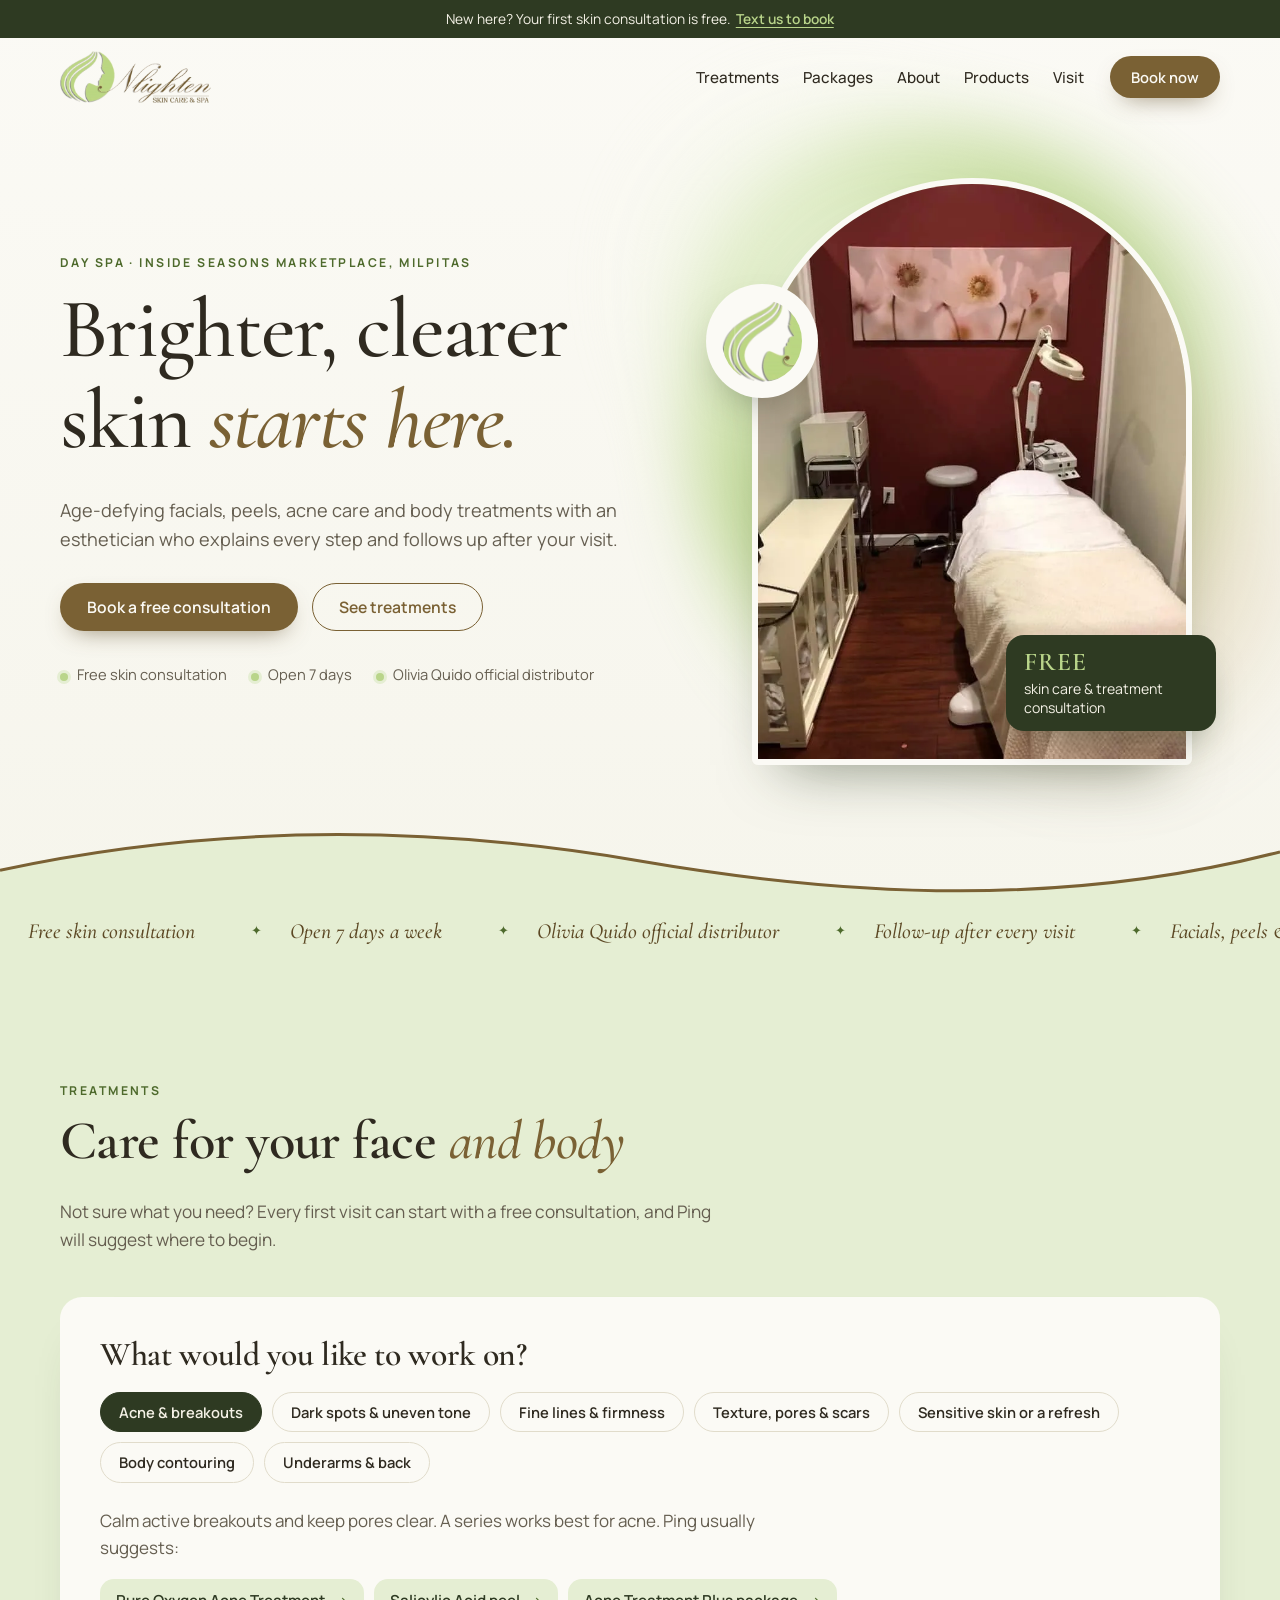
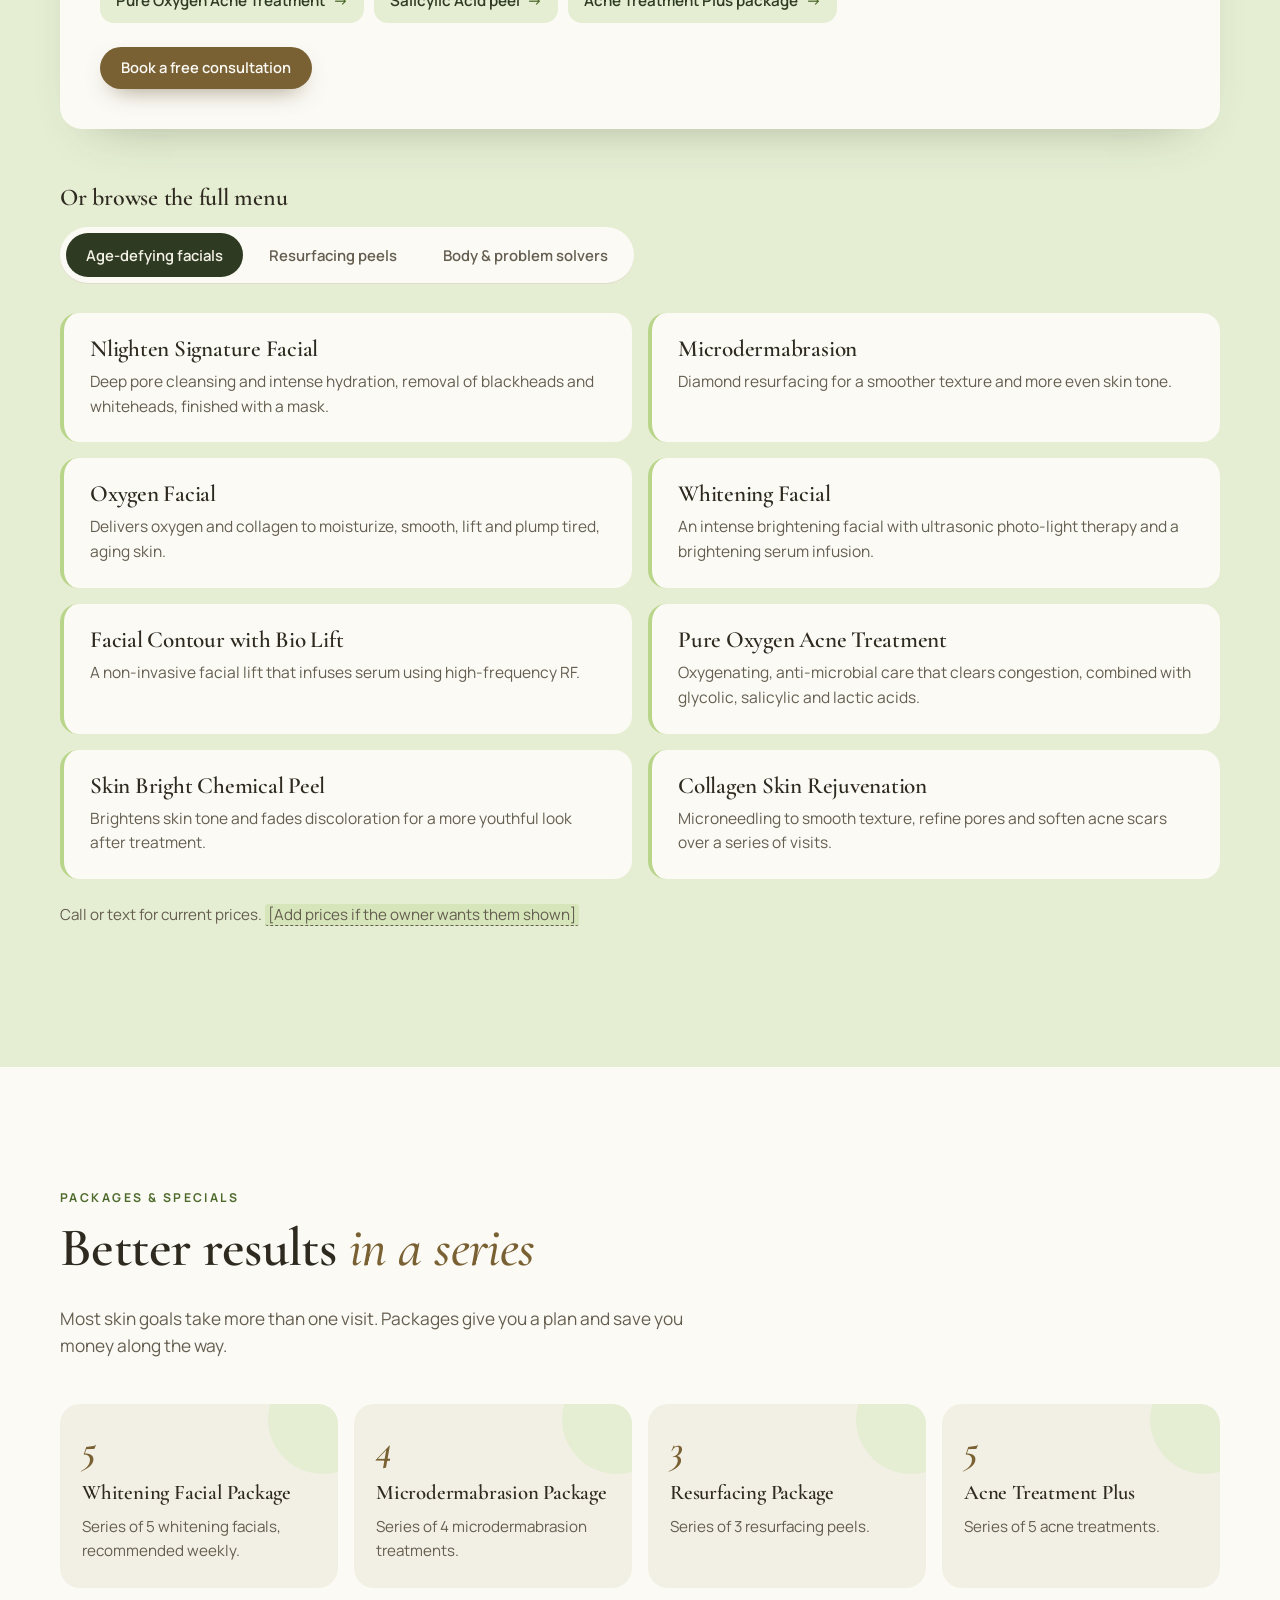
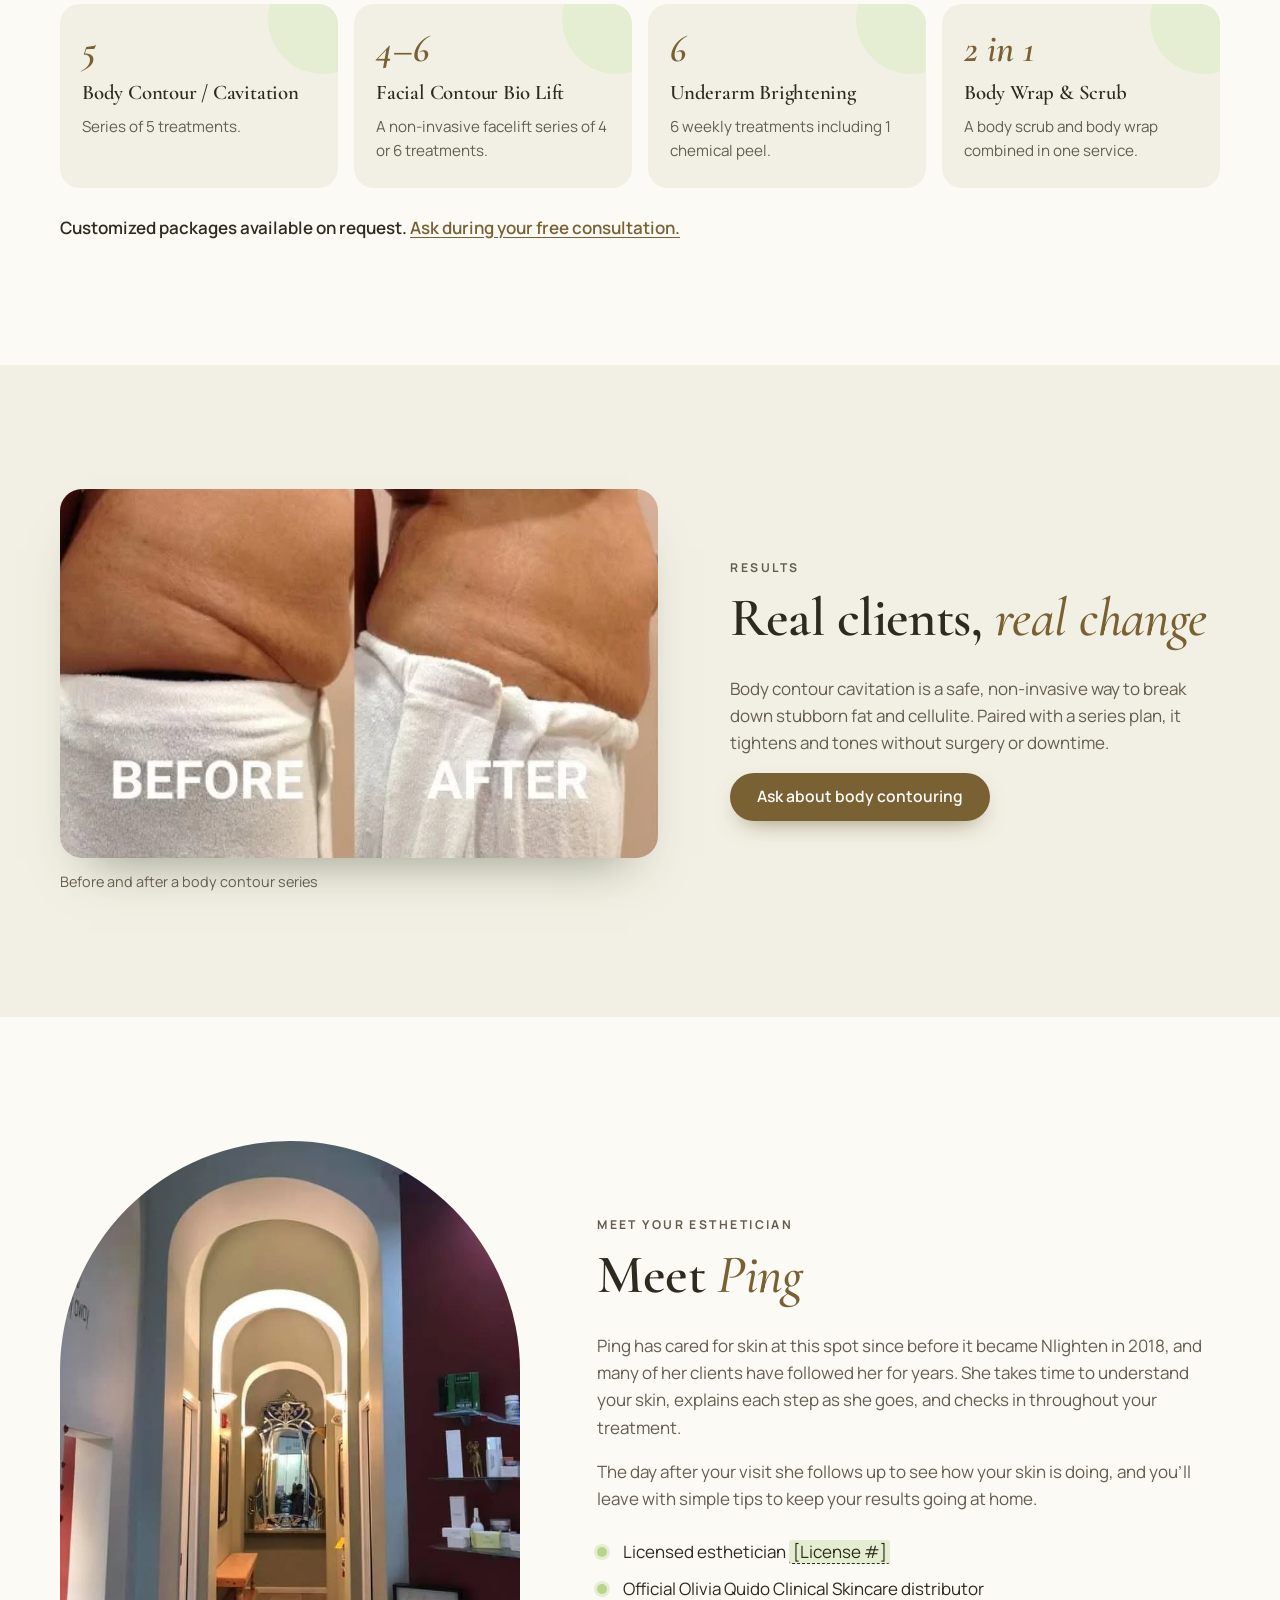
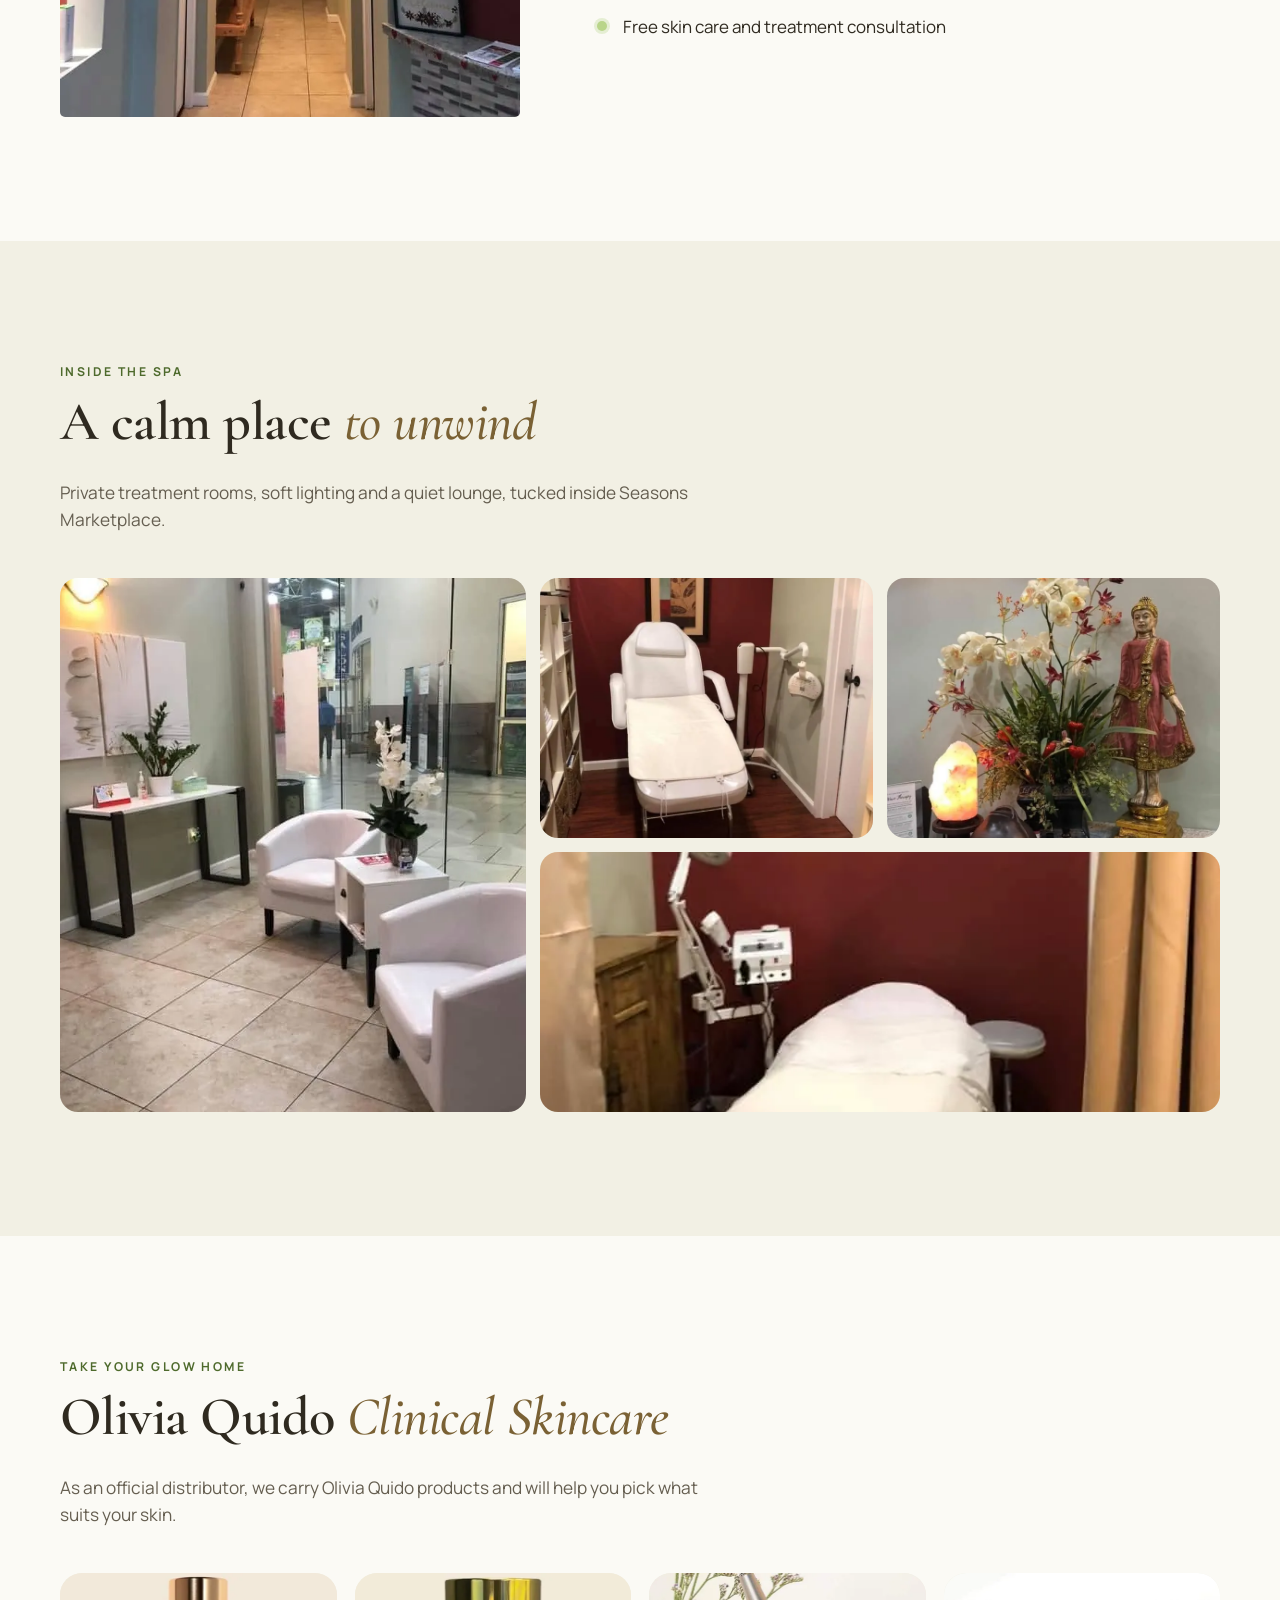
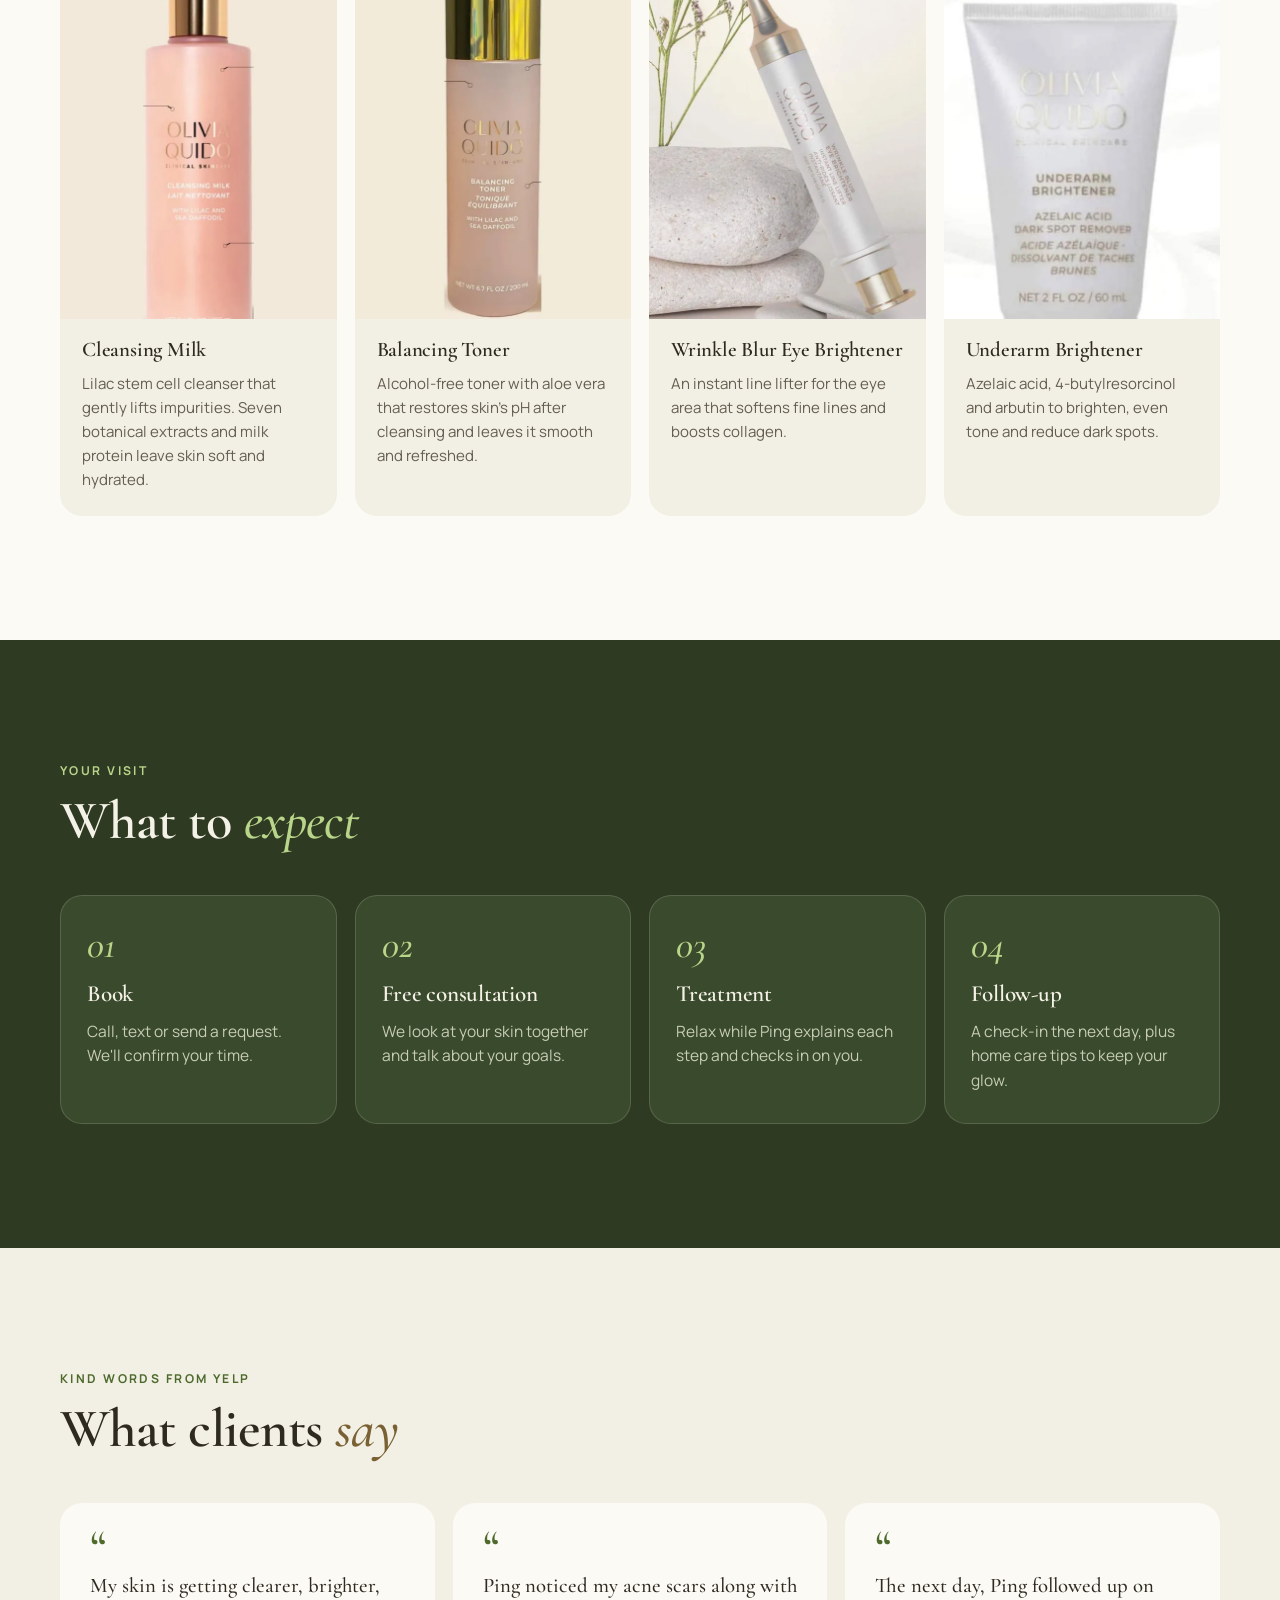
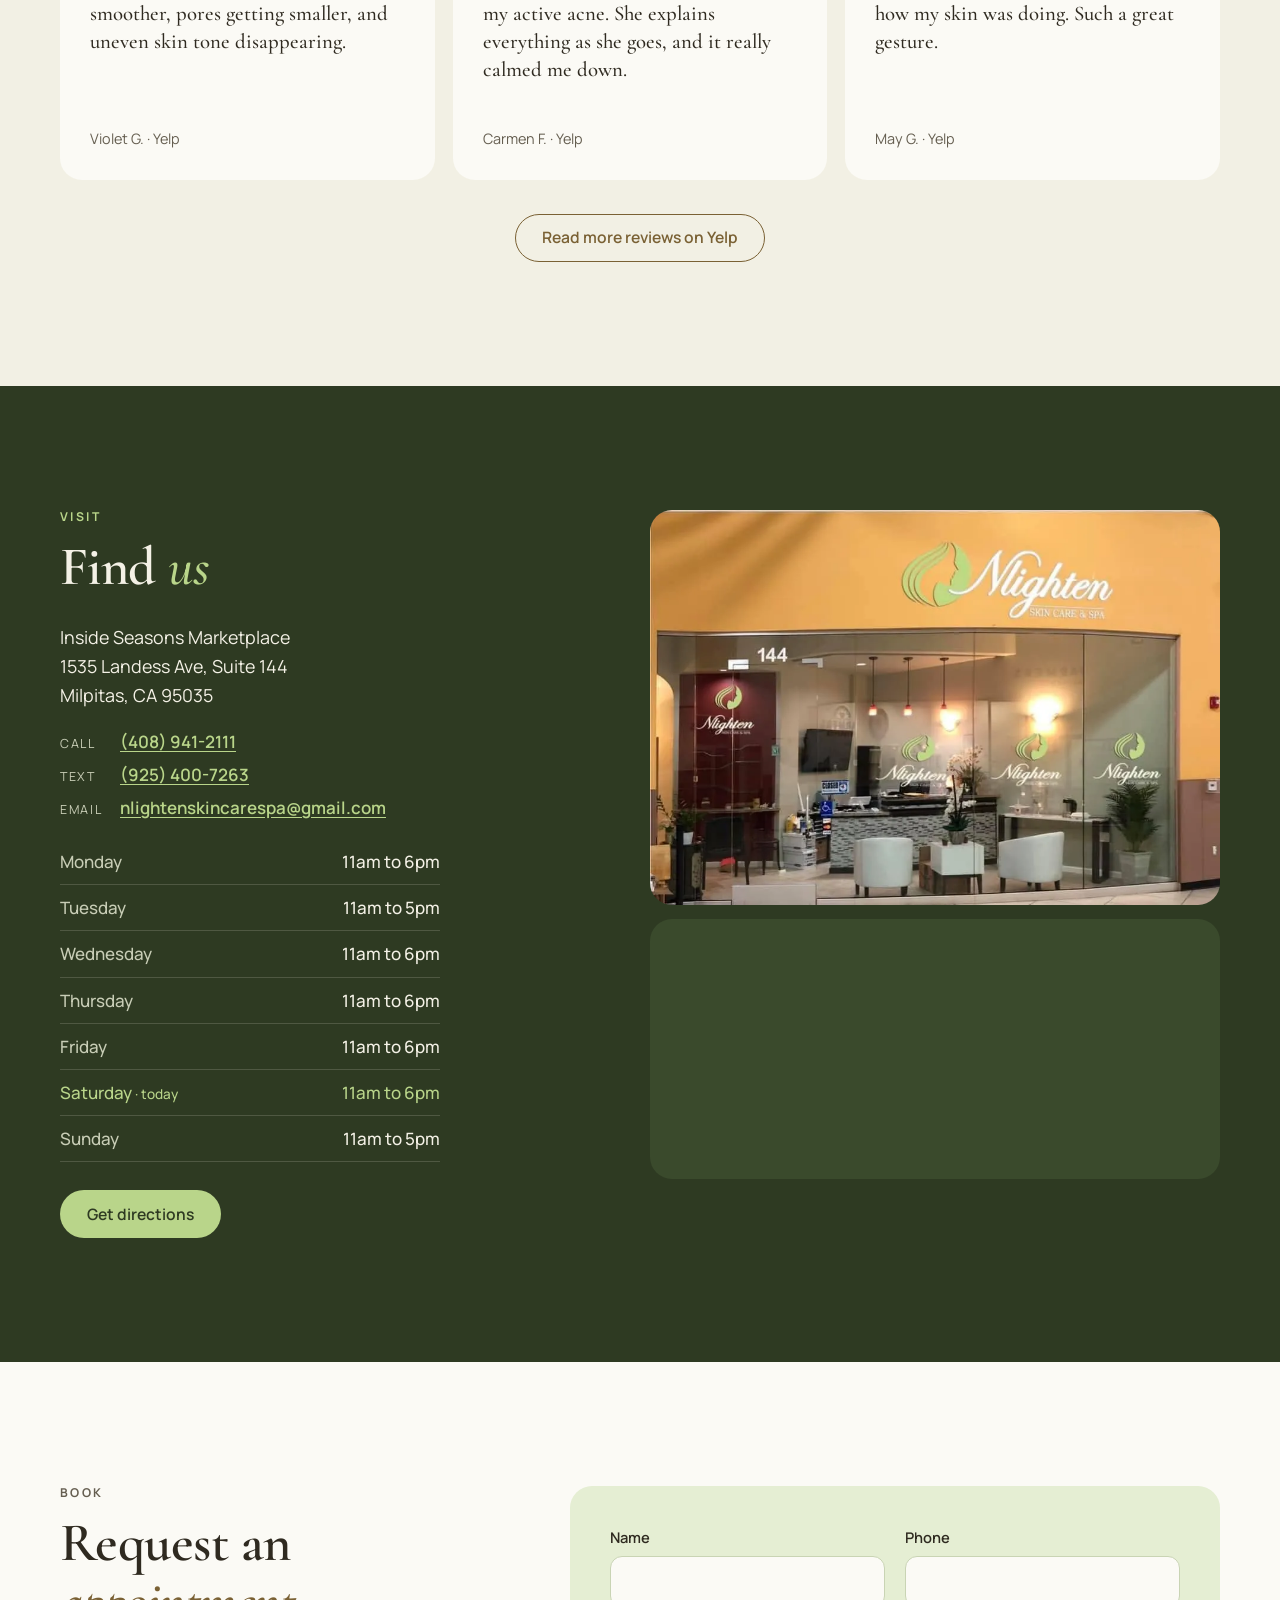
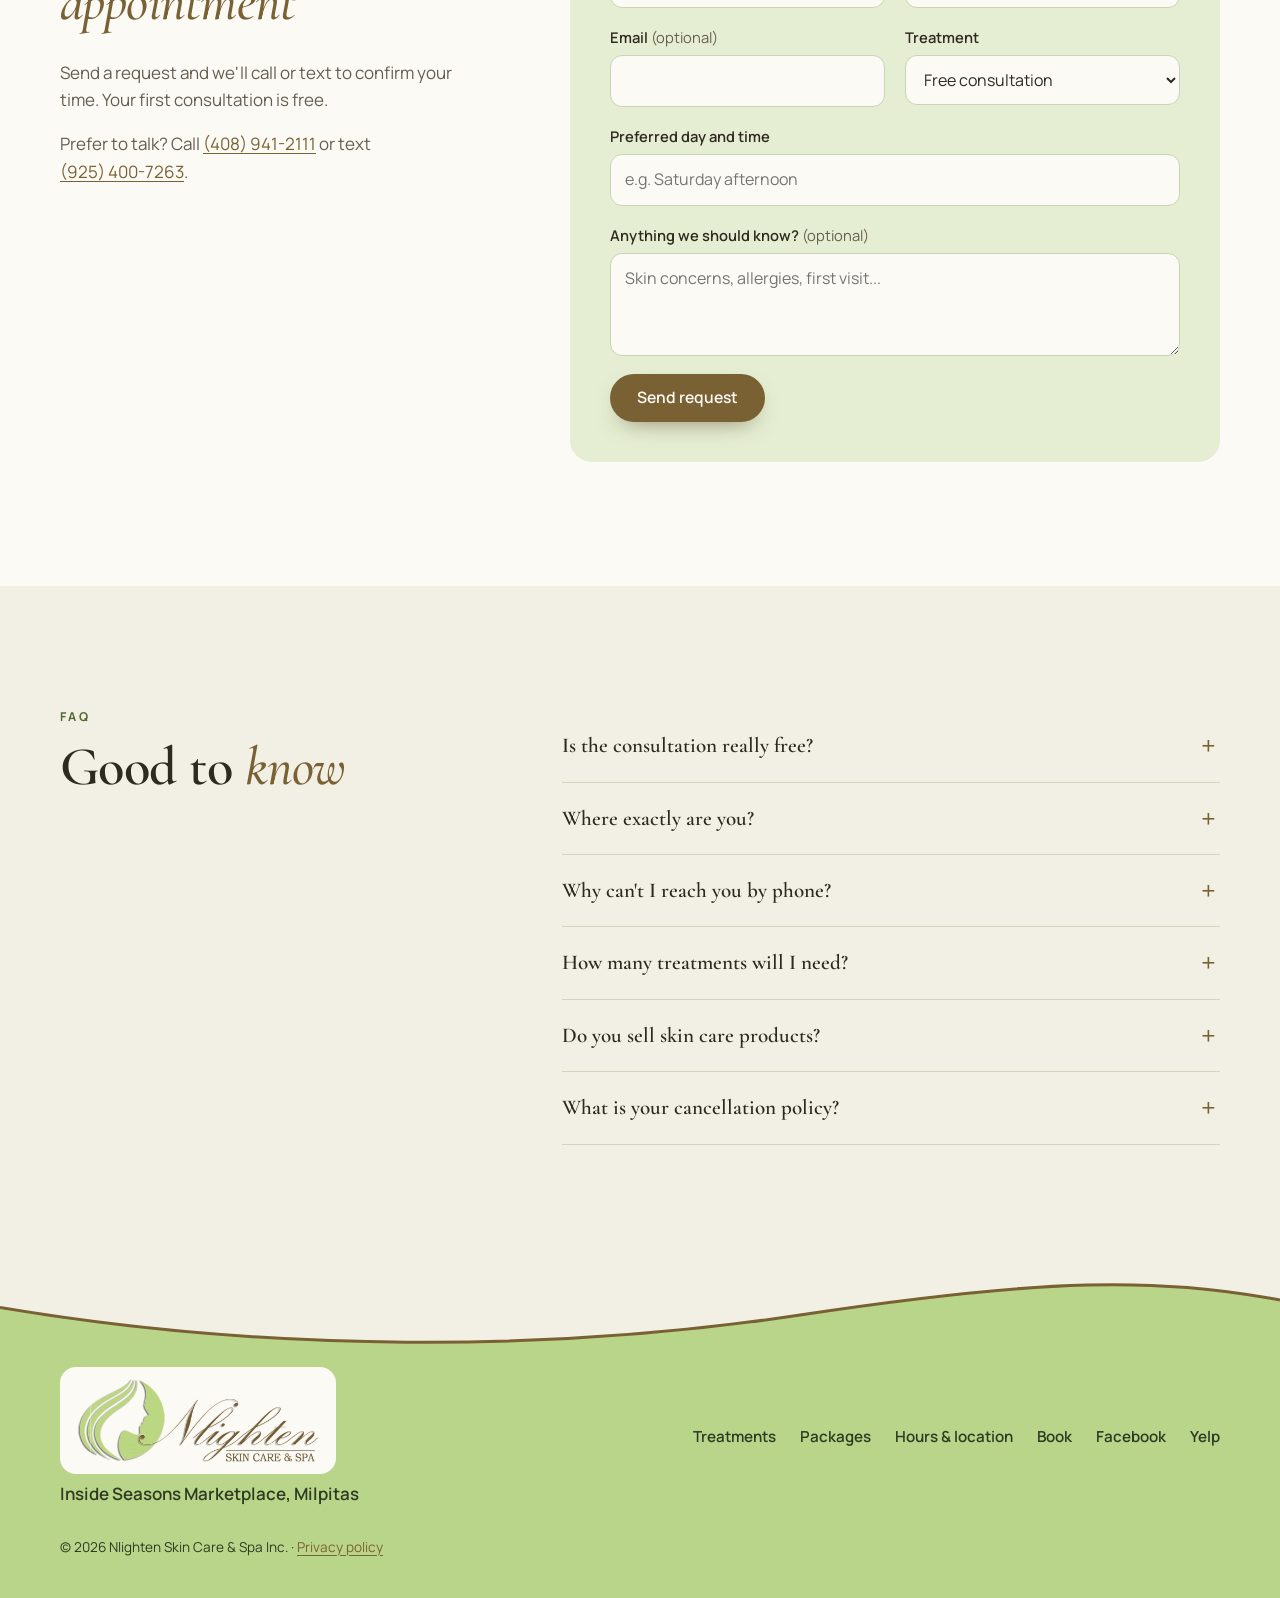
==== index.html @ f6b97d50 "Add a privacy policy page and link it in the footer Co-Authored-By: Claude Opus 5.5 (1M context) <no" ====
<!doctype html>
<html lang="en" class="no-js">
<head>
  <meta charset="utf-8">
  <meta name="viewport" content="width=device-width, initial-scale=1">
  <!-- Preview only: remove this noindex line once the owner approves the site -->
  <meta name="robots" content="noindex, nofollow">
  <title>Nlighten Skin Care &amp; Spa | Facials &amp; Skin Care in Milpitas, CA</title>
  <meta name="description" content="Age-defying facials, microdermabrasion, peels, acne treatments, body contouring and waxing inside Seasons Marketplace, 1535 Landess Ave, Milpitas. Free consultation. (408) 941-2111.">
  <meta name="theme-color" content="#FBFAF5">
  <link rel="icon" href="favicon-32.png" sizes="32x32" type="image/png">
  <link rel="apple-touch-icon" href="apple-touch-icon.png">
  <meta property="og:type" content="website">
  <meta property="og:title" content="Nlighten Skin Care &amp; Spa | Milpitas">
  <meta property="og:description" content="Facials, peels, acne care and body treatments inside Seasons Marketplace, Milpitas. Free skin care consultation.">
  <meta name="twitter:card" content="summary_large_image">
  <link rel="preconnect" href="https://fonts.googleapis.com">
  <link rel="preconnect" href="https://fonts.gstatic.com" crossorigin>
  <link href="https://fonts.googleapis.com/css2?family=Cormorant+Garamond:ital,wght@0,500;0,600;1,500;1,600&family=Manrope:wght@400;500;600;700&display=swap" rel="stylesheet">
  <link rel="stylesheet" href="styles.css">
  <link rel="preload" as="image" href="assets/img/treatment-room.webp">
  <script>document.documentElement.classList.replace('no-js', 'js');</script>
  <script type="application/ld+json">
  {
    "@context": "https://schema.org",
    "@type": "DaySpa",
    "name": "Nlighten Skin Care & Spa",
    "description": "Day spa inside Seasons Marketplace in Milpitas offering age-defying facials, microdermabrasion, peels, acne treatments, body contouring, body wraps and waxing.",
    "telephone": "+1-408-941-2111",
    "email": "nlightenskincarespa@gmail.com",
    "priceRange": "$$",
    "address": { "@type": "PostalAddress", "streetAddress": "1535 Landess Ave, Suite 144", "addressLocality": "Milpitas", "addressRegion": "CA", "postalCode": "95035", "addressCountry": "US" },
    "openingHoursSpecification": [
      { "@type": "OpeningHoursSpecification", "dayOfWeek": ["Monday","Wednesday","Thursday","Friday","Saturday"], "opens": "11:00", "closes": "18:00" },
      { "@type": "OpeningHoursSpecification", "dayOfWeek": ["Tuesday","Sunday"], "opens": "11:00", "closes": "17:00" }
    ],
    "sameAs": ["https://www.facebook.com/NlightenSkinCareSpa", "https://www.yelp.com/biz/nlighten-skin-care-and-spa-milpitas-2"]
  }
  </script>
</head>
<body>
  <a class="skip" href="#main">Skip to content</a>

  <header class="top" data-top>
    <p class="announce">New here? Your first skin consultation is free. <a href="sms:+19254007263">Text us to book</a></p>
    <div class="top__inner">
      <a class="brand" href="#top"><img src="assets/img/logo.webp" width="900" height="311" alt="Nlighten Skin Care &amp; Spa"></a>
      <nav class="nav" aria-label="Main">
        <ul class="nav__links" id="menu" data-menu>
          <li><a href="#treatments">Treatments</a></li>
          <li><a href="#packages">Packages</a></li>
          <li><a href="#about">About</a></li>
          <li><a href="#products">Products</a></li>
          <li><a href="#visit">Visit</a></li>
          <li class="nav__book-m"><a class="btn btn--primary" href="#book">Book a free consultation</a></li>
        </ul>
        <a class="btn btn--primary btn--sm nav__book" href="#book">Book now</a>
        <button class="menu-btn" type="button" aria-expanded="false" aria-controls="menu" data-menu-btn>
          <span class="menu-btn__bars" aria-hidden="true"></span><span class="sr-only">Menu</span>
        </button>
      </nav>
    </div>
  </header>

  <main id="main">
    <!-- HERO -->
    <section class="hero" id="top">
      <div class="wrap hero__grid">
        <div class="hero__copy">
          <p class="eyebrow">Day spa · Inside Seasons Marketplace, Milpitas</p>
          <h1 class="hero__title">Brighter, clearer skin <em>starts here.</em></h1>
          <p class="hero__lead">Age-defying facials, peels, acne care and body treatments with an esthetician who explains every step and follows up after your visit.</p>
          <div class="hero__actions">
            <a class="btn btn--primary" href="#book">Book a free consultation</a>
            <a class="btn btn--ghost" href="#treatments">See treatments</a>
          </div>
          <ul class="hero__trust">
            <li>Free skin consultation</li>
            <li>Open 7 days</li>
            <li>Olivia Quido official distributor</li>
          </ul>
        </div>
        <div class="hero__art" aria-hidden="true">
          <div class="glow" data-glow>
            <span class="glow__blob glow__blob--a"></span>
            <span class="glow__blob glow__blob--b"></span>
            <span class="glow__blob glow__blob--c"></span>
          </div>
          <div class="hero__photo"><img src="assets/img/treatment-room.webp" width="720" height="960" alt="" fetchpriority="high"></div>
          <img class="hero__mark" src="assets/img/logo-mark.webp" width="360" height="373" alt="">
          <p class="hero__badge"><strong>FREE</strong> skin care &amp; treatment consultation</p>
        </div>
      </div>
      <svg class="wave" viewBox="0 0 1440 120" preserveAspectRatio="none" aria-hidden="true">
        <path class="wave__sage" d="M0 70 C 240 20, 480 20, 720 60 S 1200 110, 1440 50 L1440 120 L0 120 Z"/>
        <path class="wave__line" d="M0 70 C 240 20, 480 20, 720 60 S 1200 110, 1440 50"/>
      </svg>
    </section>

    <!-- TICKER -->
    <div class="ticker">
      <div class="ticker__track">
        <ul><li>Free skin consultation</li><li>Open 7 days a week</li><li>Olivia Quido official distributor</li><li>Follow-up after every visit</li><li>Facials, peels &amp; body care</li><li>Inside Seasons Marketplace, Milpitas</li></ul>
        <ul aria-hidden="true"><li>Free skin consultation</li><li>Open 7 days a week</li><li>Olivia Quido official distributor</li><li>Follow-up after every visit</li><li>Facials, peels &amp; body care</li><li>Inside Seasons Marketplace, Milpitas</li></ul>
      </div>
    </div>

    <!-- TREATMENTS -->
    <section class="section section--sage" id="treatments" aria-labelledby="treat-title">
      <div class="wrap">
        <div class="section__head" data-reveal>
          <p class="eyebrow">Treatments</p>
          <h2 id="treat-title">Care for your face <em>and body</em></h2>
          <p class="section__lead">Not sure what you need? Every first visit can start with a free consultation, and Ping will suggest where to begin.</p>
        </div>

        <div class="finder" data-reveal>
          <h3 class="finder__title">What would you like to work on?</h3>
          <div class="finder__chips" role="tablist" aria-label="Skin goals" data-tabs>
          <button role="tab" id="goal-acne" aria-controls="goal-panel-acne" aria-selected="true">Acne &amp; breakouts</button>
          <button role="tab" id="goal-tone" aria-controls="goal-panel-tone" aria-selected="false" tabindex="-1">Dark spots &amp; uneven tone</button>
          <button role="tab" id="goal-lines" aria-controls="goal-panel-lines" aria-selected="false" tabindex="-1">Fine lines &amp; firmness</button>
          <button role="tab" id="goal-texture" aria-controls="goal-panel-texture" aria-selected="false" tabindex="-1">Texture, pores &amp; scars</button>
          <button role="tab" id="goal-glow" aria-controls="goal-panel-glow" aria-selected="false" tabindex="-1">Sensitive skin or a refresh</button>
          <button role="tab" id="goal-body" aria-controls="goal-panel-body" aria-selected="false" tabindex="-1">Body contouring</button>
          <button role="tab" id="goal-underarm" aria-controls="goal-panel-underarm" aria-selected="false" tabindex="-1">Underarms &amp; back</button>
          </div>
        <div class="finder__panel" role="tabpanel" id="goal-panel-acne" aria-labelledby="goal-acne">
          <p>Calm active breakouts and keep pores clear. A series works best for acne. Ping usually suggests:</p>
          <ul class="finder__recs"><li><a href="#full-menu" data-goto="tab-facials">Pure Oxygen Acne Treatment</a></li><li><a href="#full-menu" data-goto="tab-resurface">Salicylic Acid peel</a></li><li><a href="#packages">Acne Treatment Plus package</a></li></ul>
        </div>
        <div class="finder__panel" role="tabpanel" id="goal-panel-tone" aria-labelledby="goal-tone" hidden>
          <p>Fade discoloration and bring back an even, bright tone. Ping usually suggests:</p>
          <ul class="finder__recs"><li><a href="#full-menu" data-goto="tab-facials">Whitening Facial</a></li><li><a href="#full-menu" data-goto="tab-resurface">Mango &amp; Pumpkin peel</a></li><li><a href="#full-menu" data-goto="tab-facials">Skin Bright Chemical Peel</a></li></ul>
        </div>
        <div class="finder__panel" role="tabpanel" id="goal-panel-lines" aria-labelledby="goal-lines" hidden>
          <p>Lift, plump and boost collagen without needles or downtime. Ping usually suggests:</p>
          <ul class="finder__recs"><li><a href="#full-menu" data-goto="tab-facials">Facial Contour with Bio Lift</a></li><li><a href="#full-menu" data-goto="tab-facials">Oxygen Facial</a></li><li><a href="#full-menu" data-goto="tab-resurface">Power Peptide peel</a></li></ul>
        </div>
        <div class="finder__panel" role="tabpanel" id="goal-panel-texture" aria-labelledby="goal-texture" hidden>
          <p>Smooth rough texture, refine pores and soften acne scars. Ping usually suggests:</p>
          <ul class="finder__recs"><li><a href="#full-menu" data-goto="tab-facials">Collagen Skin Rejuvenation</a></li><li><a href="#full-menu" data-goto="tab-facials">Microdermabrasion</a></li><li><a href="#full-menu" data-goto="tab-resurface">Glycolic Acid peel</a></li></ul>
        </div>
        <div class="finder__panel" role="tabpanel" id="goal-panel-glow" aria-labelledby="goal-glow" hidden>
          <p>A gentle deep clean and hydration to get your glow back. Ping usually suggests:</p>
          <ul class="finder__recs"><li><a href="#full-menu" data-goto="tab-facials">Nlighten Signature Facial</a></li><li><a href="#full-menu" data-goto="tab-resurface">Lactic Acid peel</a></li></ul>
        </div>
        <div class="finder__panel" role="tabpanel" id="goal-panel-body" aria-labelledby="goal-body" hidden>
          <p>Tighten and tone stubborn areas without surgery. Ping usually suggests:</p>
          <ul class="finder__recs"><li><a href="#full-menu" data-goto="tab-body">Body Contour / Cavitation</a></li><li><a href="#full-menu" data-goto="tab-body">Body Wrap</a></li><li><a href="#full-menu" data-goto="tab-body">Body Detox</a></li></ul>
        </div>
        <div class="finder__panel" role="tabpanel" id="goal-panel-underarm" aria-labelledby="goal-underarm" hidden>
          <p>Brighten dark underarms and clear back breakouts. Ping usually suggests:</p>
          <ul class="finder__recs"><li><a href="#full-menu" data-goto="tab-body">Underarm Brightening</a></li><li><a href="#full-menu" data-goto="tab-body">Back Facial</a></li></ul>
        </div>
          <a class="btn btn--primary btn--sm finder__cta" href="#book">Book a free consultation</a>
        </div>

        <h3 class="menu-head" id="full-menu">Or browse the full menu</h3>
        <div class="menu-tabs" role="tablist" aria-label="Treatment types" data-tabs>
          <button role="tab" id="tab-facials" aria-controls="panel-facials" aria-selected="true">Age-defying facials</button>
          <button role="tab" id="tab-resurface" aria-controls="panel-resurface" aria-selected="false" tabindex="-1">Resurfacing peels</button>
          <button role="tab" id="tab-body" aria-controls="panel-body" aria-selected="false" tabindex="-1">Body &amp; problem solvers</button>
        </div>

        <div class="menu-panel" role="tabpanel" id="panel-facials" aria-labelledby="tab-facials">
          <article class="svc"><h3>Nlighten Signature Facial</h3><p>Deep pore cleansing and intense hydration, removal of blackheads and whiteheads, finished with a mask.</p></article>
          <article class="svc"><h3>Microdermabrasion</h3><p>Diamond resurfacing for a smoother texture and more even skin tone.</p></article>
          <article class="svc"><h3>Oxygen Facial</h3><p>Delivers oxygen and collagen to moisturize, smooth, lift and plump tired, aging skin.</p></article>
          <article class="svc"><h3>Whitening Facial</h3><p>An intense brightening facial with ultrasonic photo-light therapy and a brightening serum infusion.</p></article>
          <article class="svc"><h3>Facial Contour with Bio Lift</h3><p>A non-invasive facial lift that infuses serum using high-frequency RF.</p></article>
          <article class="svc"><h3>Pure Oxygen Acne Treatment</h3><p>Oxygenating, anti-microbial care that clears congestion, combined with glycolic, salicylic and lactic acids.</p></article>
          <article class="svc"><h3>Skin Bright Chemical Peel</h3><p>Brightens skin tone and fades discoloration for a more youthful look after treatment.</p></article>
          <article class="svc"><h3>Collagen Skin Rejuvenation</h3><p>Microneedling to smooth texture, refine pores and soften acne scars over a series of visits.</p></article>
        </div>

        <div class="menu-panel" role="tabpanel" id="panel-resurface" aria-labelledby="tab-resurface" hidden>
          <article class="svc"><h3>Salicylic Acid</h3><p>An antibacterial treatment to control inflammation and acne.</p></article>
          <article class="svc"><h3>Lactic Acid</h3><p>Gentle hydrating and exfoliating treatment for sensitive skin.</p></article>
          <article class="svc"><h3>Glycolic Acid 1 &amp; 2</h3><p>A blend of anti-aging ingredients to renew dull skin.</p></article>
          <article class="svc"><h3>Mango &amp; Pumpkin</h3><p>Brightening and blemish control that targets age spots and pigmentation.</p></article>
          <article class="svc"><h3>Power Peptide</h3><p>Repairs UV damage and boosts collagen and elastin.</p></article>
          <aside class="benefits" aria-labelledby="peel-title">
            <h3 id="peel-title">Benefits of a peel</h3>
            <ul>
              <li>Improves skin texture</li>
              <li>Removes dead skin cells</li>
              <li>Reveals fresh, glowing skin</li>
              <li>Helps skin hold moisture</li>
              <li>Strengthens the skin barrier</li>
              <li>Boosts elastin and collagen</li>
              <li>Softens fine lines and wrinkles</li>
              <li>Fades surface pigmentation</li>
            </ul>
          </aside>
        </div>

        <div class="menu-panel" role="tabpanel" id="panel-body" aria-labelledby="tab-body" hidden>
          <article class="svc"><h3>Body Contour / Cavitation</h3><p>Safe, non-invasive targeting of fat cells and cellulite to tighten and tone.</p></article>
          <article class="svc"><h3>Body Scrub</h3><p>Removes dead skin, improves circulation, smooths the look of cellulite and hydrates.</p></article>
          <article class="svc"><h3>Body Wrap</h3><p>A purifying treatment with masks and essential oils. A brightening wrap is also available.</p></article>
          <article class="svc"><h3>Body Detox</h3><p>A detox wrap that helps tone and firm skin and boost circulation. Best as a series.</p></article>
          <article class="svc"><h3>Underarm Brightening</h3><p>Lightens discoloration with a brightening treatment or chemical peel.</p></article>
          <article class="svc"><h3>Back Facial</h3><p>Thorough exfoliation and deep cleansing to clear blemishes on the back.</p></article>
          <article class="svc"><h3>Paraffin for Hands or Feet</h3><p>Rejuvenates dry, tired hands and feet.</p></article>
          <article class="svc"><h3>LamProbe</h3><p>Quick removal of skin tags and small skin irregularities, with numbing cream for comfort.</p></article>
          <article class="svc svc--wide"><h3>Waxing</h3><p>Eyebrow, chin, upper or lower lip, arms, underarms, full or half leg, chest, back, bikini and Brazilian.</p></article>
        </div>
        <p class="note">Call or text for current prices. <span class="ph">[Add prices if the owner wants them shown]</span></p>
      </div>
    </section>

    <!-- PACKAGES -->
    <section class="section section--paper" id="packages" aria-labelledby="pack-title">
      <div class="wrap">
        <div class="section__head" data-reveal>
          <p class="eyebrow">Packages &amp; specials</p>
          <h2 id="pack-title">Better results <em>in a series</em></h2>
          <p class="section__lead">Most skin goals take more than one visit. Packages give you a plan and save you money along the way.</p>
        </div>
        <div class="packs">
          <article class="pack" data-reveal><p class="pack__n">5</p><h3>Whitening Facial Package</h3><p>Series of 5 whitening facials, recommended weekly.</p></article>
          <article class="pack" data-reveal><p class="pack__n">4</p><h3>Microdermabrasion Package</h3><p>Series of 4 microdermabrasion treatments.</p></article>
          <article class="pack" data-reveal><p class="pack__n">3</p><h3>Resurfacing Package</h3><p>Series of 3 resurfacing peels.</p></article>
          <article class="pack" data-reveal><p class="pack__n">5</p><h3>Acne Treatment Plus</h3><p>Series of 5 acne treatments.</p></article>
          <article class="pack" data-reveal><p class="pack__n">5</p><h3>Body Contour / Cavitation</h3><p>Series of 5 treatments.</p></article>
          <article class="pack" data-reveal><p class="pack__n">4–6</p><h3>Facial Contour Bio Lift</h3><p>A non-invasive facelift series of 4 or 6 treatments.</p></article>
          <article class="pack" data-reveal><p class="pack__n">6</p><h3>Underarm Brightening</h3><p>6 weekly treatments including 1 chemical peel.</p></article>
          <article class="pack" data-reveal><p class="pack__n">2 in 1</p><h3>Body Wrap &amp; Scrub</h3><p>A body scrub and body wrap combined in one service.</p></article>
        </div>
        <p class="packs__note" data-reveal>Customized packages available on request. <a href="#book">Ask during your free consultation.</a></p>
      </div>
    </section>

    <!-- RESULTS -->
    <section class="section section--cream" aria-labelledby="results-title">
      <div class="wrap results">
        <figure class="results__img" data-reveal>
          <img src="assets/img/body-contour-before-after.webp" width="533" height="329" loading="lazy" alt="Side view of a client's waist before and after a body contour cavitation series, showing a smoother, slimmer profile after.">
          <figcaption>Before and after a body contour series</figcaption>
        </figure>
        <div data-reveal>
          <p class="eyebrow">Results</p>
          <h2 id="results-title">Real clients, <em>real change</em></h2>
          <p>Body contour cavitation is a safe, non-invasive way to break down stubborn fat and cellulite. Paired with a series plan, it tightens and tones without surgery or downtime.</p>
          <a class="btn btn--primary" href="#book">Ask about body contouring</a>
        </div>
      </div>
    </section>

    <!-- ABOUT -->
    <section class="section section--paper" id="about" aria-labelledby="about-title">
      <div class="wrap about">
        <figure class="about__photo" data-reveal>
          <img src="assets/img/hallway.webp" width="720" height="960" loading="lazy" alt="Arched hallway inside Nlighten leading to the private treatment rooms">
        </figure>
        <div class="about__copy" data-reveal>
          <p class="eyebrow">Meet your esthetician</p>
          <h2 id="about-title">Meet <em>Ping</em></h2>
          <p>Ping has cared for skin at this spot since before it became Nlighten in 2018, and many of her clients have followed her for years. She takes time to understand your skin, explains each step as she goes, and checks in throughout your treatment.</p>
          <p>The day after your visit she follows up to see how your skin is doing, and you'll leave with simple tips to keep your results going at home.</p>
          <ul class="about__points">
            <li>Licensed esthetician <span class="ph">[License #]</span></li>
            <li>Official Olivia Quido Clinical Skincare distributor</li>
            <li>Free skin care and treatment consultation</li>
          </ul>
        </div>
      </div>
    </section>

    <!-- GALLERY -->
    <section class="section section--cream" aria-labelledby="gallery-title">
      <div class="wrap">
        <div class="section__head" data-reveal>
          <p class="eyebrow">Inside the spa</p>
          <h2 id="gallery-title">A calm place <em>to unwind</em></h2>
          <p class="section__lead">Private treatment rooms, soft lighting and a quiet lounge, tucked inside Seasons Marketplace.</p>
        </div>
        <div class="gallery" data-reveal>
          <figure class="g g1"><img src="assets/img/lobby.webp" width="960" height="720" loading="lazy" alt="Front lounge with white armchairs, orchids and spa artwork"></figure>
          <figure class="g g2"><img src="assets/img/treatment-room-chair.webp" width="720" height="960" loading="lazy" alt="Treatment room with a white facial chair and LED light therapy lamp"></figure>
          <figure class="g g3"><img src="assets/img/decor.webp" width="720" height="960" loading="lazy" alt="Reception decor with orchids, a salt lamp and an aromatherapy diffuser"></figure>
          <figure class="g g4"><img src="assets/img/treatment-room-2.webp" width="720" height="960" loading="lazy" alt="Facial room with a treatment bed, magnifying lamp and floral artwork"></figure>
        </div>
      </div>
    </section>

    <!-- PRODUCTS -->
    <section class="section section--paper" id="products" aria-labelledby="products-title">
      <div class="wrap">
        <div class="section__head" data-reveal>
          <p class="eyebrow">Take your glow home</p>
          <h2 id="products-title">Olivia Quido <em>Clinical Skincare</em></h2>
          <p class="section__lead">As an official distributor, we carry Olivia Quido products and will help you pick what suits your skin.</p>
        </div>
        <div class="products">
          <article class="product" data-reveal>
            <img src="assets/img/product-cleansing-milk.webp" width="560" height="700" loading="lazy" alt="Olivia Quido Cleansing Milk with lilac and sea daffodil, pink bottle with gold cap">
            <div class="product__body"><h3>Cleansing Milk</h3><p>Lilac stem cell cleanser that gently lifts impurities. Seven botanical extracts and milk protein leave skin soft and hydrated.</p></div>
          </article>
          <article class="product" data-reveal>
            <img src="assets/img/product-toner.webp" width="560" height="700" loading="lazy" alt="Olivia Quido Balancing Toner with lilac and sea daffodil, pink bottle with gold cap">
            <div class="product__body"><h3>Balancing Toner</h3><p>Alcohol-free toner with aloe vera that restores skin's pH after cleansing and leaves it smooth and refreshed.</p></div>
          </article>
          <article class="product" data-reveal>
            <img src="assets/img/product-wrinkle-blur.webp" width="560" height="700" loading="lazy" alt="Olivia Quido Wrinkle Blur Eye Brightener resting on smooth stones">
            <div class="product__body"><h3>Wrinkle Blur Eye Brightener</h3><p>An instant line lifter for the eye area that softens fine lines and boosts collagen.</p></div>
          </article>
          <article class="product" data-reveal>
            <img src="assets/img/product-underarm.webp" width="560" height="700" loading="lazy" alt="Olivia Quido Underarm Brightener, azelaic acid dark spot remover">
            <div class="product__body"><h3>Underarm Brightener</h3><p>Azelaic acid, 4-butylresorcinol and arbutin to brighten, even tone and reduce dark spots.</p></div>
          </article>
        </div>
      </div>
    </section>

    <!-- HOW A VISIT WORKS -->
    <section class="section section--forest" aria-labelledby="steps-title">
      <div class="wrap">
        <div class="section__head" data-reveal>
          <p class="eyebrow">Your visit</p>
          <h2 id="steps-title">What to <em>expect</em></h2>
        </div>
        <ol class="steps">
          <li class="step" data-reveal><span class="step__n">01</span><h3>Book</h3><p>Call, text or send a request. We'll confirm your time.</p></li>
          <li class="step" data-reveal><span class="step__n">02</span><h3>Free consultation</h3><p>We look at your skin together and talk about your goals.</p></li>
          <li class="step" data-reveal><span class="step__n">03</span><h3>Treatment</h3><p>Relax while Ping explains each step and checks in on you.</p></li>
          <li class="step" data-reveal><span class="step__n">04</span><h3>Follow-up</h3><p>A check-in the next day, plus home care tips to keep your glow.</p></li>
        </ol>
      </div>
    </section>

    <!-- REVIEWS -->
    <section class="section section--cream" aria-labelledby="reviews-title">
      <div class="wrap">
        <div class="section__head" data-reveal>
          <p class="eyebrow">Kind words from Yelp</p>
          <h2 id="reviews-title">What clients <em>say</em></h2>
        </div>
        <div class="reviews">
          <figure class="review" data-reveal><blockquote><p>My skin is getting clearer, brighter, smoother, pores getting smaller, and uneven skin tone disappearing.</p></blockquote><figcaption>Violet G. · Yelp</figcaption></figure>
          <figure class="review" data-reveal><blockquote><p>Ping noticed my acne scars along with my active acne. She explains everything as she goes, and it really calmed me down.</p></blockquote><figcaption>Carmen F. · Yelp</figcaption></figure>
          <figure class="review" data-reveal><blockquote><p>The next day, Ping followed up on how my skin was doing. Such a great gesture.</p></blockquote><figcaption>May G. · Yelp</figcaption></figure>
        </div>
        <p class="reviews__more" data-reveal><a class="btn btn--ghost" href="https://www.yelp.com/biz/nlighten-skin-care-and-spa-milpitas-2" target="_blank" rel="noopener">Read more reviews on Yelp</a></p>
      </div>
    </section>

    <!-- VISIT -->
    <section class="section section--forest" id="visit" aria-labelledby="visit-title">
      <div class="wrap visit">
        <div class="visit__info" data-reveal>
          <p class="eyebrow">Visit</p>
          <h2 id="visit-title">Find <em>us</em></h2>
          <address>
            Inside Seasons Marketplace<br>
            1535 Landess Ave, Suite 144<br>
            Milpitas, CA 95035
          </address>
          <ul class="contact">
            <li><span>Call</span><a href="tel:+14089412111">(408) 941-2111</a></li>
            <li><span>Text</span><a href="sms:+19254007263">(925) 400-7263</a></li>
            <li><span>Email</span><a href="mailto:nlightenskincarespa@gmail.com">nlightenskincarespa@gmail.com</a></li>
          </ul>
          <table class="hours">
            <caption class="sr-only">Opening hours</caption>
            <tbody>
              <tr data-day="1"><th scope="row">Monday</th><td>11am to 6pm</td></tr>
              <tr data-day="2"><th scope="row">Tuesday</th><td>11am to 5pm</td></tr>
              <tr data-day="3"><th scope="row">Wednesday</th><td>11am to 6pm</td></tr>
              <tr data-day="4"><th scope="row">Thursday</th><td>11am to 6pm</td></tr>
              <tr data-day="5"><th scope="row">Friday</th><td>11am to 6pm</td></tr>
              <tr data-day="6"><th scope="row">Saturday</th><td>11am to 6pm</td></tr>
              <tr data-day="0"><th scope="row">Sunday</th><td>11am to 5pm</td></tr>
            </tbody>
          </table>
          <a class="btn btn--light" href="https://www.google.com/maps/dir/?api=1&amp;destination=1535+Landess+Ave+Ste+144+Milpitas+CA+95035" target="_blank" rel="noopener">Get directions</a>
        </div>
        <div class="visit__map" data-reveal>
          <img class="visit__store" src="assets/img/storefront.webp" width="960" height="666" loading="lazy" alt="Nlighten Skin Care and Spa storefront, Suite 144, with the green logo above the glass front">
          <iframe title="Map showing Nlighten Skin Care and Spa at 1535 Landess Ave, Milpitas" src="https://www.google.com/maps?q=1535+Landess+Ave+Ste+144,+Milpitas,+CA+95035&amp;output=embed" loading="lazy" referrerpolicy="no-referrer-when-downgrade"></iframe>
        </div>
      </div>
    </section>

    <!-- BOOK -->
    <section class="section section--paper" id="book" aria-labelledby="book-title">
      <div class="wrap book">
        <div class="book__copy" data-reveal>
          <p class="eyebrow">Book</p>
          <h2 id="book-title">Request an <em>appointment</em></h2>
          <p>Send a request and we'll call or text to confirm your time. Your first consultation is free.</p>
          <p>Prefer to talk? Call <a href="tel:+14089412111">(408) 941-2111</a> or text <a href="sms:+19254007263">(925) 400-7263</a>.</p>
        </div>
        <form class="form" data-reveal data-book-form novalidate>
          <div class="field">
            <label for="name">Name</label>
            <input id="name" name="name" type="text" autocomplete="name" required aria-describedby="name-err">
            <p class="field__err" id="name-err" hidden>Please enter your name.</p>
          </div>
          <div class="field">
            <label for="phone">Phone</label>
            <input id="phone" name="phone" type="tel" autocomplete="tel" required aria-describedby="phone-err">
            <p class="field__err" id="phone-err" hidden>Please enter a phone number we can reach you on.</p>
          </div>
          <div class="field">
            <label for="email">Email <span class="opt">(optional)</span></label>
            <input id="email" name="email" type="email" autocomplete="email">
          </div>
          <div class="field">
            <label for="service">Treatment</label>
            <select id="service" name="service">
              <option>Free consultation</option>
              <option>Nlighten Signature Facial</option>
              <option>Microdermabrasion</option>
              <option>Oxygen Facial</option>
              <option>Whitening Facial</option>
              <option>Facial Contour with Bio Lift</option>
              <option>Pure Oxygen Acne Treatment</option>
              <option>Chemical peel / resurfacing</option>
              <option>Collagen Skin Rejuvenation (microneedling)</option>
              <option>Body contour / cavitation</option>
              <option>Body scrub, wrap or detox</option>
              <option>Underarm brightening</option>
              <option>Back facial</option>
              <option>Waxing</option>
              <option>A package</option>
            </select>
          </div>
          <div class="field field--full">
            <label for="when">Preferred day and time</label>
            <input id="when" name="when" type="text" placeholder="e.g. Saturday afternoon">
          </div>
          <div class="field field--full">
            <label for="msg">Anything we should know? <span class="opt">(optional)</span></label>
            <textarea id="msg" name="message" rows="3" placeholder="Skin concerns, allergies, first visit..."></textarea>
          </div>
          <div class="field--full form__foot">
            <button class="btn btn--primary" type="submit">Send request</button>
            <p class="form__status" role="status" data-form-status></p>
          </div>
        </form>
      </div>
    </section>

    <!-- FAQ -->
    <section class="section section--cream" id="faq" aria-labelledby="faq-title">
      <div class="wrap faq">
        <div class="section__head" data-reveal>
          <p class="eyebrow">FAQ</p>
          <h2 id="faq-title">Good to <em>know</em></h2>
        </div>
        <div class="faq__list" data-reveal>
          <details><summary>Is the consultation really free?</summary><p>Yes. We'll look at your skin, talk about your goals and suggest a treatment plan, with no obligation to book.</p></details>
          <details><summary>Where exactly are you?</summary><p>Inside Seasons Marketplace at 1535 Landess Ave, Suite 144, in Milpitas.</p></details>
          <details><summary>Why can't I reach you by phone?</summary><p>If we're with a client we may not pick up. Send a text to (925) 400-7263 and we'll get back to you as soon as we can.</p></details>
          <details><summary>How many treatments will I need?</summary><p>It depends on your skin and goals. Many treatments work best as a series, which is why we offer packages. We'll recommend a plan at your consultation.</p></details>
          <details><summary>Do you sell skin care products?</summary><p>Yes. We're an official distributor of Olivia Quido Clinical Skincare and will help you choose what suits your skin.</p></details>
          <details><summary>What is your cancellation policy?</summary><p><span class="ph">[Please give 24 hours' notice to cancel or reschedule ...]</span></p></details>
        </div>
      </div>
    </section>
  </main>

  <footer class="foot">
    <svg class="wave wave--foot" viewBox="0 0 1440 120" preserveAspectRatio="none" aria-hidden="true">
      <path class="wave__sage" d="M0 50 C 300 110, 620 110, 900 60 S 1300 10, 1440 40 L1440 120 L0 120 Z"/>
      <path class="wave__line" d="M0 50 C 300 110, 620 110, 900 60 S 1300 10, 1440 40"/>
    </svg>
    <div class="foot__body">
      <div class="wrap foot__inner">
        <div>
          <img class="foot__logo" src="assets/img/logo.webp" width="900" height="311" alt="Nlighten Skin Care &amp; Spa" loading="lazy">
          <p class="foot__tag">Inside Seasons Marketplace, Milpitas</p>
        </div>
        <div class="foot__links">
          <a href="#treatments">Treatments</a>
          <a href="#packages">Packages</a>
          <a href="#visit">Hours &amp; location</a>
          <a href="#book">Book</a>
          <a href="https://www.facebook.com/NlightenSkinCareSpa" target="_blank" rel="noopener">Facebook</a>
          <a href="https://www.yelp.com/biz/nlighten-skin-care-and-spa-milpitas-2" target="_blank" rel="noopener">Yelp</a>
        </div>
        <p class="foot__copy">© <span data-year>2026</span> Nlighten Skin Care &amp; Spa Inc. &middot; <a href="privacy.html">Privacy policy</a></p>
      </div>
    </div>
  </footer>

  <div class="mobile-bar" aria-label="Quick actions">
    <a href="tel:+14089412111">Call</a>
    <a href="sms:+19254007263">Text</a>
    <a class="mobile-bar__book" href="#book">Book</a>
  </div>

  <script src="script.js" defer></script>
</body>
</html>
---- styles.css ----
/* Nlighten Skin Care & Spa: colors taken from the logo (sage mark, bronze script) */
:root {
  --paper: #FBFAF5;
  --cream: #F2F0E4;
  --sage: #B9D58A;
  --sage-soft: #E5EED3;
  --sage-mid: #CFE2AE;
  --sage-deep: #4E6A2C;
  --bronze: #7A6134;
  --bronze-dark: #5C4824;
  --forest: #2E3A22;
  --forest-2: #3A4A2C;
  --ink: #2F2A20;
  --muted: #655E50;
  --on-dark: #F4F1E6;
  --muted-dark: #C8CDB6;
  --line: #E1DCCB;
  --line-dark: rgba(244, 241, 230, .16);
  --radius: 22px;
  --serif: "Cormorant Garamond", Georgia, serif;
  --sans: "Manrope", system-ui, -apple-system, "Segoe UI", sans-serif;
  --ease: cubic-bezier(.22, .61, .36, 1);
}

*, *::before, *::after { box-sizing: border-box; }
html { scroll-behavior: smooth; scroll-padding-top: 84px; }
body { margin: 0; font-family: var(--sans); font-size: 17px; line-height: 1.6; color: var(--ink); background: var(--paper); -webkit-font-smoothing: antialiased; }
img { max-width: 100%; height: auto; display: block; }
h1, h2, h3 { font-family: var(--serif); font-weight: 600; line-height: 1.08; margin: 0 0 .5em; letter-spacing: -.01em; color: var(--ink); }
h2 { font-size: clamp(2.2rem, 4.6vw, 3.4rem); }
h2 em, h1 em { font-style: italic; font-weight: 500; color: var(--bronze); }
h3 { font-size: 1.45rem; }
p { margin: 0 0 1em; }
a { color: var(--bronze); text-underline-offset: 3px; }
a[href^="tel:"], a[href^="sms:"] { white-space: nowrap; }
.wrap { width: min(1160px, 100% - 40px); margin-inline: auto; }
.sr-only { position: absolute; width: 1px; height: 1px; overflow: hidden; clip: rect(0 0 0 0); white-space: nowrap; }
.skip { position: absolute; left: 12px; top: -60px; z-index: 100; background: var(--forest); color: var(--on-dark); padding: 10px 16px; border-radius: 10px; }
.skip:focus { top: 12px; }
:focus-visible { outline: 2px solid var(--sage-deep); outline-offset: 3px; border-radius: 6px; }

/* Placeholder marker: anything in [brackets] still needs real info */
.ph { background: rgba(185, 213, 138, .35); border-bottom: 1.5px dashed currentColor; padding: 0 .2em; border-radius: 3px; }

/* Buttons */
.btn {
  display: inline-flex; align-items: center; justify-content: center; gap: .5em;
  min-height: 48px; padding: 0 26px; border-radius: 999px;
  font: 600 .98rem/1 var(--sans); text-decoration: none; border: 1.5px solid transparent; cursor: pointer;
  transition: transform .25s var(--ease), background-color .25s, box-shadow .25s, color .25s, border-color .25s;
}
.btn:hover { transform: translateY(-2px); }
.btn--primary { background: var(--bronze); color: var(--paper); box-shadow: 0 10px 24px -12px rgba(92, 72, 36, .7); }
.btn--primary:hover { background: var(--bronze-dark); }
.btn--ghost { border-color: var(--bronze); color: var(--bronze); }
.btn--ghost:hover { background: var(--bronze); color: var(--paper); }
.btn--light { background: var(--sage); color: var(--forest); }
.btn--light:hover { background: var(--sage-mid); }
.btn--sm { min-height: 42px; padding: 0 20px; font-size: .92rem; }

.eyebrow { font: 700 .76rem/1.2 var(--sans); letter-spacing: .2em; text-transform: uppercase; color: var(--sage-deep); margin-bottom: 1.1em; }
.note { font-size: .95rem; color: var(--muted); margin-top: 24px; }

/* Header */
.top { position: fixed; inset: 0 0 auto; z-index: 50; transition: background-color .3s, box-shadow .3s; }
.top.is-scrolled { background: rgba(251, 250, 245, .9); backdrop-filter: blur(14px); -webkit-backdrop-filter: blur(14px); box-shadow: 0 1px 0 var(--line); }
.top__inner { width: min(1160px, 100% - 40px); margin-inline: auto; height: 78px; display: flex; align-items: center; justify-content: space-between; }
.brand img { width: auto; height: 52px; }
.nav { display: flex; align-items: center; gap: 26px; }
.nav__links { display: flex; gap: 24px; list-style: none; margin: 0; padding: 0; }
.nav__links a:not(.btn) { color: var(--ink); text-decoration: none; font-weight: 500; font-size: .95rem; }
.nav__links a:not(.btn):hover { color: var(--bronze); }
.nav__book-m { display: none; }
.menu-btn { display: none; }

/* Hero */
.hero { position: relative; overflow: hidden; background: linear-gradient(180deg, var(--paper) 0%, #F6F5EC 100%); padding: 140px 0 150px; }
.hero__grid { position: relative; z-index: 2; display: grid; grid-template-columns: 1.1fr .9fr; gap: 56px; align-items: center; }
.hero__title { font-size: clamp(3rem, 6.6vw, 5.6rem); font-weight: 500; letter-spacing: -.02em; margin-bottom: .35em; }
.hero__lead { font-size: 1.13rem; color: var(--muted); max-width: 33em; }
.hero__actions { display: flex; flex-wrap: wrap; gap: 14px; margin: 30px 0 32px; }
.hero__trust { display: flex; flex-wrap: wrap; gap: 10px 24px; list-style: none; margin: 0; padding: 0; font-size: .92rem; color: var(--muted); }
.hero__trust li::before { content: ""; display: inline-block; width: 8px; height: 8px; border-radius: 50%; background: var(--sage); margin-right: 9px; vertical-align: middle; box-shadow: 0 0 0 3px var(--sage-soft); }
.hero__art { position: relative; justify-self: center; width: min(440px, 100%); }
.hero__photo { position: relative; z-index: 2; aspect-ratio: 3 / 4; border-radius: 999px 999px 28px 28px; overflow: hidden; box-shadow: 0 30px 60px -30px rgba(46, 58, 34, .55); border: 6px solid var(--paper); }
.hero__photo img { width: 100%; height: 100%; object-fit: cover; }
.hero__mark { position: absolute; z-index: 3; width: 112px; left: -46px; top: 18%; background: var(--paper); border-radius: 50%; padding: 16px; box-shadow: 0 18px 40px -18px rgba(46, 58, 34, .5); animation: float 7s ease-in-out infinite; }
.hero__badge {
  position: absolute; z-index: 3; right: -24px; bottom: 34px; margin: 0; max-width: 210px;
  background: var(--forest); color: var(--on-dark); border-radius: 18px; padding: 14px 18px; font-size: .88rem; line-height: 1.35;
  box-shadow: 0 18px 40px -18px rgba(46, 58, 34, .6);
}
.hero__badge strong { display: block; font: 600 1.6rem/1 var(--serif); color: var(--sage); letter-spacing: .04em; margin-bottom: 4px; }
@keyframes float { 0%, 100% { transform: translateY(0); } 50% { transform: translateY(-10px); } }

/* Signature effect: liquid-morph sage glow behind the hero photo */
.glow { position: absolute; z-index: 1; inset: -22% -30% -12% -30%; filter: blur(36px); opacity: .9; pointer-events: none; }
.glow__blob { position: absolute; inset: 10%; border-radius: 42% 58% 63% 37% / 41% 44% 56% 59%; animation: morph 16s ease-in-out infinite alternate, drift 24s ease-in-out infinite alternate; }
.glow__blob--a { background: radial-gradient(circle at 40% 40%, #CFE5A6 0%, #B9D58A 45%, rgba(185, 213, 138, 0) 72%); }
.glow__blob--b { inset: 30% 0 0 35%; background: radial-gradient(circle, rgba(196, 168, 112, .55) 0%, rgba(196, 168, 112, 0) 70%); animation-duration: 21s, 29s; animation-delay: -6s, -9s; }
.glow__blob--c { inset: 0 40% 40% 0; background: radial-gradient(circle, #EAF3D8 0%, rgba(234, 243, 216, 0) 70%); animation-duration: 14s, 19s; animation-delay: -3s, -5s; }
.paused .glow__blob, .paused ~ .hero__mark { animation-play-state: paused; }
@keyframes morph {
  0%   { border-radius: 42% 58% 63% 37% / 41% 44% 56% 59%; }
  50%  { border-radius: 63% 37% 38% 62% / 59% 62% 38% 41%; }
  100% { border-radius: 36% 64% 52% 48% / 46% 35% 65% 54%; }
}
@keyframes drift { 0% { transform: translate(0, 0) rotate(0deg) scale(1); } 100% { transform: translate(-6%, 5%) rotate(24deg) scale(1.08); } }

/* Brochure-style wave: sage fill with a bronze line */
.wave { position: absolute; left: 0; right: 0; bottom: -1px; width: 100%; height: 110px; z-index: 3; display: block; }
.wave__sage { fill: var(--sage-soft); }
.wave__line { fill: none; stroke: var(--bronze); stroke-width: 3; vector-effect: non-scaling-stroke; stroke-dasharray: 2200; stroke-dashoffset: 2200; animation: draw 2.4s .4s var(--ease) forwards; }
@keyframes draw { to { stroke-dashoffset: 0; } }

/* Sections */
.section { padding: clamp(80px, 10vw, 124px) 0; }
.section--paper { background: var(--paper); }
.section--cream { background: var(--cream); }
.section--sage { background: var(--sage-soft); }
.section--forest { background: var(--forest); color: var(--on-dark); }
.section--forest h2, .section--forest h3 { color: var(--on-dark); }
.section--forest h2 em { color: var(--sage); }
.section--forest p { color: var(--muted-dark); }
.section--forest .eyebrow { color: var(--sage); }
.section__head { max-width: 660px; margin-bottom: 44px; }
.section__lead { color: var(--muted); font-size: 1.08rem; }

/* Treatments */
.menu-tabs { display: inline-flex; flex-wrap: wrap; gap: 6px; padding: 6px; border-radius: 999px; background: var(--paper); margin-bottom: 30px; box-shadow: 0 1px 0 var(--line); }
.menu-tabs button {
  min-height: 44px; padding: 0 20px; border: 0; border-radius: 999px; background: transparent;
  font: 600 .93rem var(--sans); color: var(--muted); cursor: pointer; transition: background-color .25s, color .25s;
}
.menu-tabs button:hover { color: var(--ink); }
.menu-tabs button[aria-selected="true"] { background: var(--forest); color: var(--on-dark); }
.menu-panel { display: grid; grid-template-columns: repeat(2, 1fr); gap: 16px; }
.menu-panel[hidden] { display: none; }
.menu-panel.is-in > * { animation: rise .5s var(--ease) both; }
.menu-panel.is-in > *:nth-child(2) { animation-delay: .04s; }
.menu-panel.is-in > *:nth-child(3) { animation-delay: .08s; }
.menu-panel.is-in > *:nth-child(4) { animation-delay: .12s; }
.menu-panel.is-in > *:nth-child(n+5) { animation-delay: .16s; }
.svc { background: var(--paper); border-radius: 18px; padding: 24px 26px; border-left: 4px solid var(--sage); transition: transform .3s var(--ease), box-shadow .3s; }
.svc:hover { transform: translateY(-3px); box-shadow: 0 16px 30px -22px rgba(46, 58, 34, .45); }
.svc h3 { margin-bottom: .3em; }
.svc p { margin: 0; color: var(--muted); font-size: .97rem; }
.svc--wide { grid-column: 1 / -1; }
.benefits { grid-column: 2; grid-row: 1 / span 3; background: var(--forest); color: var(--on-dark); border-radius: 18px; padding: 28px; }
.benefits h3 { color: var(--on-dark); }
.benefits ul { list-style: none; margin: 0; padding: 0; display: grid; gap: 10px; }
.benefits li { color: var(--muted-dark); padding-left: 26px; position: relative; }
.benefits li::before { content: ""; position: absolute; left: 0; top: .55em; width: 12px; height: 7px; border-left: 2px solid var(--sage); border-bottom: 2px solid var(--sage); transform: rotate(-45deg); }
#panel-resurface .svc { grid-column: 1; }

/* Packages */
.packs { display: grid; grid-template-columns: repeat(4, 1fr); gap: 16px; }
.pack { position: relative; background: var(--cream); border-radius: 20px; padding: 26px 22px 24px; overflow: hidden; }
.pack::after { content: ""; position: absolute; right: -40px; top: -40px; width: 110px; height: 110px; border-radius: 50%; background: var(--sage-soft); }
.pack .pack__n { position: relative; z-index: 1; font: italic 600 2.4rem/1 var(--serif); color: var(--bronze); margin-bottom: 14px; }
.pack h3 { font-size: 1.3rem; position: relative; z-index: 1; }
.pack p { margin: 0; color: var(--muted); font-size: .95rem; position: relative; z-index: 1; }
.packs__note { margin: 26px 0 0; font-weight: 600; }

/* Results */
.results { display: grid; grid-template-columns: 1.1fr .9fr; gap: clamp(36px, 6vw, 72px); align-items: center; }
.results__img { margin: 0; }
.results__img img { width: 100%; border-radius: var(--radius); box-shadow: 0 30px 50px -30px rgba(46, 58, 34, .5); }
.results__img figcaption { margin-top: 12px; font-size: .9rem; color: var(--muted); }
.results p { color: var(--muted); }

/* About */
.about { display: grid; grid-template-columns: .85fr 1.15fr; gap: clamp(36px, 6vw, 80px); align-items: center; }
.about__photo { margin: 0; }
.about__photo img { width: 100%; aspect-ratio: 4 / 5; object-fit: cover; border-radius: 999px 999px var(--radius) var(--radius); }
.about__copy p { color: var(--muted); }
.about__points { list-style: none; margin: 26px 0 0; padding: 0; display: grid; gap: 10px; }
.about__points li { padding-left: 26px; position: relative; }
.about__points li::before { content: ""; position: absolute; left: 0; top: .5em; width: 10px; height: 10px; border-radius: 50%; background: var(--sage); box-shadow: 0 0 0 3px var(--sage-soft); }

/* Gallery */
.gallery { display: grid; grid-template-columns: 1.4fr 1fr 1fr; grid-template-rows: 260px 260px; gap: 14px; }
.g { margin: 0; overflow: hidden; border-radius: 18px; }
.g img { width: 100%; height: 100%; object-fit: cover; transition: transform .8s var(--ease); }
.g:hover img { transform: scale(1.04); }
.g1 { grid-row: span 2; }
.g4 { grid-column: 2 / span 2; }
.g4 img { object-position: center 60%; }

/* Products */
.products { display: grid; grid-template-columns: repeat(4, 1fr); gap: 18px; }
.product { display: flex; flex-direction: column; background: var(--cream); border-radius: var(--radius); overflow: hidden; transition: transform .3s var(--ease), box-shadow .3s; }
.product:hover { transform: translateY(-4px); box-shadow: 0 20px 36px -26px rgba(46, 58, 34, .5); }
.product img { width: 100%; aspect-ratio: 4 / 5; object-fit: cover; }
.product__body { padding: 20px 22px 24px; }
.product__body h3 { font-size: 1.3rem; }
.product__body p { margin: 0; color: var(--muted); font-size: .94rem; }

/* Steps */
.steps { list-style: none; margin: 0; padding: 0; display: grid; grid-template-columns: repeat(4, 1fr); gap: 18px; }
.step { padding: 30px 26px; border-radius: var(--radius); background: var(--forest-2); border: 1px solid var(--line-dark); }
.step__n { display: block; font: italic 500 2.4rem/1 var(--serif); color: var(--sage); margin-bottom: 18px; }
.step p { margin: 0; font-size: .97rem; }

/* Reviews */
.reviews { display: grid; grid-template-columns: repeat(3, 1fr); gap: 18px; }
.review { margin: 0; padding: 30px; border-radius: var(--radius); background: var(--paper); display: flex; flex-direction: column; justify-content: space-between; gap: 22px; }
.review blockquote { margin: 0; font: 500 1.3rem/1.35 var(--serif); }
.review blockquote::before { content: "“"; display: block; font-size: 3rem; line-height: .6; color: var(--sage-deep); margin-bottom: 10px; }
.review figcaption { font-size: .9rem; color: var(--muted); }

/* Visit */
.visit { display: grid; grid-template-columns: 1fr 1.1fr; gap: clamp(36px, 6vw, 72px); align-items: start; }
.visit address { font-style: normal; font-size: 1.12rem; color: var(--on-dark); margin-bottom: 18px; }
.contact { list-style: none; margin: 0 0 18px; padding: 0; display: grid; gap: 6px; }
.contact li { display: flex; gap: 14px; align-items: baseline; }
.contact span { width: 46px; font-size: .78rem; letter-spacing: .14em; text-transform: uppercase; color: var(--muted-dark); }
.contact a { color: var(--sage); font-weight: 600; word-break: break-word; }
.hours { width: 100%; max-width: 380px; border-collapse: collapse; margin: 6px 0 28px; }
.hours th, .hours td { padding: 9px 0; border-bottom: 1px solid var(--line-dark); text-align: left; font-weight: 500; }
.hours th { color: var(--muted-dark); }
.hours td { text-align: right; color: var(--on-dark); }
.hours tr.is-today th, .hours tr.is-today td { color: var(--sage); }
.hours tr.is-today th::after { content: " · today"; font-size: .8em; }
.visit__map { display: grid; gap: 14px; }
.visit__store { width: 100%; border-radius: var(--radius); }
.visit__map iframe { display: block; width: 100%; height: 260px; border: 0; border-radius: var(--radius); background: var(--forest-2); }

/* Book form */
.book { display: grid; grid-template-columns: .8fr 1.2fr; gap: clamp(36px, 6vw, 80px); }
.book__copy p { color: var(--muted); }
.form { display: grid; grid-template-columns: 1fr 1fr; gap: 18px 20px; padding: clamp(24px, 4vw, 40px); border-radius: var(--radius); background: var(--sage-soft); }
.field { display: grid; gap: 6px; align-content: start; }
.field--full { grid-column: 1 / -1; }
.field label { font-weight: 600; font-size: .92rem; }
.opt { font-weight: 400; color: var(--muted); }
.field input, .field select, .field textarea {
  width: 100%; min-height: 48px; padding: 12px 14px; border-radius: 12px; border: 1.5px solid #C9D4B4;
  background: var(--paper); font: inherit; font-size: 16px; color: var(--ink);
}
.field textarea { resize: vertical; }
.field input:focus, .field select:focus, .field textarea:focus { outline: none; border-color: var(--sage-deep); box-shadow: 0 0 0 3px rgba(78, 106, 44, .2); }
.field [aria-invalid="true"] { border-color: #B3261E; }
.field__err { margin: 0; color: #B3261E; font-size: .88rem; }
.form__foot { display: flex; align-items: center; gap: 18px; flex-wrap: wrap; }
.form__status { margin: 0; font-size: .92rem; color: var(--sage-deep); font-weight: 600; }

/* FAQ */
.faq { display: grid; grid-template-columns: .8fr 1.2fr; gap: clamp(30px, 5vw, 72px); }
.faq__list details { border-bottom: 1px solid #D8D3BF; }
.faq__list summary { list-style: none; cursor: pointer; padding: 22px 40px 22px 0; position: relative; font: 600 1.32rem/1.3 var(--serif); }
.faq__list summary::-webkit-details-marker { display: none; }
.faq__list summary::after { content: "+"; position: absolute; right: 4px; top: 18px; font: 400 1.6rem var(--sans); color: var(--bronze); transition: transform .3s var(--ease); }
.faq__list details[open] summary::after { transform: rotate(45deg); }
.faq__list details p { color: var(--muted); padding-right: 40px; }

/* Footer */
.foot { position: relative; background: var(--cream); }
.wave--foot { position: relative; height: 90px; }
.wave--foot .wave__sage { fill: var(--sage); }
.wave--foot .wave__line { animation: none; stroke-dashoffset: 0; }
.foot__body { background: var(--sage); padding: 10px 0 40px; margin-top: -2px; }
.foot__inner { display: grid; grid-template-columns: 1fr auto; gap: 24px; align-items: center; }
.foot__logo { width: 240px; background: var(--paper); border-radius: 16px; padding: 12px 18px; box-sizing: content-box; }
.foot__tag { margin: 6px 0 0; color: var(--forest); font-weight: 600; }
.foot__links { display: flex; flex-wrap: wrap; gap: 10px 24px; }
.foot__links a { color: var(--forest); text-decoration: none; font-weight: 600; font-size: .95rem; }
.foot__links a:hover { text-decoration: underline; }
.foot__copy { grid-column: 1 / -1; margin: 6px 0 0; font-size: .85rem; color: var(--forest); }
.mobile-bar { display: none; }

/* Reveal */
.js [data-reveal] { opacity: 0; transform: translateY(22px); transition: opacity .8s var(--ease), transform .8s var(--ease); }
.js [data-reveal].is-in { opacity: 1; transform: none; }
@keyframes rise { from { opacity: 0; transform: translateY(12px); } to { opacity: 1; transform: none; } }

/* Responsive */
@media (max-width: 1000px) {
  .packs { grid-template-columns: repeat(2, 1fr); }
}
@media (max-width: 960px) {
  .hero { padding: 116px 0 130px; }
  .hero__grid, .about, .visit, .book, .faq, .results { grid-template-columns: 1fr; }
  .products { grid-template-columns: repeat(2, 1fr); }
  .hero__art { width: min(340px, 78%); margin-top: 10px; }
  .hero__mark { width: 88px; left: -30px; padding: 12px; }
  .hero__badge { right: -20px; }
  .steps { grid-template-columns: 1fr 1fr; }
  .reviews { grid-template-columns: 1fr; }
  .about__photo { max-width: 420px; }
  .menu-panel { grid-template-columns: 1fr; }
  .benefits { grid-column: 1; grid-row: auto; }
}
@media (max-width: 860px) {
  .nav__book { display: none; }
  .menu-btn {
    display: inline-grid; place-items: center; width: 46px; height: 46px; border-radius: 50%;
    border: 1px solid var(--line); background: var(--paper); cursor: pointer; position: relative; z-index: 60;
  }
  .menu-btn__bars, .menu-btn__bars::before, .menu-btn__bars::after { display: block; width: 18px; height: 1.5px; background: var(--ink); transition: transform .3s var(--ease); }
  .menu-btn__bars { position: relative; }
  .menu-btn__bars::before, .menu-btn__bars::after { content: ""; position: absolute; left: 0; }
  .menu-btn__bars::before { top: -6px; }
  .menu-btn__bars::after { top: 6px; }
  .menu-btn[aria-expanded="true"] .menu-btn__bars { background: transparent; }
  .menu-btn[aria-expanded="true"] .menu-btn__bars::before { transform: translateY(6px) rotate(45deg); }
  .menu-btn[aria-expanded="true"] .menu-btn__bars::after { transform: translateY(-6px) rotate(-45deg); }
  .nav__links {
    position: fixed; inset: 0; z-index: 55; flex-direction: column; justify-content: center; align-items: center; gap: 22px;
    background: var(--paper); opacity: 0; visibility: hidden; transition: opacity .3s, visibility .3s;
  }
  .nav__links.is-open { opacity: 1; visibility: visible; }
  .nav__links a:not(.btn) { font: 500 2.1rem var(--serif); }
  .nav__book-m { display: block; margin-top: 10px; }
  .brand img { height: 44px; }
  .mobile-bar {
    display: grid; grid-template-columns: 1fr 1fr 1.4fr; gap: 6px; position: fixed; inset: auto 12px 12px; z-index: 40;
    padding: 7px; border-radius: 999px; background: rgba(46, 58, 34, .94); backdrop-filter: blur(12px); -webkit-backdrop-filter: blur(12px);
    transform: translateY(140%); transition: transform .4s var(--ease);
  }
  .mobile-bar.is-on { transform: none; }
  .mobile-bar a { display: grid; place-items: center; min-height: 46px; border-radius: 999px; color: var(--on-dark); text-decoration: none; font-weight: 600; border: 1px solid var(--line-dark); }
  .mobile-bar .mobile-bar__book { background: var(--sage); color: var(--forest); border-color: transparent; }
  .foot__body { padding-bottom: 110px; }
  .foot__inner { grid-template-columns: 1fr; }
}
@media (max-width: 600px) {
  body { font-size: 16px; }
  .steps, .packs { grid-template-columns: 1fr; }
  .gallery { grid-template-columns: 1fr 1fr; grid-template-rows: 220px 200px 200px; }
  .g1 { grid-column: span 2; grid-row: auto; }
  .g4 { grid-column: span 2; }
  .form { grid-template-columns: 1fr; }
  .hero__actions .btn { flex: 1 1 100%; }
  .menu-tabs { border-radius: 22px; }
  .wave { height: 70px; }
}

@media (prefers-reduced-motion: reduce) {
  *, *::before, *::after { animation: none !important; transition: none !important; scroll-behavior: auto !important; }
  .wave__line { stroke-dashoffset: 0; }
  .js [data-reveal] { opacity: 1; transform: none; }
}

/* Announcement bar (collapses once you scroll) */
.announce { margin: 0; height: 38px; display: flex; align-items: center; justify-content: center; gap: .4em; padding: 0 16px; background: var(--forest); color: var(--on-dark); font-size: .86rem; text-align: center; transition: margin-top .3s var(--ease); }
.announce a { color: var(--sage); font-weight: 600; }
.top.is-scrolled .announce { margin-top: -38px; }
/* Blur lives on a pseudo-element so the fixed mobile menu isn't trapped inside the header */
.top.is-scrolled { background: none; backdrop-filter: none; -webkit-backdrop-filter: none; }
.top::before { content: ""; position: absolute; inset: 0; z-index: -1; background: rgba(251, 250, 245, .9); backdrop-filter: blur(14px); -webkit-backdrop-filter: blur(14px); opacity: 0; transition: opacity .3s; }
.top.is-scrolled::before { opacity: 1; }
.hero { padding-top: 178px; }

/* Ticker */
.ticker { background: var(--sage-soft); overflow: hidden; padding: 6px 0 18px; }
.ticker__track { display: flex; width: max-content; animation: ticker 48s linear infinite; }
.ticker ul { display: flex; list-style: none; margin: 0; padding: 0; }
.ticker li { font: italic 500 1.35rem/1 var(--serif); color: var(--bronze-dark); white-space: nowrap; padding: 0 28px; display: flex; align-items: center; gap: 56px; }
.ticker li::after { content: "✦"; font-style: normal; font-size: .8rem; color: var(--sage-deep); margin-right: -28px; }
@keyframes ticker { to { transform: translateX(-50%); } }

/* Skin goal finder */
.finder { background: var(--paper); border-radius: var(--radius); padding: clamp(24px, 4vw, 40px); margin-bottom: 56px; box-shadow: 0 24px 50px -36px rgba(46, 58, 34, .45); }
.finder__title { font-size: clamp(1.6rem, 3vw, 2.1rem); margin-bottom: 18px; }
.finder__chips { display: flex; flex-wrap: wrap; gap: 10px; margin-bottom: 24px; }
.finder__chips button { font: 600 .92rem/1 var(--sans); padding: 12px 18px; border-radius: 999px; border: 1.5px solid var(--line); background: transparent; color: var(--ink); cursor: pointer; transition: background-color .2s, border-color .2s, color .2s; }
.finder__chips button:hover { border-color: var(--sage-deep); }
.finder__chips button[aria-selected="true"] { background: var(--forest); border-color: var(--forest); color: var(--on-dark); }
.finder__panel p { color: var(--muted); max-width: 40em; }
.finder__recs { display: flex; flex-wrap: wrap; gap: 10px; list-style: none; margin: 0 0 24px; padding: 0; }
.finder__recs a { display: inline-flex; align-items: center; gap: .5em; padding: 10px 16px; border-radius: 14px; background: var(--sage-soft); color: var(--forest); text-decoration: none; font-weight: 600; font-size: .95rem; }
.finder__recs a::after { content: "→"; color: var(--sage-deep); transition: transform .2s; }
.finder__recs a:hover::after { transform: translateX(3px); }
.menu-head { font-size: 1.5rem; margin-bottom: 16px; scroll-margin-top: 100px; }
.reviews__more { text-align: center; margin: 34px 0 0; }

@media (max-width: 960px) {
  .hero { padding-top: 154px; }
}
@media (max-width: 600px) {
  .announce { font-size: .78rem; }
  .hero { padding-top: 150px; }
  .ticker li { font-size: 1.15rem; }
  .finder__chips button { padding: 10px 14px; font-size: .86rem; }
}
@media (prefers-reduced-motion: reduce) {
  .ticker__track { animation: none !important; width: auto; flex-wrap: wrap; justify-content: center; }
  .ticker ul[aria-hidden] { display: none; }
  .ticker ul { flex-wrap: wrap; justify-content: center; row-gap: 12px; }
}
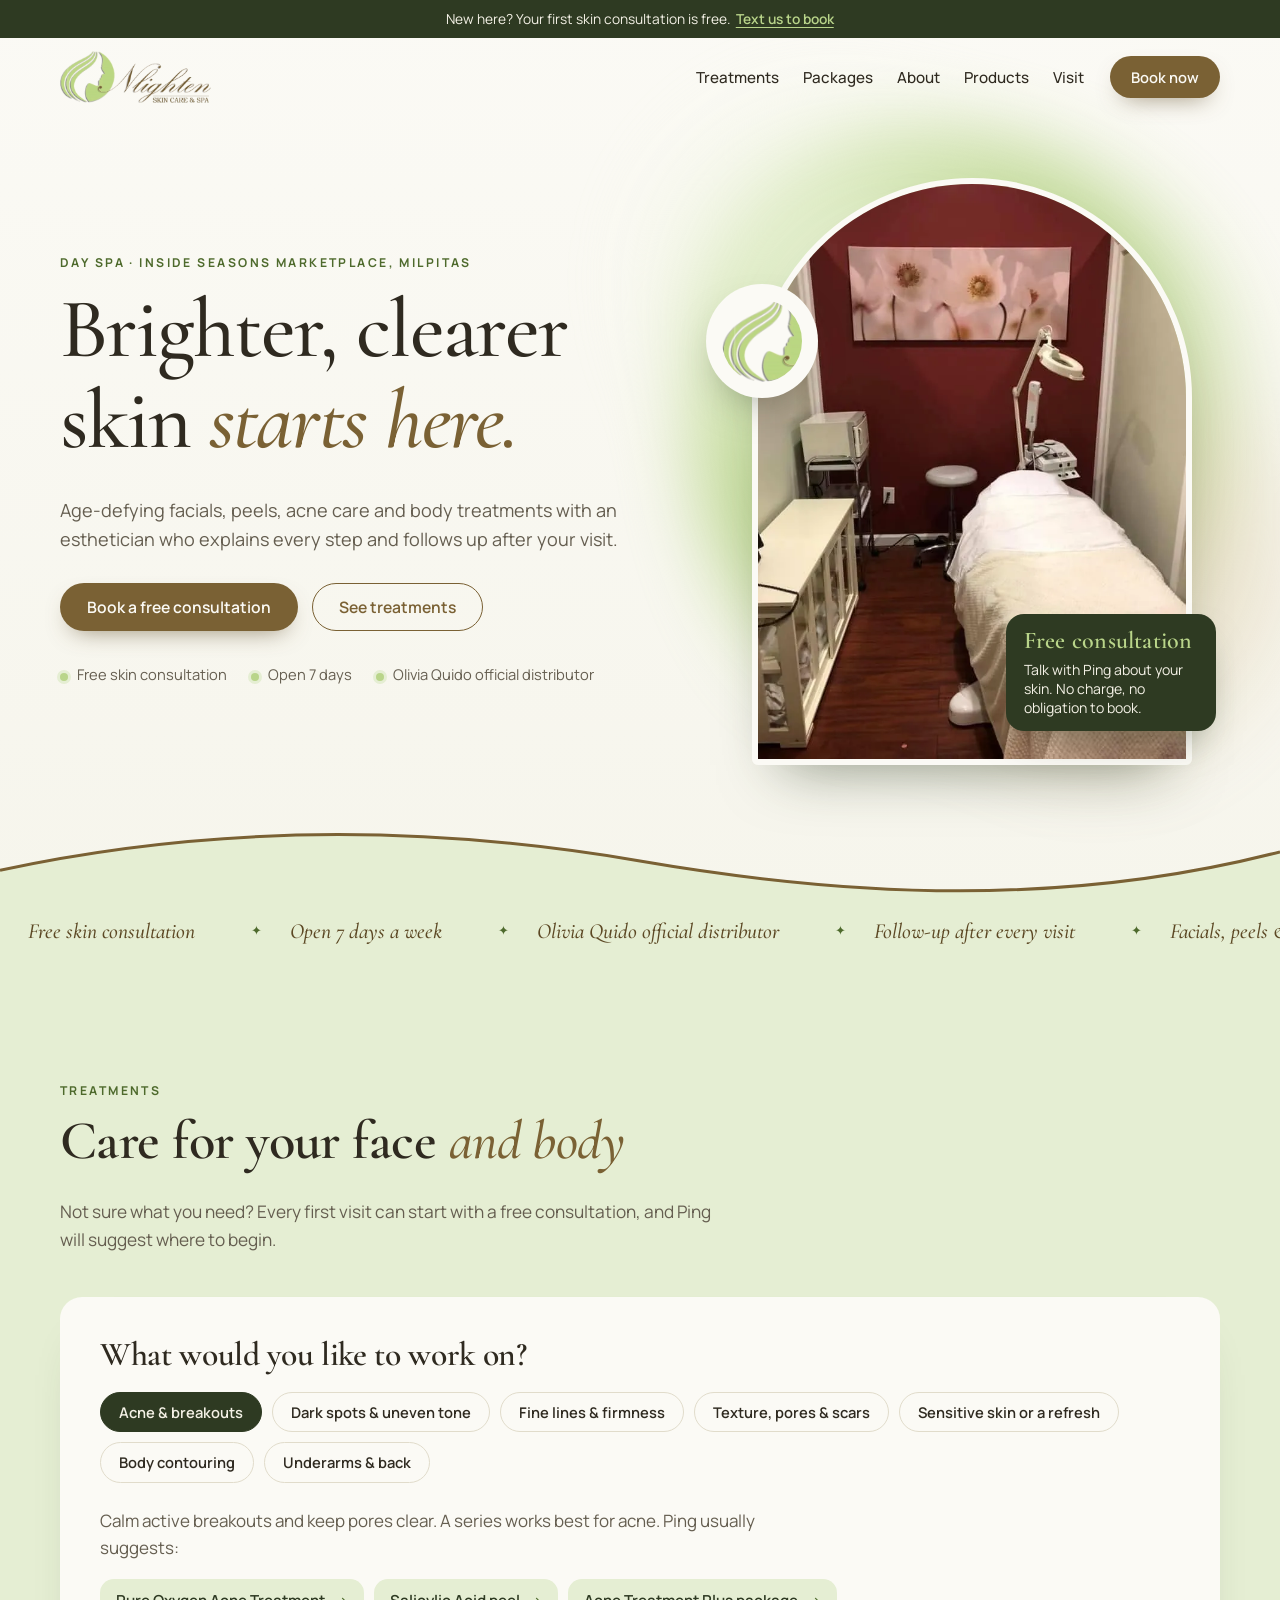
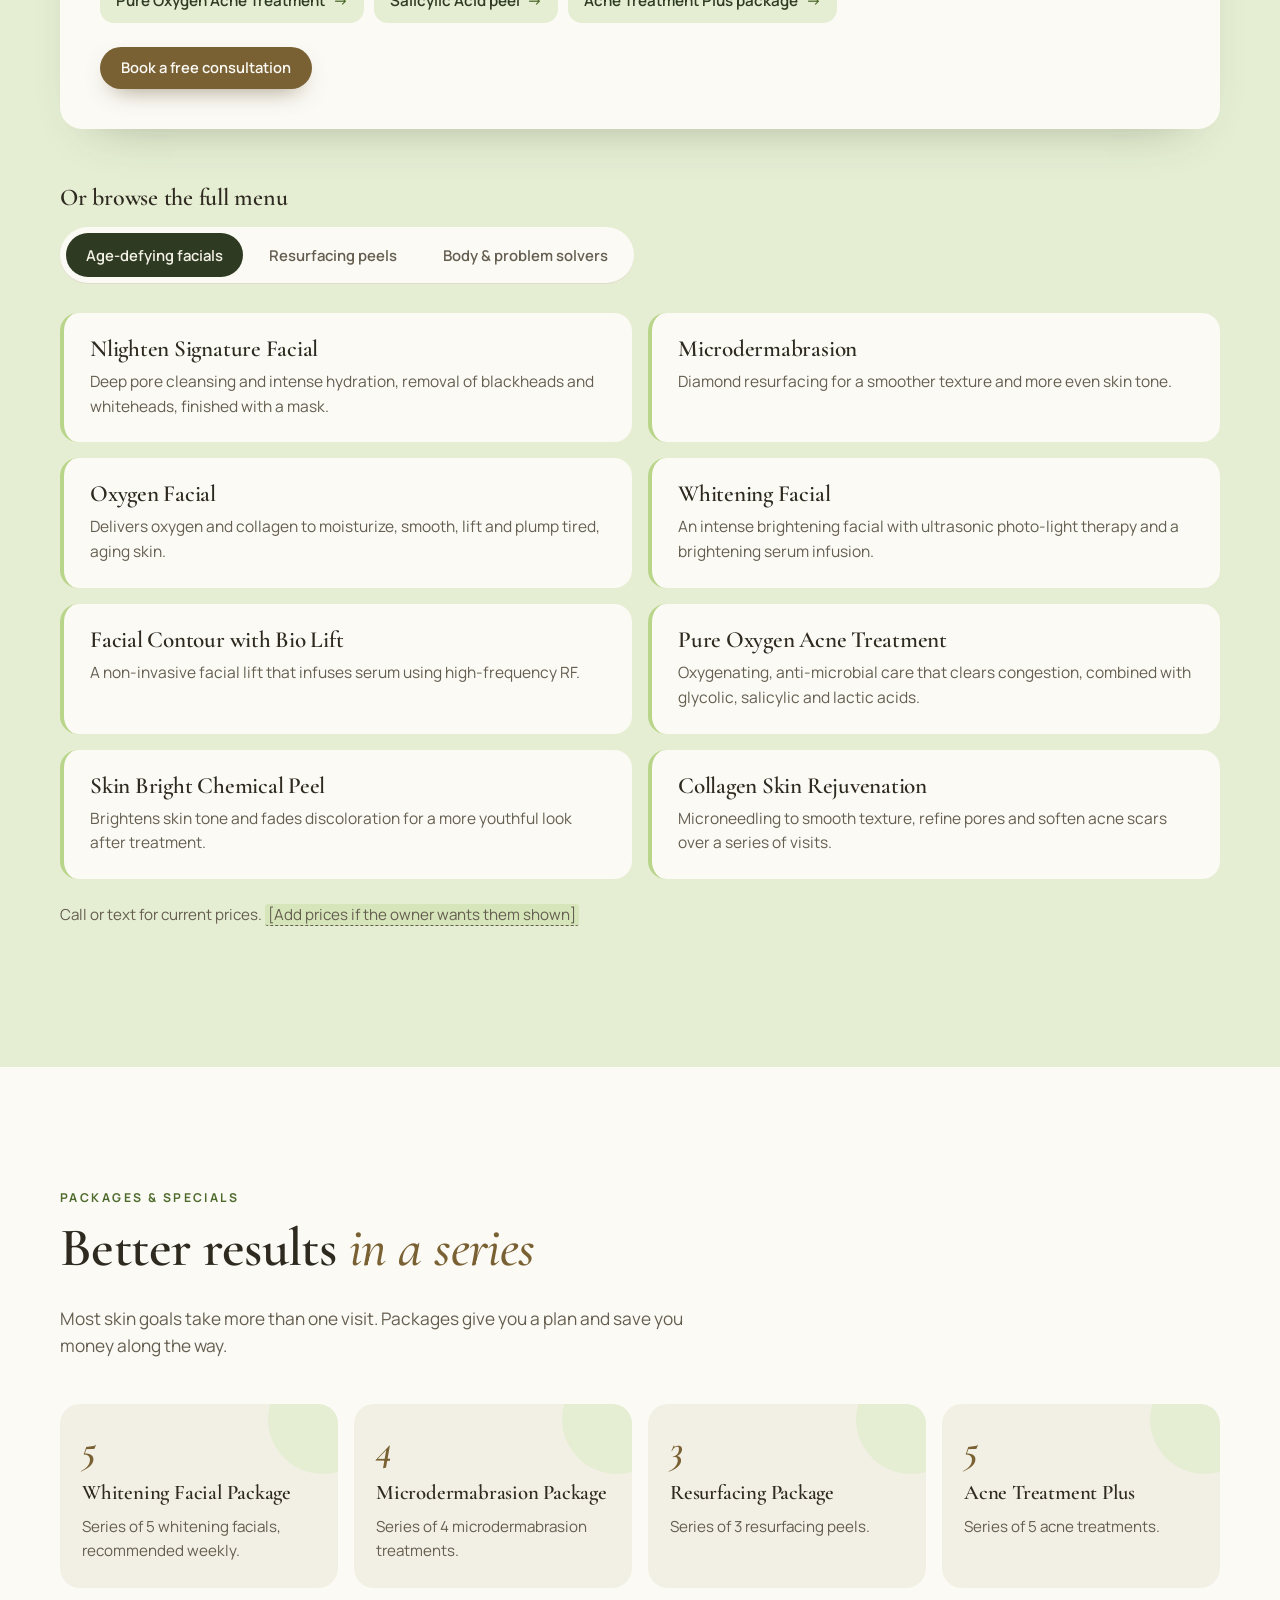
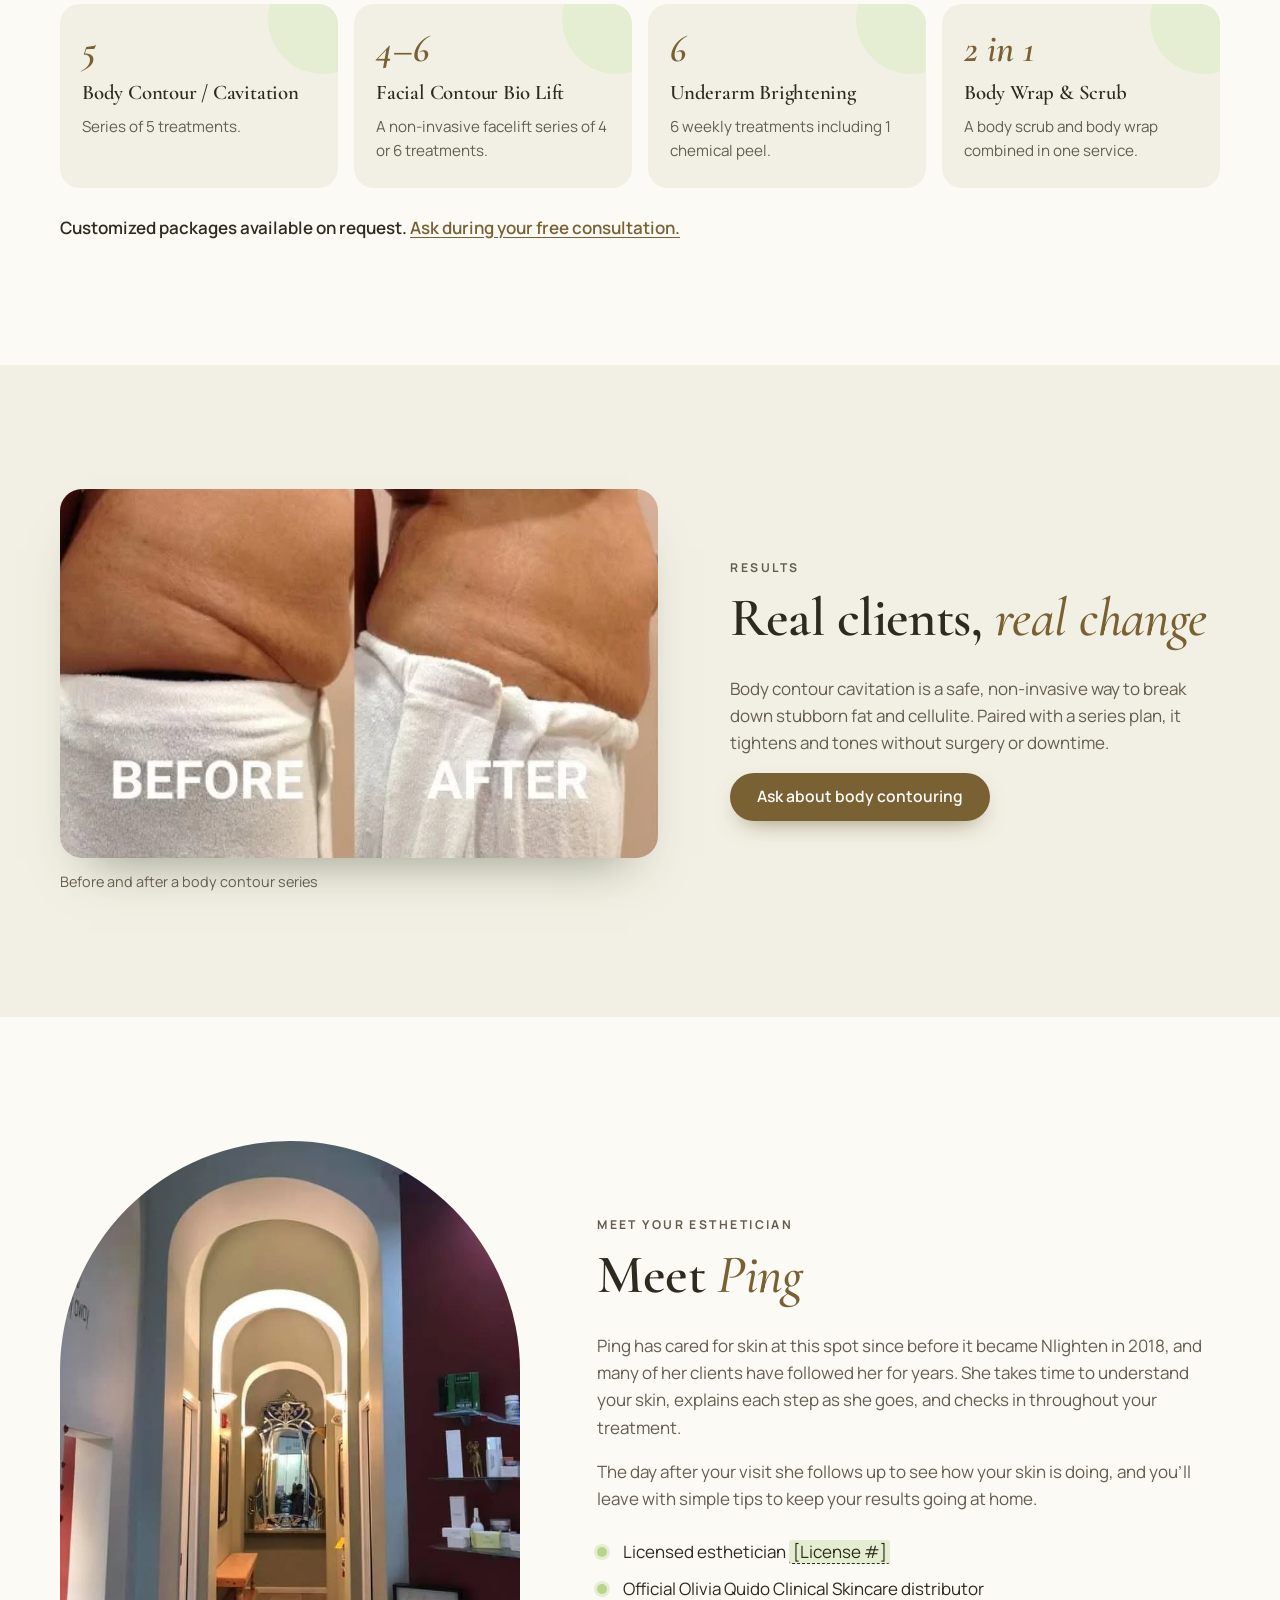
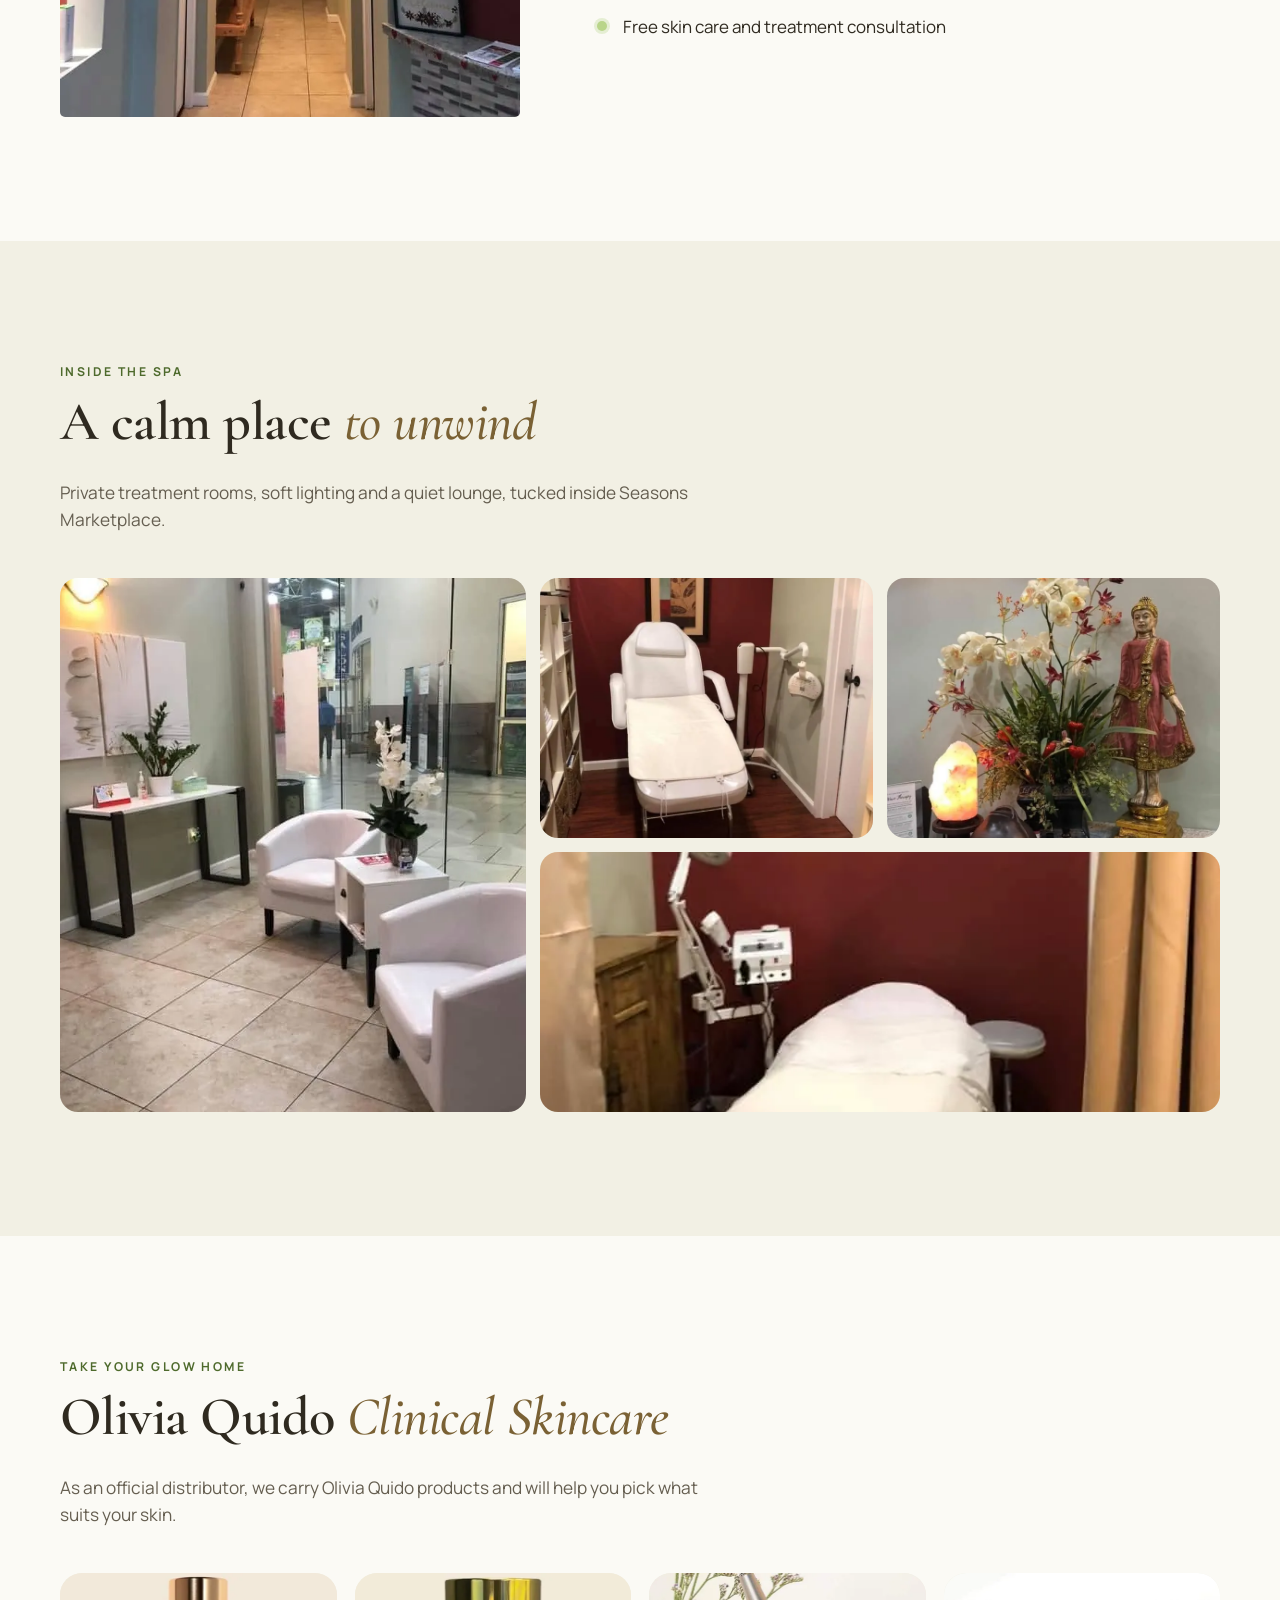
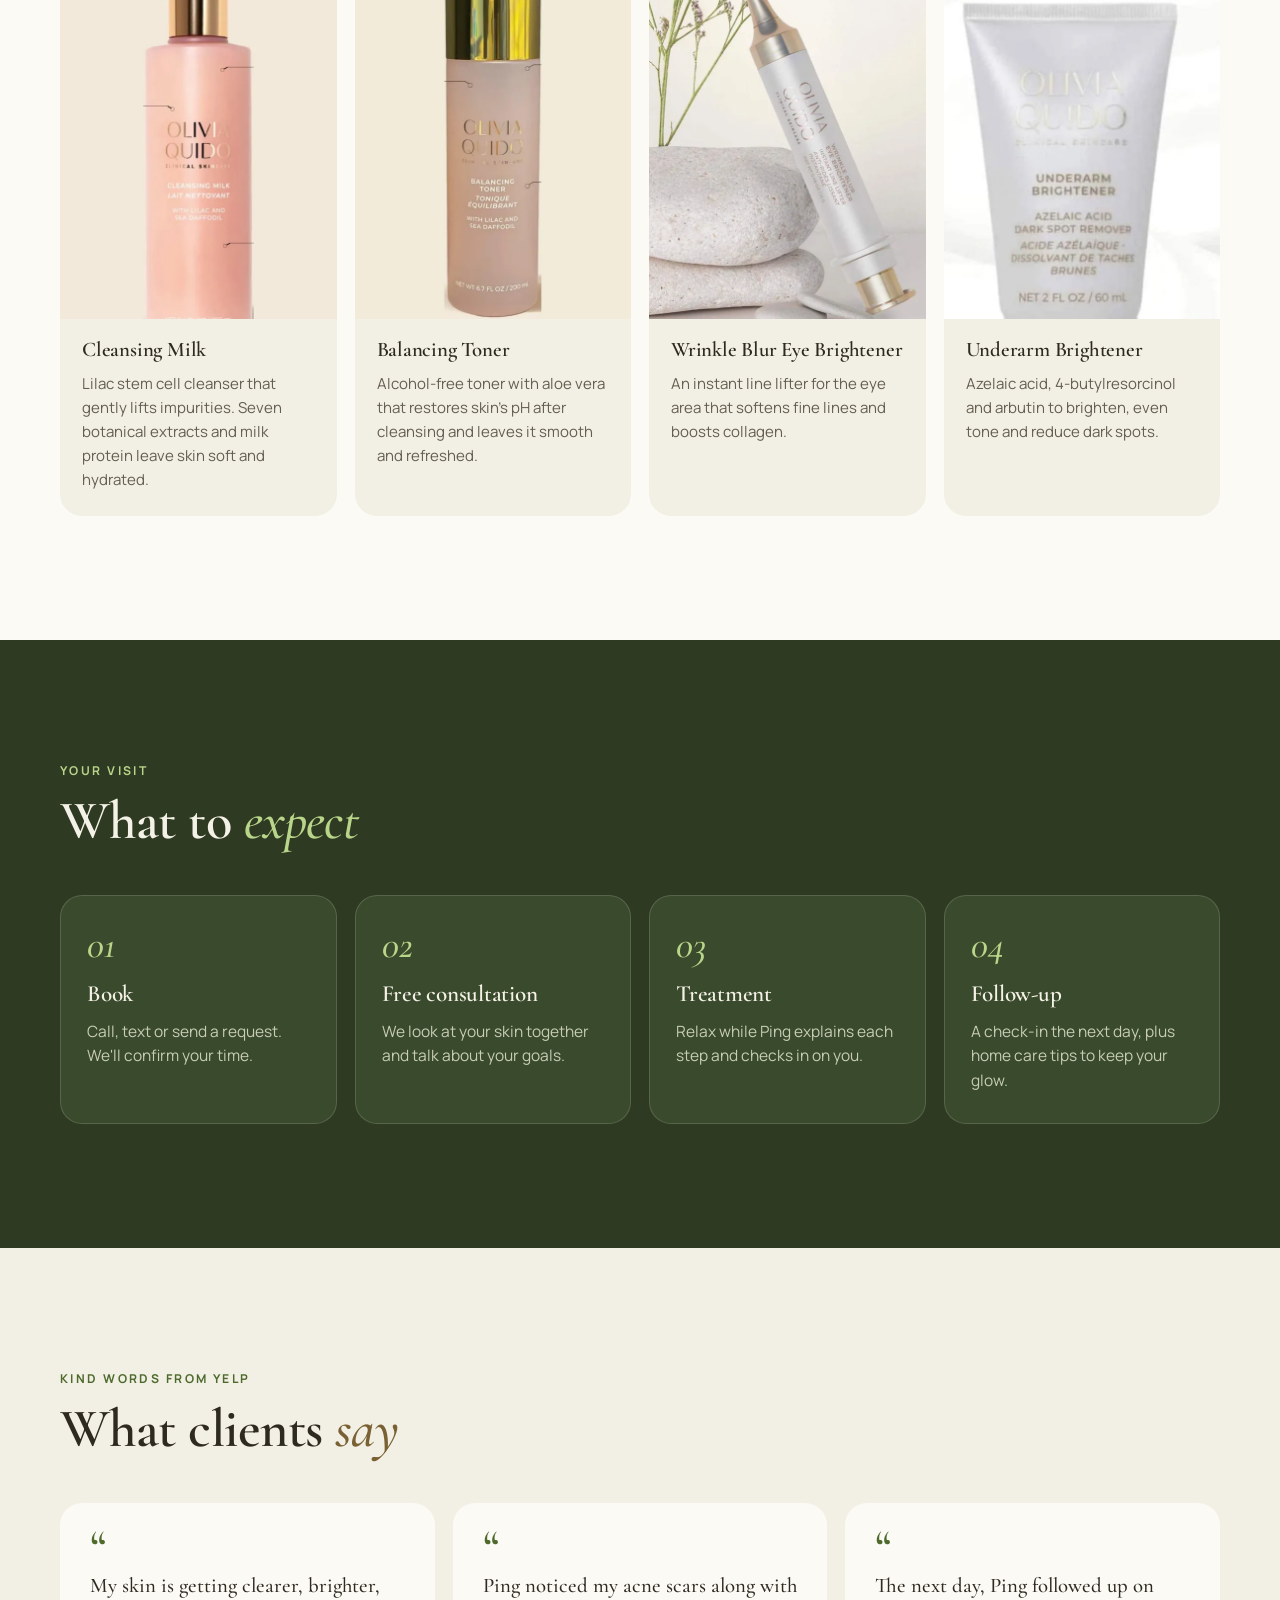
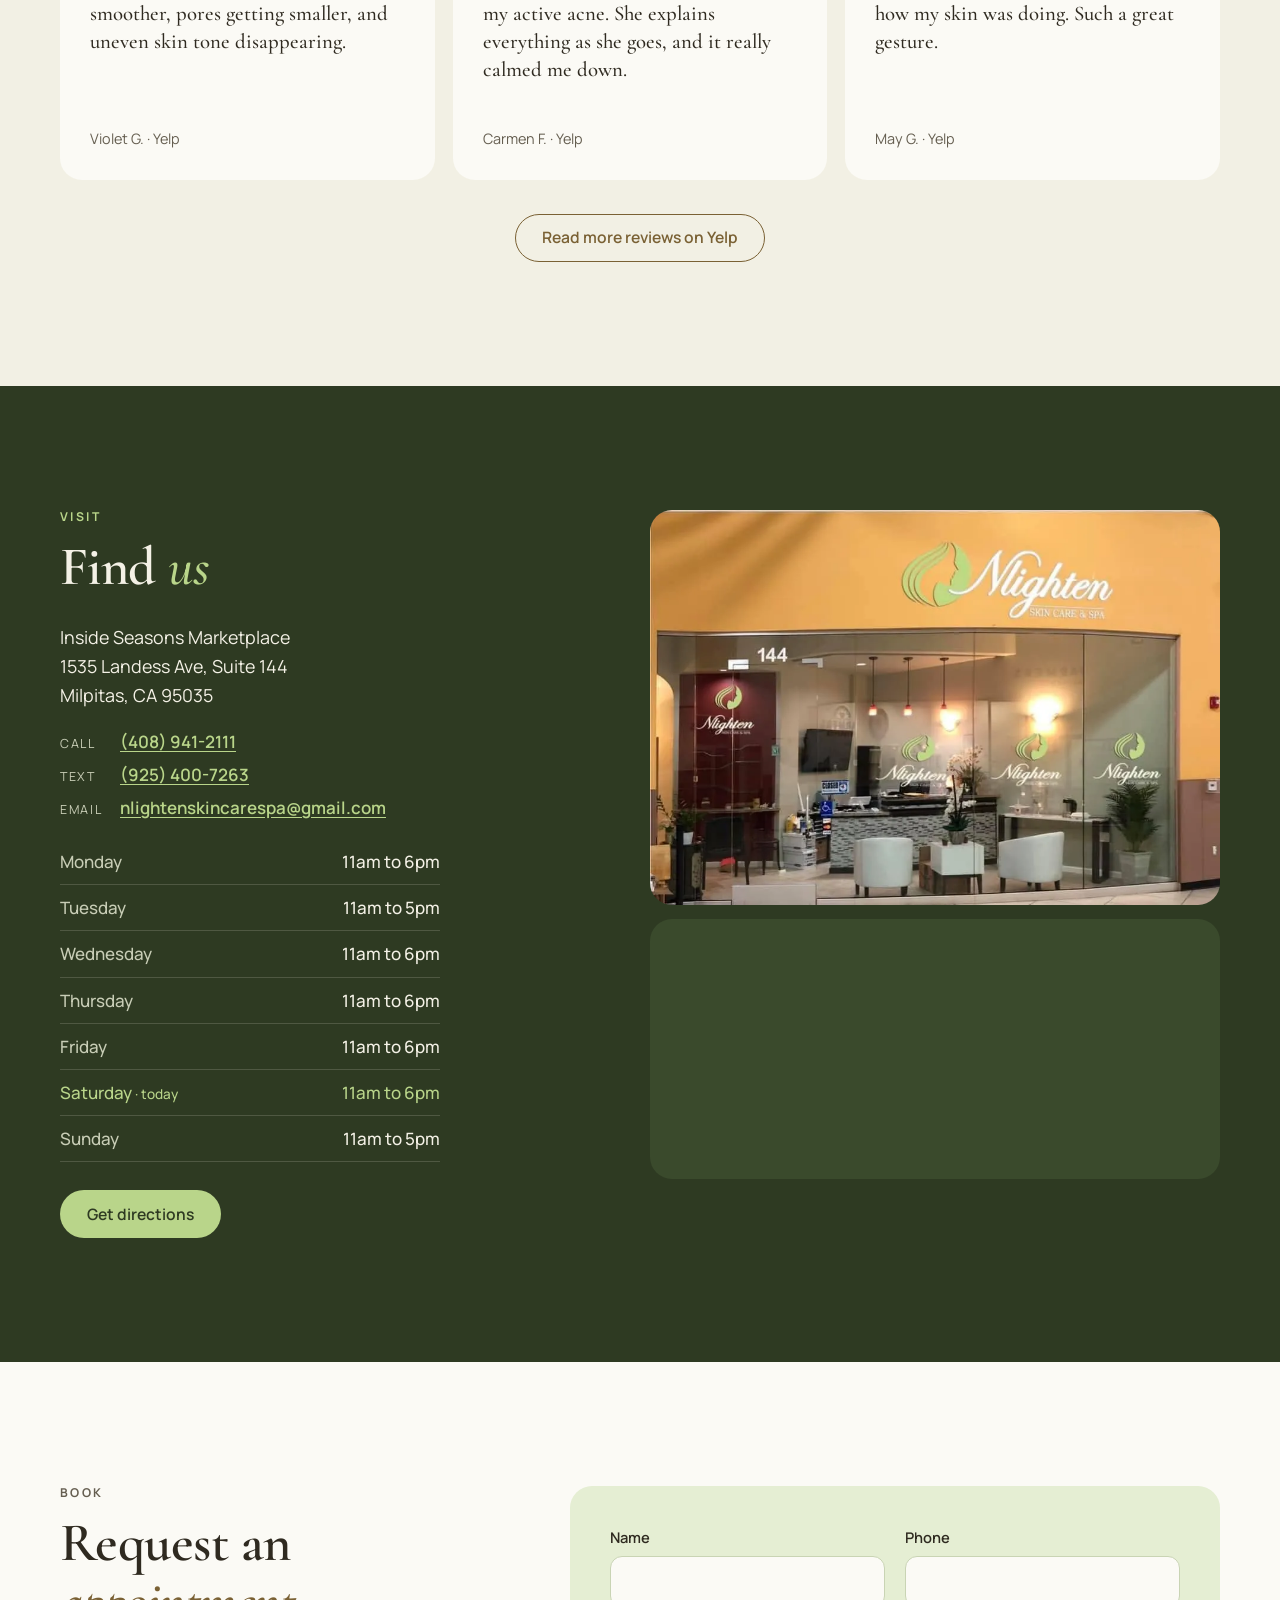
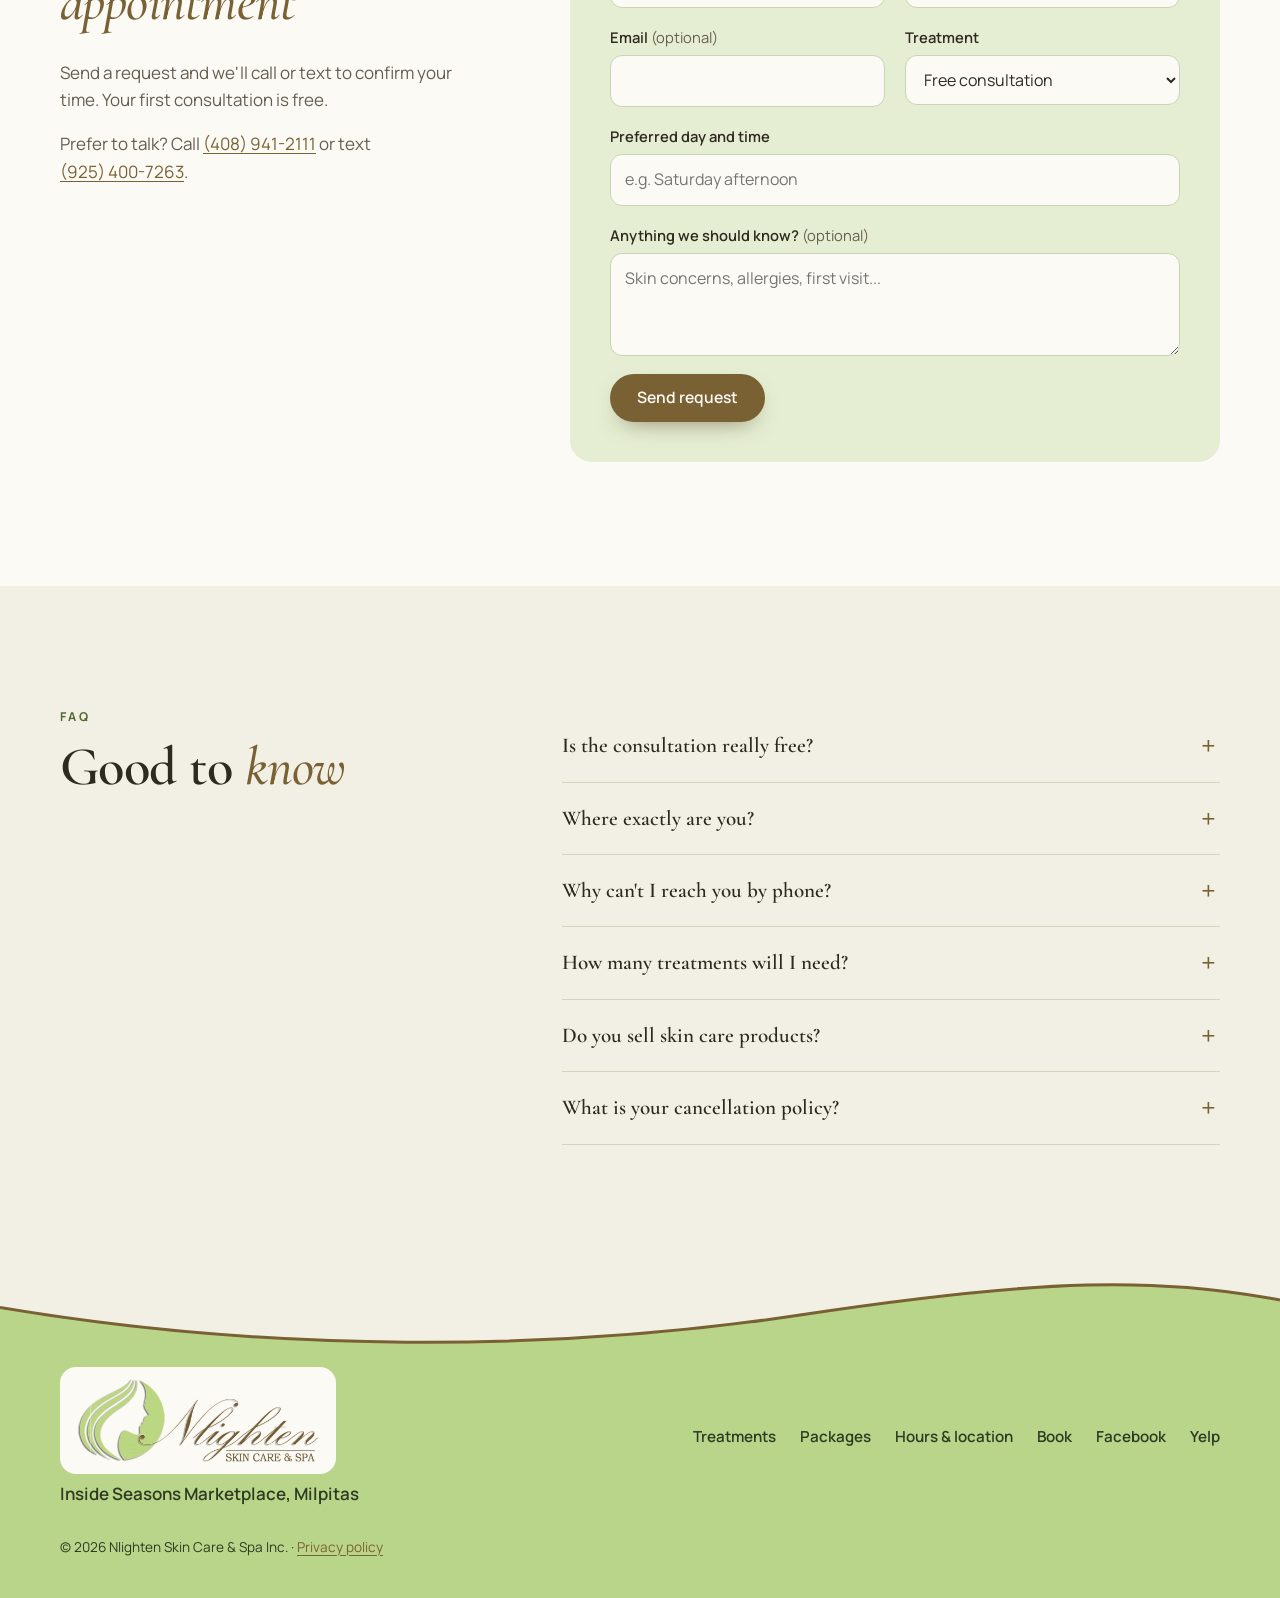
==== commit adf7dc1e: "Make the hero badge say 'Free consultation' so it doesn't read as free skin care Co-Authored-By: Cla" ====
--- a/index.html
+++ b/index.html
@@ -13,7 +13,14 @@
   <meta property="og:type" content="website">
   <meta property="og:title" content="Nlighten Skin Care &amp; Spa | Milpitas">
   <meta property="og:description" content="Facials, peels, acne care and body treatments inside Seasons Marketplace, Milpitas. Free skin care consultation.">
+  <meta property="og:url" content="https://markdv03.github.io/Nlighten-spa/">
+  <meta property="og:site_name" content="Nlighten Skin Care &amp; Spa">
+  <meta property="og:image" content="https://markdv03.github.io/Nlighten-spa/assets/img/share.jpg">
+  <meta property="og:image:width" content="1200">
+  <meta property="og:image:height" content="630">
+  <meta property="og:image:alt" content="Nlighten Skin Care &amp; Spa logo beside a treatment room photo">
   <meta name="twitter:card" content="summary_large_image">
+  <meta name="twitter:image" content="https://markdv03.github.io/Nlighten-spa/assets/img/share.jpg">
   <link rel="preconnect" href="https://fonts.googleapis.com">
   <link rel="preconnect" href="https://fonts.gstatic.com" crossorigin>
   <link href="https://fonts.googleapis.com/css2?family=Cormorant+Garamond:ital,wght@0,500;0,600;1,500;1,600&family=Manrope:wght@400;500;600;700&display=swap" rel="stylesheet">
@@ -88,7 +95,7 @@
           </div>
           <div class="hero__photo"><img src="assets/img/treatment-room.webp" width="720" height="960" alt="" fetchpriority="high"></div>
           <img class="hero__mark" src="assets/img/logo-mark.webp" width="360" height="373" alt="">
-          <p class="hero__badge"><strong>FREE</strong> skin care &amp; treatment consultation</p>
+          <p class="hero__badge"><strong>Free consultation</strong> Talk with Ping about your skin. No charge, no obligation to book.</p>
         </div>
       </div>
       <svg class="wave" viewBox="0 0 1440 120" preserveAspectRatio="none" aria-hidden="true">
--- a/styles.css
+++ b/styles.css
@@ -90,7 +90,7 @@
   background: var(--forest); color: var(--on-dark); border-radius: 18px; padding: 14px 18px; font-size: .88rem; line-height: 1.35;
   box-shadow: 0 18px 40px -18px rgba(46, 58, 34, .6);
 }
-.hero__badge strong { display: block; font: 600 1.6rem/1 var(--serif); color: var(--sage); letter-spacing: .04em; margin-bottom: 4px; }
+.hero__badge strong { display: block; font: 600 1.5rem/1.05 var(--serif); color: var(--sage); letter-spacing: .01em; margin-bottom: 6px; }
 @keyframes float { 0%, 100% { transform: translateY(0); } 50% { transform: translateY(-10px); } }
 
 /* Signature effect: liquid-morph sage glow behind the hero photo */
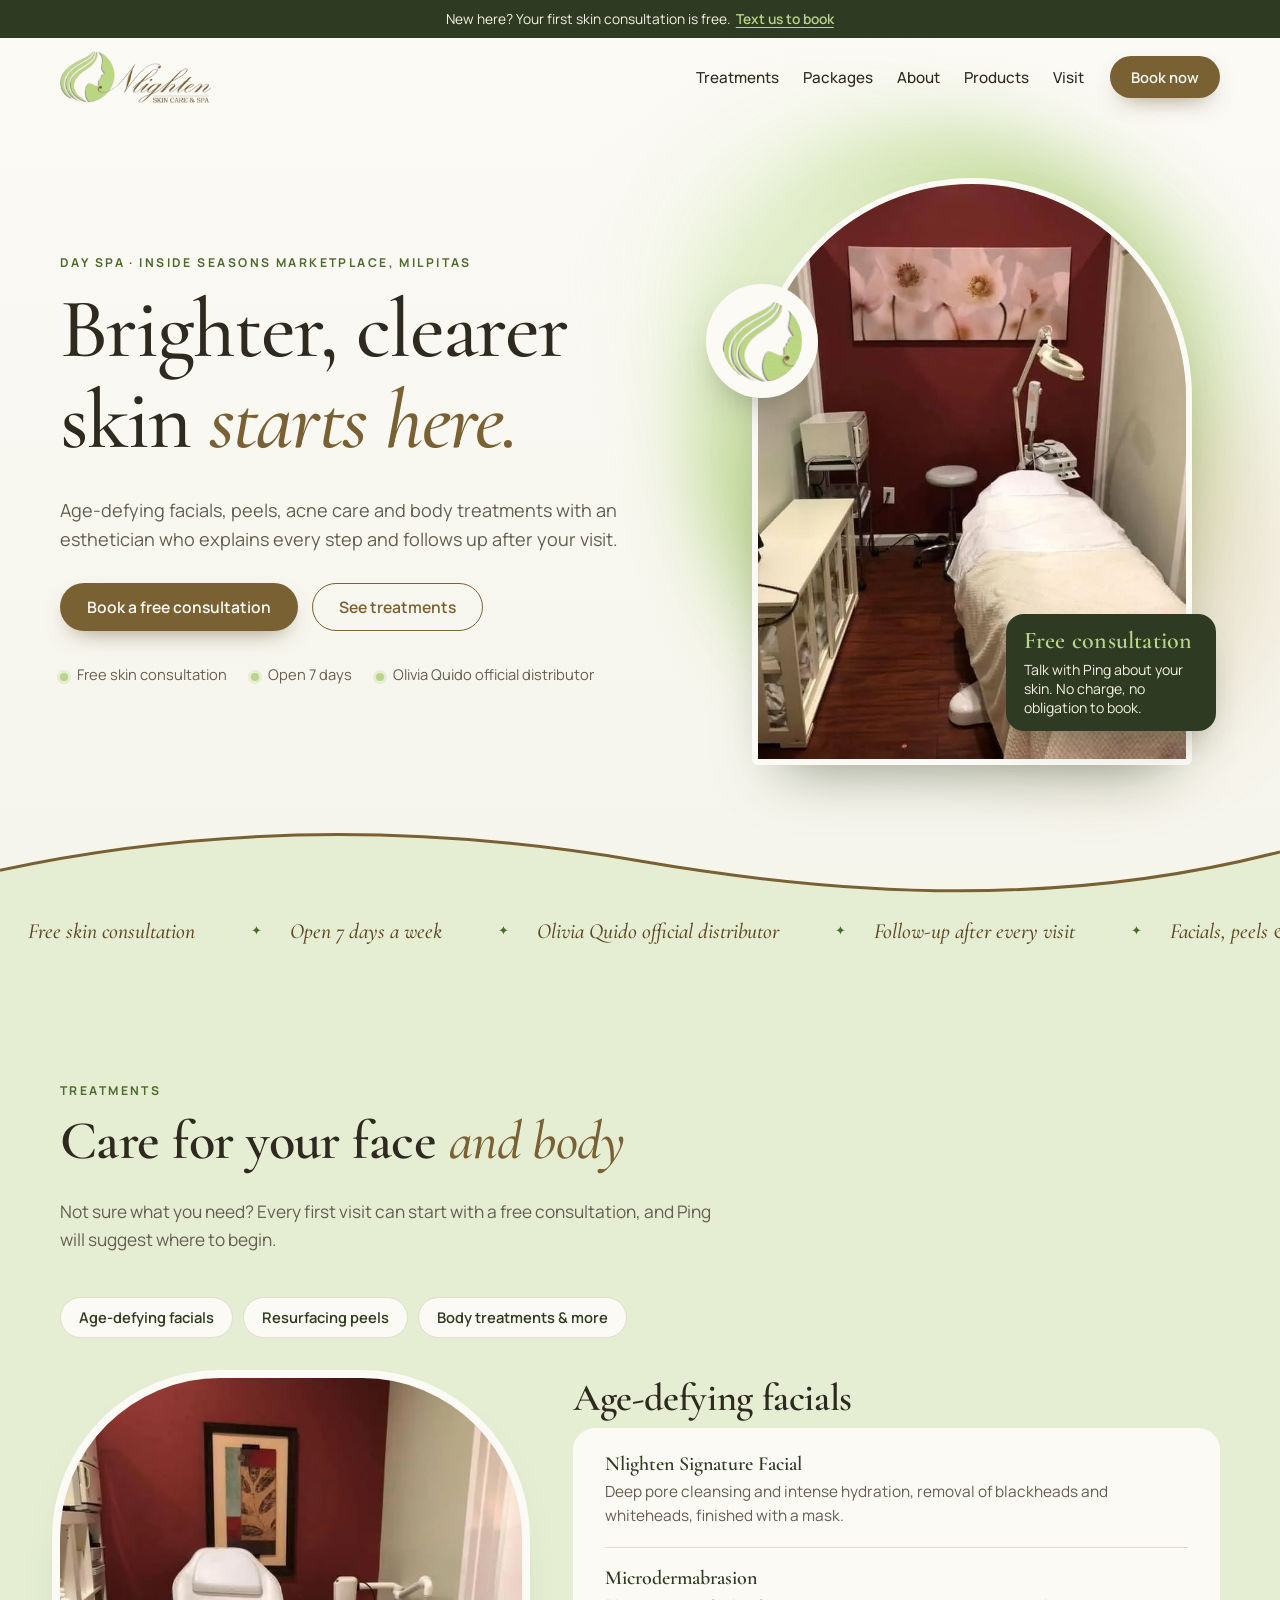
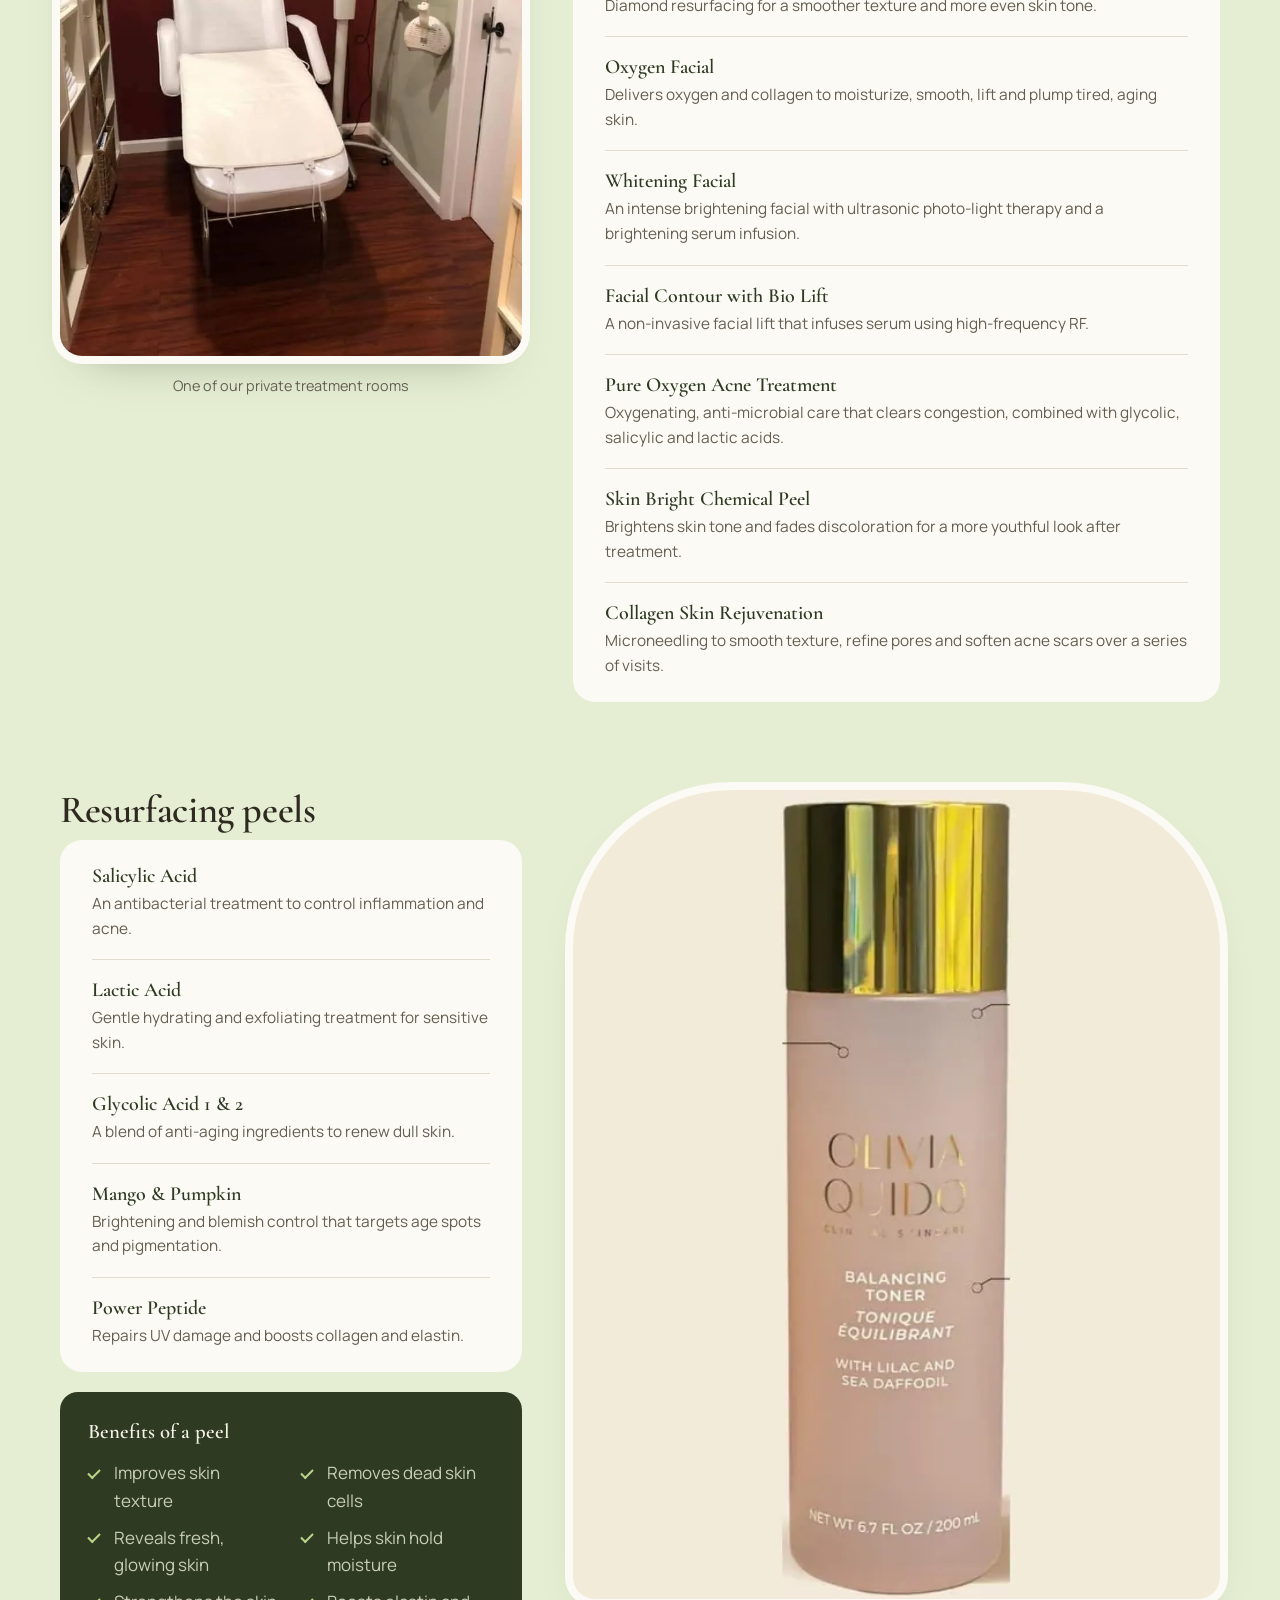
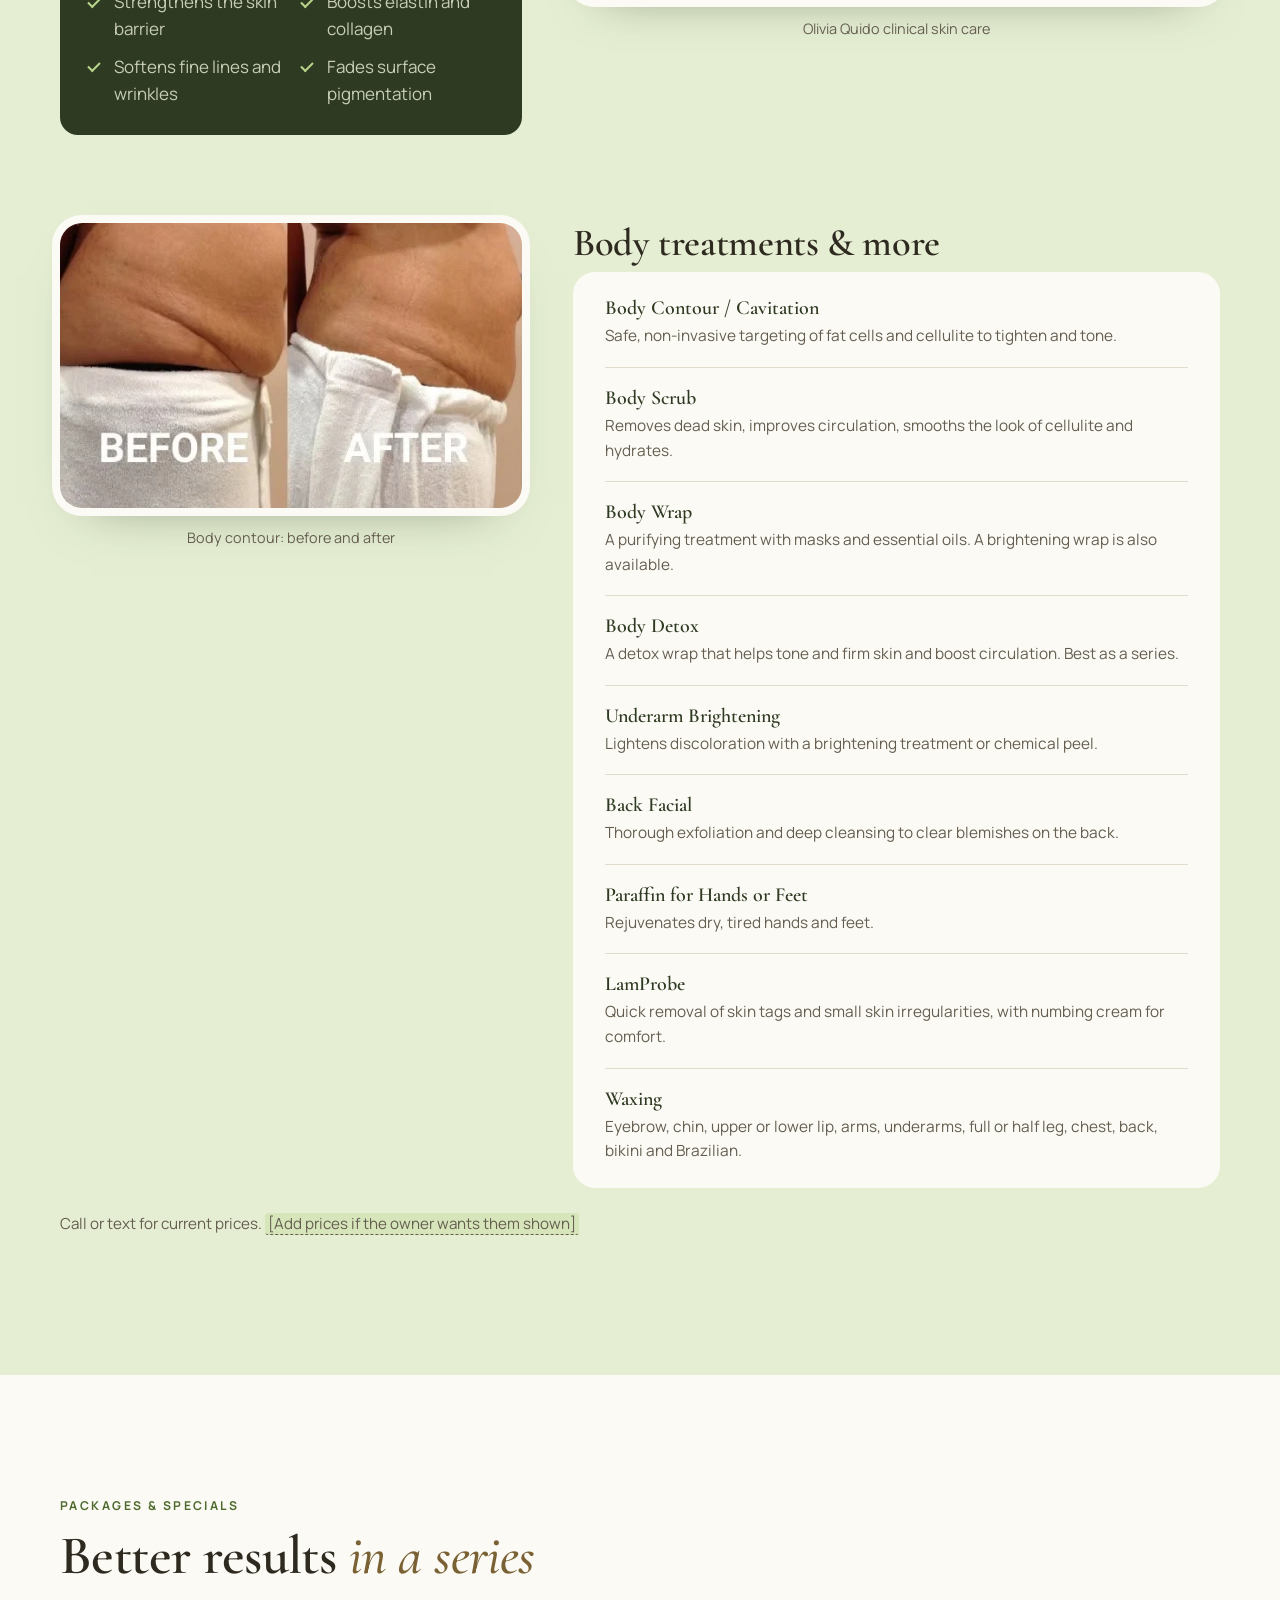
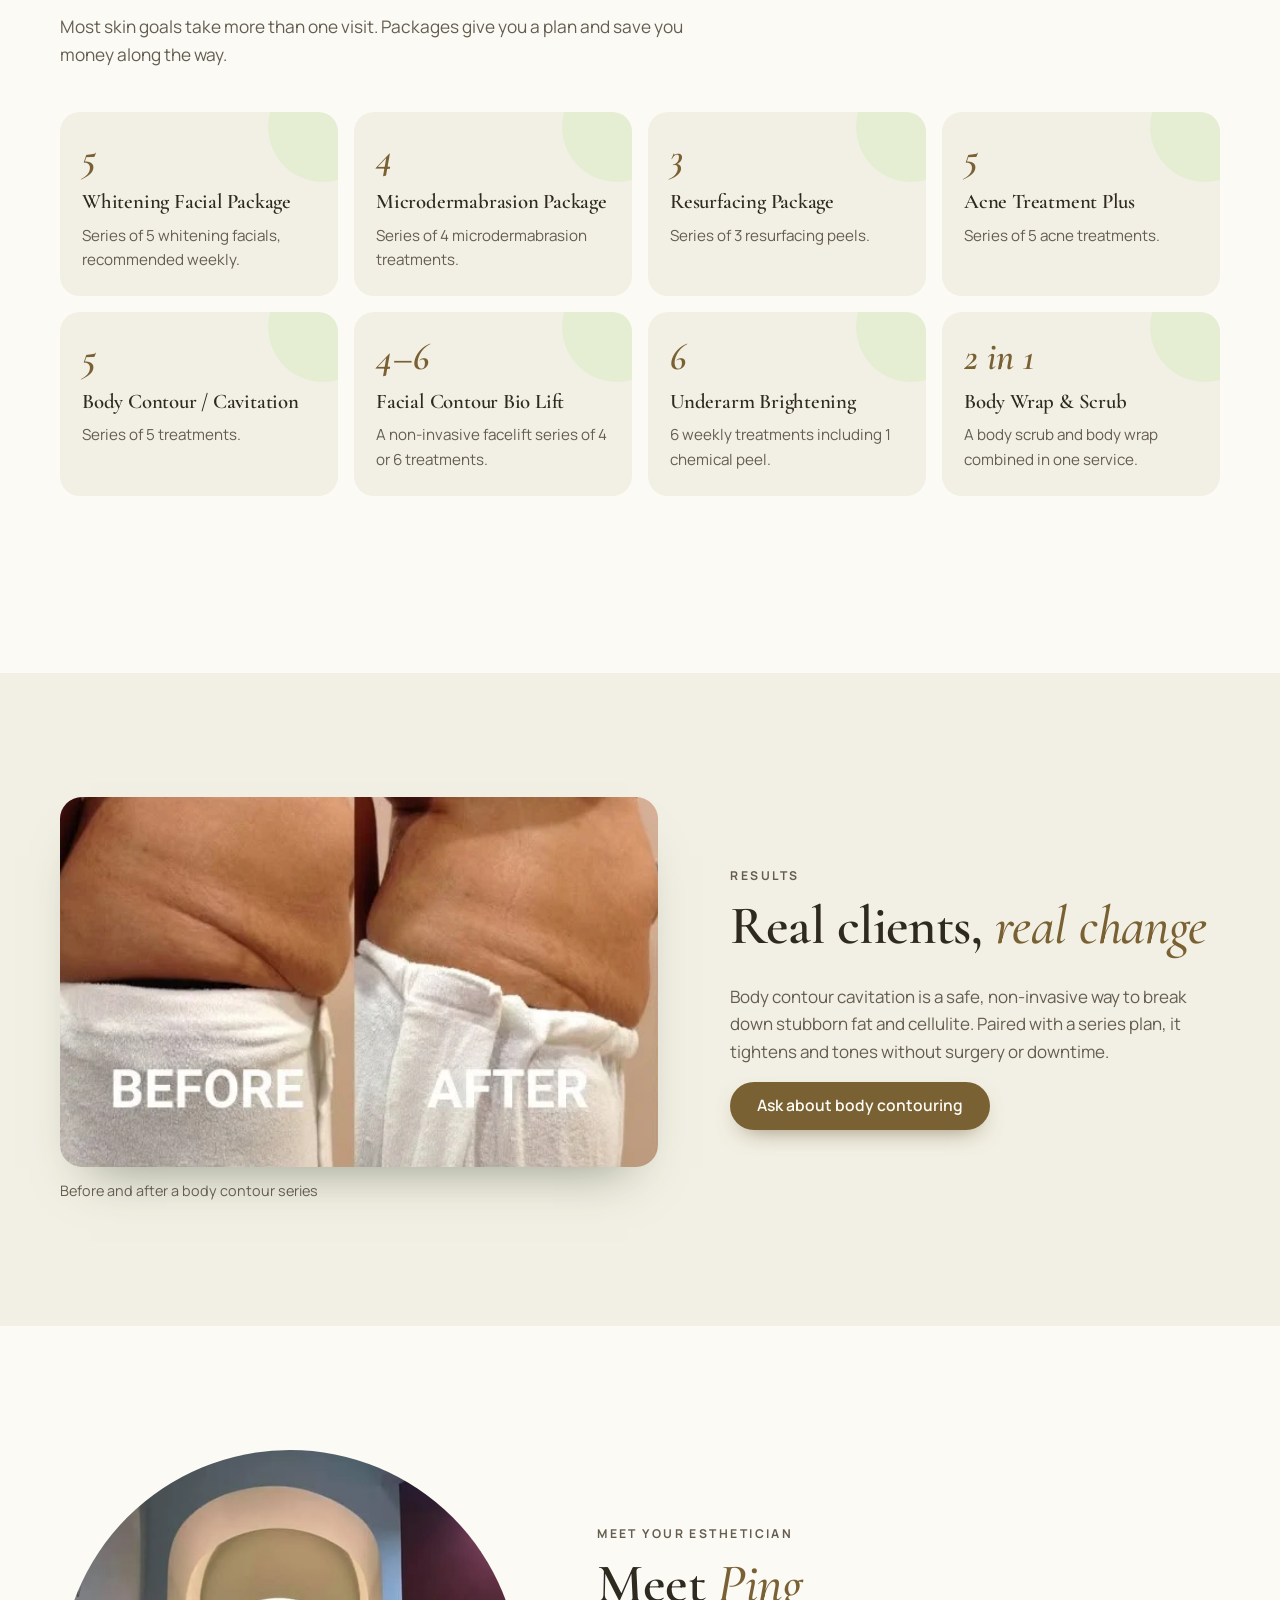
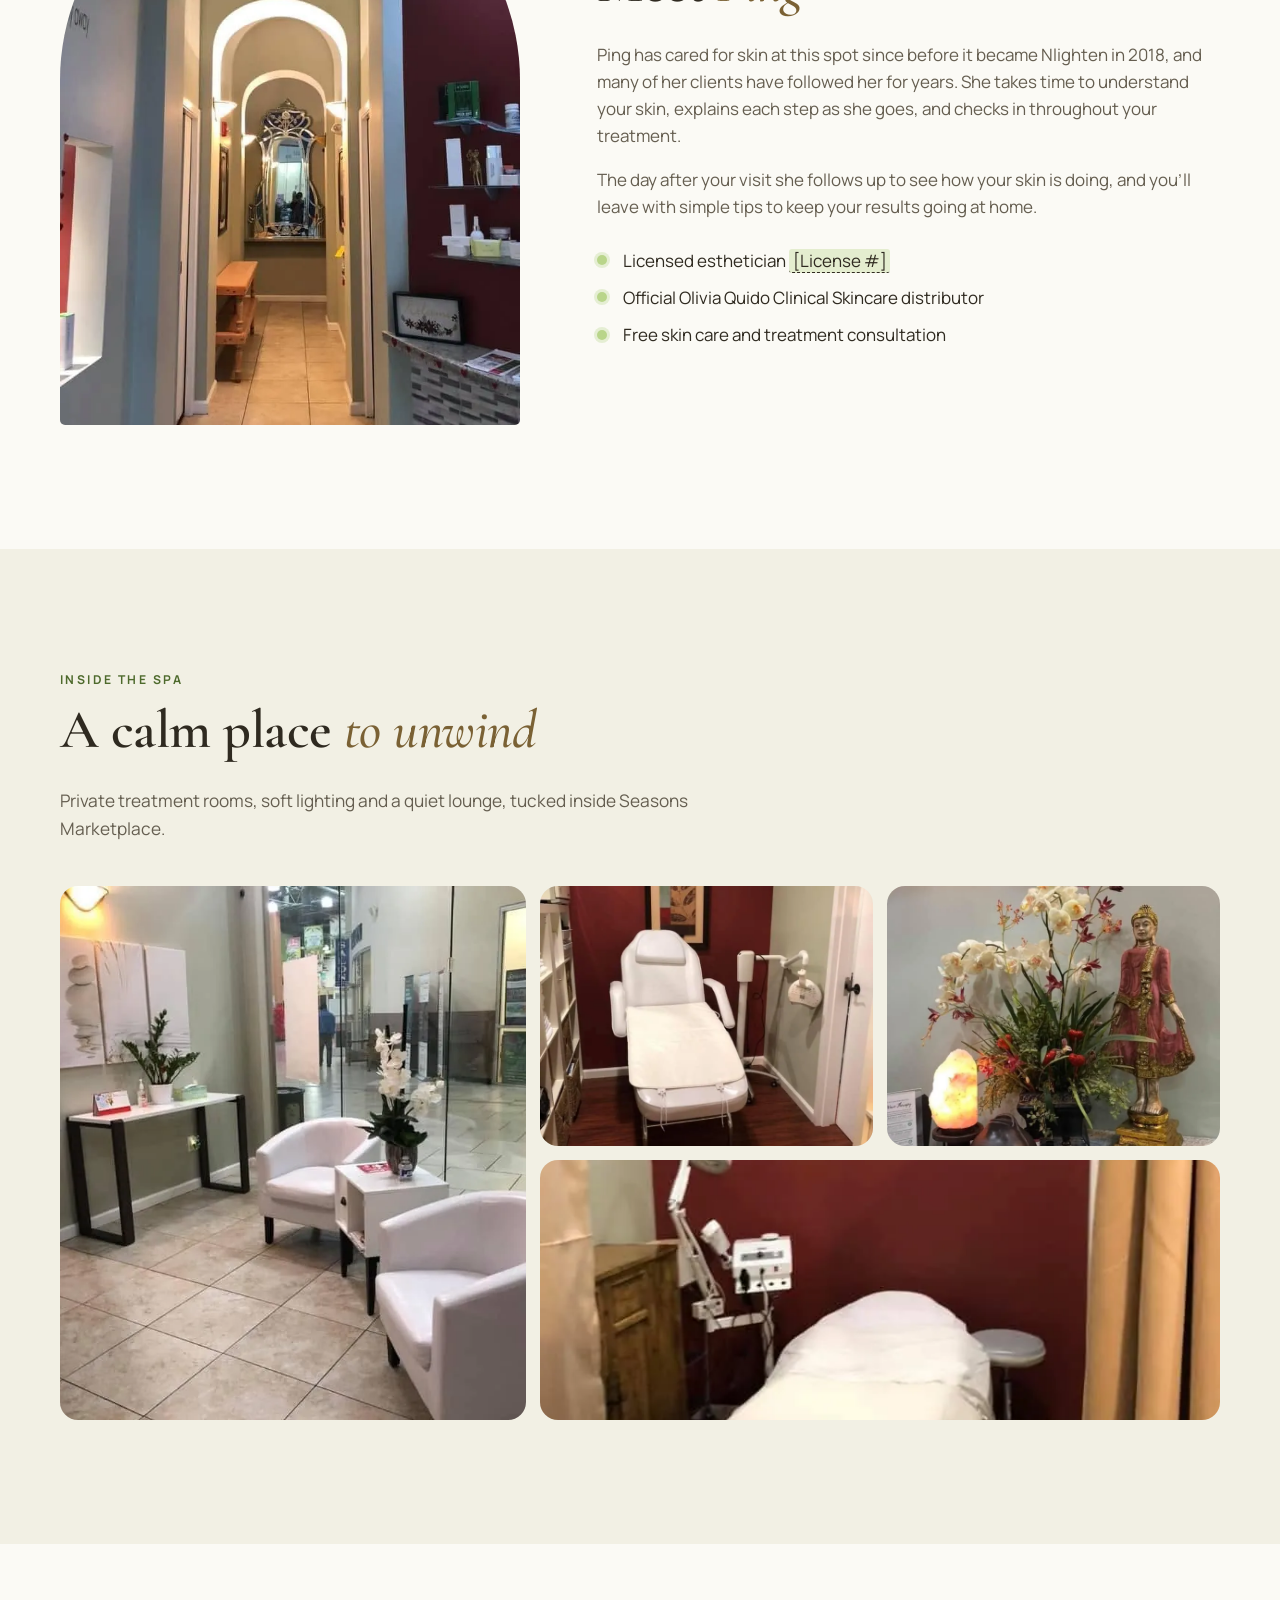
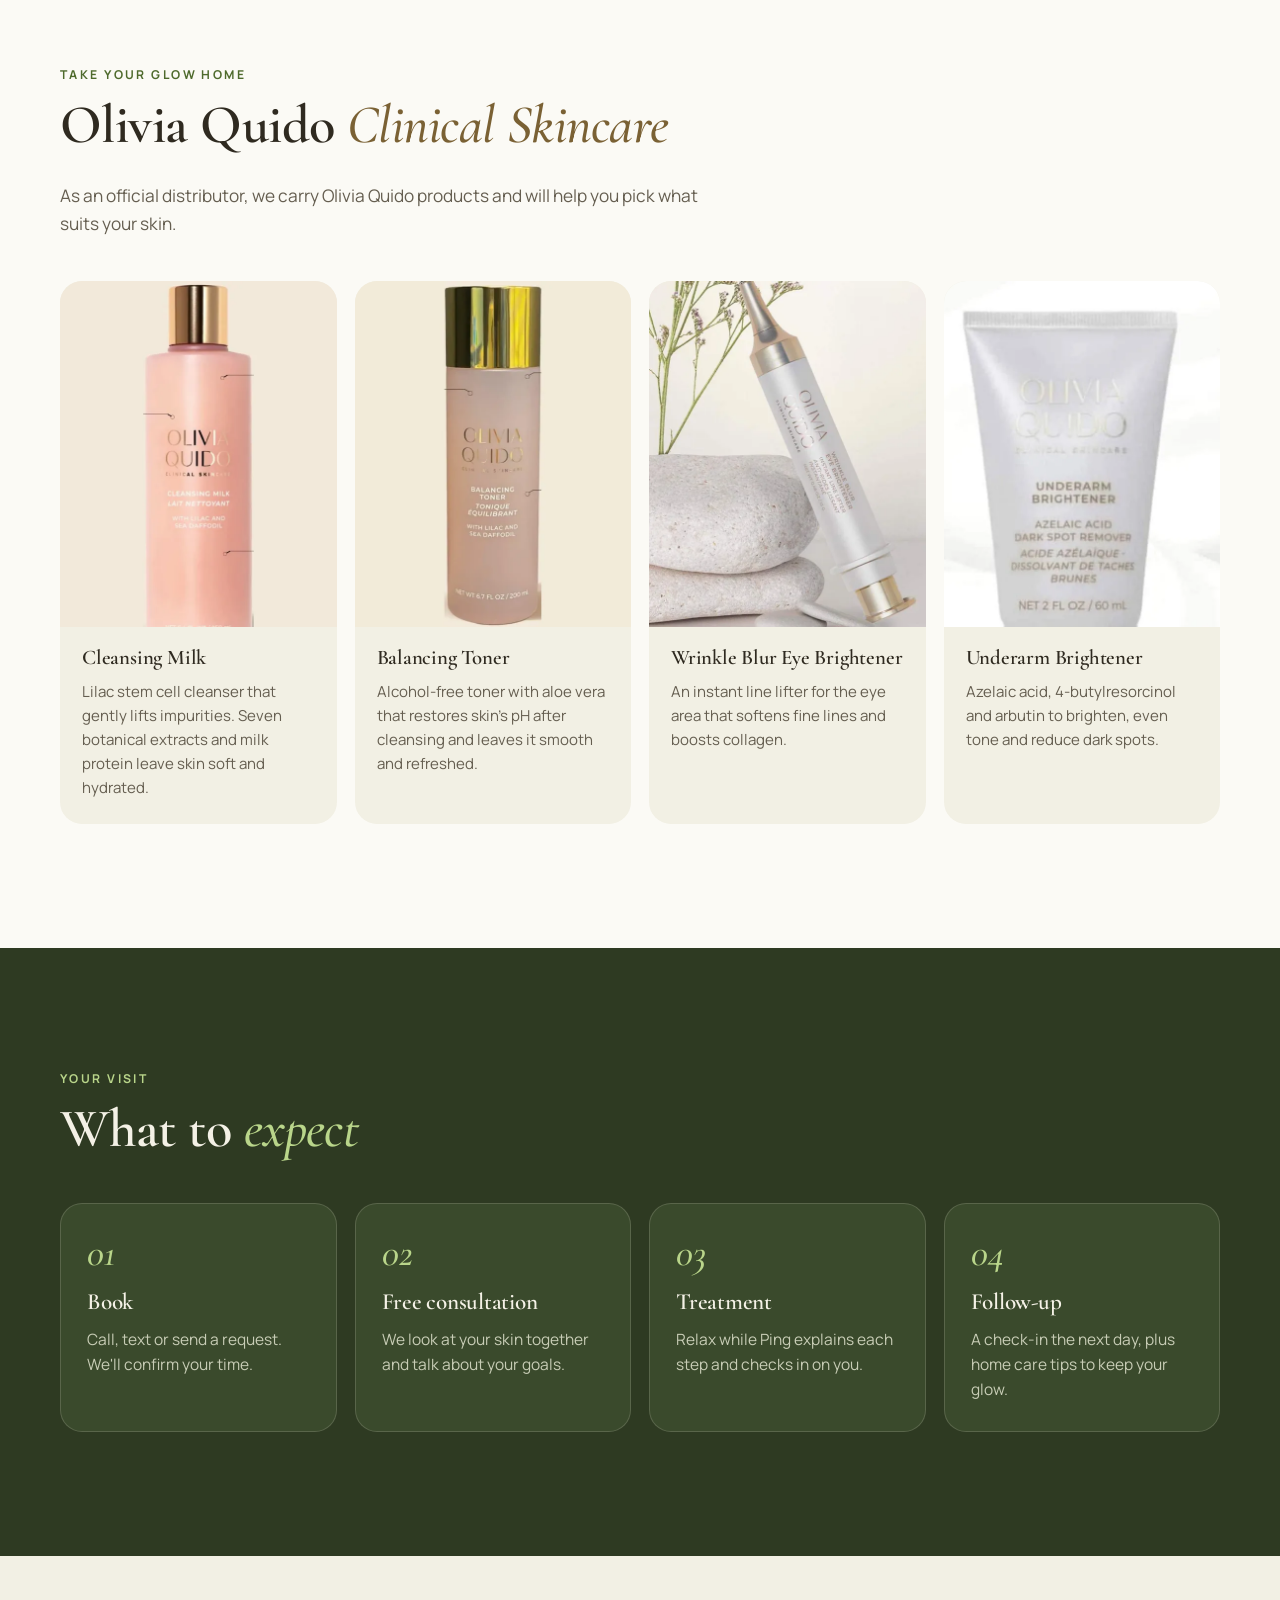
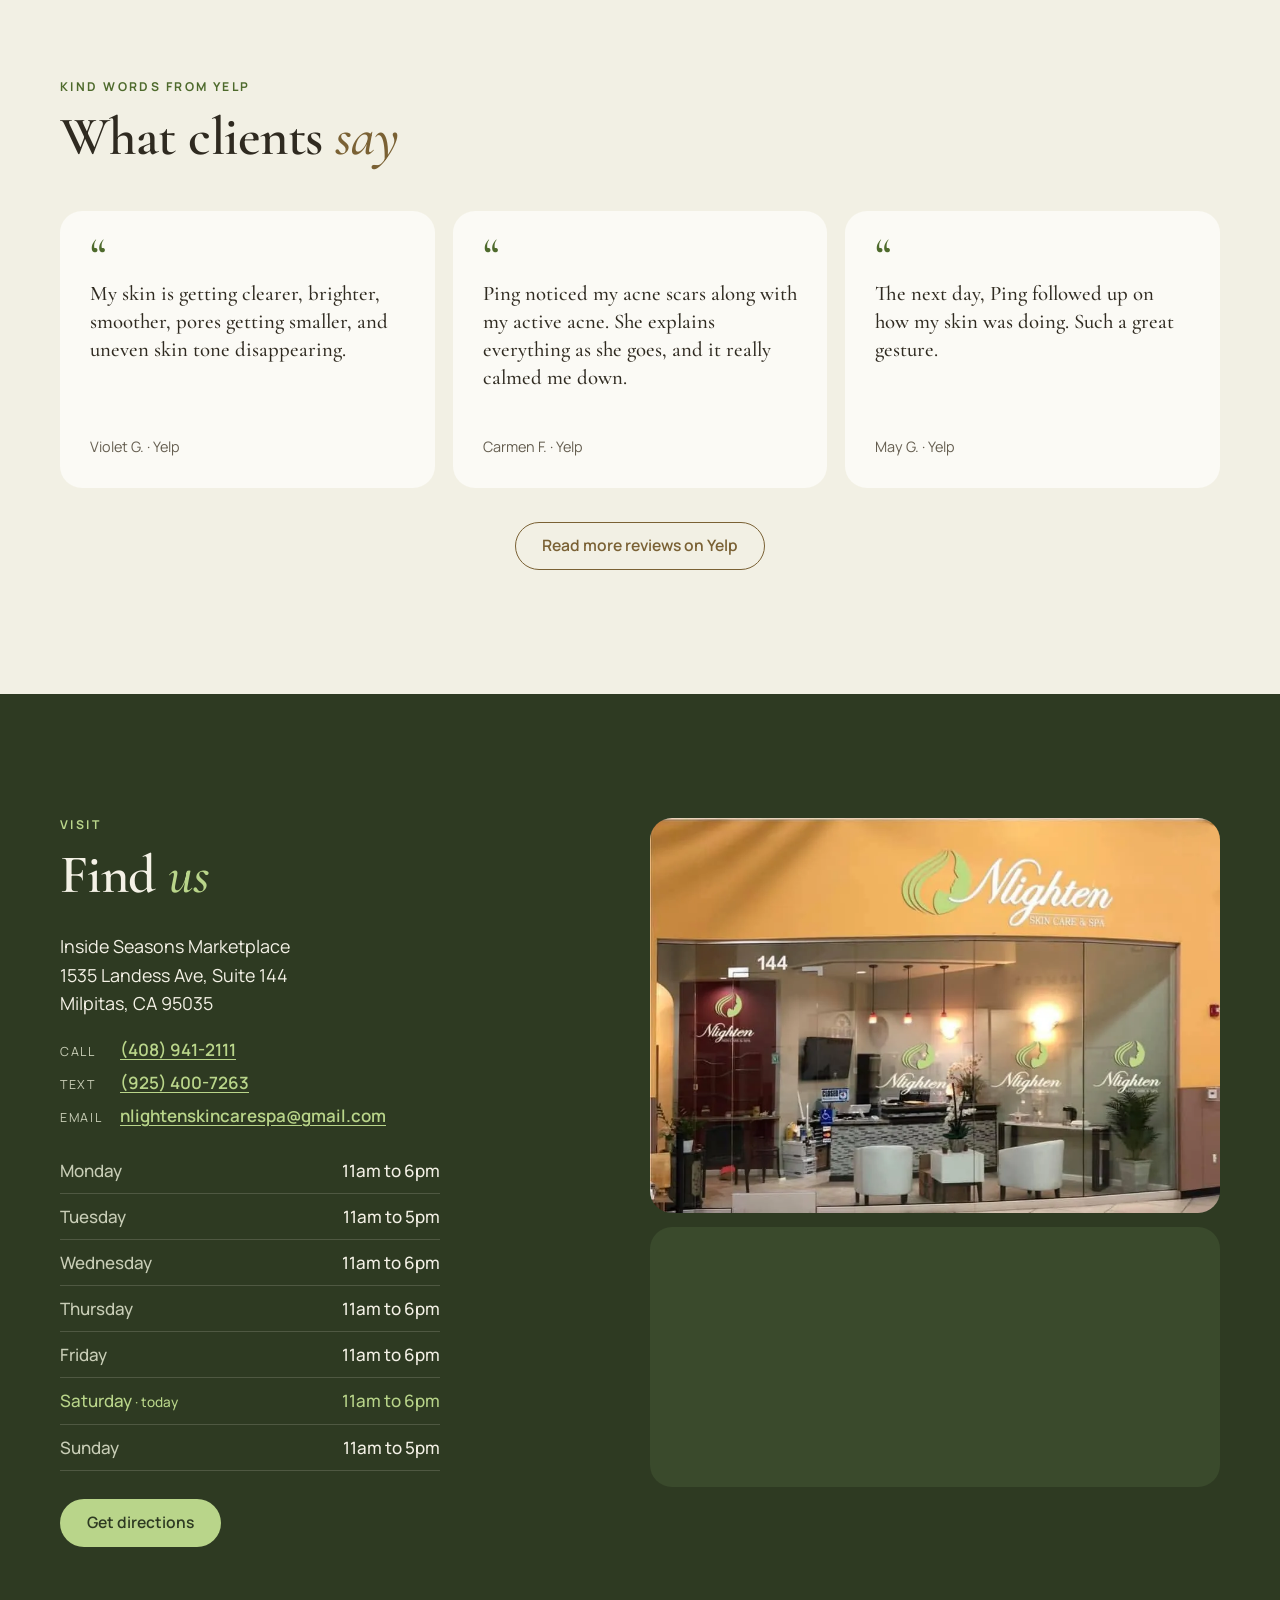
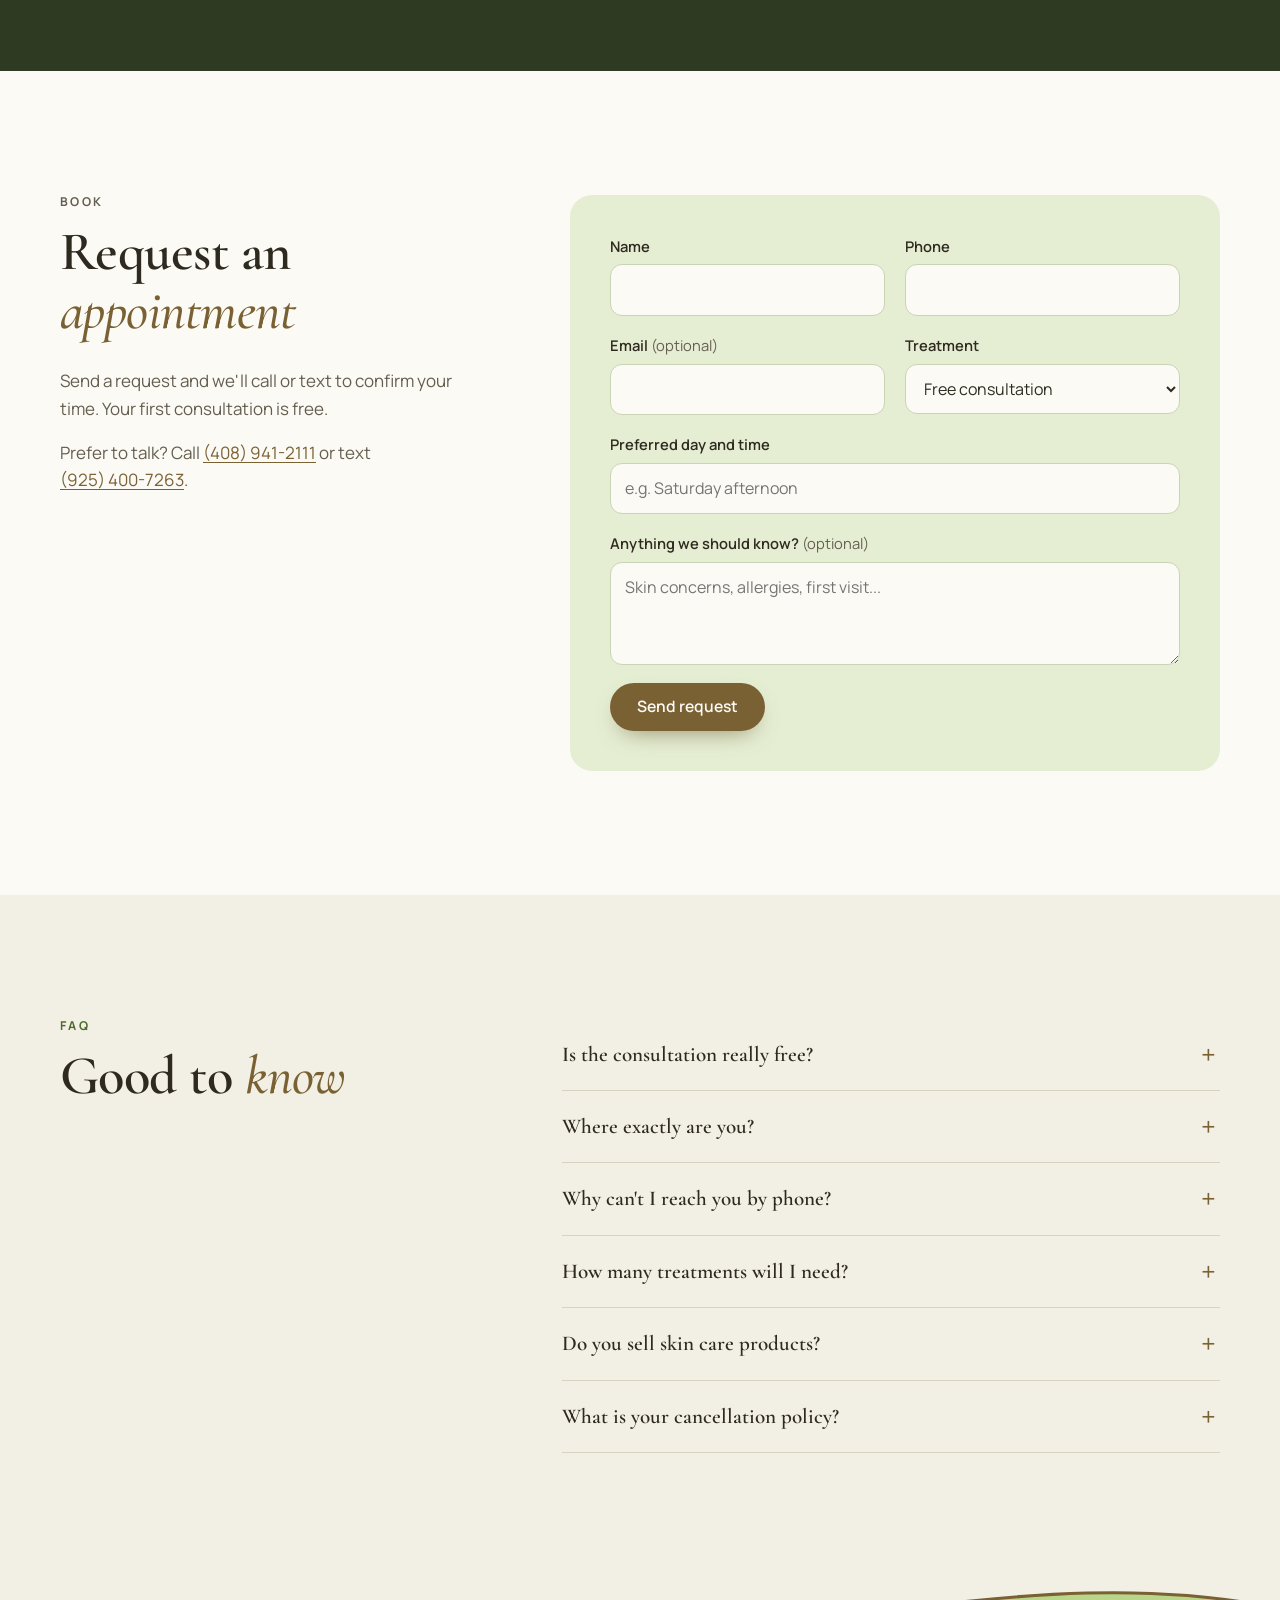
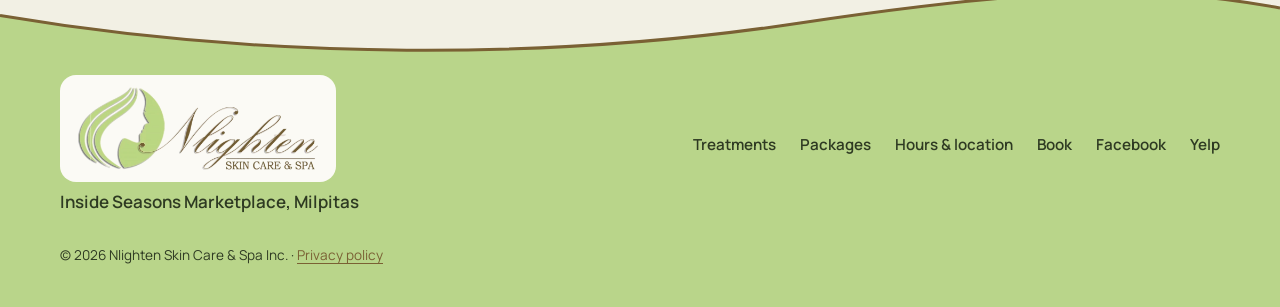
==== commit 9559a26d: "Simplify the treatment menu: one scrolling list per category with a photo Replaces the skin-goal fin" ====
--- a/index.html
+++ b/index.html
@@ -121,74 +121,42 @@
           <p class="section__lead">Not sure what you need? Every first visit can start with a free consultation, and Ping will suggest where to begin.</p>
         </div>
 
-        <div class="finder" data-reveal>
-          <h3 class="finder__title">What would you like to work on?</h3>
-          <div class="finder__chips" role="tablist" aria-label="Skin goals" data-tabs>
-          <button role="tab" id="goal-acne" aria-controls="goal-panel-acne" aria-selected="true">Acne &amp; breakouts</button>
-          <button role="tab" id="goal-tone" aria-controls="goal-panel-tone" aria-selected="false" tabindex="-1">Dark spots &amp; uneven tone</button>
-          <button role="tab" id="goal-lines" aria-controls="goal-panel-lines" aria-selected="false" tabindex="-1">Fine lines &amp; firmness</button>
-          <button role="tab" id="goal-texture" aria-controls="goal-panel-texture" aria-selected="false" tabindex="-1">Texture, pores &amp; scars</button>
-          <button role="tab" id="goal-glow" aria-controls="goal-panel-glow" aria-selected="false" tabindex="-1">Sensitive skin or a refresh</button>
-          <button role="tab" id="goal-body" aria-controls="goal-panel-body" aria-selected="false" tabindex="-1">Body contouring</button>
-          <button role="tab" id="goal-underarm" aria-controls="goal-panel-underarm" aria-selected="false" tabindex="-1">Underarms &amp; back</button>
-          </div>
-        <div class="finder__panel" role="tabpanel" id="goal-panel-acne" aria-labelledby="goal-acne">
-          <p>Calm active breakouts and keep pores clear. A series works best for acne. Ping usually suggests:</p>
-          <ul class="finder__recs"><li><a href="#full-menu" data-goto="tab-facials">Pure Oxygen Acne Treatment</a></li><li><a href="#full-menu" data-goto="tab-resurface">Salicylic Acid peel</a></li><li><a href="#packages">Acne Treatment Plus package</a></li></ul>
-        </div>
-        <div class="finder__panel" role="tabpanel" id="goal-panel-tone" aria-labelledby="goal-tone" hidden>
-          <p>Fade discoloration and bring back an even, bright tone. Ping usually suggests:</p>
-          <ul class="finder__recs"><li><a href="#full-menu" data-goto="tab-facials">Whitening Facial</a></li><li><a href="#full-menu" data-goto="tab-resurface">Mango &amp; Pumpkin peel</a></li><li><a href="#full-menu" data-goto="tab-facials">Skin Bright Chemical Peel</a></li></ul>
-        </div>
-        <div class="finder__panel" role="tabpanel" id="goal-panel-lines" aria-labelledby="goal-lines" hidden>
-          <p>Lift, plump and boost collagen without needles or downtime. Ping usually suggests:</p>
-          <ul class="finder__recs"><li><a href="#full-menu" data-goto="tab-facials">Facial Contour with Bio Lift</a></li><li><a href="#full-menu" data-goto="tab-facials">Oxygen Facial</a></li><li><a href="#full-menu" data-goto="tab-resurface">Power Peptide peel</a></li></ul>
-        </div>
-        <div class="finder__panel" role="tabpanel" id="goal-panel-texture" aria-labelledby="goal-texture" hidden>
-          <p>Smooth rough texture, refine pores and soften acne scars. Ping usually suggests:</p>
-          <ul class="finder__recs"><li><a href="#full-menu" data-goto="tab-facials">Collagen Skin Rejuvenation</a></li><li><a href="#full-menu" data-goto="tab-facials">Microdermabrasion</a></li><li><a href="#full-menu" data-goto="tab-resurface">Glycolic Acid peel</a></li></ul>
-        </div>
-        <div class="finder__panel" role="tabpanel" id="goal-panel-glow" aria-labelledby="goal-glow" hidden>
-          <p>A gentle deep clean and hydration to get your glow back. Ping usually suggests:</p>
-          <ul class="finder__recs"><li><a href="#full-menu" data-goto="tab-facials">Nlighten Signature Facial</a></li><li><a href="#full-menu" data-goto="tab-resurface">Lactic Acid peel</a></li></ul>
-        </div>
-        <div class="finder__panel" role="tabpanel" id="goal-panel-body" aria-labelledby="goal-body" hidden>
-          <p>Tighten and tone stubborn areas without surgery. Ping usually suggests:</p>
-          <ul class="finder__recs"><li><a href="#full-menu" data-goto="tab-body">Body Contour / Cavitation</a></li><li><a href="#full-menu" data-goto="tab-body">Body Wrap</a></li><li><a href="#full-menu" data-goto="tab-body">Body Detox</a></li></ul>
-        </div>
-        <div class="finder__panel" role="tabpanel" id="goal-panel-underarm" aria-labelledby="goal-underarm" hidden>
-          <p>Brighten dark underarms and clear back breakouts. Ping usually suggests:</p>
-          <ul class="finder__recs"><li><a href="#full-menu" data-goto="tab-body">Underarm Brightening</a></li><li><a href="#full-menu" data-goto="tab-body">Back Facial</a></li></ul>
-        </div>
-          <a class="btn btn--primary btn--sm finder__cta" href="#book">Book a free consultation</a>
-        </div>
-
-        <h3 class="menu-head" id="full-menu">Or browse the full menu</h3>
-        <div class="menu-tabs" role="tablist" aria-label="Treatment types" data-tabs>
-          <button role="tab" id="tab-facials" aria-controls="panel-facials" aria-selected="true">Age-defying facials</button>
-          <button role="tab" id="tab-resurface" aria-controls="panel-resurface" aria-selected="false" tabindex="-1">Resurfacing peels</button>
-          <button role="tab" id="tab-body" aria-controls="panel-body" aria-selected="false" tabindex="-1">Body &amp; problem solvers</button>
-        </div>
-
-        <div class="menu-panel" role="tabpanel" id="panel-facials" aria-labelledby="tab-facials">
-          <article class="svc"><h3>Nlighten Signature Facial</h3><p>Deep pore cleansing and intense hydration, removal of blackheads and whiteheads, finished with a mask.</p></article>
-          <article class="svc"><h3>Microdermabrasion</h3><p>Diamond resurfacing for a smoother texture and more even skin tone.</p></article>
-          <article class="svc"><h3>Oxygen Facial</h3><p>Delivers oxygen and collagen to moisturize, smooth, lift and plump tired, aging skin.</p></article>
-          <article class="svc"><h3>Whitening Facial</h3><p>An intense brightening facial with ultrasonic photo-light therapy and a brightening serum infusion.</p></article>
-          <article class="svc"><h3>Facial Contour with Bio Lift</h3><p>A non-invasive facial lift that infuses serum using high-frequency RF.</p></article>
-          <article class="svc"><h3>Pure Oxygen Acne Treatment</h3><p>Oxygenating, anti-microbial care that clears congestion, combined with glycolic, salicylic and lactic acids.</p></article>
-          <article class="svc"><h3>Skin Bright Chemical Peel</h3><p>Brightens skin tone and fades discoloration for a more youthful look after treatment.</p></article>
-          <article class="svc"><h3>Collagen Skin Rejuvenation</h3><p>Microneedling to smooth texture, refine pores and soften acne scars over a series of visits.</p></article>
-        </div>
-
-        <div class="menu-panel" role="tabpanel" id="panel-resurface" aria-labelledby="tab-resurface" hidden>
-          <article class="svc"><h3>Salicylic Acid</h3><p>An antibacterial treatment to control inflammation and acne.</p></article>
-          <article class="svc"><h3>Lactic Acid</h3><p>Gentle hydrating and exfoliating treatment for sensitive skin.</p></article>
-          <article class="svc"><h3>Glycolic Acid 1 &amp; 2</h3><p>A blend of anti-aging ingredients to renew dull skin.</p></article>
-          <article class="svc"><h3>Mango &amp; Pumpkin</h3><p>Brightening and blemish control that targets age spots and pigmentation.</p></article>
-          <article class="svc"><h3>Power Peptide</h3><p>Repairs UV damage and boosts collagen and elastin.</p></article>
-          <aside class="benefits" aria-labelledby="peel-title">
-            <h3 id="peel-title">Benefits of a peel</h3>
+        <nav class="jump" aria-label="Treatment types">
+          <a href="#cat-facials">Age-defying facials</a>
+          <a href="#cat-peels">Resurfacing peels</a>
+          <a href="#cat-body">Body treatments &amp; more</a>
+        </nav>
+
+        <div class="cat" id="cat-facials" data-reveal>
+          <figure class="cat__photo"><img src="assets/img/treatment-room-chair.webp" width="720" height="960" alt="A private facial room at Nlighten with a treatment chair and magnifying lamp" loading="lazy" decoding="async"><figcaption>One of our private treatment rooms</figcaption></figure>
+          <div class="cat__body">
+            <h3 class="cat__title">Age-defying facials</h3>
+            <ul class="cat__list">
+              <li><h4>Nlighten Signature Facial</h4><p>Deep pore cleansing and intense hydration, removal of blackheads and whiteheads, finished with a mask.</p></li>
+              <li><h4>Microdermabrasion</h4><p>Diamond resurfacing for a smoother texture and more even skin tone.</p></li>
+              <li><h4>Oxygen Facial</h4><p>Delivers oxygen and collagen to moisturize, smooth, lift and plump tired, aging skin.</p></li>
+              <li><h4>Whitening Facial</h4><p>An intense brightening facial with ultrasonic photo-light therapy and a brightening serum infusion.</p></li>
+              <li><h4>Facial Contour with Bio Lift</h4><p>A non-invasive facial lift that infuses serum using high-frequency RF.</p></li>
+              <li><h4>Pure Oxygen Acne Treatment</h4><p>Oxygenating, anti-microbial care that clears congestion, combined with glycolic, salicylic and lactic acids.</p></li>
+              <li><h4>Skin Bright Chemical Peel</h4><p>Brightens skin tone and fades discoloration for a more youthful look after treatment.</p></li>
+              <li><h4>Collagen Skin Rejuvenation</h4><p>Microneedling to smooth texture, refine pores and soften acne scars over a series of visits.</p></li>
+            </ul>
+          </div>
+        </div>
+
+        <div class="cat cat--flip" id="cat-peels" data-reveal>
+          <figure class="cat__photo"><img src="assets/img/product-toner.webp" width="560" height="700" alt="Olivia Quido Balancing Toner, one of the clinical skin care lines used at Nlighten" loading="lazy" decoding="async"><figcaption>Olivia Quido clinical skin care</figcaption></figure>
+          <div class="cat__body">
+            <h3 class="cat__title">Resurfacing peels</h3>
+            <ul class="cat__list">
+              <li><h4>Salicylic Acid</h4><p>An antibacterial treatment to control inflammation and acne.</p></li>
+              <li><h4>Lactic Acid</h4><p>Gentle hydrating and exfoliating treatment for sensitive skin.</p></li>
+              <li><h4>Glycolic Acid 1 &amp; 2</h4><p>A blend of anti-aging ingredients to renew dull skin.</p></li>
+              <li><h4>Mango &amp; Pumpkin</h4><p>Brightening and blemish control that targets age spots and pigmentation.</p></li>
+              <li><h4>Power Peptide</h4><p>Repairs UV damage and boosts collagen and elastin.</p></li>
+            </ul>
+            <aside class="benefits" aria-labelledby="peel-title">
+            <h4 id="peel-title">Benefits of a peel</h4>
             <ul>
               <li>Improves skin texture</li>
               <li>Removes dead skin cells</li>
@@ -200,19 +168,27 @@
               <li>Fades surface pigmentation</li>
             </ul>
           </aside>
-        </div>
-
-        <div class="menu-panel" role="tabpanel" id="panel-body" aria-labelledby="tab-body" hidden>
-          <article class="svc"><h3>Body Contour / Cavitation</h3><p>Safe, non-invasive targeting of fat cells and cellulite to tighten and tone.</p></article>
-          <article class="svc"><h3>Body Scrub</h3><p>Removes dead skin, improves circulation, smooths the look of cellulite and hydrates.</p></article>
-          <article class="svc"><h3>Body Wrap</h3><p>A purifying treatment with masks and essential oils. A brightening wrap is also available.</p></article>
-          <article class="svc"><h3>Body Detox</h3><p>A detox wrap that helps tone and firm skin and boost circulation. Best as a series.</p></article>
-          <article class="svc"><h3>Underarm Brightening</h3><p>Lightens discoloration with a brightening treatment or chemical peel.</p></article>
-          <article class="svc"><h3>Back Facial</h3><p>Thorough exfoliation and deep cleansing to clear blemishes on the back.</p></article>
-          <article class="svc"><h3>Paraffin for Hands or Feet</h3><p>Rejuvenates dry, tired hands and feet.</p></article>
-          <article class="svc"><h3>LamProbe</h3><p>Quick removal of skin tags and small skin irregularities, with numbing cream for comfort.</p></article>
-          <article class="svc svc--wide"><h3>Waxing</h3><p>Eyebrow, chin, upper or lower lip, arms, underarms, full or half leg, chest, back, bikini and Brazilian.</p></article>
-        </div>
+          </div>
+        </div>
+
+        <div class="cat" id="cat-body" data-reveal>
+          <figure class="cat__photo"><img src="assets/img/body-contour-before-after.webp" width="533" height="329" alt="Before and after photos of a body contour treatment at Nlighten" loading="lazy" decoding="async"><figcaption>Body contour: before and after</figcaption></figure>
+          <div class="cat__body">
+            <h3 class="cat__title">Body treatments &amp; more</h3>
+            <ul class="cat__list">
+              <li><h4>Body Contour / Cavitation</h4><p>Safe, non-invasive targeting of fat cells and cellulite to tighten and tone.</p></li>
+              <li><h4>Body Scrub</h4><p>Removes dead skin, improves circulation, smooths the look of cellulite and hydrates.</p></li>
+              <li><h4>Body Wrap</h4><p>A purifying treatment with masks and essential oils. A brightening wrap is also available.</p></li>
+              <li><h4>Body Detox</h4><p>A detox wrap that helps tone and firm skin and boost circulation. Best as a series.</p></li>
+              <li><h4>Underarm Brightening</h4><p>Lightens discoloration with a brightening treatment or chemical peel.</p></li>
+              <li><h4>Back Facial</h4><p>Thorough exfoliation and deep cleansing to clear blemishes on the back.</p></li>
+              <li><h4>Paraffin for Hands or Feet</h4><p>Rejuvenates dry, tired hands and feet.</p></li>
+              <li><h4>LamProbe</h4><p>Quick removal of skin tags and small skin irregularities, with numbing cream for comfort.</p></li>
+              <li><h4>Waxing</h4><p>Eyebrow, chin, upper or lower lip, arms, underarms, full or half leg, chest, back, bikini and Brazilian.</p></li>
+            </ul>
+          </div>
+        </div>
+
         <p class="note">Call or text for current prices. <span class="ph">[Add prices if the owner wants them shown]</span></p>
       </div>
     </section>
--- a/styles.css
+++ b/styles.css
@@ -389,3 +389,36 @@
   .ticker ul[aria-hidden] { display: none; }
   .ticker ul { flex-wrap: wrap; justify-content: center; row-gap: 12px; }
 }
+
+/* Treatment menu: one scrolling list per category, each with a photo */
+.jump { display: flex; flex-wrap: wrap; gap: 10px; margin: 0 0 40px; }
+.jump a { font: 600 .92rem/1 var(--sans); padding: 12px 18px; border-radius: 999px; background: var(--paper); color: var(--forest); text-decoration: none; border: 1.5px solid var(--line); transition: background-color .2s, color .2s, border-color .2s; }
+.jump a:hover, .jump a:focus-visible { background: var(--forest); border-color: var(--forest); color: var(--on-dark); }
+.cat { display: grid; grid-template-columns: minmax(0, 5fr) minmax(0, 7fr); gap: clamp(24px, 4vw, 56px); align-items: start; margin-bottom: clamp(48px, 7vw, 88px); scroll-margin-top: 96px; }
+.cat:last-of-type { margin-bottom: 0; }
+.cat--flip .cat__photo { order: 2; }
+.cat__photo { margin: 0; position: sticky; top: 100px; }
+.cat__photo img { display: block; width: 100%; aspect-ratio: 4 / 5; object-fit: cover; border-radius: 160px 160px 22px 22px; box-shadow: 0 0 0 8px var(--paper), 0 24px 50px -30px rgba(46, 58, 34, .55); background: var(--sage-soft); }
+#cat-body .cat__photo img { border-radius: var(--radius); aspect-ratio: 533 / 329; }
+.cat__photo figcaption { margin-top: 18px; font-size: .9rem; color: var(--muted); text-align: center; }
+.cat__title { font-size: clamp(1.8rem, 3.4vw, 2.4rem); margin-bottom: 8px; }
+.cat__list { list-style: none; margin: 0; padding: 0; background: var(--paper); border-radius: var(--radius); padding: 6px clamp(20px, 3vw, 32px); }
+.cat__list li { padding: 18px 0; border-bottom: 1px solid var(--line); }
+.cat__list li:last-child { border-bottom: 0; }
+.cat__list h4 { font: 600 1.25rem/1.2 var(--serif); color: var(--forest); margin: 0 0 4px; }
+.cat__list p { margin: 0; color: var(--muted); font-size: .96rem; }
+.cat .benefits { margin-top: 20px; }
+.cat .benefits h4 { font: 600 1.3rem/1.2 var(--serif); color: var(--on-dark); margin: 0 0 14px; }
+.cat .benefits ul { grid-template-columns: 1fr 1fr; column-gap: 20px; }
+@media (max-width: 860px) {
+  .cat { grid-template-columns: 1fr; gap: 20px; }
+  .cat--flip .cat__photo { order: 0; }
+  .cat__photo { position: static; }
+  .cat__photo img { aspect-ratio: 16 / 10; border-radius: var(--radius); box-shadow: 0 20px 40px -30px rgba(46, 58, 34, .55); }
+  .cat__photo figcaption { display: none; }
+  .jump { position: sticky; top: 76px; z-index: 20; margin: 0 -20px 32px; padding: 10px 20px; flex-wrap: nowrap; overflow-x: auto; background: var(--sage-soft); scrollbar-width: none; }
+  .jump::-webkit-scrollbar { display: none; }
+  .jump a { flex: none; padding: 10px 14px; font-size: .86rem; }
+}
+@media (max-width: 520px) { .cat .benefits ul { grid-template-columns: 1fr; } }
+@media (max-width: 860px) { .cat__list li { padding: 14px 0; } .cat__list h4 { font-size: 1.15rem; } .cat__list p { font-size: .92rem; } }
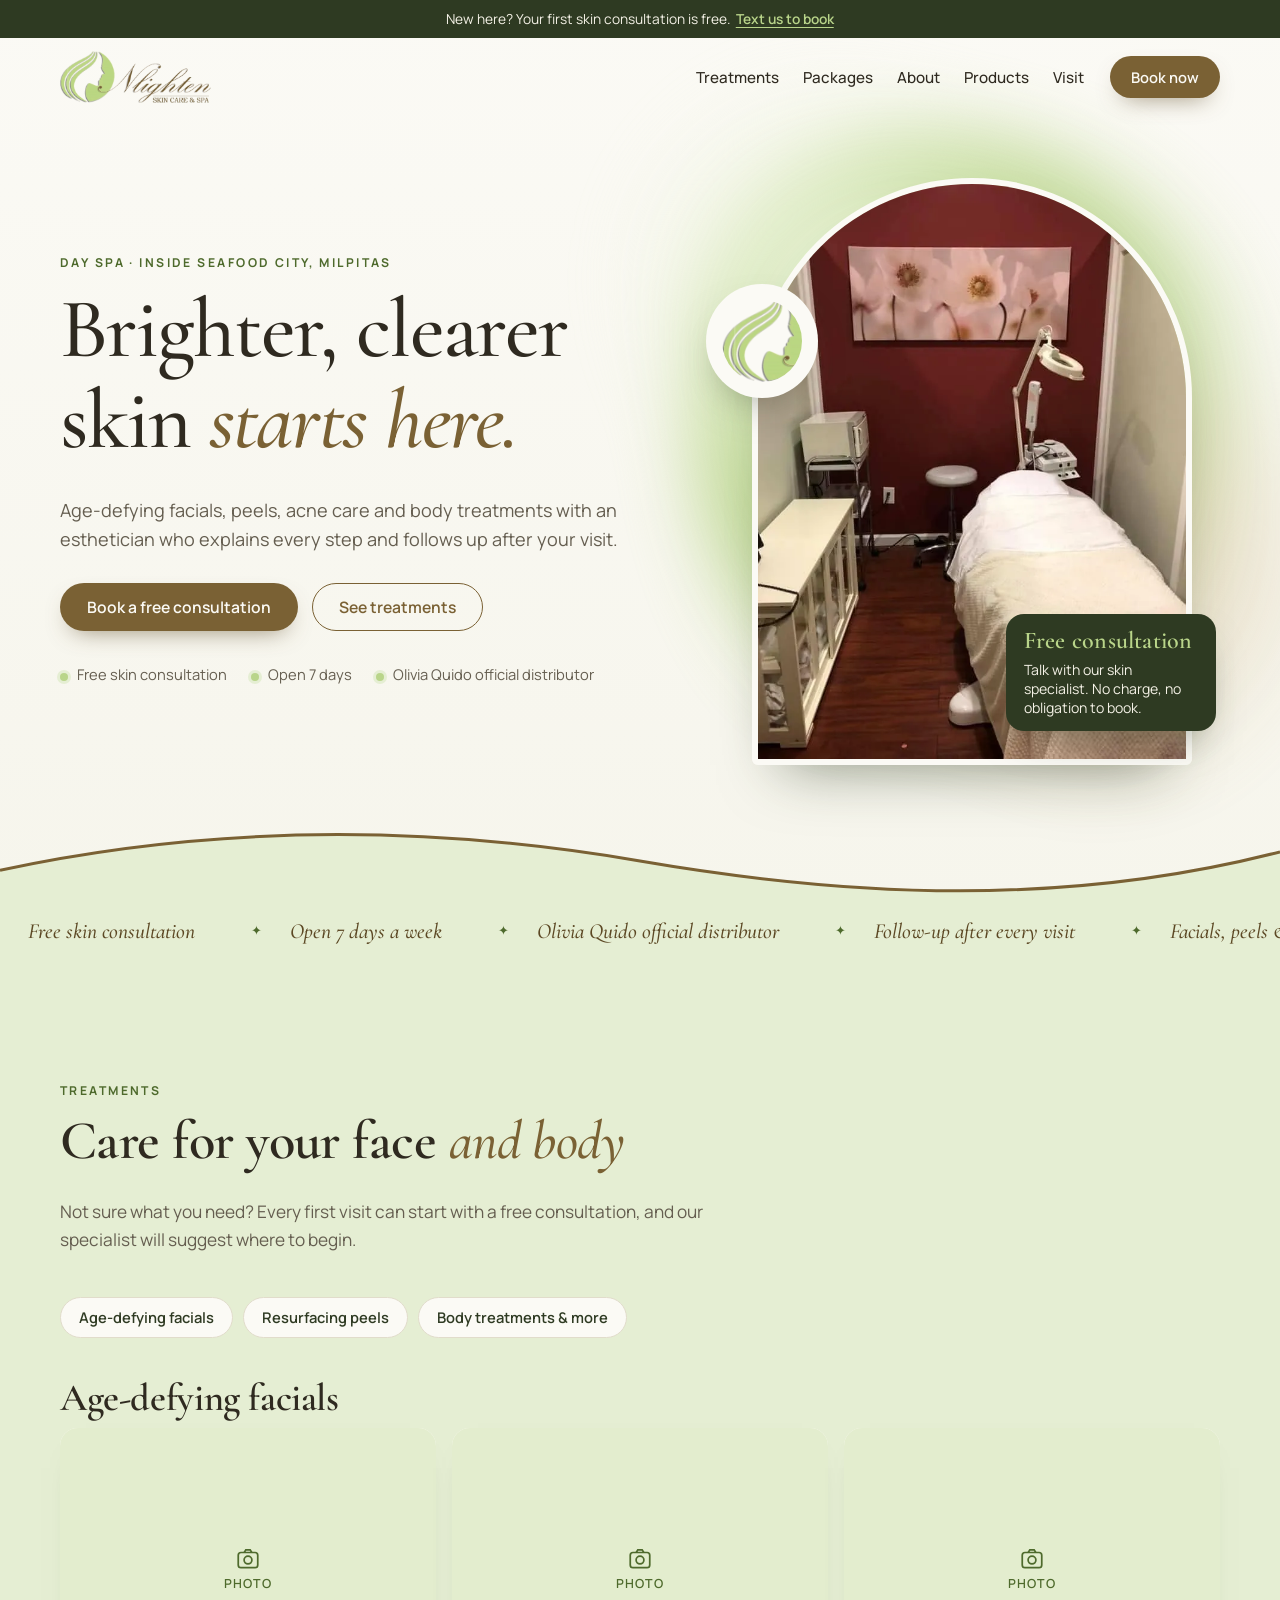
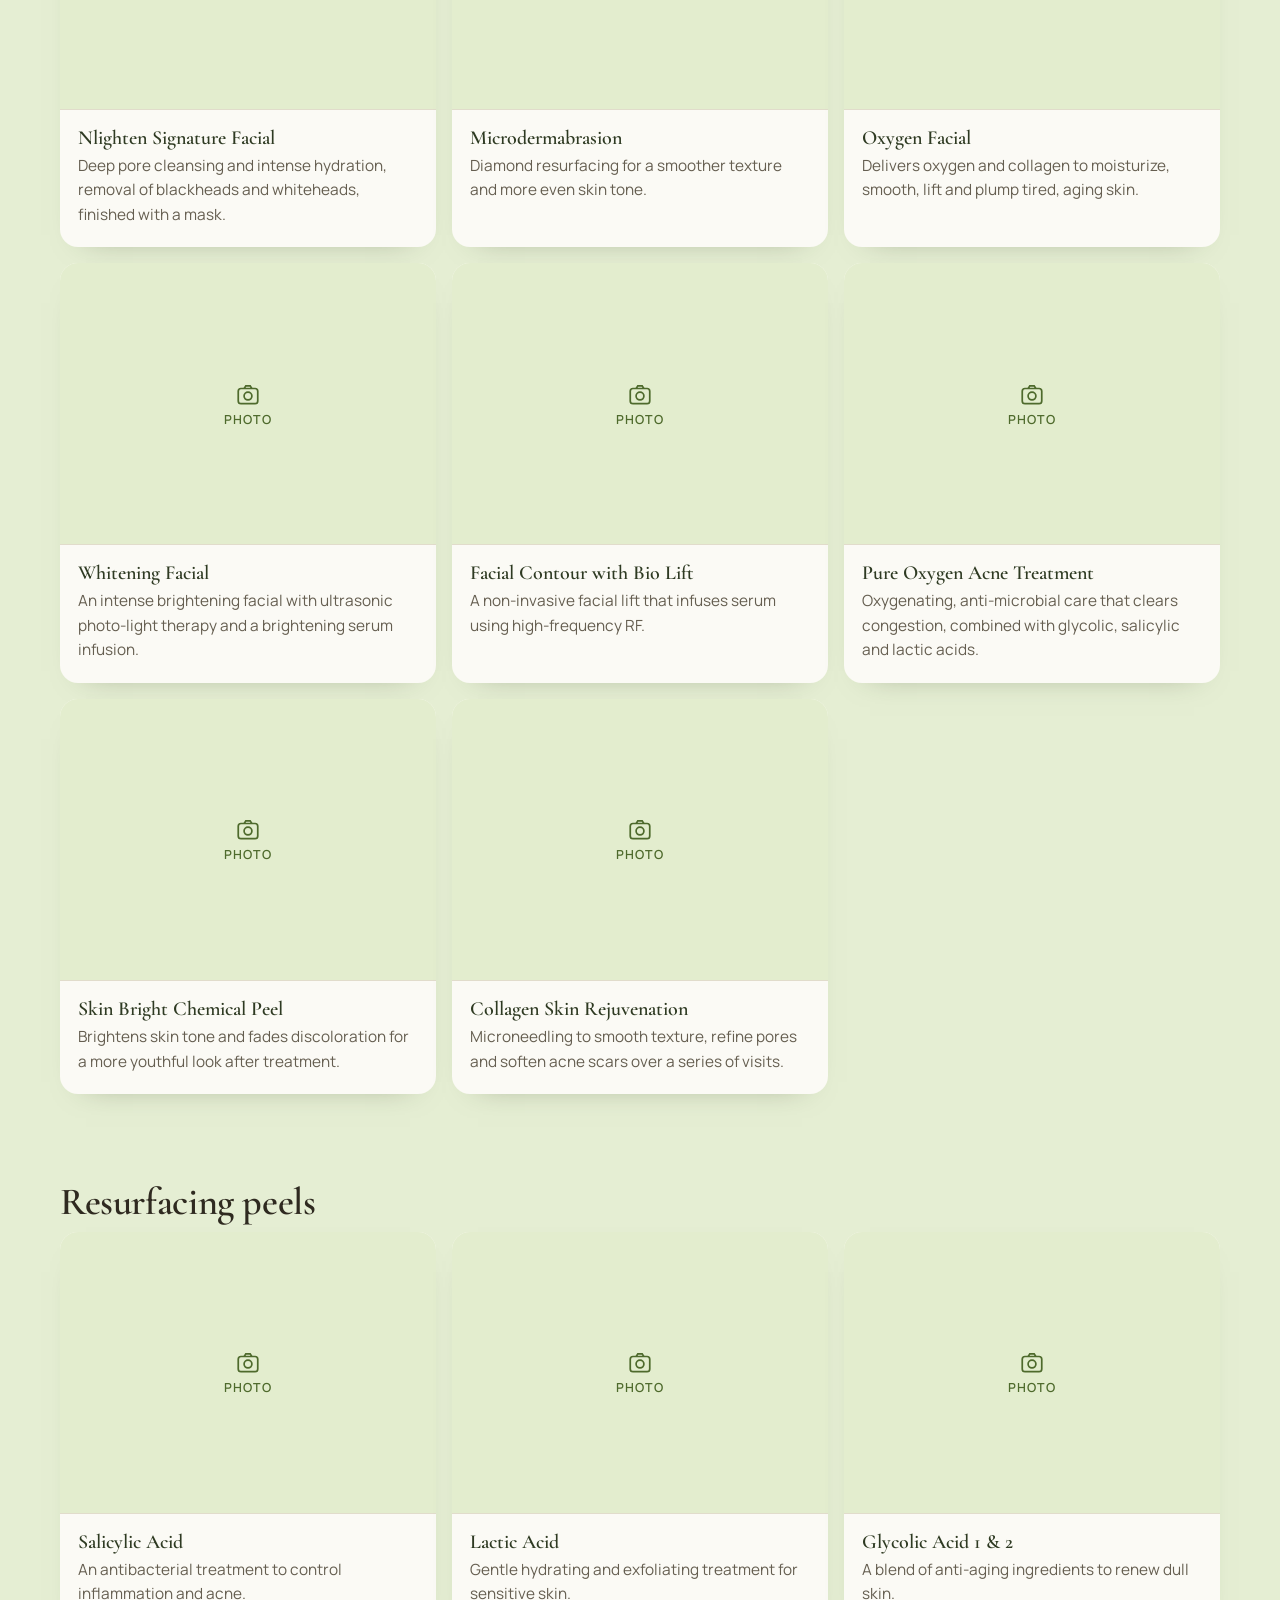
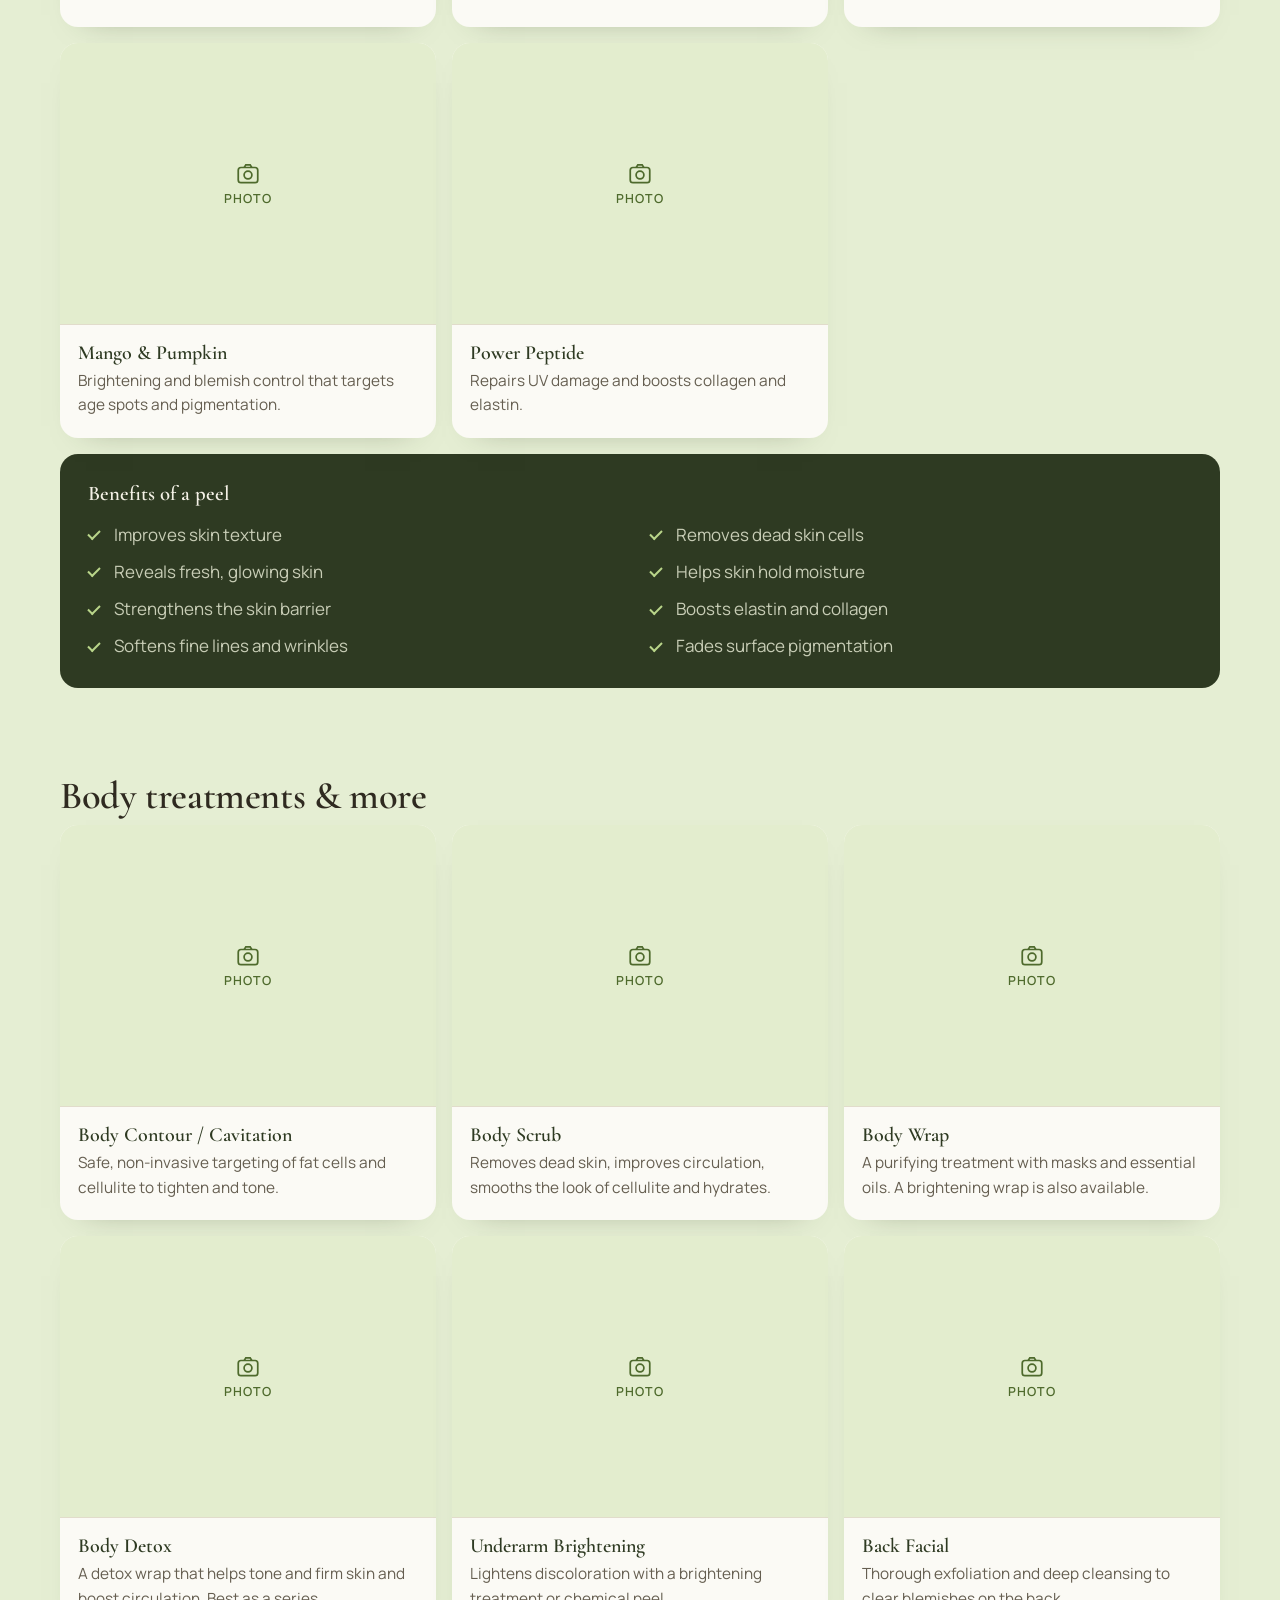
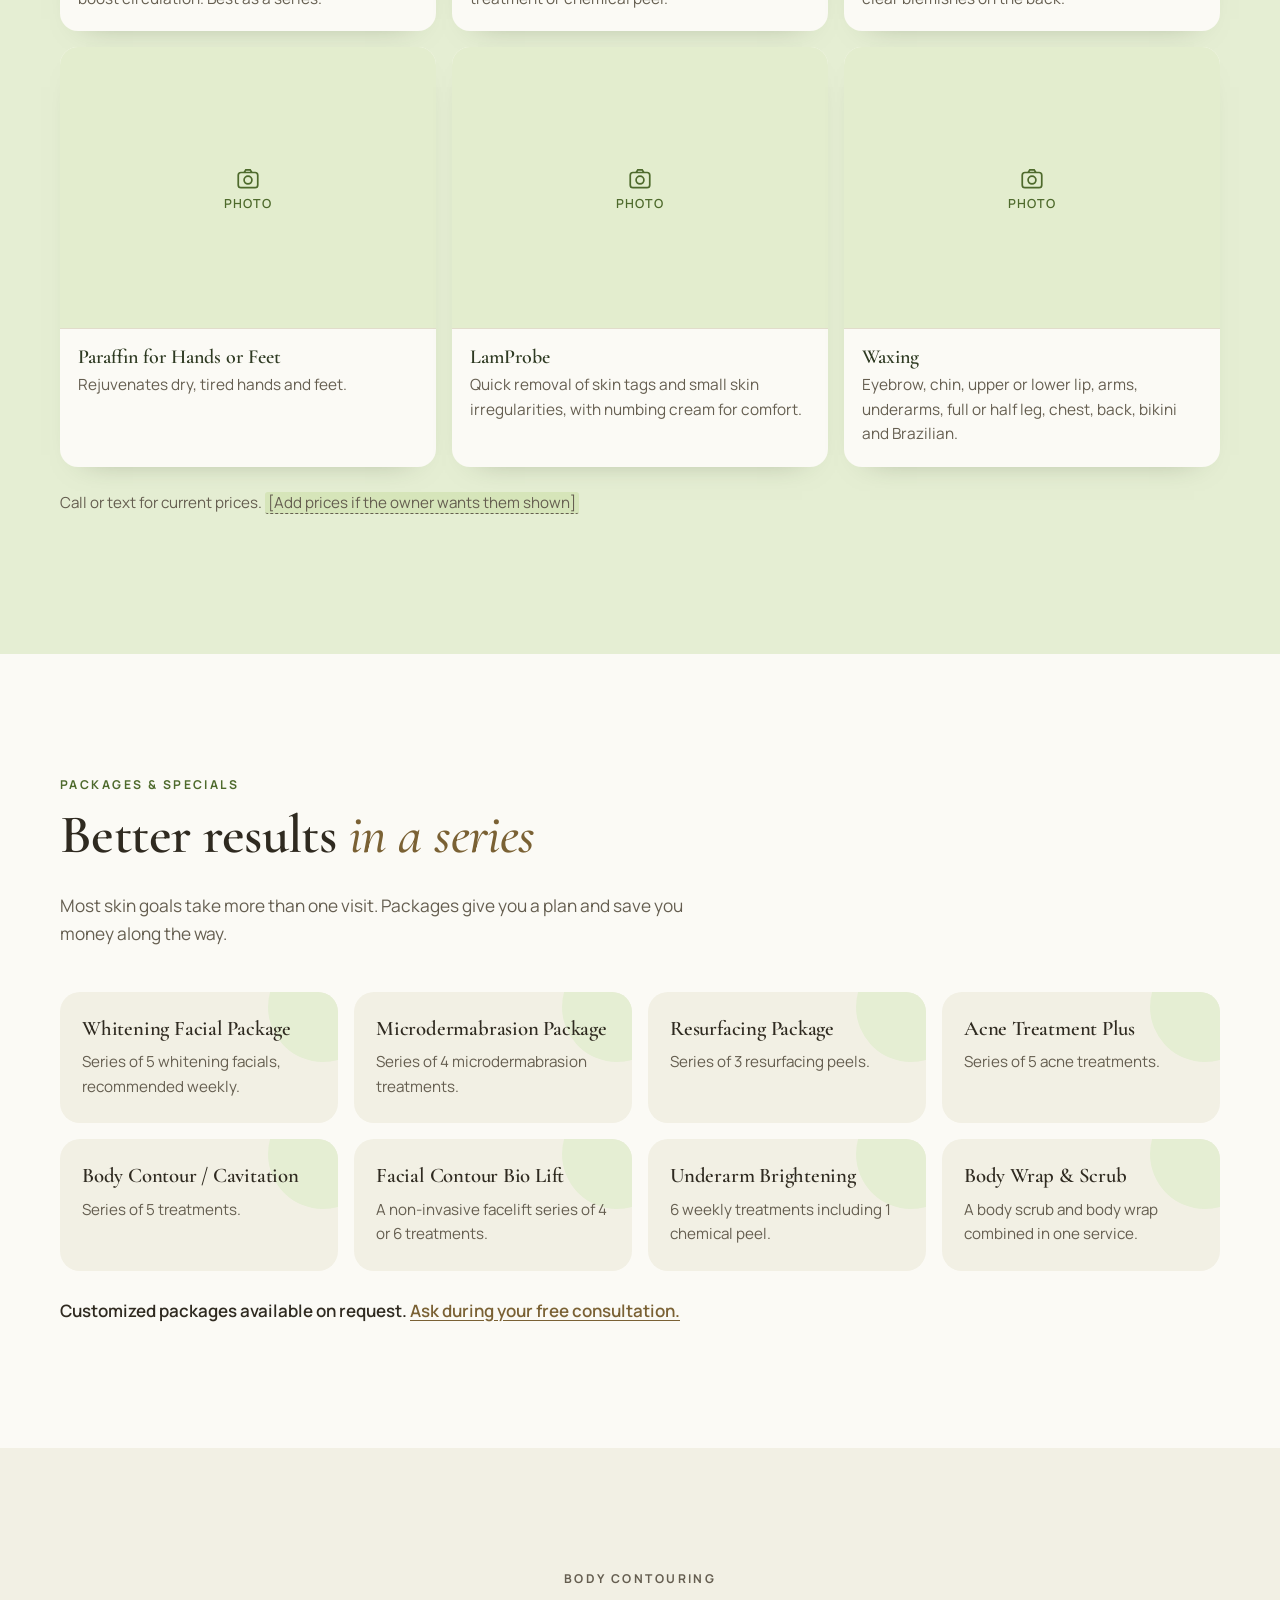
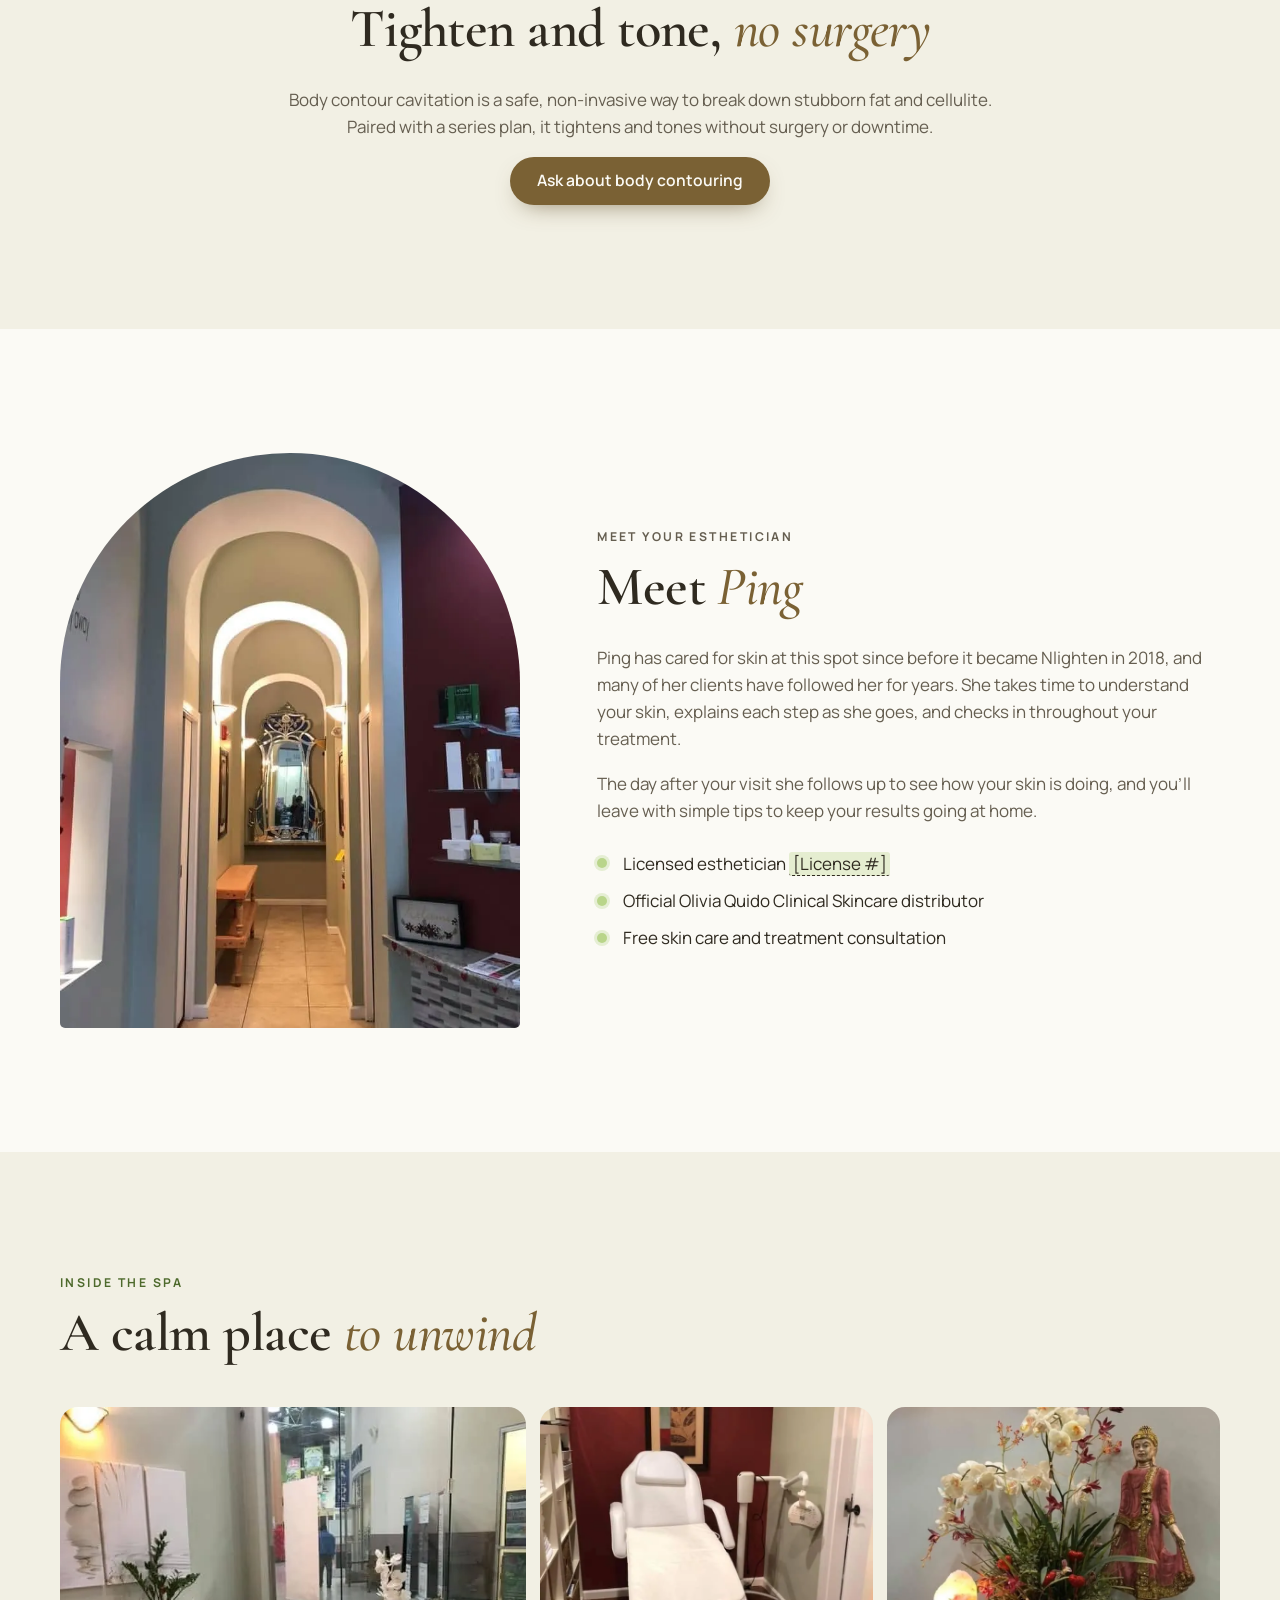
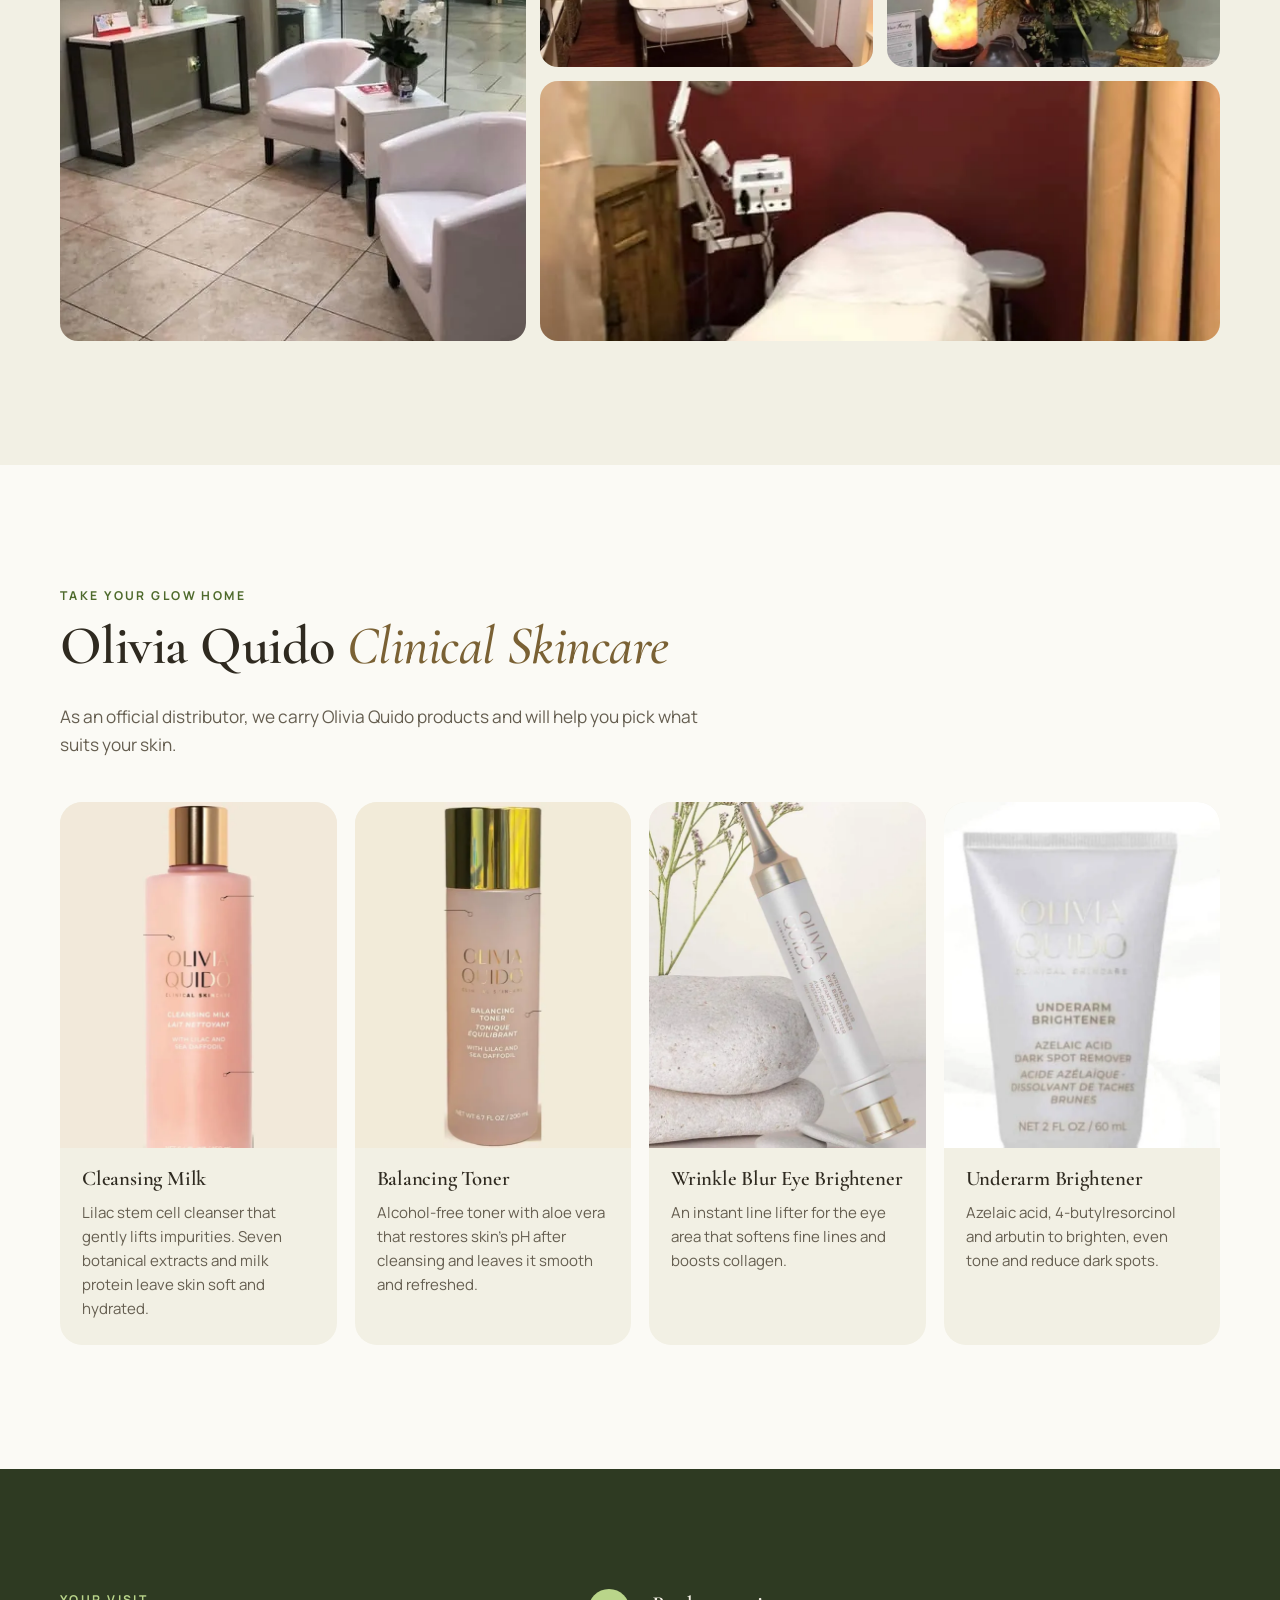
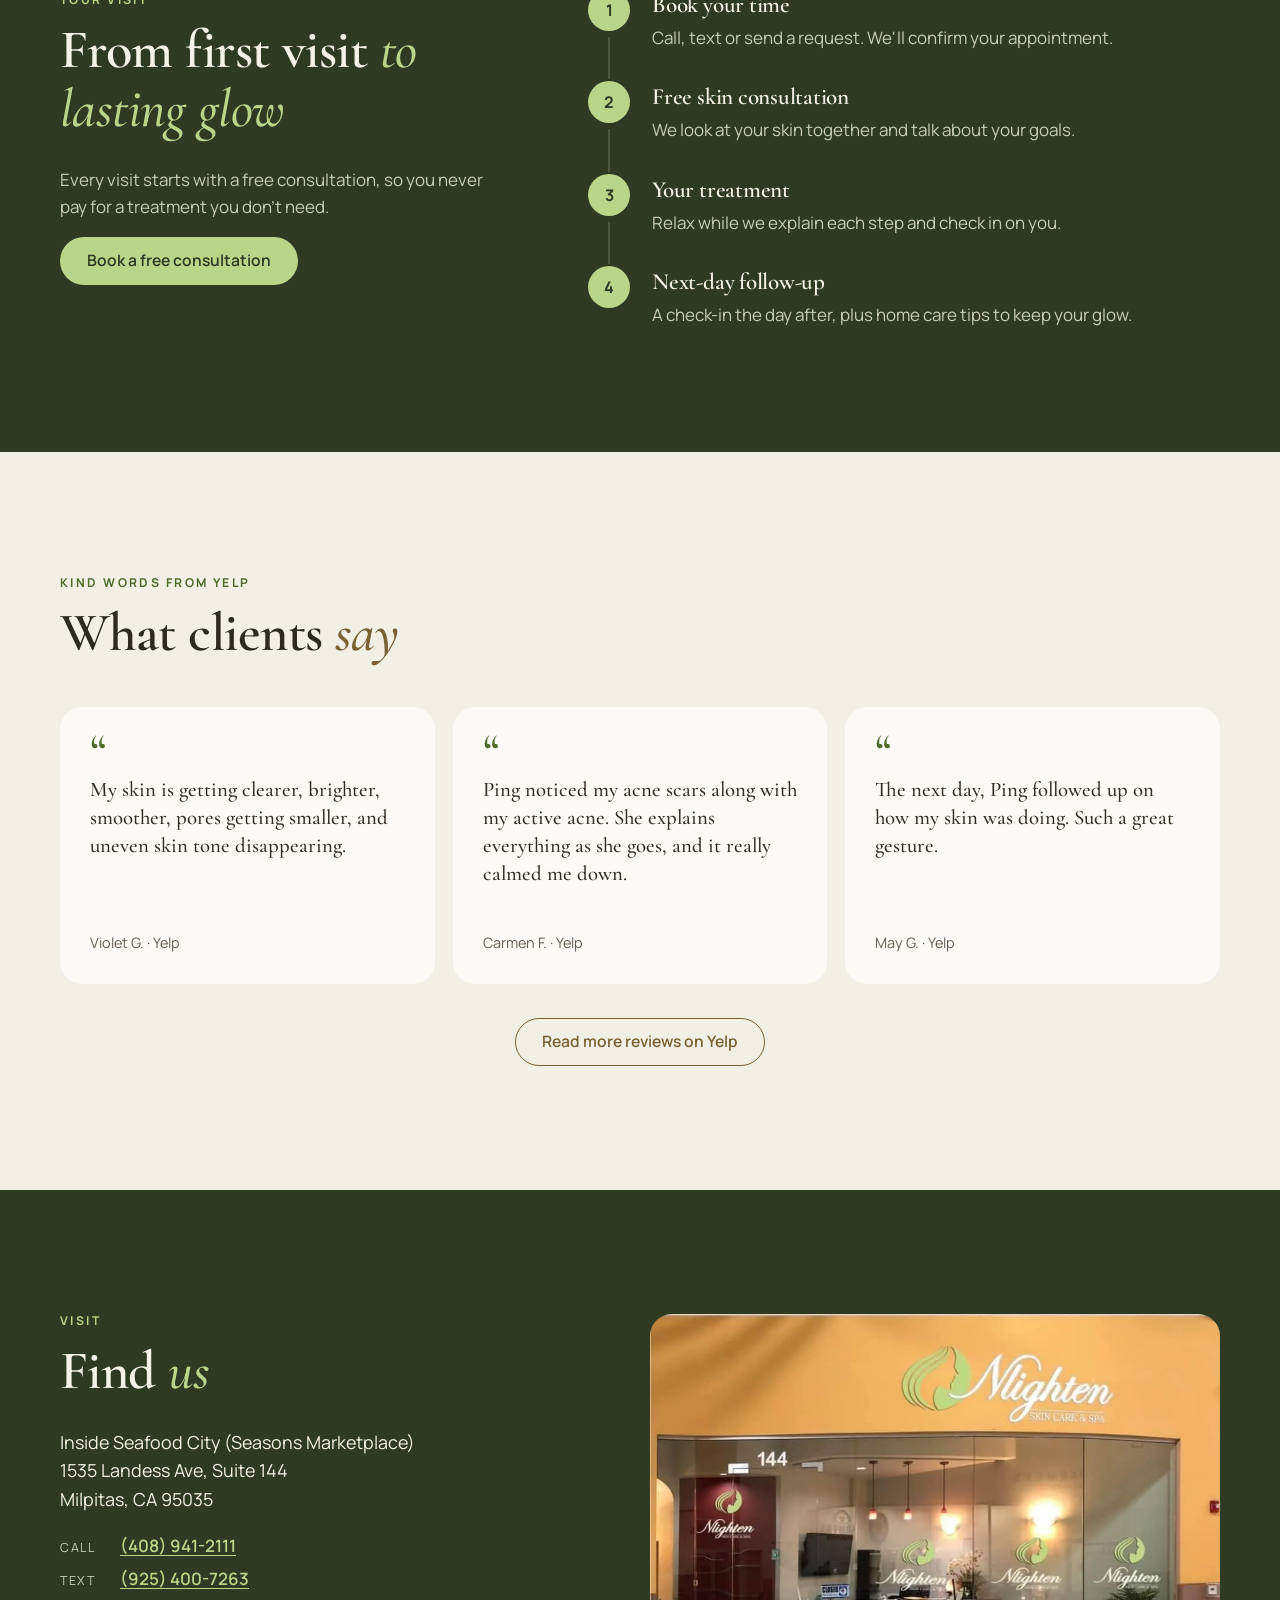
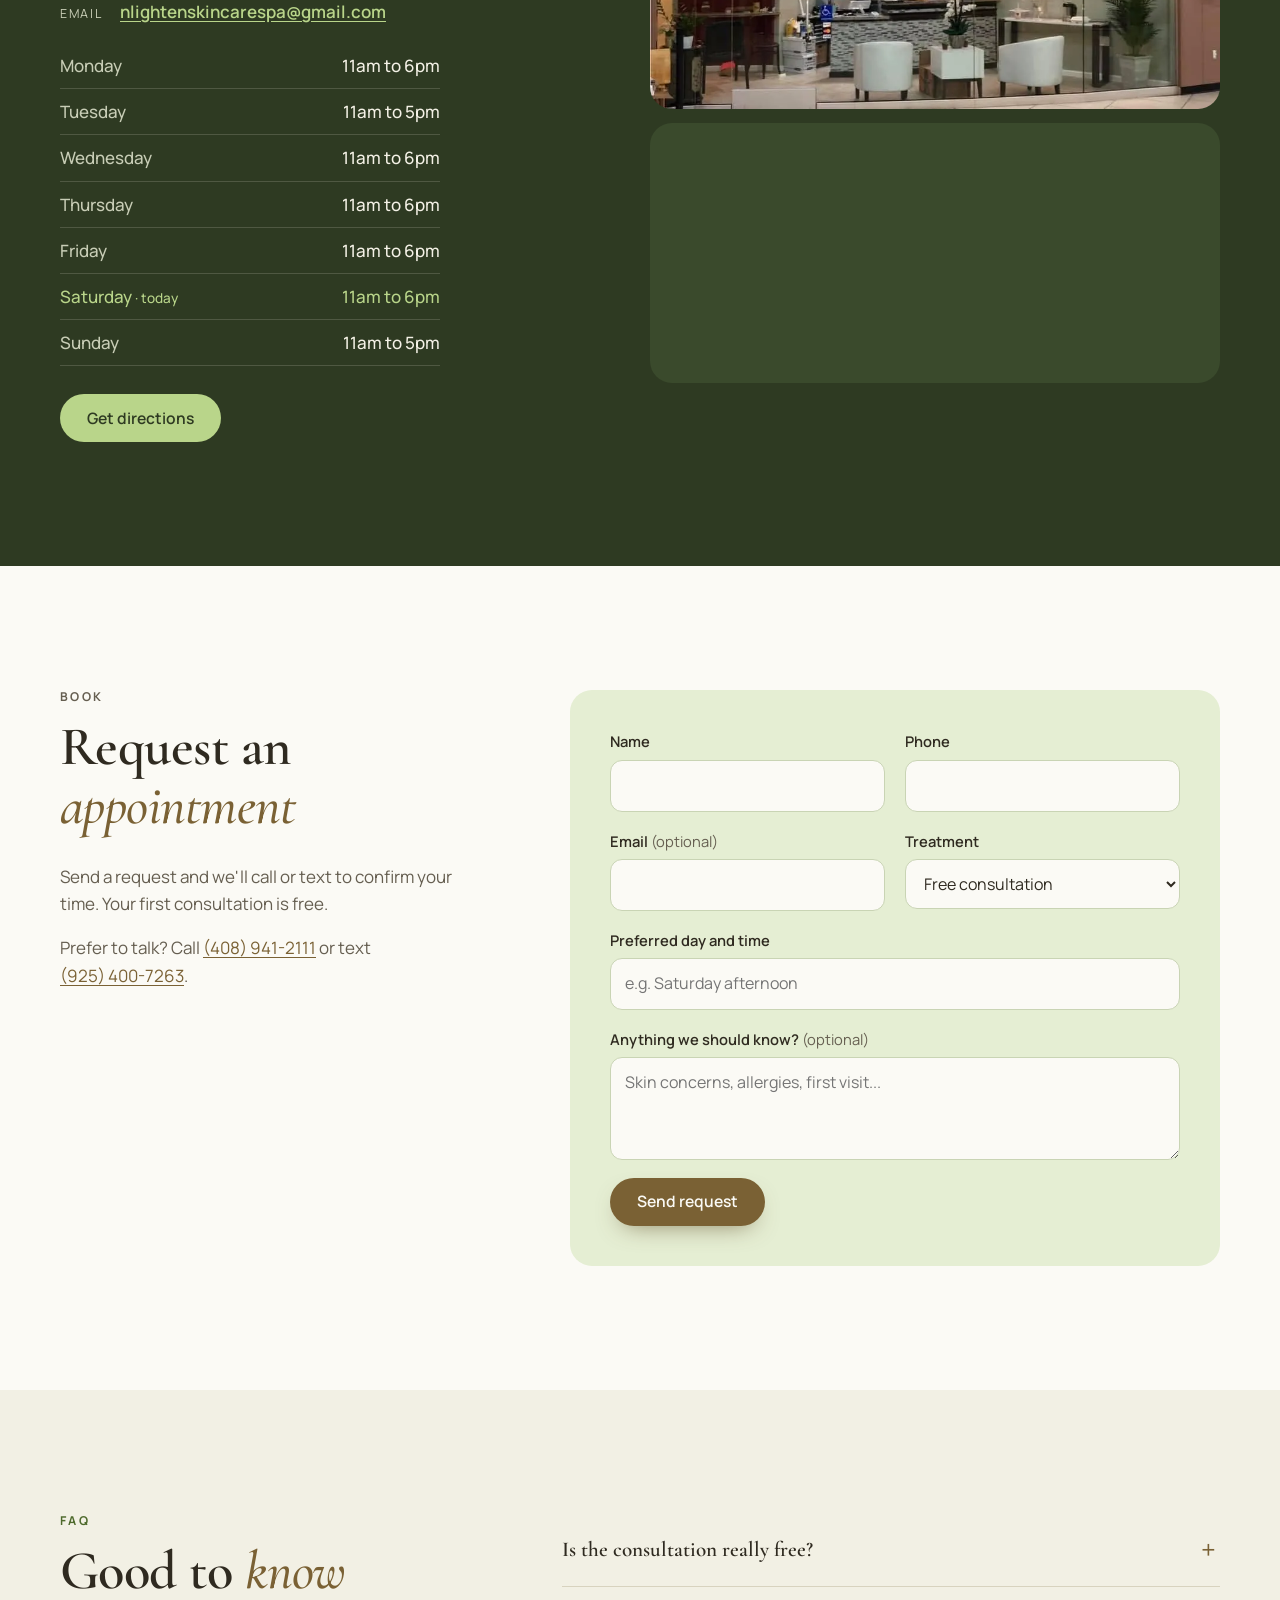
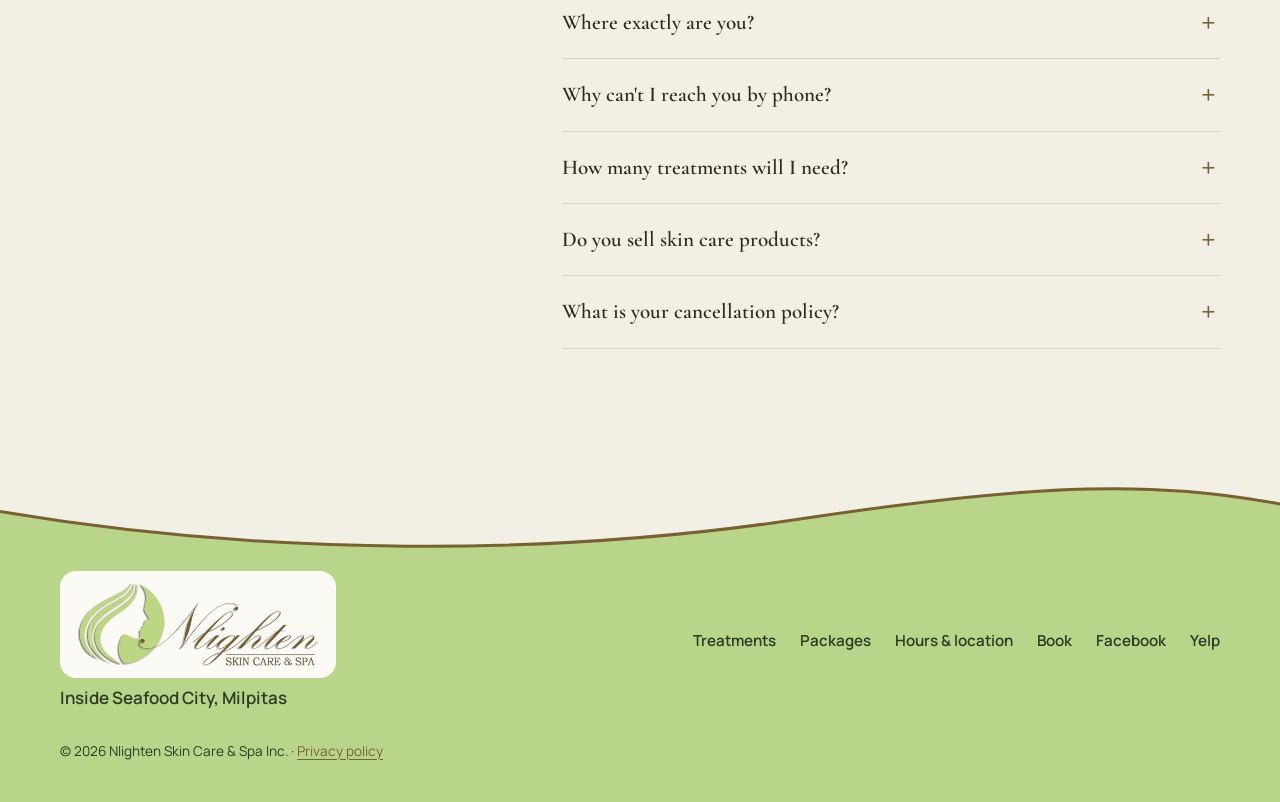
==== commit d8544a26: "Apply Mark's review notes - Say 'inside Seafood City' (address keeps Seasons Marketplace) - Use 'our" ====
--- a/index.html
+++ b/index.html
@@ -6,13 +6,13 @@
   <!-- Preview only: remove this noindex line once the owner approves the site -->
   <meta name="robots" content="noindex, nofollow">
   <title>Nlighten Skin Care &amp; Spa | Facials &amp; Skin Care in Milpitas, CA</title>
-  <meta name="description" content="Age-defying facials, microdermabrasion, peels, acne treatments, body contouring and waxing inside Seasons Marketplace, 1535 Landess Ave, Milpitas. Free consultation. (408) 941-2111.">
+  <meta name="description" content="Age-defying facials, microdermabrasion, peels, acne treatments, body contouring and waxing inside Seafood City, 1535 Landess Ave, Milpitas. Free consultation. (408) 941-2111.">
   <meta name="theme-color" content="#FBFAF5">
   <link rel="icon" href="favicon-32.png" sizes="32x32" type="image/png">
   <link rel="apple-touch-icon" href="apple-touch-icon.png">
   <meta property="og:type" content="website">
   <meta property="og:title" content="Nlighten Skin Care &amp; Spa | Milpitas">
-  <meta property="og:description" content="Facials, peels, acne care and body treatments inside Seasons Marketplace, Milpitas. Free skin care consultation.">
+  <meta property="og:description" content="Facials, peels, acne care and body treatments inside Seafood City, Milpitas. Free skin care consultation.">
   <meta property="og:url" content="https://markdv03.github.io/Nlighten-spa/">
   <meta property="og:site_name" content="Nlighten Skin Care &amp; Spa">
   <meta property="og:image" content="https://markdv03.github.io/Nlighten-spa/assets/img/share.jpg">
@@ -32,7 +32,7 @@
     "@context": "https://schema.org",
     "@type": "DaySpa",
     "name": "Nlighten Skin Care & Spa",
-    "description": "Day spa inside Seasons Marketplace in Milpitas offering age-defying facials, microdermabrasion, peels, acne treatments, body contouring, body wraps and waxing.",
+    "description": "Day spa inside Seafood City in Milpitas offering age-defying facials, microdermabrasion, peels, acne treatments, body contouring, body wraps and waxing.",
     "telephone": "+1-408-941-2111",
     "email": "nlightenskincarespa@gmail.com",
     "priceRange": "$$",
@@ -74,7 +74,7 @@
     <section class="hero" id="top">
       <div class="wrap hero__grid">
         <div class="hero__copy">
-          <p class="eyebrow">Day spa · Inside Seasons Marketplace, Milpitas</p>
+          <p class="eyebrow">Day spa · Inside Seafood City, Milpitas</p>
           <h1 class="hero__title">Brighter, clearer skin <em>starts here.</em></h1>
           <p class="hero__lead">Age-defying facials, peels, acne care and body treatments with an esthetician who explains every step and follows up after your visit.</p>
           <div class="hero__actions">
@@ -95,7 +95,7 @@
           </div>
           <div class="hero__photo"><img src="assets/img/treatment-room.webp" width="720" height="960" alt="" fetchpriority="high"></div>
           <img class="hero__mark" src="assets/img/logo-mark.webp" width="360" height="373" alt="">
-          <p class="hero__badge"><strong>Free consultation</strong> Talk with Ping about your skin. No charge, no obligation to book.</p>
+          <p class="hero__badge"><strong>Free consultation</strong> Talk with our skin specialist. No charge, no obligation to book.</p>
         </div>
       </div>
       <svg class="wave" viewBox="0 0 1440 120" preserveAspectRatio="none" aria-hidden="true">
@@ -107,8 +107,8 @@
     <!-- TICKER -->
     <div class="ticker">
       <div class="ticker__track">
-        <ul><li>Free skin consultation</li><li>Open 7 days a week</li><li>Olivia Quido official distributor</li><li>Follow-up after every visit</li><li>Facials, peels &amp; body care</li><li>Inside Seasons Marketplace, Milpitas</li></ul>
-        <ul aria-hidden="true"><li>Free skin consultation</li><li>Open 7 days a week</li><li>Olivia Quido official distributor</li><li>Follow-up after every visit</li><li>Facials, peels &amp; body care</li><li>Inside Seasons Marketplace, Milpitas</li></ul>
+        <ul><li>Free skin consultation</li><li>Open 7 days a week</li><li>Olivia Quido official distributor</li><li>Follow-up after every visit</li><li>Facials, peels &amp; body care</li><li>Inside Seafood City, Milpitas</li></ul>
+        <ul aria-hidden="true"><li>Free skin consultation</li><li>Open 7 days a week</li><li>Olivia Quido official distributor</li><li>Follow-up after every visit</li><li>Facials, peels &amp; body care</li><li>Inside Seafood City, Milpitas</li></ul>
       </div>
     </div>
 
@@ -118,7 +118,7 @@
         <div class="section__head" data-reveal>
           <p class="eyebrow">Treatments</p>
           <h2 id="treat-title">Care for your face <em>and body</em></h2>
-          <p class="section__lead">Not sure what you need? Every first visit can start with a free consultation, and Ping will suggest where to begin.</p>
+          <p class="section__lead">Not sure what you need? Every first visit can start with a free consultation, and our specialist will suggest where to begin.</p>
         </div>
 
         <nav class="jump" aria-label="Treatment types">
@@ -128,32 +128,30 @@
         </nav>
 
         <div class="cat" id="cat-facials" data-reveal>
-          <figure class="cat__photo"><img src="assets/img/treatment-room-chair.webp" width="720" height="960" alt="A private facial room at Nlighten with a treatment chair and magnifying lamp" loading="lazy" decoding="async"><figcaption>One of our private treatment rooms</figcaption></figure>
           <div class="cat__body">
             <h3 class="cat__title">Age-defying facials</h3>
             <ul class="cat__list">
-              <li><h4>Nlighten Signature Facial</h4><p>Deep pore cleansing and intense hydration, removal of blackheads and whiteheads, finished with a mask.</p></li>
-              <li><h4>Microdermabrasion</h4><p>Diamond resurfacing for a smoother texture and more even skin tone.</p></li>
-              <li><h4>Oxygen Facial</h4><p>Delivers oxygen and collagen to moisturize, smooth, lift and plump tired, aging skin.</p></li>
-              <li><h4>Whitening Facial</h4><p>An intense brightening facial with ultrasonic photo-light therapy and a brightening serum infusion.</p></li>
-              <li><h4>Facial Contour with Bio Lift</h4><p>A non-invasive facial lift that infuses serum using high-frequency RF.</p></li>
-              <li><h4>Pure Oxygen Acne Treatment</h4><p>Oxygenating, anti-microbial care that clears congestion, combined with glycolic, salicylic and lactic acids.</p></li>
-              <li><h4>Skin Bright Chemical Peel</h4><p>Brightens skin tone and fades discoloration for a more youthful look after treatment.</p></li>
-              <li><h4>Collagen Skin Rejuvenation</h4><p>Microneedling to smooth texture, refine pores and soften acne scars over a series of visits.</p></li>
+              <li><div class="svc-ph" aria-hidden="true"><svg viewBox="0 0 24 24" width="26" height="26" fill="none" stroke="currentColor" stroke-width="1.6"><rect x="3" y="6" width="18" height="14" rx="2.5"/><path d="M8.5 6l1.5-2.5h4L15.5 6"/><circle cx="12" cy="13" r="3.6"/></svg><span>Photo</span></div><div class="svc-txt"><h4>Nlighten Signature Facial</h4><p>Deep pore cleansing and intense hydration, removal of blackheads and whiteheads, finished with a mask.</p></div></li>
+              <li><div class="svc-ph" aria-hidden="true"><svg viewBox="0 0 24 24" width="26" height="26" fill="none" stroke="currentColor" stroke-width="1.6"><rect x="3" y="6" width="18" height="14" rx="2.5"/><path d="M8.5 6l1.5-2.5h4L15.5 6"/><circle cx="12" cy="13" r="3.6"/></svg><span>Photo</span></div><div class="svc-txt"><h4>Microdermabrasion</h4><p>Diamond resurfacing for a smoother texture and more even skin tone.</p></div></li>
+              <li><div class="svc-ph" aria-hidden="true"><svg viewBox="0 0 24 24" width="26" height="26" fill="none" stroke="currentColor" stroke-width="1.6"><rect x="3" y="6" width="18" height="14" rx="2.5"/><path d="M8.5 6l1.5-2.5h4L15.5 6"/><circle cx="12" cy="13" r="3.6"/></svg><span>Photo</span></div><div class="svc-txt"><h4>Oxygen Facial</h4><p>Delivers oxygen and collagen to moisturize, smooth, lift and plump tired, aging skin.</p></div></li>
+              <li><div class="svc-ph" aria-hidden="true"><svg viewBox="0 0 24 24" width="26" height="26" fill="none" stroke="currentColor" stroke-width="1.6"><rect x="3" y="6" width="18" height="14" rx="2.5"/><path d="M8.5 6l1.5-2.5h4L15.5 6"/><circle cx="12" cy="13" r="3.6"/></svg><span>Photo</span></div><div class="svc-txt"><h4>Whitening Facial</h4><p>An intense brightening facial with ultrasonic photo-light therapy and a brightening serum infusion.</p></div></li>
+              <li><div class="svc-ph" aria-hidden="true"><svg viewBox="0 0 24 24" width="26" height="26" fill="none" stroke="currentColor" stroke-width="1.6"><rect x="3" y="6" width="18" height="14" rx="2.5"/><path d="M8.5 6l1.5-2.5h4L15.5 6"/><circle cx="12" cy="13" r="3.6"/></svg><span>Photo</span></div><div class="svc-txt"><h4>Facial Contour with Bio Lift</h4><p>A non-invasive facial lift that infuses serum using high-frequency RF.</p></div></li>
+              <li><div class="svc-ph" aria-hidden="true"><svg viewBox="0 0 24 24" width="26" height="26" fill="none" stroke="currentColor" stroke-width="1.6"><rect x="3" y="6" width="18" height="14" rx="2.5"/><path d="M8.5 6l1.5-2.5h4L15.5 6"/><circle cx="12" cy="13" r="3.6"/></svg><span>Photo</span></div><div class="svc-txt"><h4>Pure Oxygen Acne Treatment</h4><p>Oxygenating, anti-microbial care that clears congestion, combined with glycolic, salicylic and lactic acids.</p></div></li>
+              <li><div class="svc-ph" aria-hidden="true"><svg viewBox="0 0 24 24" width="26" height="26" fill="none" stroke="currentColor" stroke-width="1.6"><rect x="3" y="6" width="18" height="14" rx="2.5"/><path d="M8.5 6l1.5-2.5h4L15.5 6"/><circle cx="12" cy="13" r="3.6"/></svg><span>Photo</span></div><div class="svc-txt"><h4>Skin Bright Chemical Peel</h4><p>Brightens skin tone and fades discoloration for a more youthful look after treatment.</p></div></li>
+              <li><div class="svc-ph" aria-hidden="true"><svg viewBox="0 0 24 24" width="26" height="26" fill="none" stroke="currentColor" stroke-width="1.6"><rect x="3" y="6" width="18" height="14" rx="2.5"/><path d="M8.5 6l1.5-2.5h4L15.5 6"/><circle cx="12" cy="13" r="3.6"/></svg><span>Photo</span></div><div class="svc-txt"><h4>Collagen Skin Rejuvenation</h4><p>Microneedling to smooth texture, refine pores and soften acne scars over a series of visits.</p></div></li>
             </ul>
           </div>
         </div>
 
         <div class="cat cat--flip" id="cat-peels" data-reveal>
-          <figure class="cat__photo"><img src="assets/img/product-toner.webp" width="560" height="700" alt="Olivia Quido Balancing Toner, one of the clinical skin care lines used at Nlighten" loading="lazy" decoding="async"><figcaption>Olivia Quido clinical skin care</figcaption></figure>
           <div class="cat__body">
             <h3 class="cat__title">Resurfacing peels</h3>
             <ul class="cat__list">
-              <li><h4>Salicylic Acid</h4><p>An antibacterial treatment to control inflammation and acne.</p></li>
-              <li><h4>Lactic Acid</h4><p>Gentle hydrating and exfoliating treatment for sensitive skin.</p></li>
-              <li><h4>Glycolic Acid 1 &amp; 2</h4><p>A blend of anti-aging ingredients to renew dull skin.</p></li>
-              <li><h4>Mango &amp; Pumpkin</h4><p>Brightening and blemish control that targets age spots and pigmentation.</p></li>
-              <li><h4>Power Peptide</h4><p>Repairs UV damage and boosts collagen and elastin.</p></li>
+              <li><div class="svc-ph" aria-hidden="true"><svg viewBox="0 0 24 24" width="26" height="26" fill="none" stroke="currentColor" stroke-width="1.6"><rect x="3" y="6" width="18" height="14" rx="2.5"/><path d="M8.5 6l1.5-2.5h4L15.5 6"/><circle cx="12" cy="13" r="3.6"/></svg><span>Photo</span></div><div class="svc-txt"><h4>Salicylic Acid</h4><p>An antibacterial treatment to control inflammation and acne.</p></div></li>
+              <li><div class="svc-ph" aria-hidden="true"><svg viewBox="0 0 24 24" width="26" height="26" fill="none" stroke="currentColor" stroke-width="1.6"><rect x="3" y="6" width="18" height="14" rx="2.5"/><path d="M8.5 6l1.5-2.5h4L15.5 6"/><circle cx="12" cy="13" r="3.6"/></svg><span>Photo</span></div><div class="svc-txt"><h4>Lactic Acid</h4><p>Gentle hydrating and exfoliating treatment for sensitive skin.</p></div></li>
+              <li><div class="svc-ph" aria-hidden="true"><svg viewBox="0 0 24 24" width="26" height="26" fill="none" stroke="currentColor" stroke-width="1.6"><rect x="3" y="6" width="18" height="14" rx="2.5"/><path d="M8.5 6l1.5-2.5h4L15.5 6"/><circle cx="12" cy="13" r="3.6"/></svg><span>Photo</span></div><div class="svc-txt"><h4>Glycolic Acid 1 &amp; 2</h4><p>A blend of anti-aging ingredients to renew dull skin.</p></div></li>
+              <li><div class="svc-ph" aria-hidden="true"><svg viewBox="0 0 24 24" width="26" height="26" fill="none" stroke="currentColor" stroke-width="1.6"><rect x="3" y="6" width="18" height="14" rx="2.5"/><path d="M8.5 6l1.5-2.5h4L15.5 6"/><circle cx="12" cy="13" r="3.6"/></svg><span>Photo</span></div><div class="svc-txt"><h4>Mango &amp; Pumpkin</h4><p>Brightening and blemish control that targets age spots and pigmentation.</p></div></li>
+              <li><div class="svc-ph" aria-hidden="true"><svg viewBox="0 0 24 24" width="26" height="26" fill="none" stroke="currentColor" stroke-width="1.6"><rect x="3" y="6" width="18" height="14" rx="2.5"/><path d="M8.5 6l1.5-2.5h4L15.5 6"/><circle cx="12" cy="13" r="3.6"/></svg><span>Photo</span></div><div class="svc-txt"><h4>Power Peptide</h4><p>Repairs UV damage and boosts collagen and elastin.</p></div></li>
             </ul>
             <aside class="benefits" aria-labelledby="peel-title">
             <h4 id="peel-title">Benefits of a peel</h4>
@@ -172,19 +170,18 @@
         </div>
 
         <div class="cat" id="cat-body" data-reveal>
-          <figure class="cat__photo"><img src="assets/img/body-contour-before-after.webp" width="533" height="329" alt="Before and after photos of a body contour treatment at Nlighten" loading="lazy" decoding="async"><figcaption>Body contour: before and after</figcaption></figure>
           <div class="cat__body">
             <h3 class="cat__title">Body treatments &amp; more</h3>
             <ul class="cat__list">
-              <li><h4>Body Contour / Cavitation</h4><p>Safe, non-invasive targeting of fat cells and cellulite to tighten and tone.</p></li>
-              <li><h4>Body Scrub</h4><p>Removes dead skin, improves circulation, smooths the look of cellulite and hydrates.</p></li>
-              <li><h4>Body Wrap</h4><p>A purifying treatment with masks and essential oils. A brightening wrap is also available.</p></li>
-              <li><h4>Body Detox</h4><p>A detox wrap that helps tone and firm skin and boost circulation. Best as a series.</p></li>
-              <li><h4>Underarm Brightening</h4><p>Lightens discoloration with a brightening treatment or chemical peel.</p></li>
-              <li><h4>Back Facial</h4><p>Thorough exfoliation and deep cleansing to clear blemishes on the back.</p></li>
-              <li><h4>Paraffin for Hands or Feet</h4><p>Rejuvenates dry, tired hands and feet.</p></li>
-              <li><h4>LamProbe</h4><p>Quick removal of skin tags and small skin irregularities, with numbing cream for comfort.</p></li>
-              <li><h4>Waxing</h4><p>Eyebrow, chin, upper or lower lip, arms, underarms, full or half leg, chest, back, bikini and Brazilian.</p></li>
+              <li><div class="svc-ph" aria-hidden="true"><svg viewBox="0 0 24 24" width="26" height="26" fill="none" stroke="currentColor" stroke-width="1.6"><rect x="3" y="6" width="18" height="14" rx="2.5"/><path d="M8.5 6l1.5-2.5h4L15.5 6"/><circle cx="12" cy="13" r="3.6"/></svg><span>Photo</span></div><div class="svc-txt"><h4>Body Contour / Cavitation</h4><p>Safe, non-invasive targeting of fat cells and cellulite to tighten and tone.</p></div></li>
+              <li><div class="svc-ph" aria-hidden="true"><svg viewBox="0 0 24 24" width="26" height="26" fill="none" stroke="currentColor" stroke-width="1.6"><rect x="3" y="6" width="18" height="14" rx="2.5"/><path d="M8.5 6l1.5-2.5h4L15.5 6"/><circle cx="12" cy="13" r="3.6"/></svg><span>Photo</span></div><div class="svc-txt"><h4>Body Scrub</h4><p>Removes dead skin, improves circulation, smooths the look of cellulite and hydrates.</p></div></li>
+              <li><div class="svc-ph" aria-hidden="true"><svg viewBox="0 0 24 24" width="26" height="26" fill="none" stroke="currentColor" stroke-width="1.6"><rect x="3" y="6" width="18" height="14" rx="2.5"/><path d="M8.5 6l1.5-2.5h4L15.5 6"/><circle cx="12" cy="13" r="3.6"/></svg><span>Photo</span></div><div class="svc-txt"><h4>Body Wrap</h4><p>A purifying treatment with masks and essential oils. A brightening wrap is also available.</p></div></li>
+              <li><div class="svc-ph" aria-hidden="true"><svg viewBox="0 0 24 24" width="26" height="26" fill="none" stroke="currentColor" stroke-width="1.6"><rect x="3" y="6" width="18" height="14" rx="2.5"/><path d="M8.5 6l1.5-2.5h4L15.5 6"/><circle cx="12" cy="13" r="3.6"/></svg><span>Photo</span></div><div class="svc-txt"><h4>Body Detox</h4><p>A detox wrap that helps tone and firm skin and boost circulation. Best as a series.</p></div></li>
+              <li><div class="svc-ph" aria-hidden="true"><svg viewBox="0 0 24 24" width="26" height="26" fill="none" stroke="currentColor" stroke-width="1.6"><rect x="3" y="6" width="18" height="14" rx="2.5"/><path d="M8.5 6l1.5-2.5h4L15.5 6"/><circle cx="12" cy="13" r="3.6"/></svg><span>Photo</span></div><div class="svc-txt"><h4>Underarm Brightening</h4><p>Lightens discoloration with a brightening treatment or chemical peel.</p></div></li>
+              <li><div class="svc-ph" aria-hidden="true"><svg viewBox="0 0 24 24" width="26" height="26" fill="none" stroke="currentColor" stroke-width="1.6"><rect x="3" y="6" width="18" height="14" rx="2.5"/><path d="M8.5 6l1.5-2.5h4L15.5 6"/><circle cx="12" cy="13" r="3.6"/></svg><span>Photo</span></div><div class="svc-txt"><h4>Back Facial</h4><p>Thorough exfoliation and deep cleansing to clear blemishes on the back.</p></div></li>
+              <li><div class="svc-ph" aria-hidden="true"><svg viewBox="0 0 24 24" width="26" height="26" fill="none" stroke="currentColor" stroke-width="1.6"><rect x="3" y="6" width="18" height="14" rx="2.5"/><path d="M8.5 6l1.5-2.5h4L15.5 6"/><circle cx="12" cy="13" r="3.6"/></svg><span>Photo</span></div><div class="svc-txt"><h4>Paraffin for Hands or Feet</h4><p>Rejuvenates dry, tired hands and feet.</p></div></li>
+              <li><div class="svc-ph" aria-hidden="true"><svg viewBox="0 0 24 24" width="26" height="26" fill="none" stroke="currentColor" stroke-width="1.6"><rect x="3" y="6" width="18" height="14" rx="2.5"/><path d="M8.5 6l1.5-2.5h4L15.5 6"/><circle cx="12" cy="13" r="3.6"/></svg><span>Photo</span></div><div class="svc-txt"><h4>LamProbe</h4><p>Quick removal of skin tags and small skin irregularities, with numbing cream for comfort.</p></div></li>
+              <li><div class="svc-ph" aria-hidden="true"><svg viewBox="0 0 24 24" width="26" height="26" fill="none" stroke="currentColor" stroke-width="1.6"><rect x="3" y="6" width="18" height="14" rx="2.5"/><path d="M8.5 6l1.5-2.5h4L15.5 6"/><circle cx="12" cy="13" r="3.6"/></svg><span>Photo</span></div><div class="svc-txt"><h4>Waxing</h4><p>Eyebrow, chin, upper or lower lip, arms, underarms, full or half leg, chest, back, bikini and Brazilian.</p></div></li>
             </ul>
           </div>
         </div>
@@ -202,14 +199,14 @@
           <p class="section__lead">Most skin goals take more than one visit. Packages give you a plan and save you money along the way.</p>
         </div>
         <div class="packs">
-          <article class="pack" data-reveal><p class="pack__n">5</p><h3>Whitening Facial Package</h3><p>Series of 5 whitening facials, recommended weekly.</p></article>
-          <article class="pack" data-reveal><p class="pack__n">4</p><h3>Microdermabrasion Package</h3><p>Series of 4 microdermabrasion treatments.</p></article>
-          <article class="pack" data-reveal><p class="pack__n">3</p><h3>Resurfacing Package</h3><p>Series of 3 resurfacing peels.</p></article>
-          <article class="pack" data-reveal><p class="pack__n">5</p><h3>Acne Treatment Plus</h3><p>Series of 5 acne treatments.</p></article>
-          <article class="pack" data-reveal><p class="pack__n">5</p><h3>Body Contour / Cavitation</h3><p>Series of 5 treatments.</p></article>
-          <article class="pack" data-reveal><p class="pack__n">4–6</p><h3>Facial Contour Bio Lift</h3><p>A non-invasive facelift series of 4 or 6 treatments.</p></article>
-          <article class="pack" data-reveal><p class="pack__n">6</p><h3>Underarm Brightening</h3><p>6 weekly treatments including 1 chemical peel.</p></article>
-          <article class="pack" data-reveal><p class="pack__n">2 in 1</p><h3>Body Wrap &amp; Scrub</h3><p>A body scrub and body wrap combined in one service.</p></article>
+          <article class="pack" data-reveal><h3>Whitening Facial Package</h3><p>Series of 5 whitening facials, recommended weekly.</p></article>
+          <article class="pack" data-reveal><h3>Microdermabrasion Package</h3><p>Series of 4 microdermabrasion treatments.</p></article>
+          <article class="pack" data-reveal><h3>Resurfacing Package</h3><p>Series of 3 resurfacing peels.</p></article>
+          <article class="pack" data-reveal><h3>Acne Treatment Plus</h3><p>Series of 5 acne treatments.</p></article>
+          <article class="pack" data-reveal><h3>Body Contour / Cavitation</h3><p>Series of 5 treatments.</p></article>
+          <article class="pack" data-reveal><h3>Facial Contour Bio Lift</h3><p>A non-invasive facelift series of 4 or 6 treatments.</p></article>
+          <article class="pack" data-reveal><h3>Underarm Brightening</h3><p>6 weekly treatments including 1 chemical peel.</p></article>
+          <article class="pack" data-reveal><h3>Body Wrap &amp; Scrub</h3><p>A body scrub and body wrap combined in one service.</p></article>
         </div>
         <p class="packs__note" data-reveal>Customized packages available on request. <a href="#book">Ask during your free consultation.</a></p>
       </div>
@@ -217,14 +214,10 @@
 
     <!-- RESULTS -->
     <section class="section section--cream" aria-labelledby="results-title">
-      <div class="wrap results">
-        <figure class="results__img" data-reveal>
-          <img src="assets/img/body-contour-before-after.webp" width="533" height="329" loading="lazy" alt="Side view of a client's waist before and after a body contour cavitation series, showing a smoother, slimmer profile after.">
-          <figcaption>Before and after a body contour series</figcaption>
-        </figure>
+      <div class="wrap results results--solo">
         <div data-reveal>
-          <p class="eyebrow">Results</p>
-          <h2 id="results-title">Real clients, <em>real change</em></h2>
+          <p class="eyebrow">Body contouring</p>
+          <h2 id="results-title">Tighten and tone, <em>no surgery</em></h2>
           <p>Body contour cavitation is a safe, non-invasive way to break down stubborn fat and cellulite. Paired with a series plan, it tightens and tones without surgery or downtime.</p>
           <a class="btn btn--primary" href="#book">Ask about body contouring</a>
         </div>
@@ -257,7 +250,6 @@
         <div class="section__head" data-reveal>
           <p class="eyebrow">Inside the spa</p>
           <h2 id="gallery-title">A calm place <em>to unwind</em></h2>
-          <p class="section__lead">Private treatment rooms, soft lighting and a quiet lounge, tucked inside Seasons Marketplace.</p>
         </div>
         <div class="gallery" data-reveal>
           <figure class="g g1"><img src="assets/img/lobby.webp" width="960" height="720" loading="lazy" alt="Front lounge with white armchairs, orchids and spa artwork"></figure>
@@ -299,16 +291,18 @@
 
     <!-- HOW A VISIT WORKS -->
     <section class="section section--forest" aria-labelledby="steps-title">
-      <div class="wrap">
-        <div class="section__head" data-reveal>
+      <div class="wrap journey">
+        <div class="journey__head" data-reveal>
           <p class="eyebrow">Your visit</p>
-          <h2 id="steps-title">What to <em>expect</em></h2>
-        </div>
-        <ol class="steps">
-          <li class="step" data-reveal><span class="step__n">01</span><h3>Book</h3><p>Call, text or send a request. We'll confirm your time.</p></li>
-          <li class="step" data-reveal><span class="step__n">02</span><h3>Free consultation</h3><p>We look at your skin together and talk about your goals.</p></li>
-          <li class="step" data-reveal><span class="step__n">03</span><h3>Treatment</h3><p>Relax while Ping explains each step and checks in on you.</p></li>
-          <li class="step" data-reveal><span class="step__n">04</span><h3>Follow-up</h3><p>A check-in the next day, plus home care tips to keep your glow.</p></li>
+          <h2 id="steps-title">From first visit <em>to lasting glow</em></h2>
+          <p>Every visit starts with a free consultation, so you never pay for a treatment you don't need.</p>
+          <a class="btn btn--light" href="#book">Book a free consultation</a>
+        </div>
+        <ol class="timeline">
+          <li data-reveal><h3>Book your time</h3><p>Call, text or send a request. We'll confirm your appointment.</p></li>
+          <li data-reveal><h3>Free skin consultation</h3><p>We look at your skin together and talk about your goals.</p></li>
+          <li data-reveal><h3>Your treatment</h3><p>Relax while we explain each step and check in on you.</p></li>
+          <li data-reveal><h3>Next-day follow-up</h3><p>A check-in the day after, plus home care tips to keep your glow.</p></li>
         </ol>
       </div>
     </section>
@@ -336,7 +330,7 @@
           <p class="eyebrow">Visit</p>
           <h2 id="visit-title">Find <em>us</em></h2>
           <address>
-            Inside Seasons Marketplace<br>
+            Inside Seafood City (Seasons Marketplace)<br>
             1535 Landess Ave, Suite 144<br>
             Milpitas, CA 95035
           </address>
@@ -435,7 +429,7 @@
         </div>
         <div class="faq__list" data-reveal>
           <details><summary>Is the consultation really free?</summary><p>Yes. We'll look at your skin, talk about your goals and suggest a treatment plan, with no obligation to book.</p></details>
-          <details><summary>Where exactly are you?</summary><p>Inside Seasons Marketplace at 1535 Landess Ave, Suite 144, in Milpitas.</p></details>
+          <details><summary>Where exactly are you?</summary><p>Inside Seafood City (Seasons Marketplace) at 1535 Landess Ave, Suite 144, in Milpitas.</p></details>
           <details><summary>Why can't I reach you by phone?</summary><p>If we're with a client we may not pick up. Send a text to (925) 400-7263 and we'll get back to you as soon as we can.</p></details>
           <details><summary>How many treatments will I need?</summary><p>It depends on your skin and goals. Many treatments work best as a series, which is why we offer packages. We'll recommend a plan at your consultation.</p></details>
           <details><summary>Do you sell skin care products?</summary><p>Yes. We're an official distributor of Olivia Quido Clinical Skincare and will help you choose what suits your skin.</p></details>
@@ -454,7 +448,7 @@
       <div class="wrap foot__inner">
         <div>
           <img class="foot__logo" src="assets/img/logo.webp" width="900" height="311" alt="Nlighten Skin Care &amp; Spa" loading="lazy">
-          <p class="foot__tag">Inside Seasons Marketplace, Milpitas</p>
+          <p class="foot__tag">Inside Seafood City, Milpitas</p>
         </div>
         <div class="foot__links">
           <a href="#treatments">Treatments</a>
--- a/styles.css
+++ b/styles.css
@@ -422,3 +422,39 @@
 }
 @media (max-width: 520px) { .cat .benefits ul { grid-template-columns: 1fr; } }
 @media (max-width: 860px) { .cat__list li { padding: 14px 0; } .cat__list h4 { font-size: 1.15rem; } .cat__list p { font-size: .92rem; } }
+
+/* v5: a picture box for every treatment */
+.cat { display: block; }
+.cat__list { display: grid; grid-template-columns: repeat(3, minmax(0, 1fr)); gap: 16px; background: none; padding: 0; border-radius: 0; }
+.cat__list li { padding: 0; border: 0; background: var(--paper); border-radius: 18px; overflow: hidden; display: flex; flex-direction: column; box-shadow: 0 14px 30px -26px rgba(46, 58, 34, .5); }
+.cat__list li:last-child { border: 0; }
+.svc-ph { aspect-ratio: 4 / 3; display: grid; place-content: center; justify-items: center; gap: 6px; background: color-mix(in srgb, var(--sage-mid) 55%, var(--paper)); color: var(--sage-deep); font: 600 .78rem/1 var(--sans); letter-spacing: .08em; text-transform: uppercase; border-bottom: 1px solid var(--line); }
+.svc-ph img { display: block; width: 100%; height: 100%; object-fit: cover; }
+.svc-ph:has(img) { display: block; }
+.svc-txt { padding: 16px 18px 20px; }
+.cat .benefits { margin-top: 16px; }
+@media (max-width: 980px) { .cat__list { grid-template-columns: repeat(2, minmax(0, 1fr)); } }
+@media (max-width: 560px) {
+  .cat__list { grid-template-columns: 1fr; gap: 10px; }
+  .cat__list li { flex-direction: row; align-items: stretch; }
+  .svc-ph { aspect-ratio: auto; width: 96px; flex: none; border-bottom: 0; border-right: 1px solid var(--line); font-size: .66rem; }
+  .svc-txt { padding: 14px 16px; min-width: 0; }
+}
+
+/* v5: body contour callout without a photo */
+.results--solo { grid-template-columns: 1fr; max-width: 720px; text-align: center; }
+.results--solo .btn { margin-inline: auto; }
+
+/* v5: visit timeline */
+.journey { display: grid; grid-template-columns: minmax(0, 5fr) minmax(0, 7fr); gap: clamp(32px, 6vw, 80px); align-items: start; }
+.journey__head { position: sticky; top: 110px; }
+.journey__head p:not(.eyebrow) { color: var(--muted-dark); max-width: 30em; }
+.timeline { list-style: none; margin: 0; padding: 0; counter-reset: tl; display: grid; }
+.timeline li { counter-increment: tl; position: relative; padding: 0 0 34px 64px; }
+.timeline li:last-child { padding-bottom: 0; }
+.timeline li::before { content: counter(tl); position: absolute; left: 0; top: -4px; width: 42px; height: 42px; border-radius: 50%; display: grid; place-items: center; background: var(--sage); color: var(--forest); font: 700 1rem/1 var(--sans); }
+.timeline li::after { content: ""; position: absolute; left: 20px; top: 44px; bottom: 6px; width: 2px; background: var(--line-dark); }
+.timeline li:last-child::after { display: none; }
+.timeline h3 { color: var(--on-dark); font-size: 1.45rem; margin: 0 0 6px; }
+.timeline p { margin: 0; color: var(--muted-dark); max-width: 34em; }
+@media (max-width: 860px) { .journey { grid-template-columns: 1fr; } .journey__head { position: static; } }
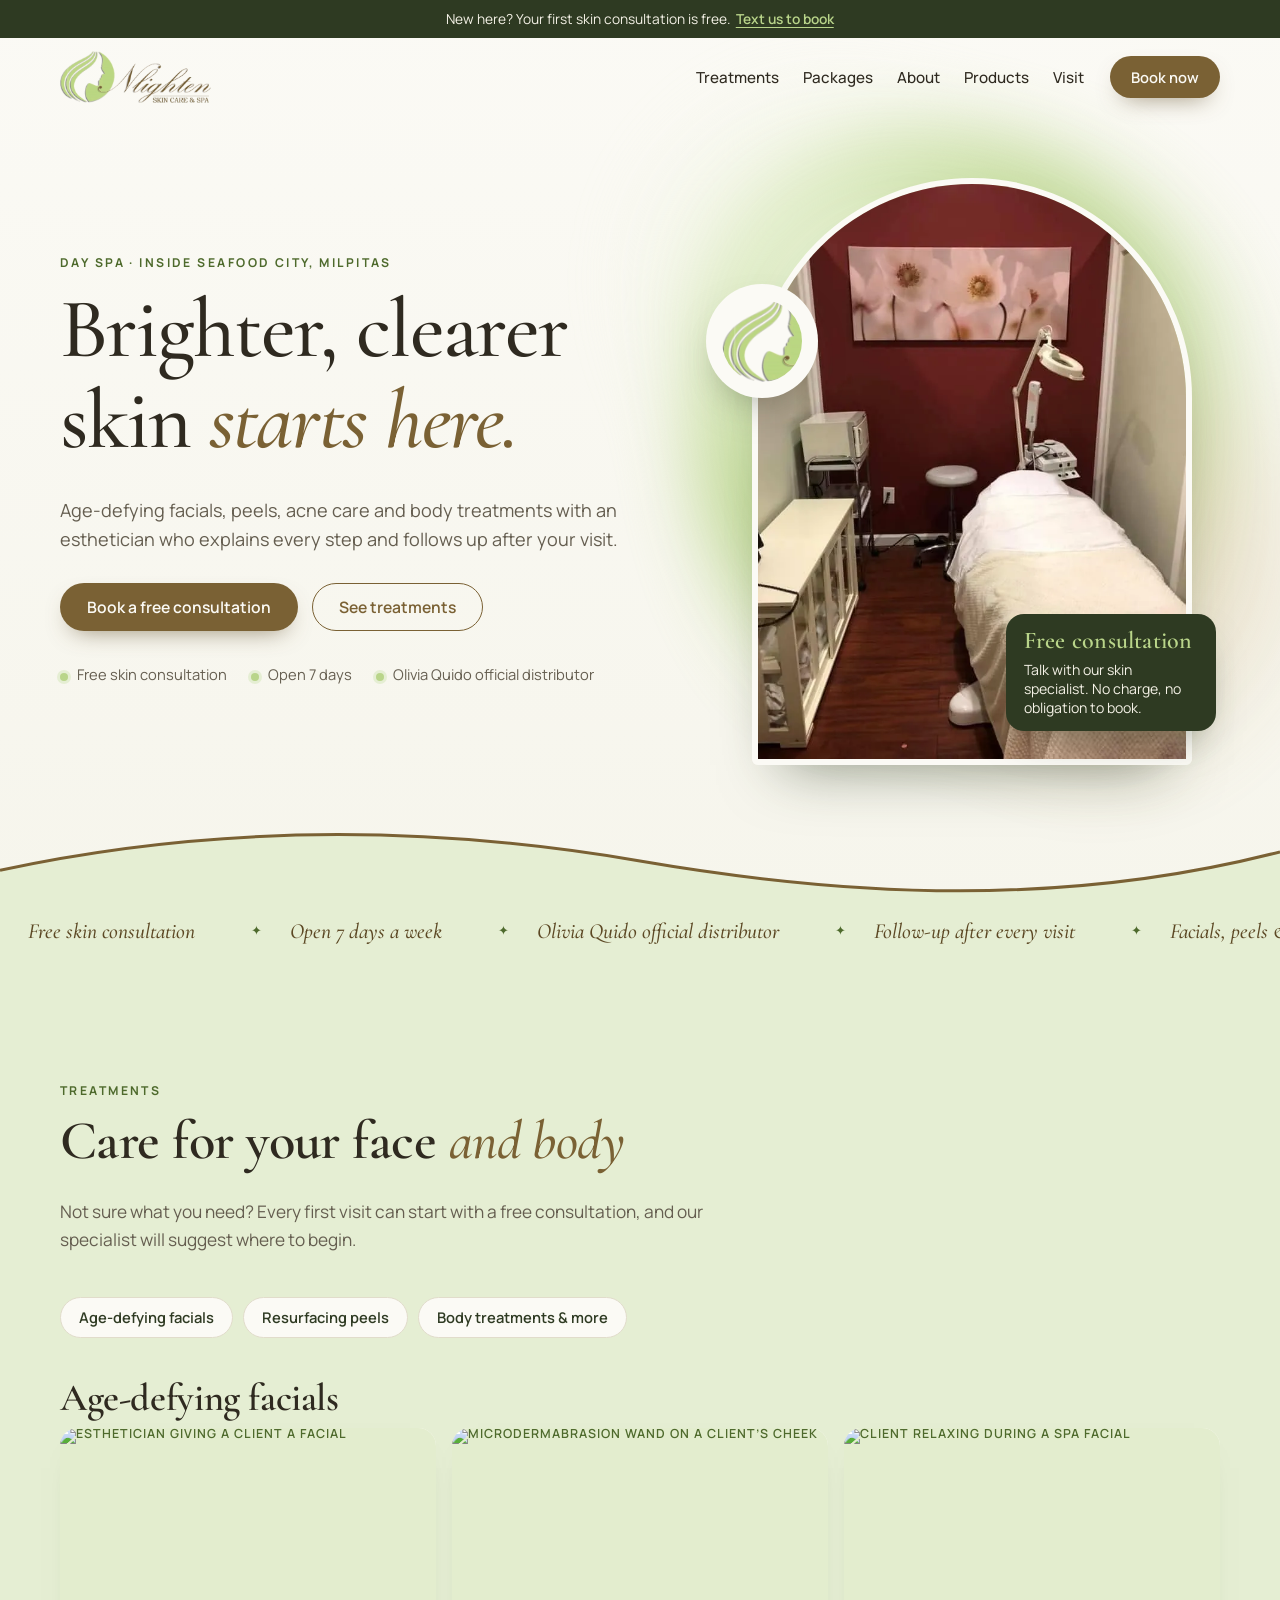
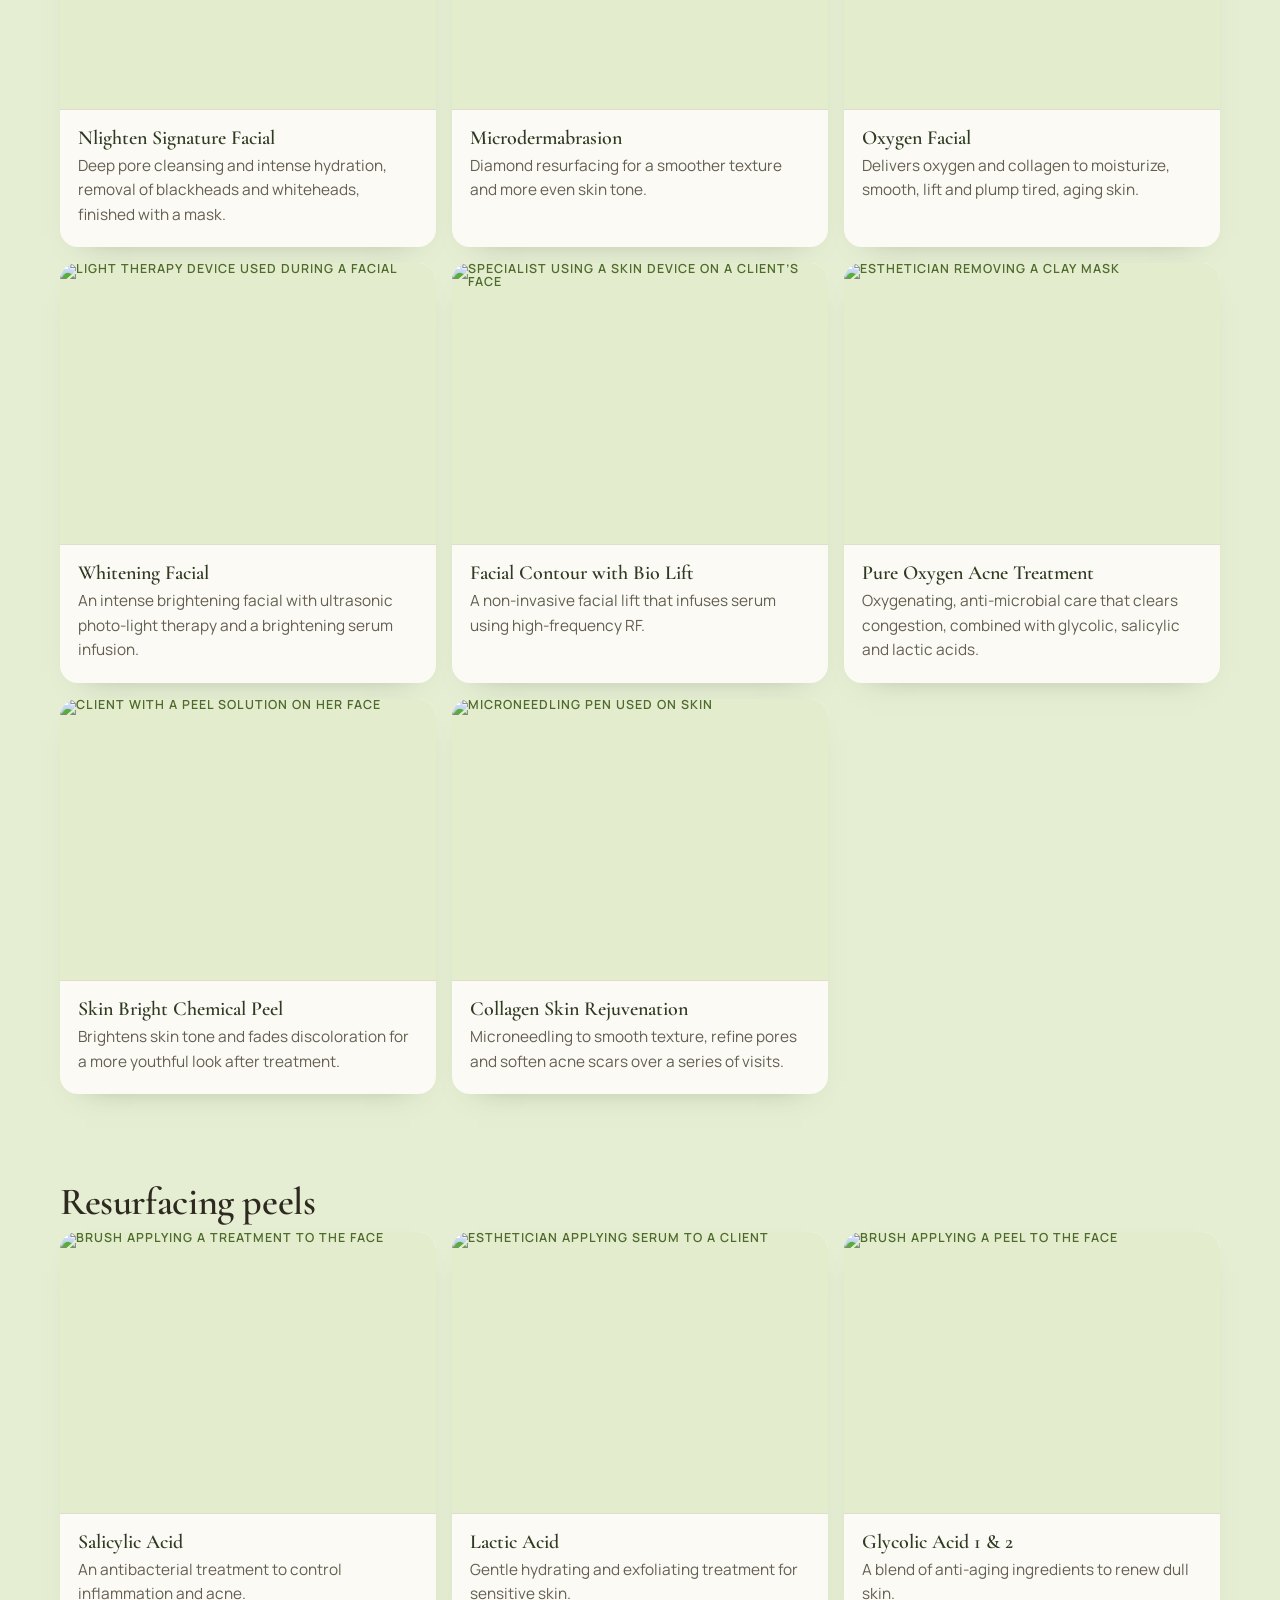
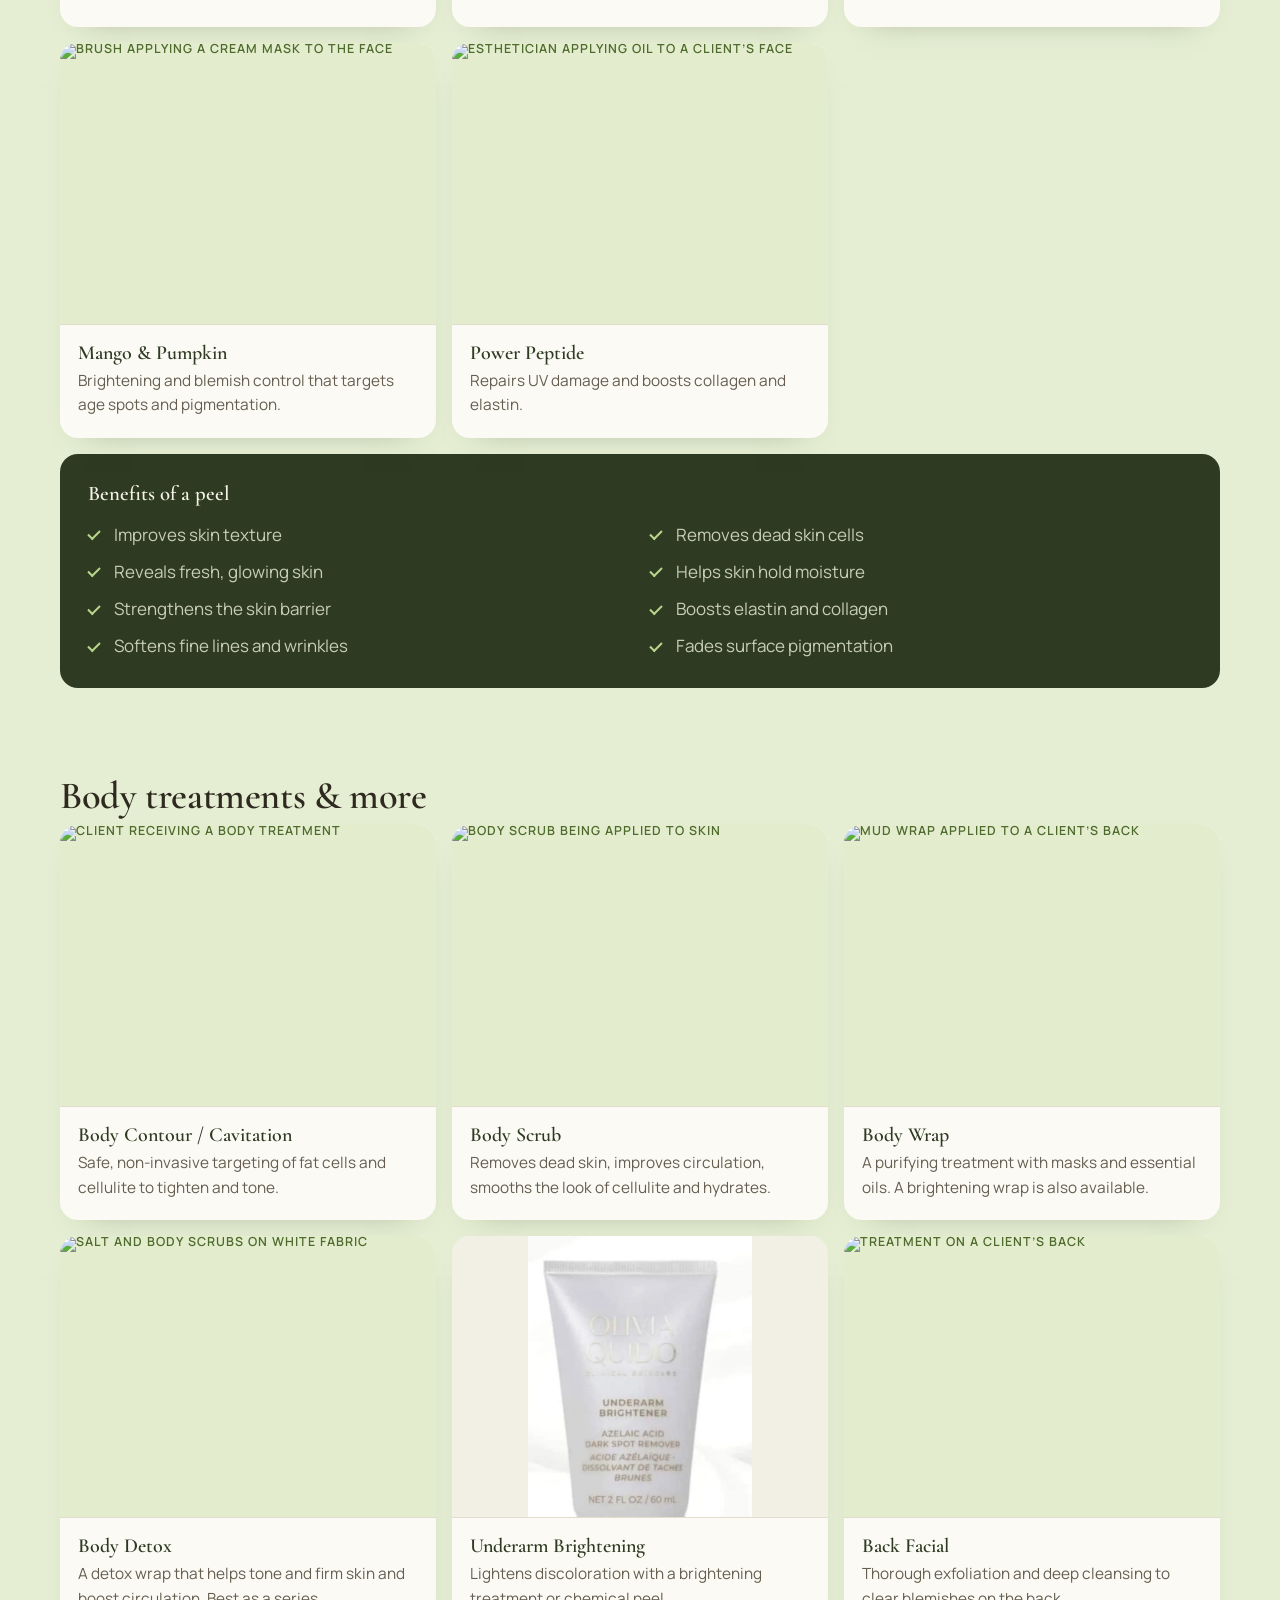
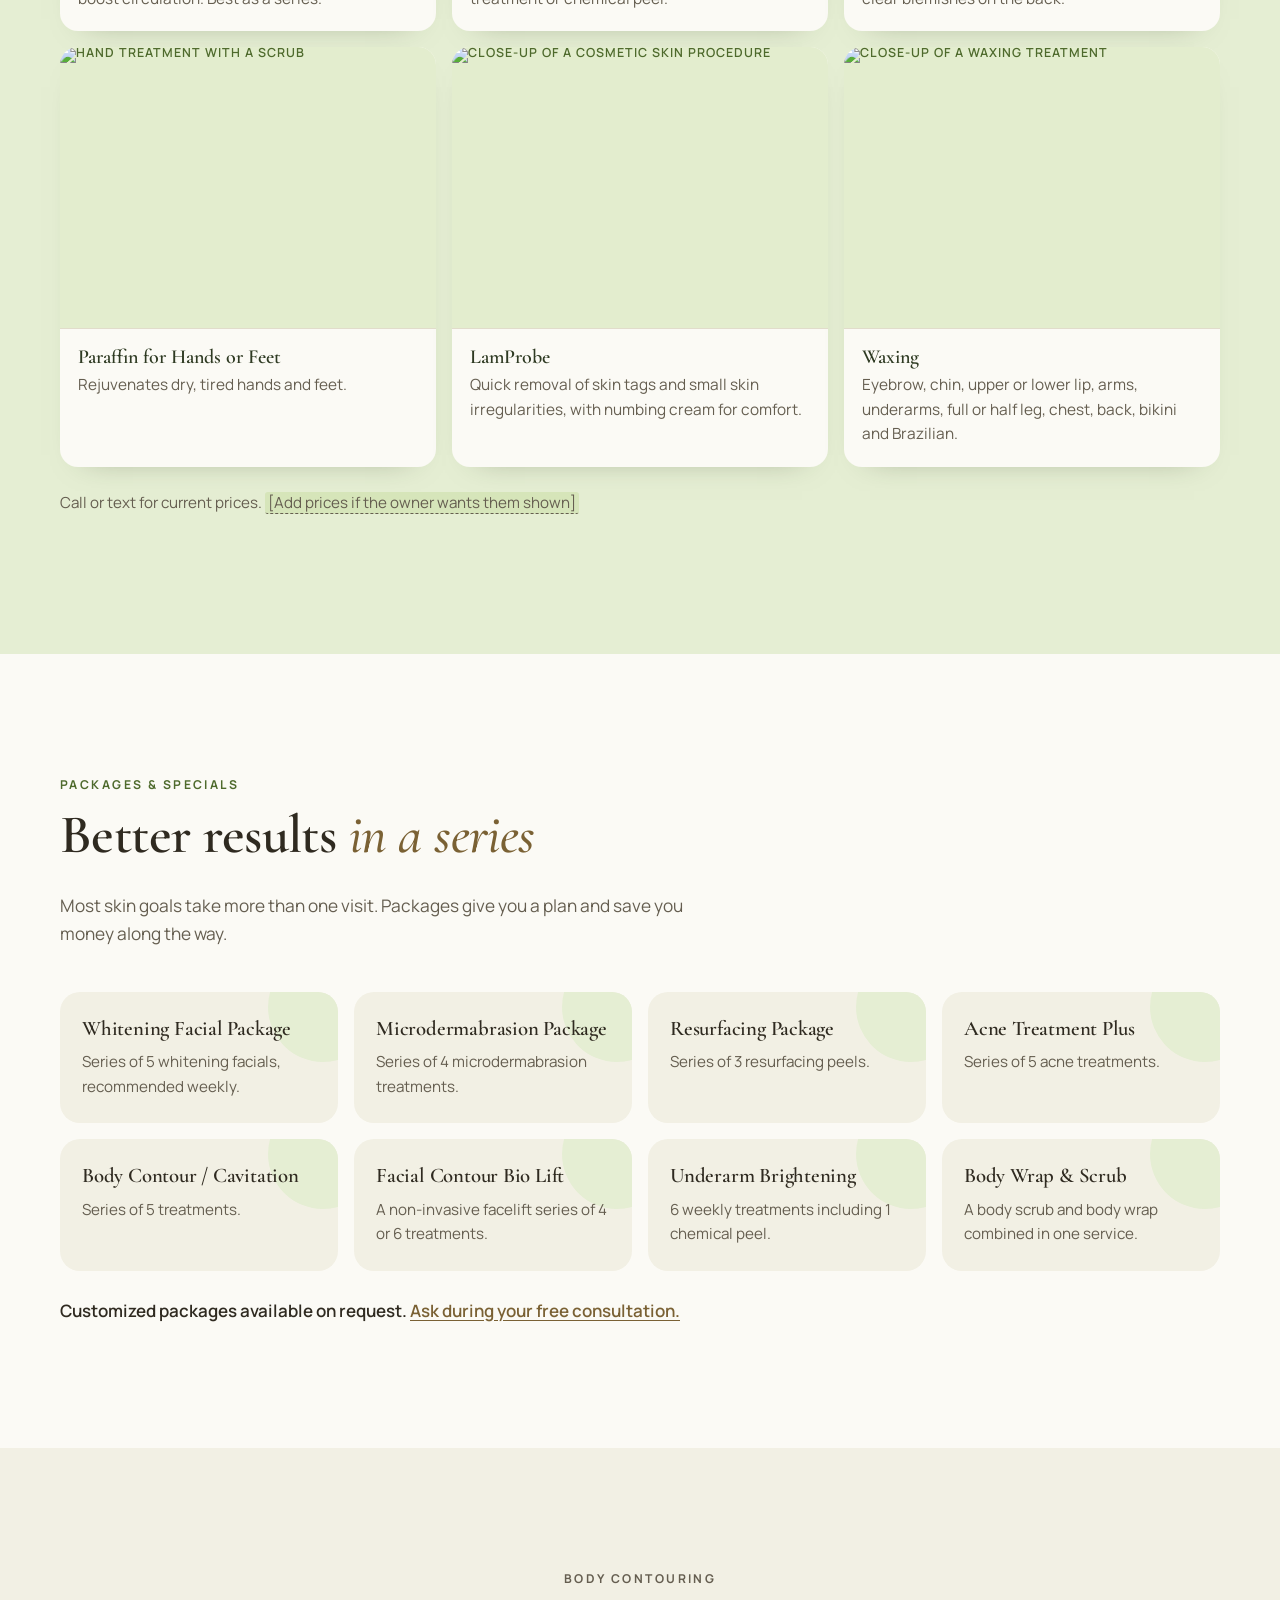
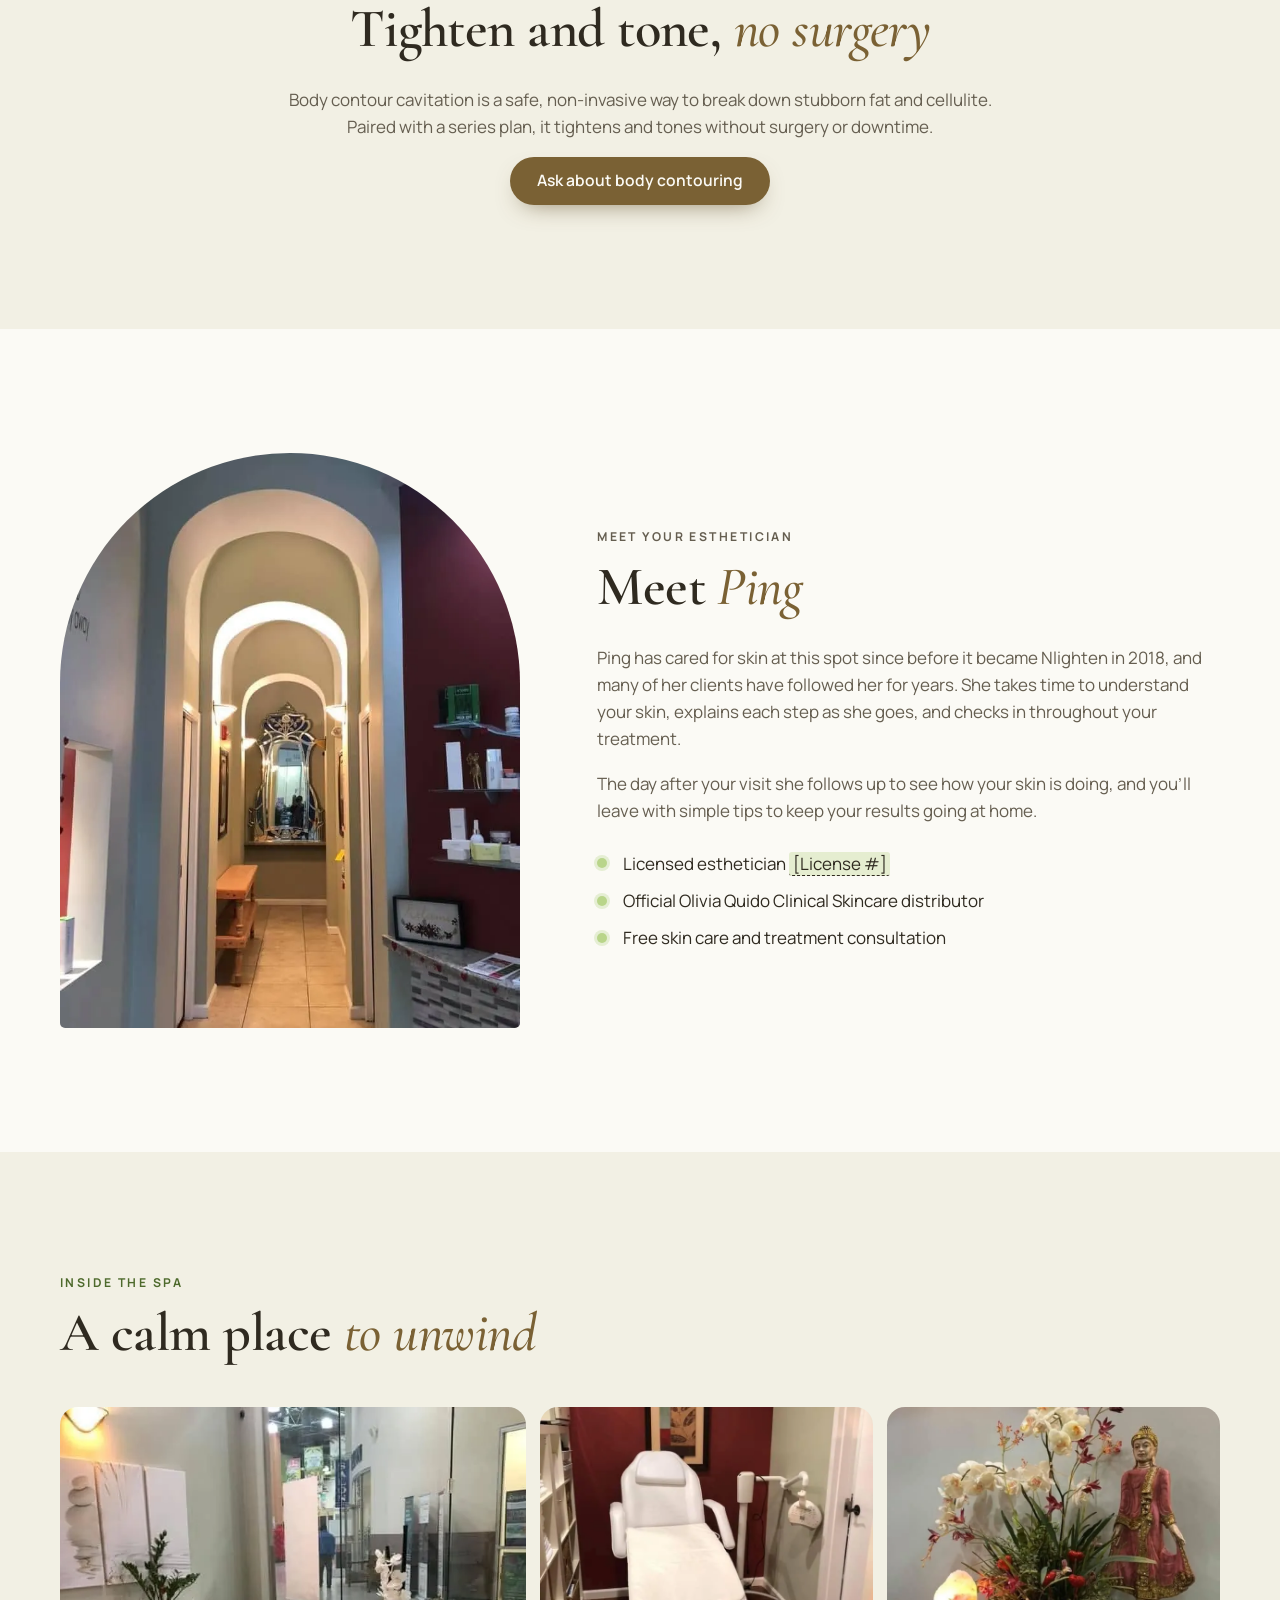
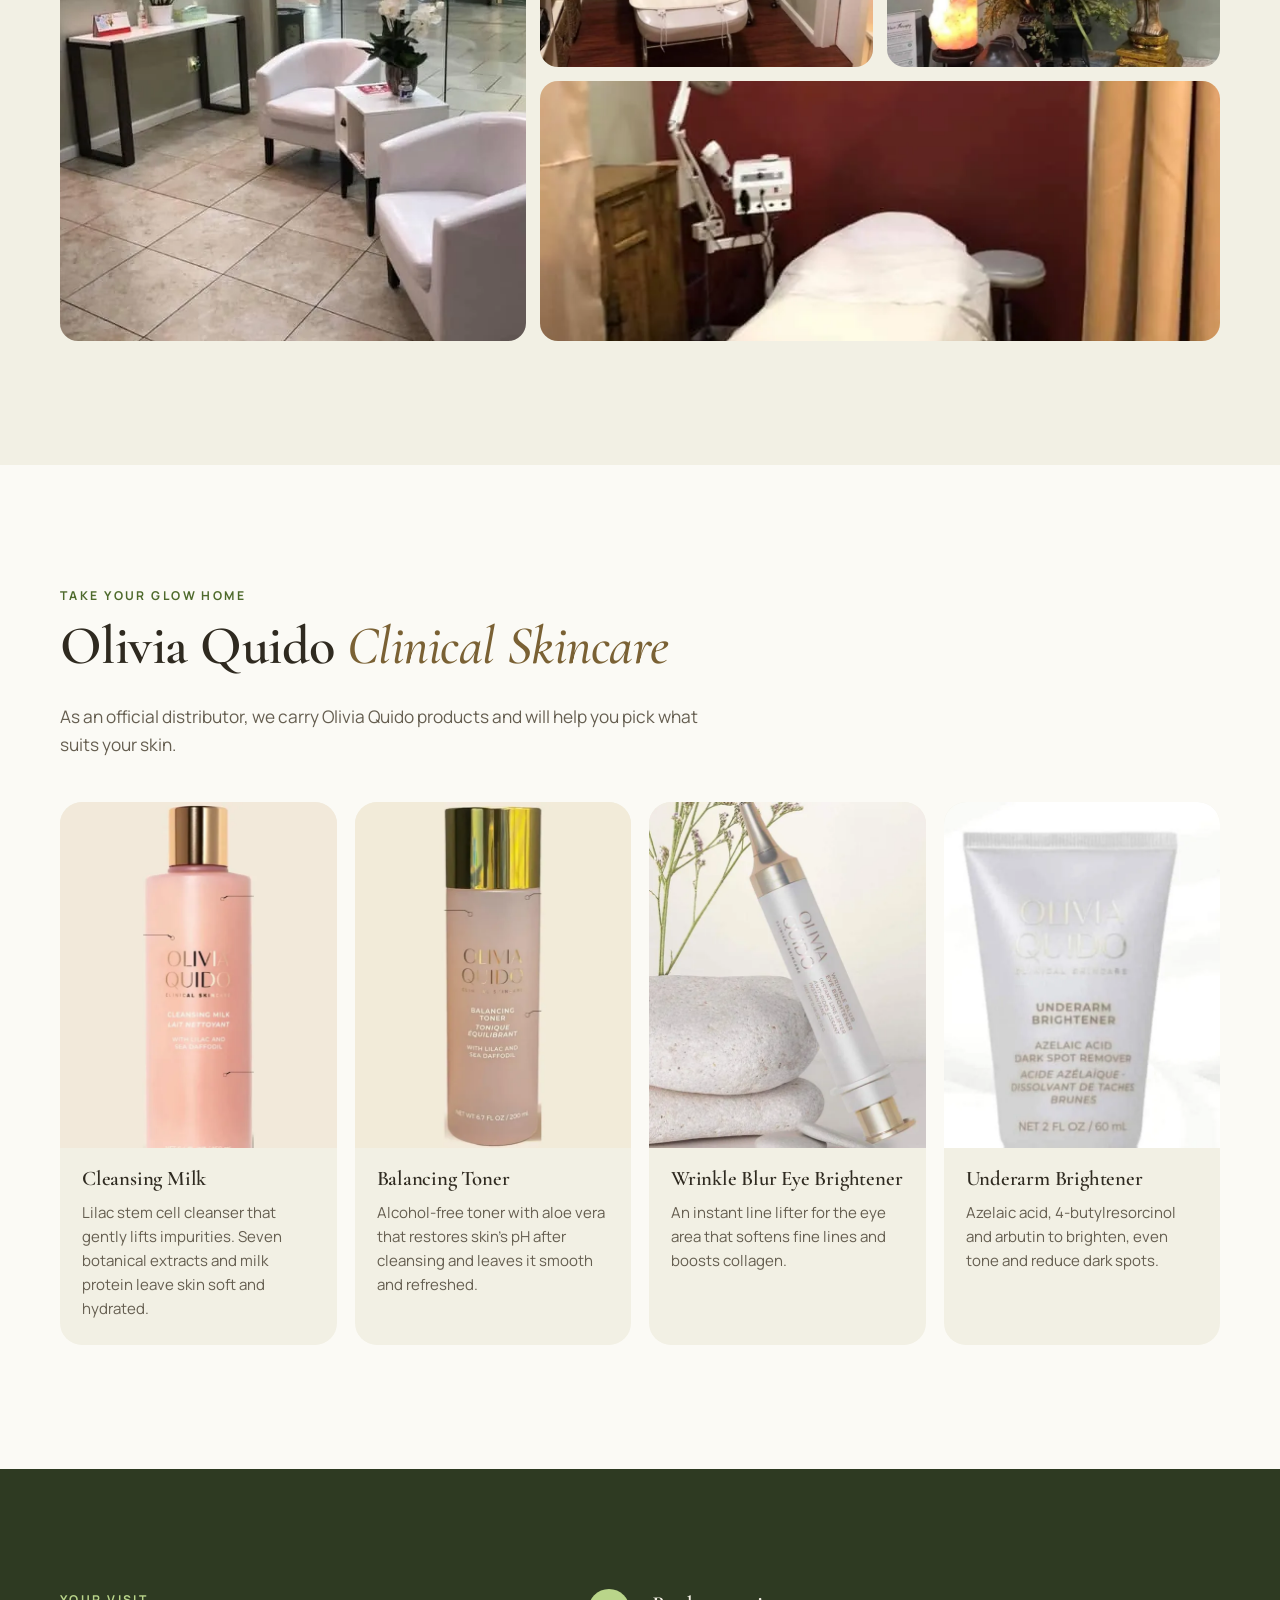
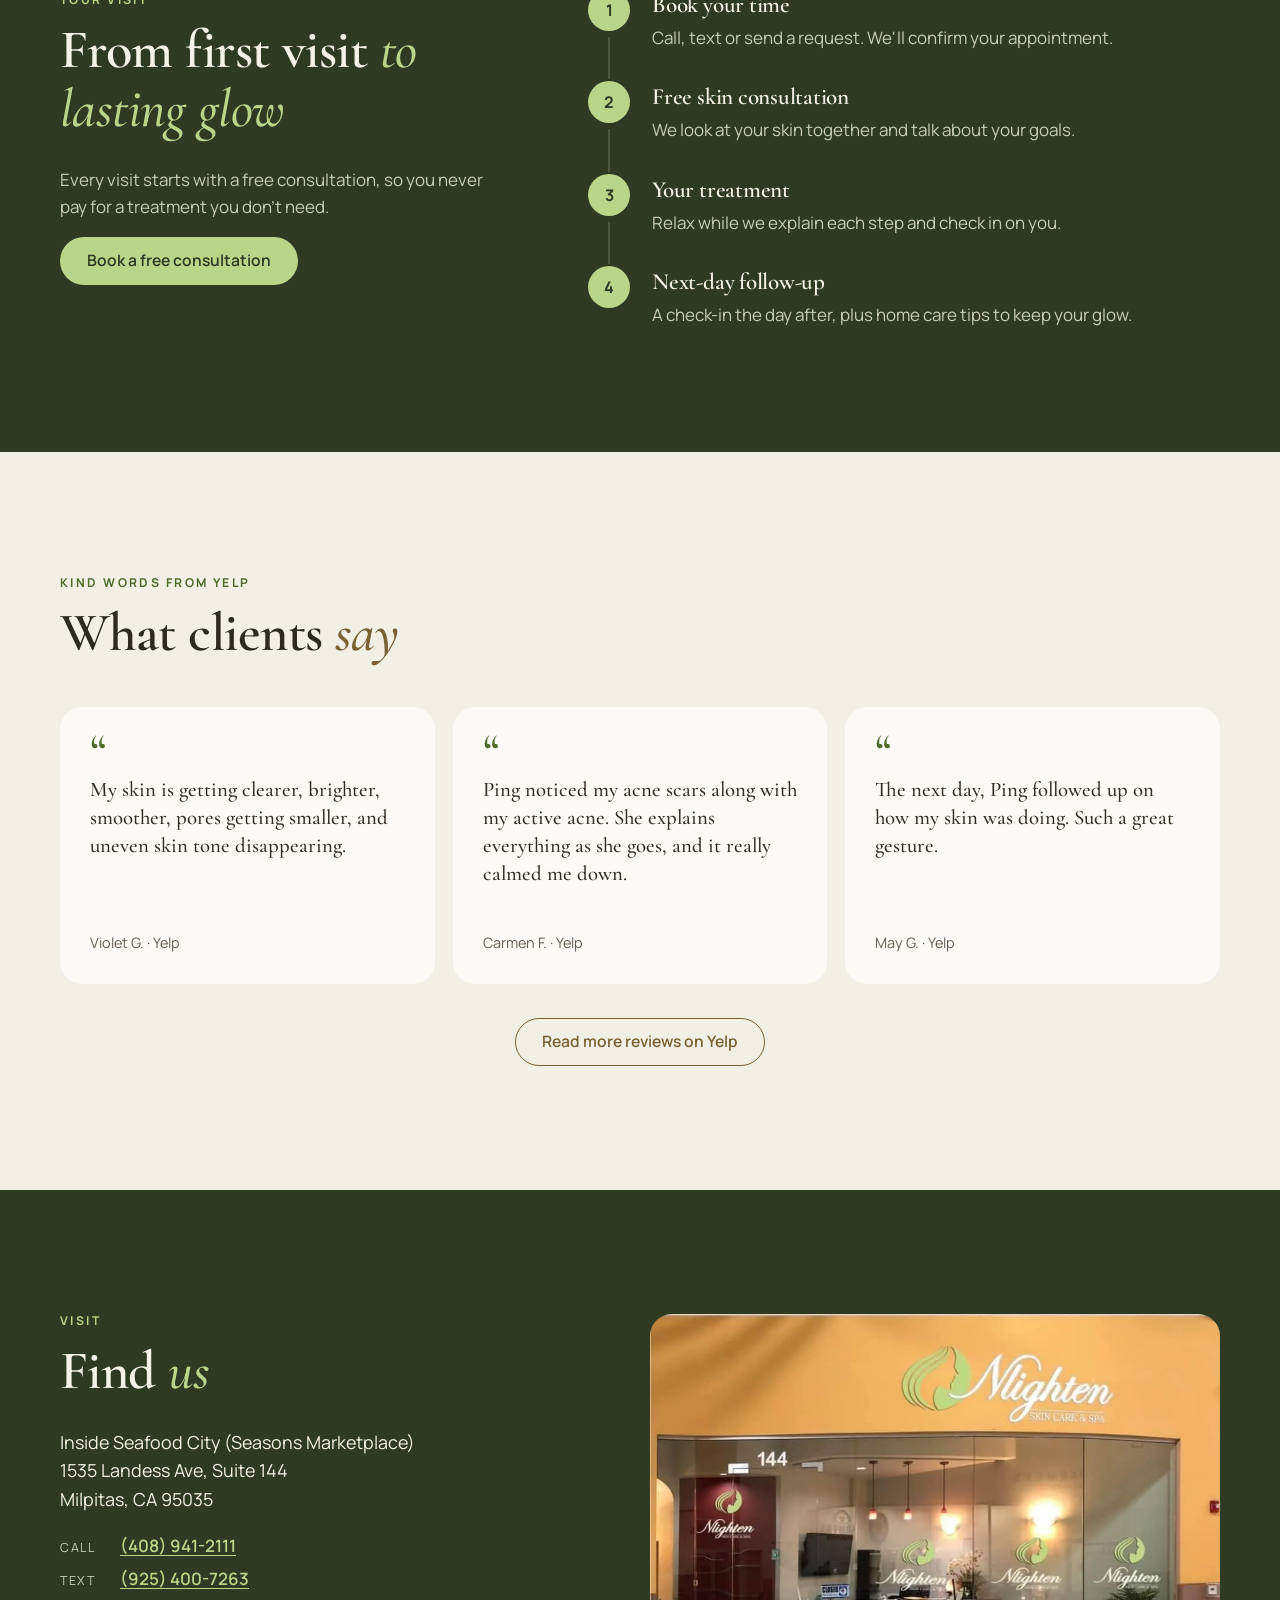
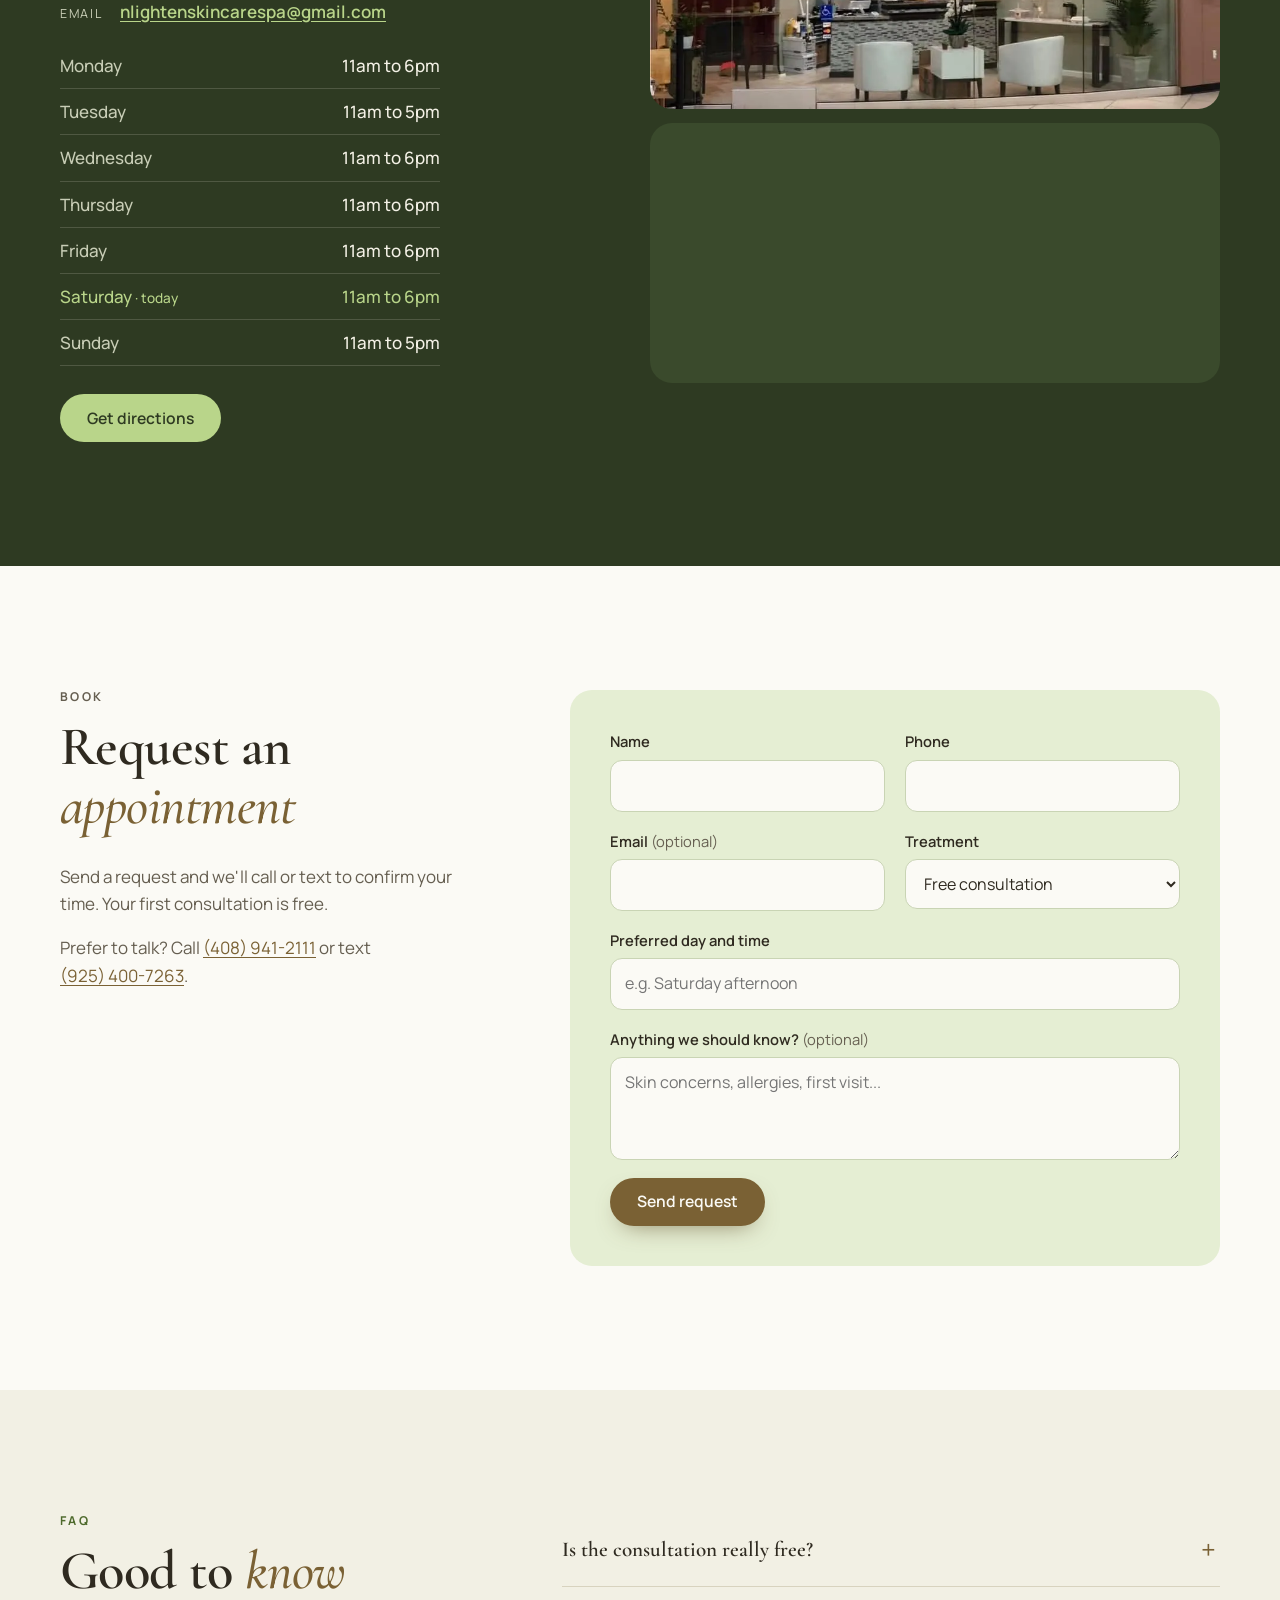
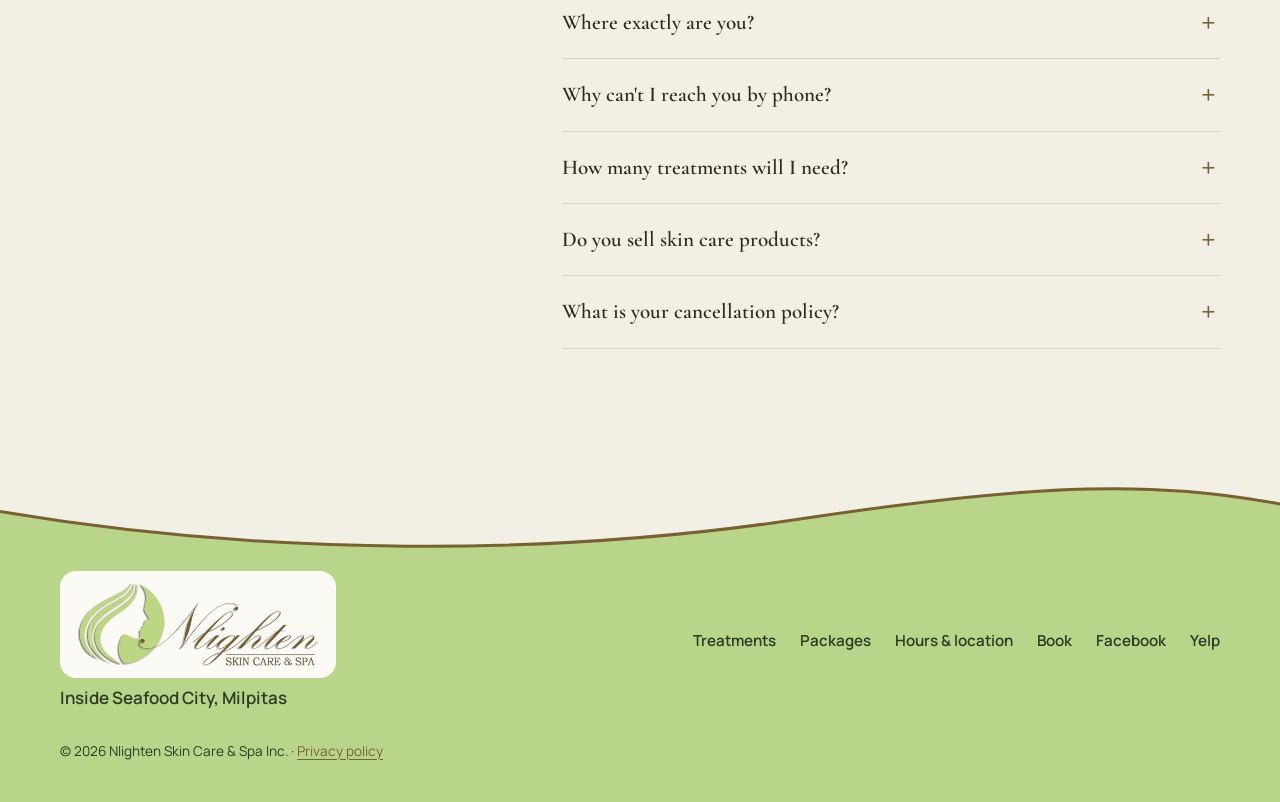
==== commit c9e64c00: "Stock photos on treatment cards; highlight the menu link for the section on screen Temporary Pexels " ====
--- a/index.html
+++ b/index.html
@@ -131,14 +131,14 @@
           <div class="cat__body">
             <h3 class="cat__title">Age-defying facials</h3>
             <ul class="cat__list">
-              <li><div class="svc-ph" aria-hidden="true"><svg viewBox="0 0 24 24" width="26" height="26" fill="none" stroke="currentColor" stroke-width="1.6"><rect x="3" y="6" width="18" height="14" rx="2.5"/><path d="M8.5 6l1.5-2.5h4L15.5 6"/><circle cx="12" cy="13" r="3.6"/></svg><span>Photo</span></div><div class="svc-txt"><h4>Nlighten Signature Facial</h4><p>Deep pore cleansing and intense hydration, removal of blackheads and whiteheads, finished with a mask.</p></div></li>
-              <li><div class="svc-ph" aria-hidden="true"><svg viewBox="0 0 24 24" width="26" height="26" fill="none" stroke="currentColor" stroke-width="1.6"><rect x="3" y="6" width="18" height="14" rx="2.5"/><path d="M8.5 6l1.5-2.5h4L15.5 6"/><circle cx="12" cy="13" r="3.6"/></svg><span>Photo</span></div><div class="svc-txt"><h4>Microdermabrasion</h4><p>Diamond resurfacing for a smoother texture and more even skin tone.</p></div></li>
-              <li><div class="svc-ph" aria-hidden="true"><svg viewBox="0 0 24 24" width="26" height="26" fill="none" stroke="currentColor" stroke-width="1.6"><rect x="3" y="6" width="18" height="14" rx="2.5"/><path d="M8.5 6l1.5-2.5h4L15.5 6"/><circle cx="12" cy="13" r="3.6"/></svg><span>Photo</span></div><div class="svc-txt"><h4>Oxygen Facial</h4><p>Delivers oxygen and collagen to moisturize, smooth, lift and plump tired, aging skin.</p></div></li>
-              <li><div class="svc-ph" aria-hidden="true"><svg viewBox="0 0 24 24" width="26" height="26" fill="none" stroke="currentColor" stroke-width="1.6"><rect x="3" y="6" width="18" height="14" rx="2.5"/><path d="M8.5 6l1.5-2.5h4L15.5 6"/><circle cx="12" cy="13" r="3.6"/></svg><span>Photo</span></div><div class="svc-txt"><h4>Whitening Facial</h4><p>An intense brightening facial with ultrasonic photo-light therapy and a brightening serum infusion.</p></div></li>
-              <li><div class="svc-ph" aria-hidden="true"><svg viewBox="0 0 24 24" width="26" height="26" fill="none" stroke="currentColor" stroke-width="1.6"><rect x="3" y="6" width="18" height="14" rx="2.5"/><path d="M8.5 6l1.5-2.5h4L15.5 6"/><circle cx="12" cy="13" r="3.6"/></svg><span>Photo</span></div><div class="svc-txt"><h4>Facial Contour with Bio Lift</h4><p>A non-invasive facial lift that infuses serum using high-frequency RF.</p></div></li>
-              <li><div class="svc-ph" aria-hidden="true"><svg viewBox="0 0 24 24" width="26" height="26" fill="none" stroke="currentColor" stroke-width="1.6"><rect x="3" y="6" width="18" height="14" rx="2.5"/><path d="M8.5 6l1.5-2.5h4L15.5 6"/><circle cx="12" cy="13" r="3.6"/></svg><span>Photo</span></div><div class="svc-txt"><h4>Pure Oxygen Acne Treatment</h4><p>Oxygenating, anti-microbial care that clears congestion, combined with glycolic, salicylic and lactic acids.</p></div></li>
-              <li><div class="svc-ph" aria-hidden="true"><svg viewBox="0 0 24 24" width="26" height="26" fill="none" stroke="currentColor" stroke-width="1.6"><rect x="3" y="6" width="18" height="14" rx="2.5"/><path d="M8.5 6l1.5-2.5h4L15.5 6"/><circle cx="12" cy="13" r="3.6"/></svg><span>Photo</span></div><div class="svc-txt"><h4>Skin Bright Chemical Peel</h4><p>Brightens skin tone and fades discoloration for a more youthful look after treatment.</p></div></li>
-              <li><div class="svc-ph" aria-hidden="true"><svg viewBox="0 0 24 24" width="26" height="26" fill="none" stroke="currentColor" stroke-width="1.6"><rect x="3" y="6" width="18" height="14" rx="2.5"/><path d="M8.5 6l1.5-2.5h4L15.5 6"/><circle cx="12" cy="13" r="3.6"/></svg><span>Photo</span></div><div class="svc-txt"><h4>Collagen Skin Rejuvenation</h4><p>Microneedling to smooth texture, refine pores and soften acne scars over a series of visits.</p></div></li>
+              <li><div class="svc-ph"><img src="https://images.pexels.com/photos/30809943/pexels-photo-30809943.jpeg?auto=compress&amp;cs=tinysrgb&amp;w=600" width="600" height="450" alt="Esthetician giving a client a facial" loading="lazy" decoding="async"></div><div class="svc-txt"><h4>Nlighten Signature Facial</h4><p>Deep pore cleansing and intense hydration, removal of blackheads and whiteheads, finished with a mask.</p></div></li>
+              <li><div class="svc-ph"><img src="https://images.pexels.com/photos/29648627/pexels-photo-29648627.jpeg?auto=compress&amp;cs=tinysrgb&amp;w=600" width="600" height="450" alt="Microdermabrasion wand on a client’s cheek" loading="lazy" decoding="async"></div><div class="svc-txt"><h4>Microdermabrasion</h4><p>Diamond resurfacing for a smoother texture and more even skin tone.</p></div></li>
+              <li><div class="svc-ph"><img src="https://images.pexels.com/photos/37229301/pexels-photo-37229301.jpeg?auto=compress&amp;cs=tinysrgb&amp;w=600" width="600" height="450" alt="Client relaxing during a spa facial" loading="lazy" decoding="async"></div><div class="svc-txt"><h4>Oxygen Facial</h4><p>Delivers oxygen and collagen to moisturize, smooth, lift and plump tired, aging skin.</p></div></li>
+              <li><div class="svc-ph"><img src="https://images.pexels.com/photos/3865548/pexels-photo-3865548.jpeg?auto=compress&amp;cs=tinysrgb&amp;w=600" width="600" height="450" alt="Light therapy device used during a facial" loading="lazy" decoding="async"></div><div class="svc-txt"><h4>Whitening Facial</h4><p>An intense brightening facial with ultrasonic photo-light therapy and a brightening serum infusion.</p></div></li>
+              <li><div class="svc-ph"><img src="https://images.pexels.com/photos/5069612/pexels-photo-5069612.jpeg?auto=compress&amp;cs=tinysrgb&amp;w=600" width="600" height="450" alt="Specialist using a skin device on a client’s face" loading="lazy" decoding="async"></div><div class="svc-txt"><h4>Facial Contour with Bio Lift</h4><p>A non-invasive facial lift that infuses serum using high-frequency RF.</p></div></li>
+              <li><div class="svc-ph"><img src="https://images.pexels.com/photos/12115040/pexels-photo-12115040.jpeg?auto=compress&amp;cs=tinysrgb&amp;w=600" width="600" height="450" alt="Esthetician removing a clay mask" loading="lazy" decoding="async"></div><div class="svc-txt"><h4>Pure Oxygen Acne Treatment</h4><p>Oxygenating, anti-microbial care that clears congestion, combined with glycolic, salicylic and lactic acids.</p></div></li>
+              <li><div class="svc-ph"><img src="https://images.pexels.com/photos/10192208/pexels-photo-10192208.jpeg?auto=compress&amp;cs=tinysrgb&amp;w=600" width="600" height="450" alt="Client with a peel solution on her face" loading="lazy" decoding="async"></div><div class="svc-txt"><h4>Skin Bright Chemical Peel</h4><p>Brightens skin tone and fades discoloration for a more youthful look after treatment.</p></div></li>
+              <li><div class="svc-ph"><img src="https://images.pexels.com/photos/29648626/pexels-photo-29648626.jpeg?auto=compress&amp;cs=tinysrgb&amp;w=600" width="600" height="450" alt="Microneedling pen used on skin" loading="lazy" decoding="async"></div><div class="svc-txt"><h4>Collagen Skin Rejuvenation</h4><p>Microneedling to smooth texture, refine pores and soften acne scars over a series of visits.</p></div></li>
             </ul>
           </div>
         </div>
@@ -147,11 +147,11 @@
           <div class="cat__body">
             <h3 class="cat__title">Resurfacing peels</h3>
             <ul class="cat__list">
-              <li><div class="svc-ph" aria-hidden="true"><svg viewBox="0 0 24 24" width="26" height="26" fill="none" stroke="currentColor" stroke-width="1.6"><rect x="3" y="6" width="18" height="14" rx="2.5"/><path d="M8.5 6l1.5-2.5h4L15.5 6"/><circle cx="12" cy="13" r="3.6"/></svg><span>Photo</span></div><div class="svc-txt"><h4>Salicylic Acid</h4><p>An antibacterial treatment to control inflammation and acne.</p></div></li>
-              <li><div class="svc-ph" aria-hidden="true"><svg viewBox="0 0 24 24" width="26" height="26" fill="none" stroke="currentColor" stroke-width="1.6"><rect x="3" y="6" width="18" height="14" rx="2.5"/><path d="M8.5 6l1.5-2.5h4L15.5 6"/><circle cx="12" cy="13" r="3.6"/></svg><span>Photo</span></div><div class="svc-txt"><h4>Lactic Acid</h4><p>Gentle hydrating and exfoliating treatment for sensitive skin.</p></div></li>
-              <li><div class="svc-ph" aria-hidden="true"><svg viewBox="0 0 24 24" width="26" height="26" fill="none" stroke="currentColor" stroke-width="1.6"><rect x="3" y="6" width="18" height="14" rx="2.5"/><path d="M8.5 6l1.5-2.5h4L15.5 6"/><circle cx="12" cy="13" r="3.6"/></svg><span>Photo</span></div><div class="svc-txt"><h4>Glycolic Acid 1 &amp; 2</h4><p>A blend of anti-aging ingredients to renew dull skin.</p></div></li>
-              <li><div class="svc-ph" aria-hidden="true"><svg viewBox="0 0 24 24" width="26" height="26" fill="none" stroke="currentColor" stroke-width="1.6"><rect x="3" y="6" width="18" height="14" rx="2.5"/><path d="M8.5 6l1.5-2.5h4L15.5 6"/><circle cx="12" cy="13" r="3.6"/></svg><span>Photo</span></div><div class="svc-txt"><h4>Mango &amp; Pumpkin</h4><p>Brightening and blemish control that targets age spots and pigmentation.</p></div></li>
-              <li><div class="svc-ph" aria-hidden="true"><svg viewBox="0 0 24 24" width="26" height="26" fill="none" stroke="currentColor" stroke-width="1.6"><rect x="3" y="6" width="18" height="14" rx="2.5"/><path d="M8.5 6l1.5-2.5h4L15.5 6"/><circle cx="12" cy="13" r="3.6"/></svg><span>Photo</span></div><div class="svc-txt"><h4>Power Peptide</h4><p>Repairs UV damage and boosts collagen and elastin.</p></div></li>
+              <li><div class="svc-ph"><img src="https://images.pexels.com/photos/4586719/pexels-photo-4586719.jpeg?auto=compress&amp;cs=tinysrgb&amp;w=600" width="600" height="450" alt="Brush applying a treatment to the face" loading="lazy" decoding="async"></div><div class="svc-txt"><h4>Salicylic Acid</h4><p>An antibacterial treatment to control inflammation and acne.</p></div></li>
+              <li><div class="svc-ph"><img src="https://images.pexels.com/photos/5069430/pexels-photo-5069430.jpeg?auto=compress&amp;cs=tinysrgb&amp;w=600" width="600" height="450" alt="Esthetician applying serum to a client" loading="lazy" decoding="async"></div><div class="svc-txt"><h4>Lactic Acid</h4><p>Gentle hydrating and exfoliating treatment for sensitive skin.</p></div></li>
+              <li><div class="svc-ph"><img src="https://images.pexels.com/photos/4586722/pexels-photo-4586722.jpeg?auto=compress&amp;cs=tinysrgb&amp;w=600" width="600" height="450" alt="Brush applying a peel to the face" loading="lazy" decoding="async"></div><div class="svc-txt"><h4>Glycolic Acid 1 &amp; 2</h4><p>A blend of anti-aging ingredients to renew dull skin.</p></div></li>
+              <li><div class="svc-ph"><img src="https://images.pexels.com/photos/22589363/pexels-photo-22589363.jpeg?auto=compress&amp;cs=tinysrgb&amp;w=600" width="600" height="450" alt="Brush applying a cream mask to the face" loading="lazy" decoding="async"></div><div class="svc-txt"><h4>Mango &amp; Pumpkin</h4><p>Brightening and blemish control that targets age spots and pigmentation.</p></div></li>
+              <li><div class="svc-ph"><img src="https://images.pexels.com/photos/5069429/pexels-photo-5069429.jpeg?auto=compress&amp;cs=tinysrgb&amp;w=600" width="600" height="450" alt="Esthetician applying oil to a client’s face" loading="lazy" decoding="async"></div><div class="svc-txt"><h4>Power Peptide</h4><p>Repairs UV damage and boosts collagen and elastin.</p></div></li>
             </ul>
             <aside class="benefits" aria-labelledby="peel-title">
             <h4 id="peel-title">Benefits of a peel</h4>
@@ -173,15 +173,15 @@
           <div class="cat__body">
             <h3 class="cat__title">Body treatments &amp; more</h3>
             <ul class="cat__list">
-              <li><div class="svc-ph" aria-hidden="true"><svg viewBox="0 0 24 24" width="26" height="26" fill="none" stroke="currentColor" stroke-width="1.6"><rect x="3" y="6" width="18" height="14" rx="2.5"/><path d="M8.5 6l1.5-2.5h4L15.5 6"/><circle cx="12" cy="13" r="3.6"/></svg><span>Photo</span></div><div class="svc-txt"><h4>Body Contour / Cavitation</h4><p>Safe, non-invasive targeting of fat cells and cellulite to tighten and tone.</p></div></li>
-              <li><div class="svc-ph" aria-hidden="true"><svg viewBox="0 0 24 24" width="26" height="26" fill="none" stroke="currentColor" stroke-width="1.6"><rect x="3" y="6" width="18" height="14" rx="2.5"/><path d="M8.5 6l1.5-2.5h4L15.5 6"/><circle cx="12" cy="13" r="3.6"/></svg><span>Photo</span></div><div class="svc-txt"><h4>Body Scrub</h4><p>Removes dead skin, improves circulation, smooths the look of cellulite and hydrates.</p></div></li>
-              <li><div class="svc-ph" aria-hidden="true"><svg viewBox="0 0 24 24" width="26" height="26" fill="none" stroke="currentColor" stroke-width="1.6"><rect x="3" y="6" width="18" height="14" rx="2.5"/><path d="M8.5 6l1.5-2.5h4L15.5 6"/><circle cx="12" cy="13" r="3.6"/></svg><span>Photo</span></div><div class="svc-txt"><h4>Body Wrap</h4><p>A purifying treatment with masks and essential oils. A brightening wrap is also available.</p></div></li>
-              <li><div class="svc-ph" aria-hidden="true"><svg viewBox="0 0 24 24" width="26" height="26" fill="none" stroke="currentColor" stroke-width="1.6"><rect x="3" y="6" width="18" height="14" rx="2.5"/><path d="M8.5 6l1.5-2.5h4L15.5 6"/><circle cx="12" cy="13" r="3.6"/></svg><span>Photo</span></div><div class="svc-txt"><h4>Body Detox</h4><p>A detox wrap that helps tone and firm skin and boost circulation. Best as a series.</p></div></li>
-              <li><div class="svc-ph" aria-hidden="true"><svg viewBox="0 0 24 24" width="26" height="26" fill="none" stroke="currentColor" stroke-width="1.6"><rect x="3" y="6" width="18" height="14" rx="2.5"/><path d="M8.5 6l1.5-2.5h4L15.5 6"/><circle cx="12" cy="13" r="3.6"/></svg><span>Photo</span></div><div class="svc-txt"><h4>Underarm Brightening</h4><p>Lightens discoloration with a brightening treatment or chemical peel.</p></div></li>
-              <li><div class="svc-ph" aria-hidden="true"><svg viewBox="0 0 24 24" width="26" height="26" fill="none" stroke="currentColor" stroke-width="1.6"><rect x="3" y="6" width="18" height="14" rx="2.5"/><path d="M8.5 6l1.5-2.5h4L15.5 6"/><circle cx="12" cy="13" r="3.6"/></svg><span>Photo</span></div><div class="svc-txt"><h4>Back Facial</h4><p>Thorough exfoliation and deep cleansing to clear blemishes on the back.</p></div></li>
-              <li><div class="svc-ph" aria-hidden="true"><svg viewBox="0 0 24 24" width="26" height="26" fill="none" stroke="currentColor" stroke-width="1.6"><rect x="3" y="6" width="18" height="14" rx="2.5"/><path d="M8.5 6l1.5-2.5h4L15.5 6"/><circle cx="12" cy="13" r="3.6"/></svg><span>Photo</span></div><div class="svc-txt"><h4>Paraffin for Hands or Feet</h4><p>Rejuvenates dry, tired hands and feet.</p></div></li>
-              <li><div class="svc-ph" aria-hidden="true"><svg viewBox="0 0 24 24" width="26" height="26" fill="none" stroke="currentColor" stroke-width="1.6"><rect x="3" y="6" width="18" height="14" rx="2.5"/><path d="M8.5 6l1.5-2.5h4L15.5 6"/><circle cx="12" cy="13" r="3.6"/></svg><span>Photo</span></div><div class="svc-txt"><h4>LamProbe</h4><p>Quick removal of skin tags and small skin irregularities, with numbing cream for comfort.</p></div></li>
-              <li><div class="svc-ph" aria-hidden="true"><svg viewBox="0 0 24 24" width="26" height="26" fill="none" stroke="currentColor" stroke-width="1.6"><rect x="3" y="6" width="18" height="14" rx="2.5"/><path d="M8.5 6l1.5-2.5h4L15.5 6"/><circle cx="12" cy="13" r="3.6"/></svg><span>Photo</span></div><div class="svc-txt"><h4>Waxing</h4><p>Eyebrow, chin, upper or lower lip, arms, underarms, full or half leg, chest, back, bikini and Brazilian.</p></div></li>
+              <li><div class="svc-ph"><img src="https://images.pexels.com/photos/6628701/pexels-photo-6628701.jpeg?auto=compress&amp;cs=tinysrgb&amp;w=600" width="600" height="450" alt="Client receiving a body treatment" loading="lazy" decoding="async"></div><div class="svc-txt"><h4>Body Contour / Cavitation</h4><p>Safe, non-invasive targeting of fat cells and cellulite to tighten and tone.</p></div></li>
+              <li><div class="svc-ph"><img src="https://images.pexels.com/photos/9475738/pexels-photo-9475738.jpeg?auto=compress&amp;cs=tinysrgb&amp;w=600" width="600" height="450" alt="Body scrub being applied to skin" loading="lazy" decoding="async"></div><div class="svc-txt"><h4>Body Scrub</h4><p>Removes dead skin, improves circulation, smooths the look of cellulite and hydrates.</p></div></li>
+              <li><div class="svc-ph"><img src="https://images.pexels.com/photos/27860842/pexels-photo-27860842.jpeg?auto=compress&amp;cs=tinysrgb&amp;w=600" width="600" height="450" alt="Mud wrap applied to a client’s back" loading="lazy" decoding="async"></div><div class="svc-txt"><h4>Body Wrap</h4><p>A purifying treatment with masks and essential oils. A brightening wrap is also available.</p></div></li>
+              <li><div class="svc-ph"><img src="https://images.pexels.com/photos/11635432/pexels-photo-11635432.jpeg?auto=compress&amp;cs=tinysrgb&amp;w=600" width="600" height="450" alt="Salt and body scrubs on white fabric" loading="lazy" decoding="async"></div><div class="svc-txt"><h4>Body Detox</h4><p>A detox wrap that helps tone and firm skin and boost circulation. Best as a series.</p></div></li>
+              <li><div class="svc-ph"><img src="assets/img/product-underarm.webp" width="560" height="700" alt="Olivia Quido Underarm Brightener" loading="lazy" decoding="async"></div><div class="svc-txt"><h4>Underarm Brightening</h4><p>Lightens discoloration with a brightening treatment or chemical peel.</p></div></li>
+              <li><div class="svc-ph"><img src="https://images.pexels.com/photos/4599377/pexels-photo-4599377.jpeg?auto=compress&amp;cs=tinysrgb&amp;w=600" width="600" height="450" alt="Treatment on a client’s back" loading="lazy" decoding="async"></div><div class="svc-txt"><h4>Back Facial</h4><p>Thorough exfoliation and deep cleansing to clear blemishes on the back.</p></div></li>
+              <li><div class="svc-ph"><img src="https://images.pexels.com/photos/7020264/pexels-photo-7020264.jpeg?auto=compress&amp;cs=tinysrgb&amp;w=600" width="600" height="450" alt="Hand treatment with a scrub" loading="lazy" decoding="async"></div><div class="svc-txt"><h4>Paraffin for Hands or Feet</h4><p>Rejuvenates dry, tired hands and feet.</p></div></li>
+              <li><div class="svc-ph"><img src="https://images.pexels.com/photos/36338411/pexels-photo-36338411.jpeg?auto=compress&amp;cs=tinysrgb&amp;w=600" width="600" height="450" alt="Close-up of a cosmetic skin procedure" loading="lazy" decoding="async"></div><div class="svc-txt"><h4>LamProbe</h4><p>Quick removal of skin tags and small skin irregularities, with numbing cream for comfort.</p></div></li>
+              <li><div class="svc-ph"><img src="https://images.pexels.com/photos/35103884/pexels-photo-35103884.jpeg?auto=compress&amp;cs=tinysrgb&amp;w=600" width="600" height="450" alt="Close-up of a waxing treatment" loading="lazy" decoding="async"></div><div class="svc-txt"><h4>Waxing</h4><p>Eyebrow, chin, upper or lower lip, arms, underarms, full or half leg, chest, back, bikini and Brazilian.</p></div></li>
             </ul>
           </div>
         </div>
--- a/styles.css
+++ b/styles.css
@@ -458,3 +458,13 @@
 .timeline h3 { color: var(--on-dark); font-size: 1.45rem; margin: 0 0 6px; }
 .timeline p { margin: 0; color: var(--muted-dark); max-width: 34em; }
 @media (max-width: 860px) { .journey { grid-template-columns: 1fr; } .journey__head { position: static; } }
+
+/* Active menu link while scrolling */
+.nav__links a:not(.btn) { position: relative; transition: color .25s; }
+.nav__links a:not(.btn)::after { content: ""; position: absolute; left: 0; right: 0; bottom: -6px; height: 2px; border-radius: 2px; background: var(--bronze); transform: scaleX(0); transition: transform .3s var(--ease); }
+.nav__links a[aria-current="true"] { color: var(--bronze); font-weight: 600; }
+.nav__links a[aria-current="true"]::after { transform: scaleX(1); }
+@media (prefers-reduced-motion: reduce) { .nav__links a:not(.btn)::after { transition: none; } }
+.svc-ph:has(img) { position: relative; padding: 0; }
+.svc-ph:has(img) img { position: absolute; inset: 0; width: 100%; height: 100%; object-fit: cover; }
+.svc-ph:has(img[src*="product-"]) img { object-fit: contain; background: var(--cream); }
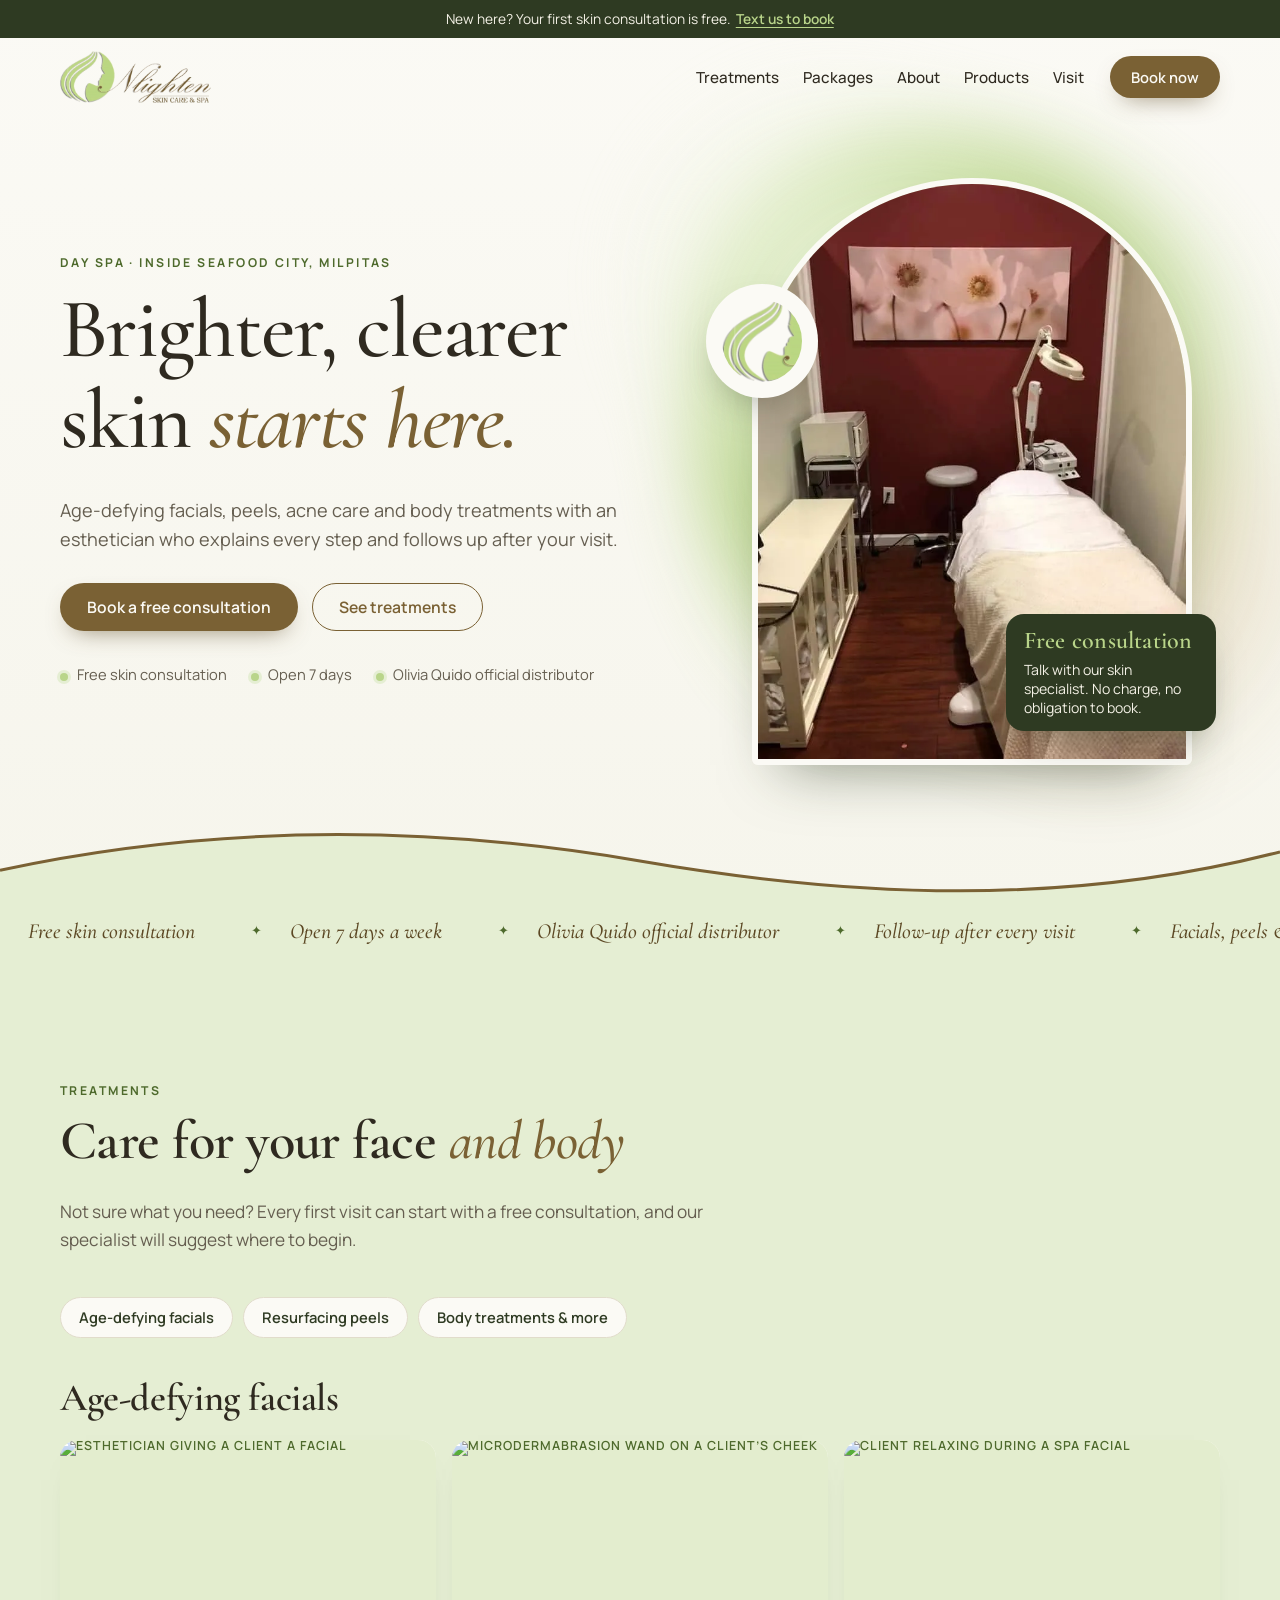
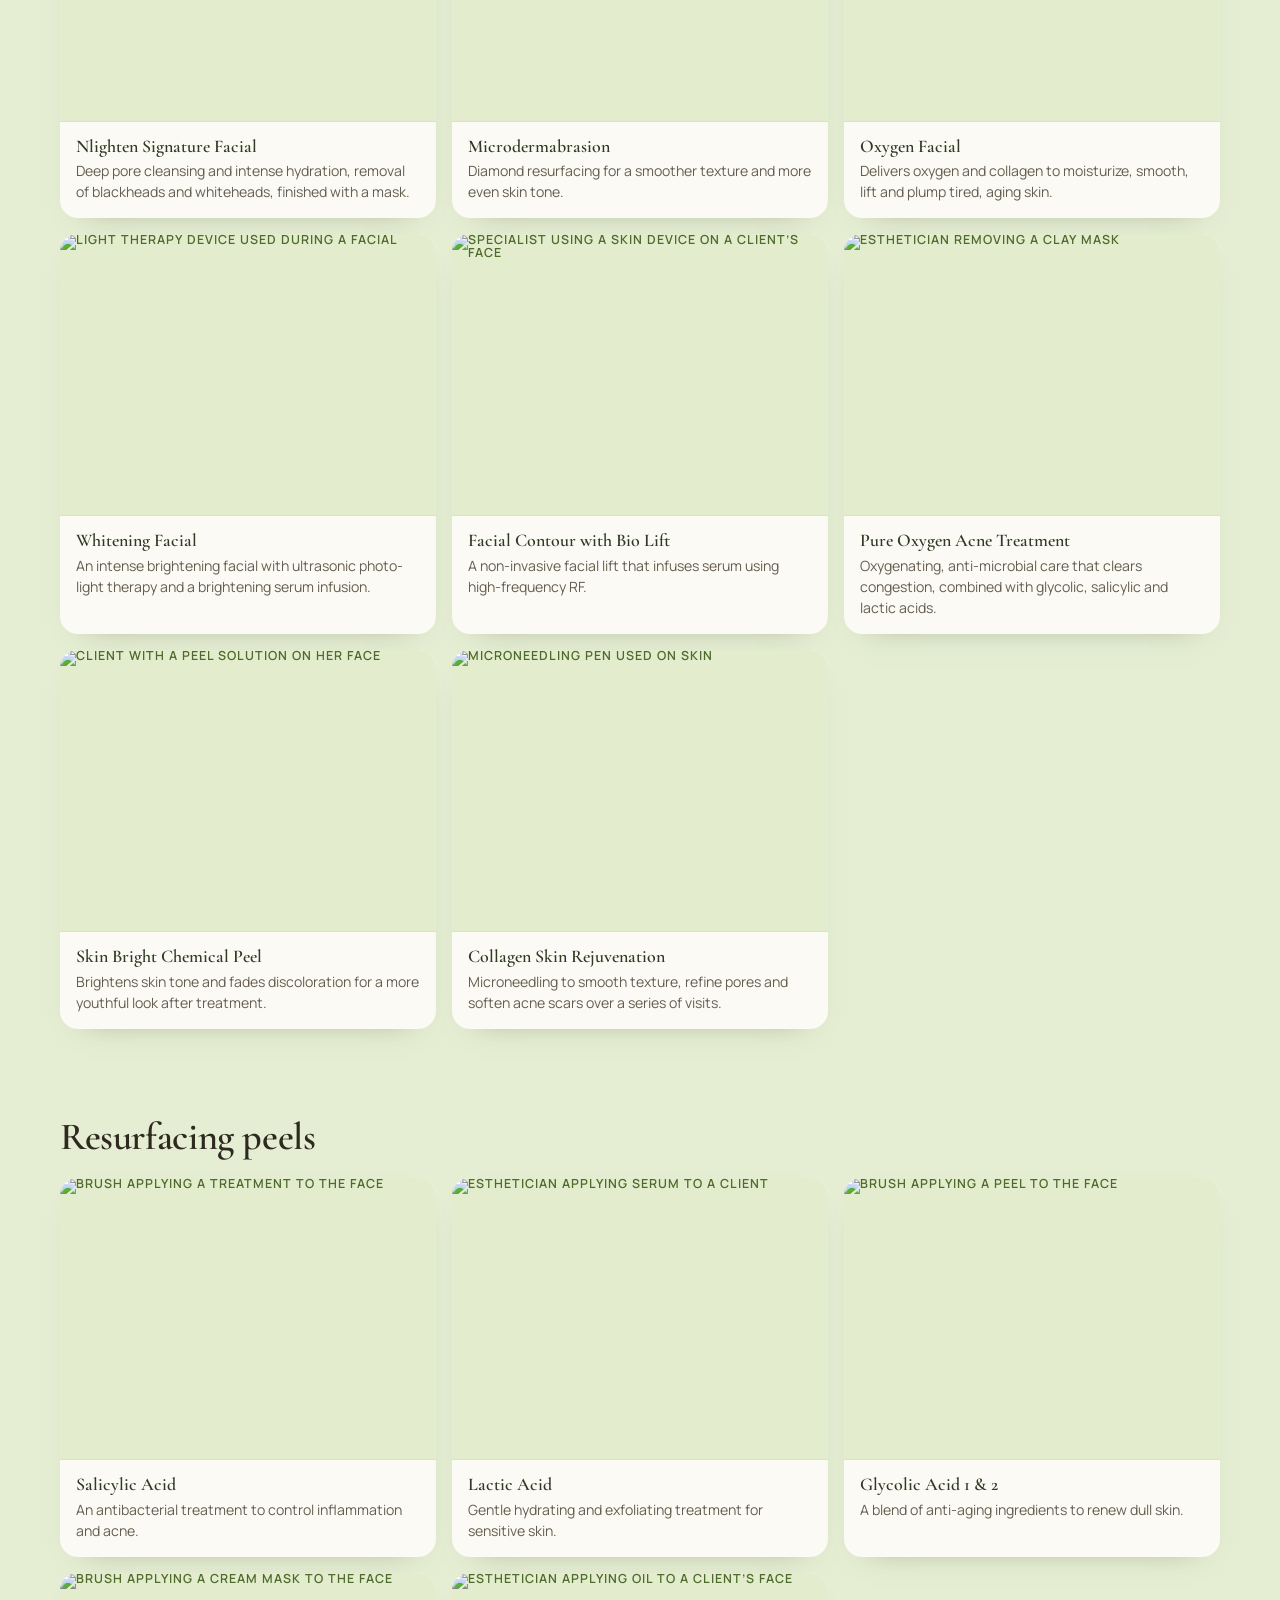
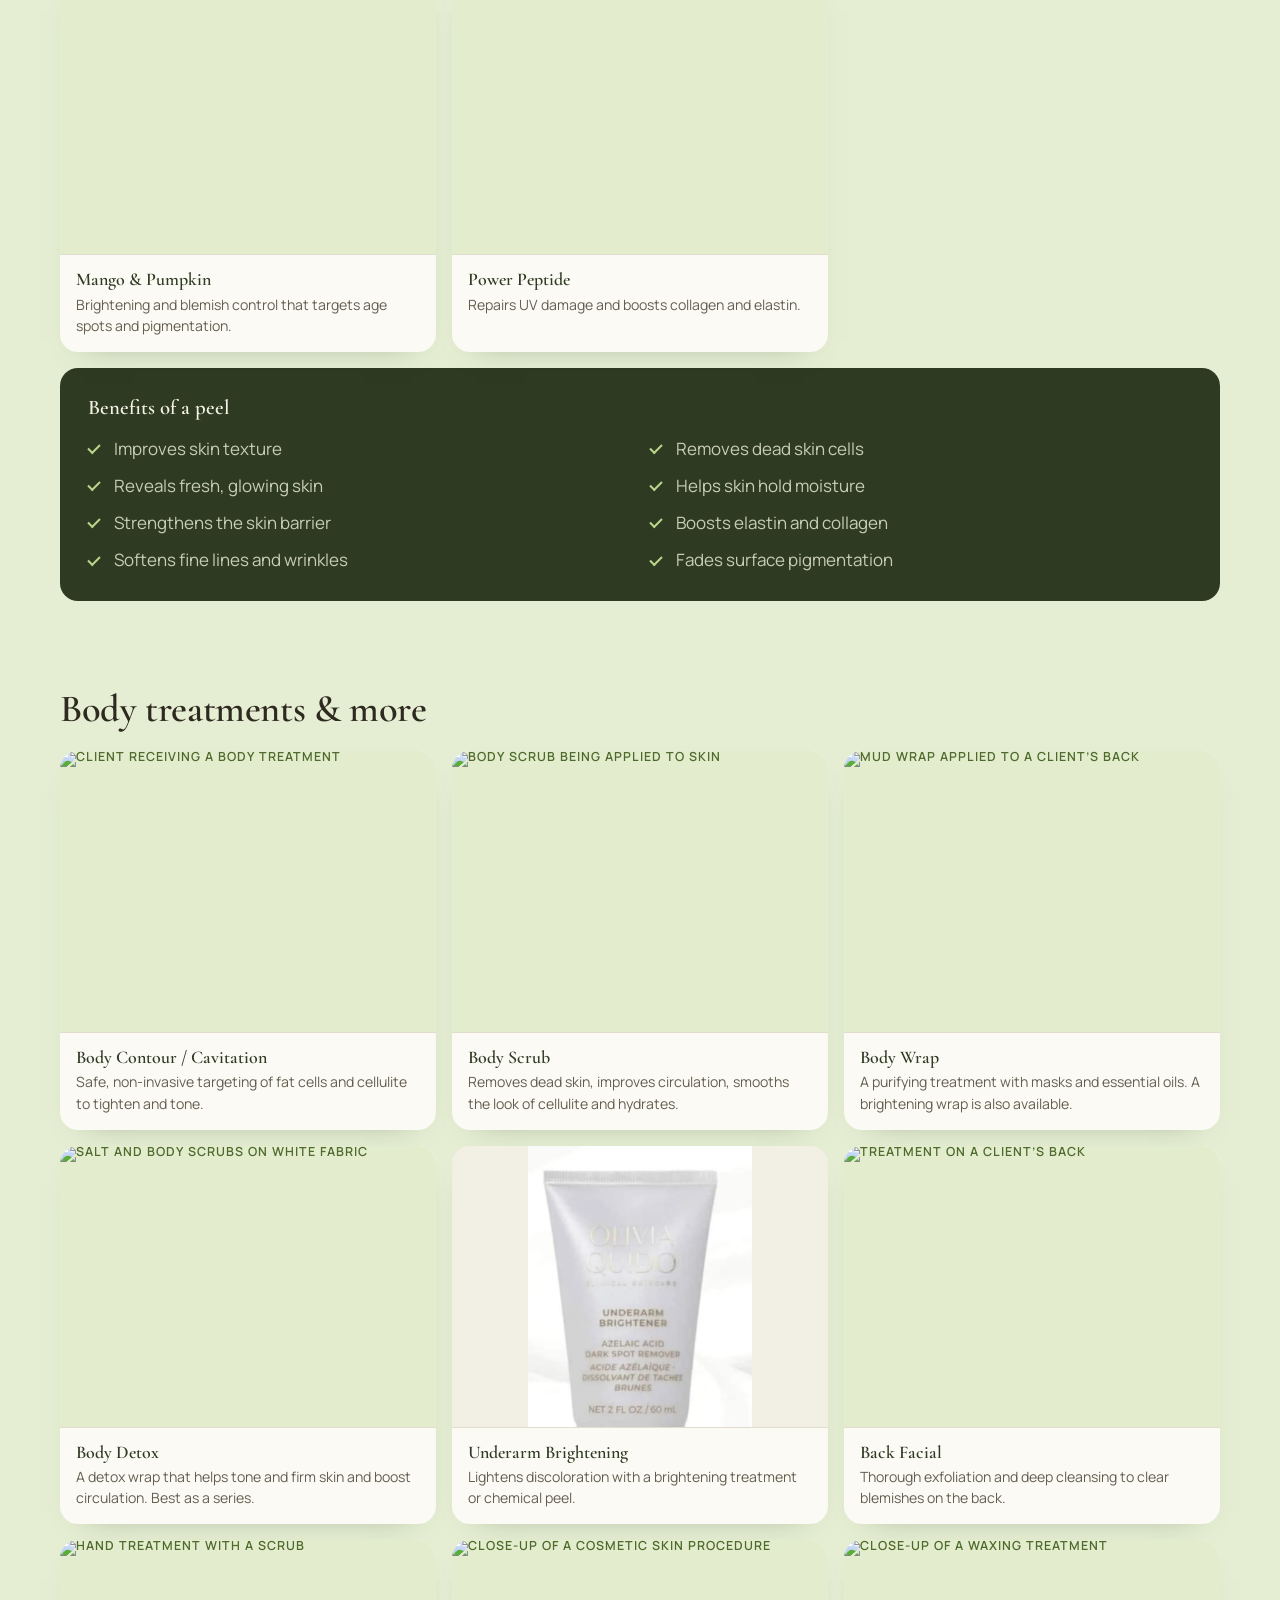
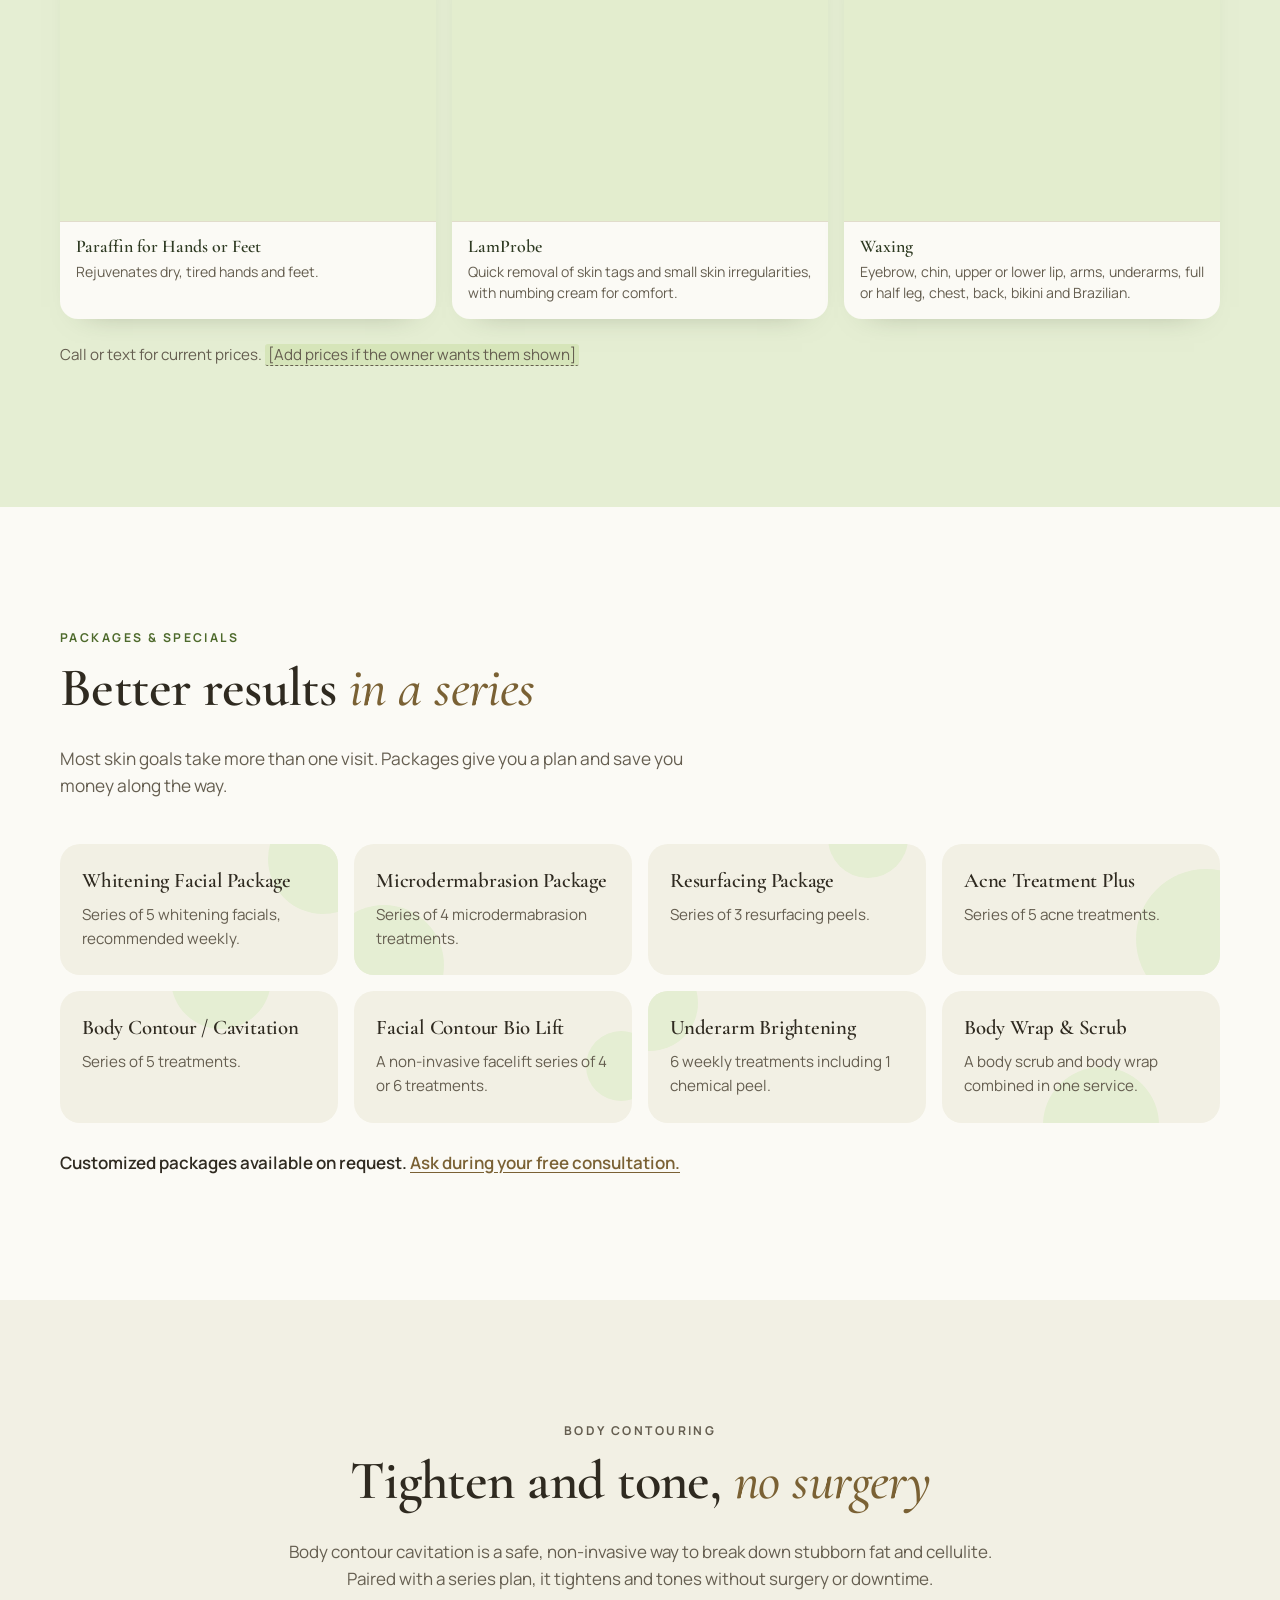
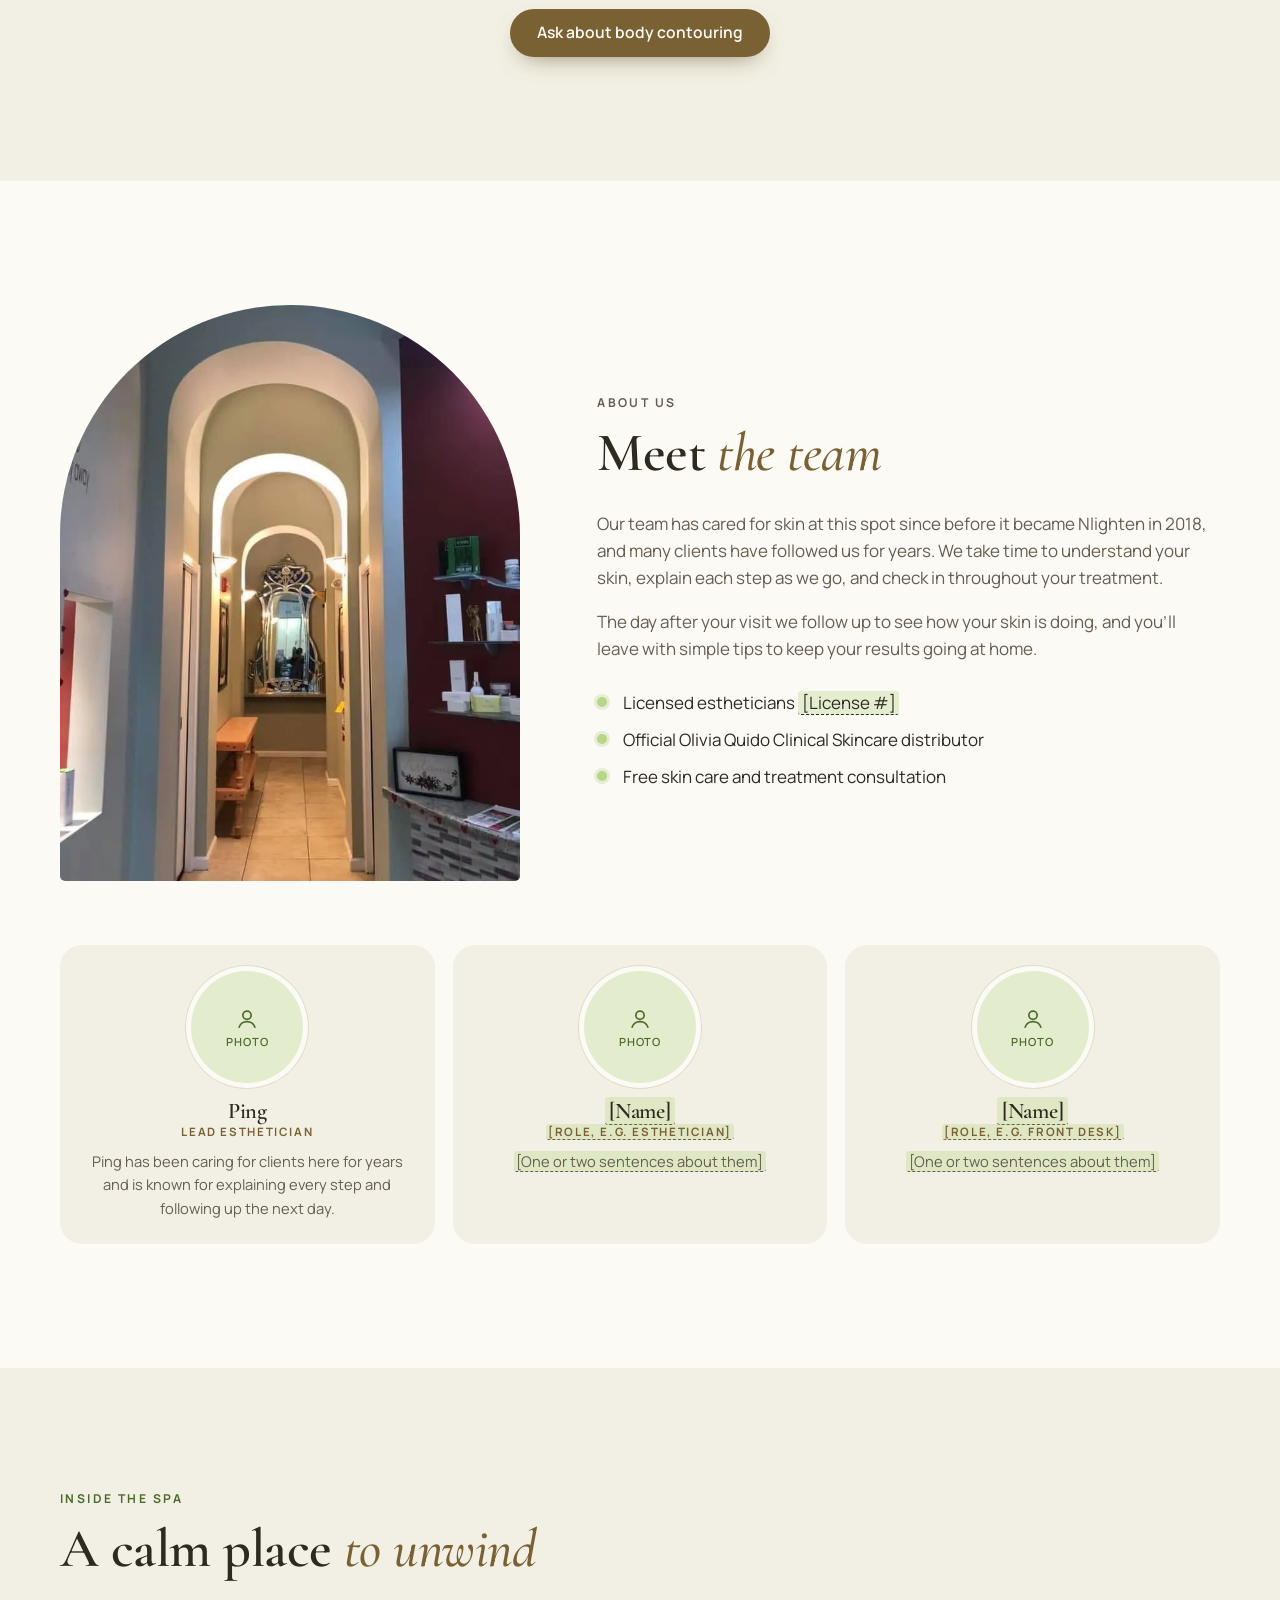
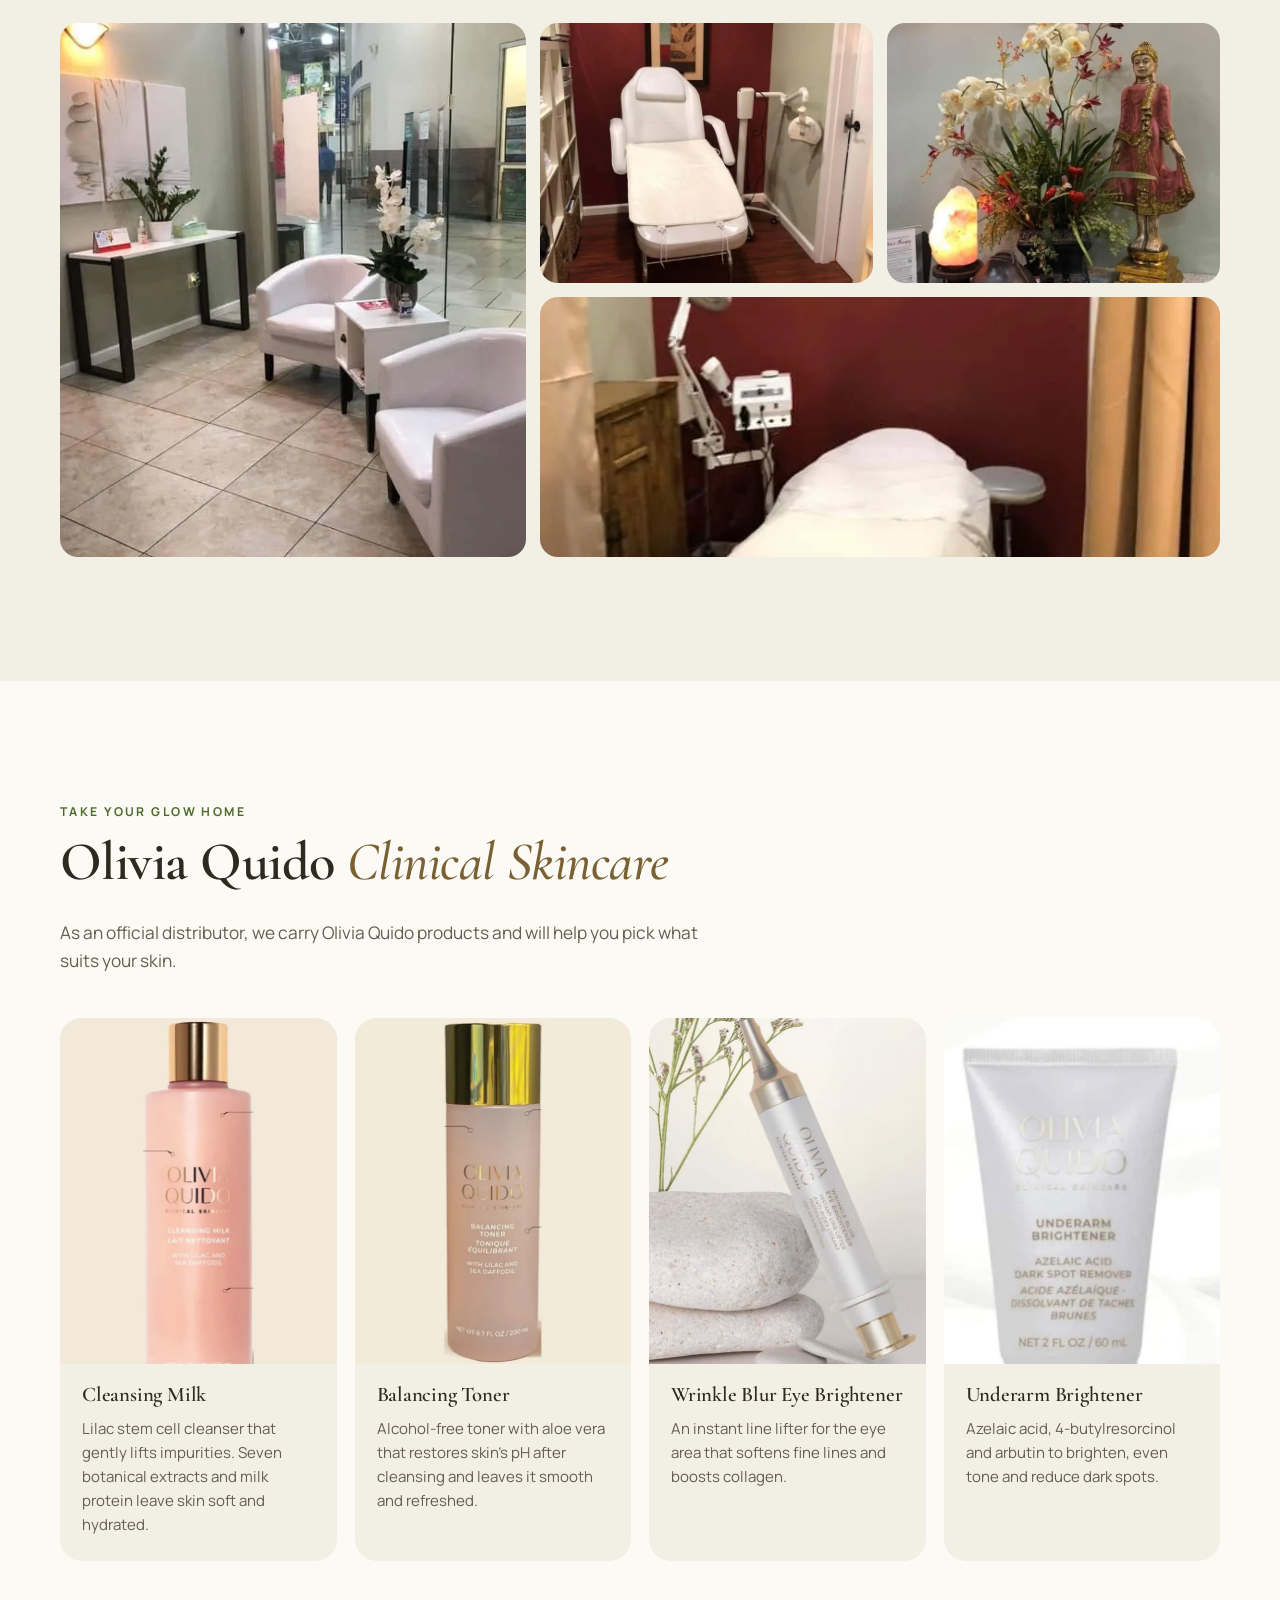
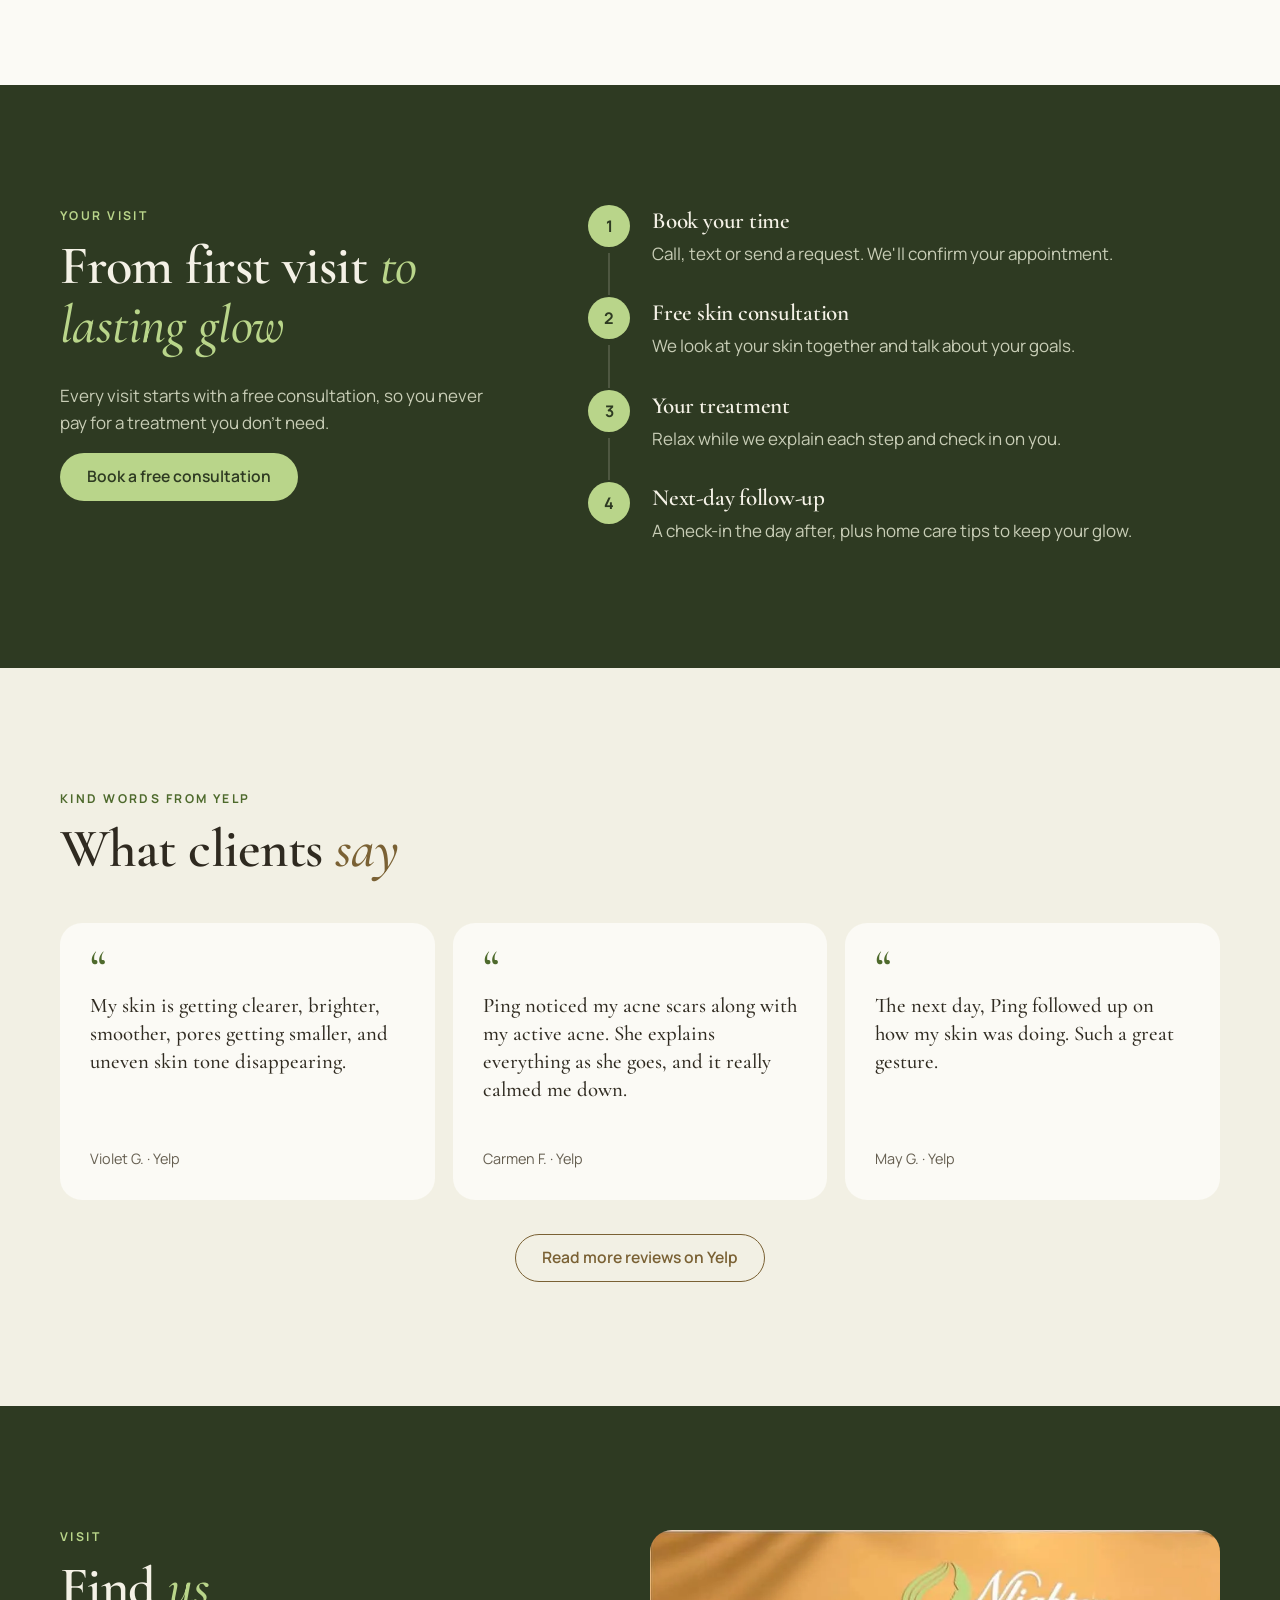
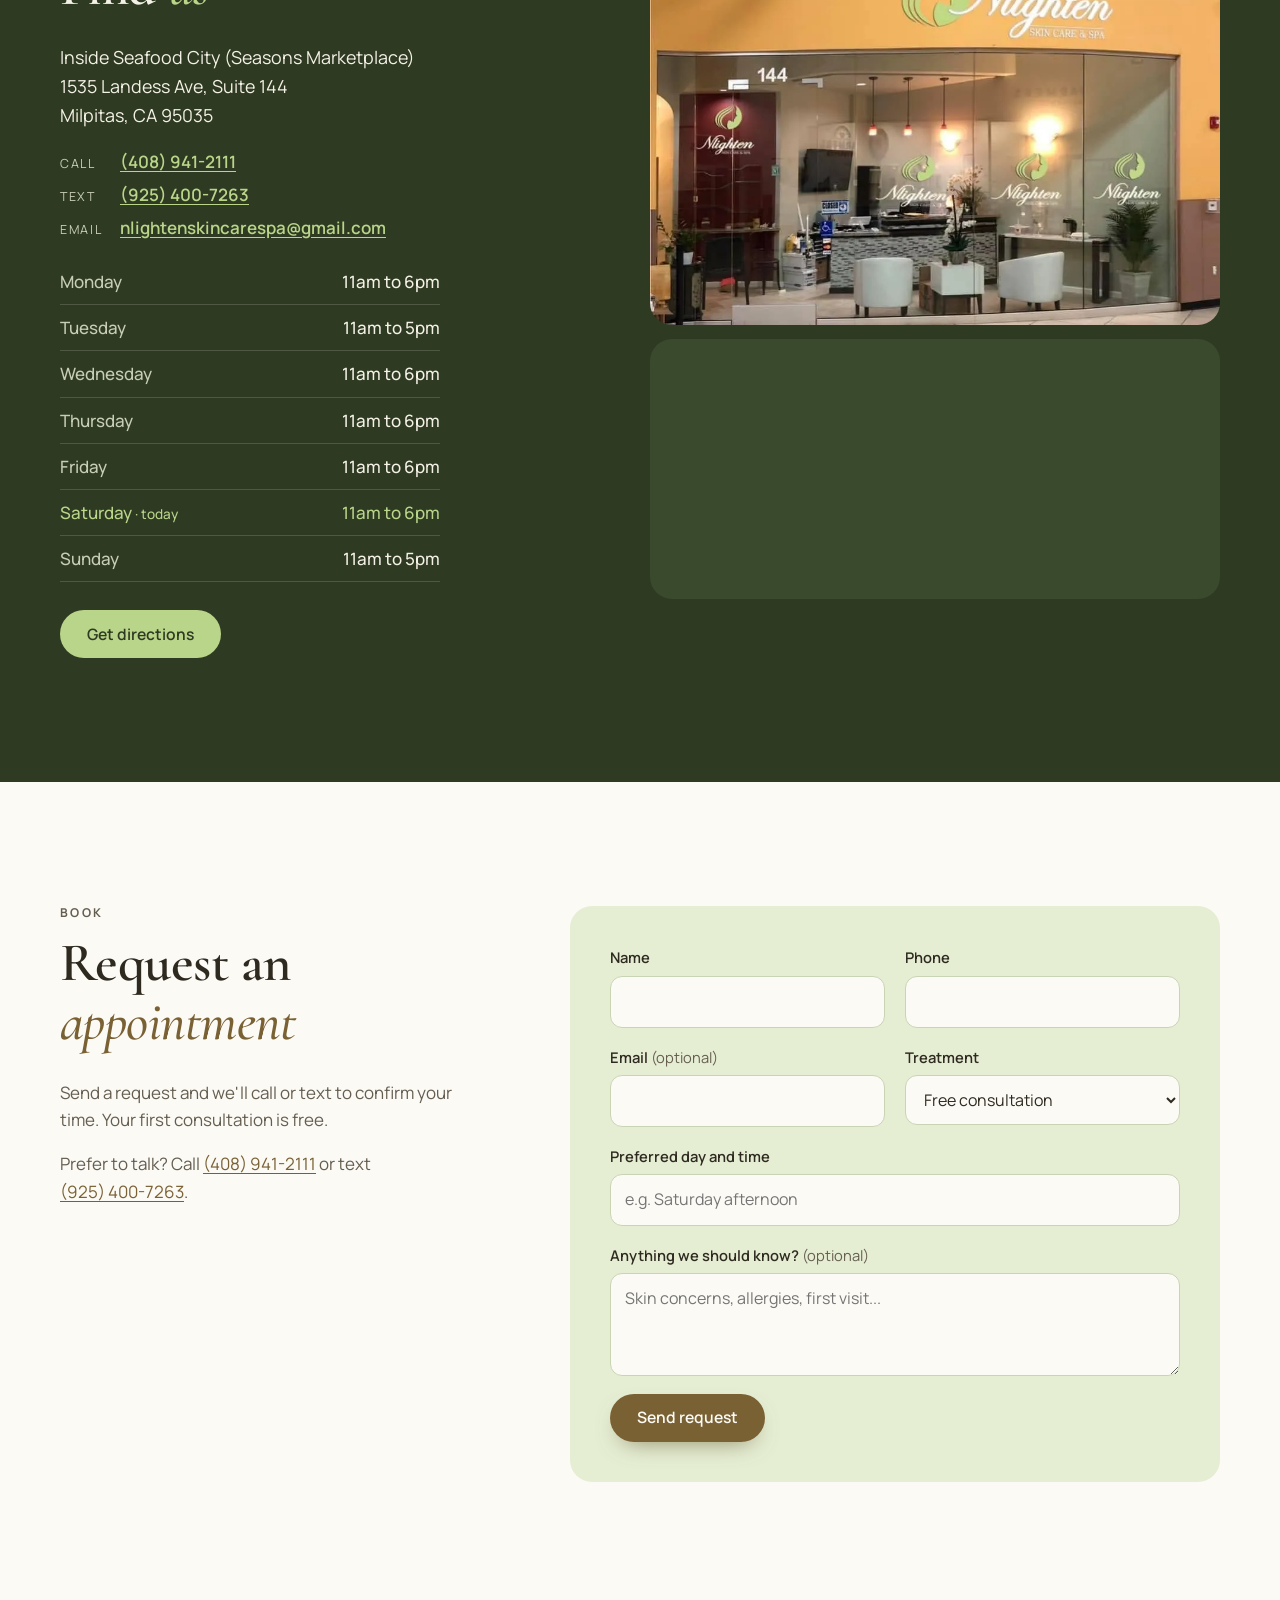
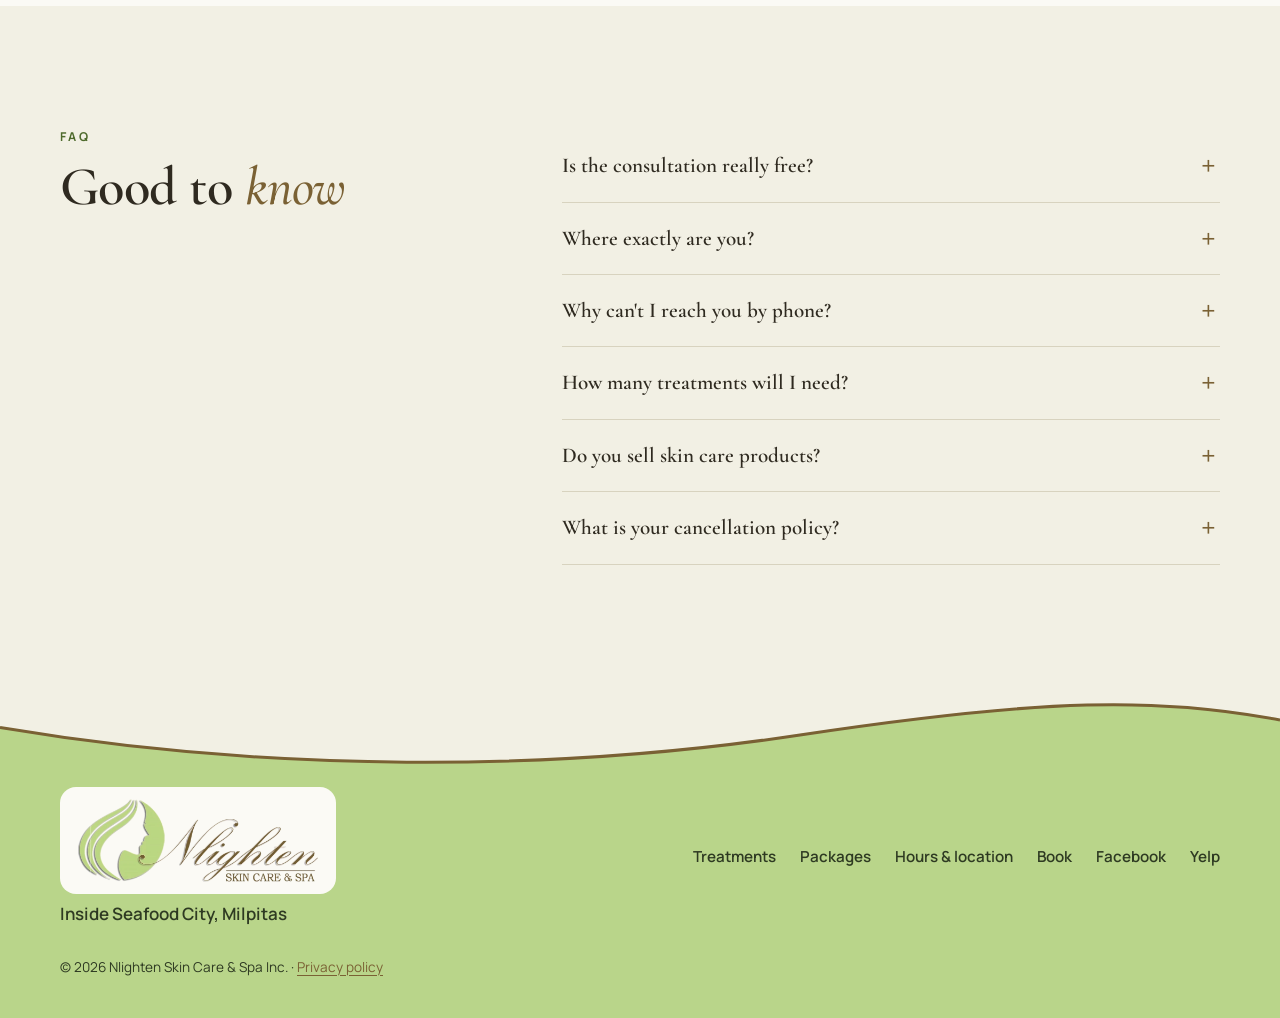
==== commit 4cf7b49e: "Varied green circles on package cards; About becomes Meet the team with member cards Co-Authored-By:" ====
--- a/index.html
+++ b/index.html
@@ -67,6 +67,9 @@
         </button>
       </nav>
     </div>
+    <nav class="secbar" aria-label="Sections">
+      <a href="#treatments">Treatments</a><a href="#packages">Packages</a><a href="#about">About</a><a href="#products">Products</a><a href="#visit">Visit</a><a href="#book">Book</a>
+    </nav>
   </header>
 
   <main id="main">
@@ -231,15 +234,37 @@
           <img src="assets/img/hallway.webp" width="720" height="960" loading="lazy" alt="Arched hallway inside Nlighten leading to the private treatment rooms">
         </figure>
         <div class="about__copy" data-reveal>
-          <p class="eyebrow">Meet your esthetician</p>
-          <h2 id="about-title">Meet <em>Ping</em></h2>
-          <p>Ping has cared for skin at this spot since before it became Nlighten in 2018, and many of her clients have followed her for years. She takes time to understand your skin, explains each step as she goes, and checks in throughout your treatment.</p>
-          <p>The day after your visit she follows up to see how your skin is doing, and you'll leave with simple tips to keep your results going at home.</p>
+          <p class="eyebrow">About us</p>
+          <h2 id="about-title">Meet <em>the team</em></h2>
+          <p>Our team has cared for skin at this spot since before it became Nlighten in 2018, and many clients have followed us for years. We take time to understand your skin, explain each step as we go, and check in throughout your treatment.</p>
+          <p>The day after your visit we follow up to see how your skin is doing, and you'll leave with simple tips to keep your results going at home.</p>
           <ul class="about__points">
-            <li>Licensed esthetician <span class="ph">[License #]</span></li>
+            <li>Licensed estheticians <span class="ph">[License #]</span></li>
             <li>Official Olivia Quido Clinical Skincare distributor</li>
             <li>Free skin care and treatment consultation</li>
           </ul>
+        </div>
+      </div>
+      <div class="wrap">
+        <div class="team">
+          <article class="member" data-reveal>
+            <div class="member__photo"><svg viewBox="0 0 24 24" width="26" height="26" fill="none" stroke="currentColor" stroke-width="1.6" aria-hidden="true"><circle cx="12" cy="8.5" r="3.8"/><path d="M4.5 20c1.2-3.6 4.1-5.5 7.5-5.5s6.3 1.9 7.5 5.5"/></svg><span>Photo</span></div>
+            <h3>Ping</h3>
+            <p class="member__role">Lead esthetician</p>
+            <p>Ping has been caring for clients here for years and is known for explaining every step and following up the next day.</p>
+          </article>
+          <article class="member" data-reveal>
+            <div class="member__photo"><svg viewBox="0 0 24 24" width="26" height="26" fill="none" stroke="currentColor" stroke-width="1.6" aria-hidden="true"><circle cx="12" cy="8.5" r="3.8"/><path d="M4.5 20c1.2-3.6 4.1-5.5 7.5-5.5s6.3 1.9 7.5 5.5"/></svg><span>Photo</span></div>
+            <h3><span class="ph">[Name]</span></h3>
+            <p class="member__role"><span class="ph">[Role, e.g. Esthetician]</span></p>
+            <p><span class="ph">[One or two sentences about them]</span></p>
+          </article>
+          <article class="member" data-reveal>
+            <div class="member__photo"><svg viewBox="0 0 24 24" width="26" height="26" fill="none" stroke="currentColor" stroke-width="1.6" aria-hidden="true"><circle cx="12" cy="8.5" r="3.8"/><path d="M4.5 20c1.2-3.6 4.1-5.5 7.5-5.5s6.3 1.9 7.5 5.5"/></svg><span>Photo</span></div>
+            <h3><span class="ph">[Name]</span></h3>
+            <p class="member__role"><span class="ph">[Role, e.g. Front desk]</span></p>
+            <p><span class="ph">[One or two sentences about them]</span></p>
+          </article>
         </div>
       </div>
     </section>
--- a/styles.css
+++ b/styles.css
@@ -468,3 +468,51 @@
 .svc-ph:has(img) { position: relative; padding: 0; }
 .svc-ph:has(img) img { position: absolute; inset: 0; width: 100%; height: 100%; object-fit: cover; }
 .svc-ph:has(img[src*="product-"]) img { object-fit: contain; background: var(--cream); }
+
+/* Phone: section bar under the header that lights up the current section */
+.secbar { display: none; }
+@media (max-width: 860px) {
+  .secbar { display: flex; gap: 6px; overflow-x: auto; scrollbar-width: none; padding: 0 max(16px, env(safe-area-inset-left, 0px)) 10px; max-height: 0; opacity: 0; transition: max-height .3s var(--ease), opacity .3s; }
+  .secbar::-webkit-scrollbar { display: none; }
+  .top.is-scrolled .secbar { max-height: 60px; opacity: 1; }
+  .secbar a { flex: none; font: 600 .85rem/1 var(--sans); color: var(--muted); text-decoration: none; padding: 9px 14px; border-radius: 999px; border: 1px solid var(--line); background: var(--paper); transition: background-color .25s, color .25s, border-color .25s; }
+  .secbar a[aria-current="true"] { background: var(--forest); border-color: var(--forest); color: var(--on-dark); }
+  .jump { position: static; margin: 0 0 28px; padding: 0; background: none; }
+}
+@media (prefers-reduced-motion: reduce) { .secbar, .secbar a { transition: none; } }
+@media (max-width: 860px) { html { scroll-padding-top: 132px; } }
+
+/* v6 spacing: more room under each category title, smaller treatment text */
+.cat__title { margin-bottom: 20px; }
+.cat + .cat { margin-top: clamp(16px, 3vw, 32px); }
+.cat__list h4 { font-size: 1.12rem; margin-bottom: 3px; }
+.cat__list p { font-size: .88rem; line-height: 1.5; }
+.svc-txt { padding: 14px 16px 16px; }
+@media (max-width: 560px) {
+  .cat__title { font-size: 1.7rem; margin-bottom: 16px; }
+  .cat__list h4 { font-size: 1.05rem; }
+  .cat__list p { font-size: .84rem; }
+  .svc-txt { padding: 12px 14px; }
+  .svc-ph { width: 84px; }
+}
+
+/* About: team cards */
+.team { display: grid; grid-template-columns: repeat(3, minmax(0, 1fr)); gap: 18px; margin-top: clamp(40px, 6vw, 64px); }
+.member { background: var(--cream); border-radius: var(--radius); padding: 26px 22px 24px; text-align: center; }
+.member__photo { width: 112px; height: 112px; margin: 0 auto 16px; border-radius: 50%; overflow: hidden; display: grid; place-content: center; justify-items: center; gap: 4px; background: color-mix(in srgb, var(--sage-mid) 55%, var(--paper)); color: var(--sage-deep); font: 600 .7rem/1 var(--sans); letter-spacing: .08em; text-transform: uppercase; box-shadow: 0 0 0 5px var(--paper), 0 0 0 6px var(--line); }
+.member__photo img { width: 100%; height: 100%; object-fit: cover; }
+.member h3 { font-size: 1.4rem; margin: 0 0 2px; }
+.member__role { margin: 0 0 10px; font: 700 .72rem/1.3 var(--sans); letter-spacing: .14em; text-transform: uppercase; color: var(--bronze); }
+.member p:last-child { margin: 0; color: var(--muted); font-size: .92rem; }
+@media (max-width: 860px) { .team { grid-template-columns: 1fr 1fr; } }
+@media (max-width: 560px) { .team { grid-template-columns: 1fr; } .member { display: grid; grid-template-columns: 76px minmax(0, 1fr); column-gap: 16px; text-align: left; align-items: center; } .member__photo { width: 76px; height: 76px; margin: 0; grid-row: span 3; font-size: .6rem; } .member h3, .member__role, .member p:last-child { grid-column: 2; } }
+
+/* Packages: each card's green circle sits somewhere different */
+.pack:nth-child(1)::after { right: -40px; top: -40px; width: 110px; height: 110px; }
+.pack:nth-child(2)::after { left: -30px; right: auto; bottom: -50px; top: auto; width: 120px; height: 120px; }
+.pack:nth-child(3)::after { right: 18px; top: -46px; width: 80px; height: 80px; }
+.pack:nth-child(4)::after { right: -56px; bottom: -34px; top: auto; width: 140px; height: 140px; }
+.pack:nth-child(5)::after { left: 40%; right: auto; top: -62px; width: 100px; height: 100px; }
+.pack:nth-child(6)::after { right: -24px; top: 30%; width: 70px; height: 70px; }
+.pack:nth-child(7)::after { left: -46px; right: auto; top: -36px; width: 96px; height: 96px; }
+.pack:nth-child(8)::after { right: 22%; bottom: -60px; top: auto; width: 116px; height: 116px; }
